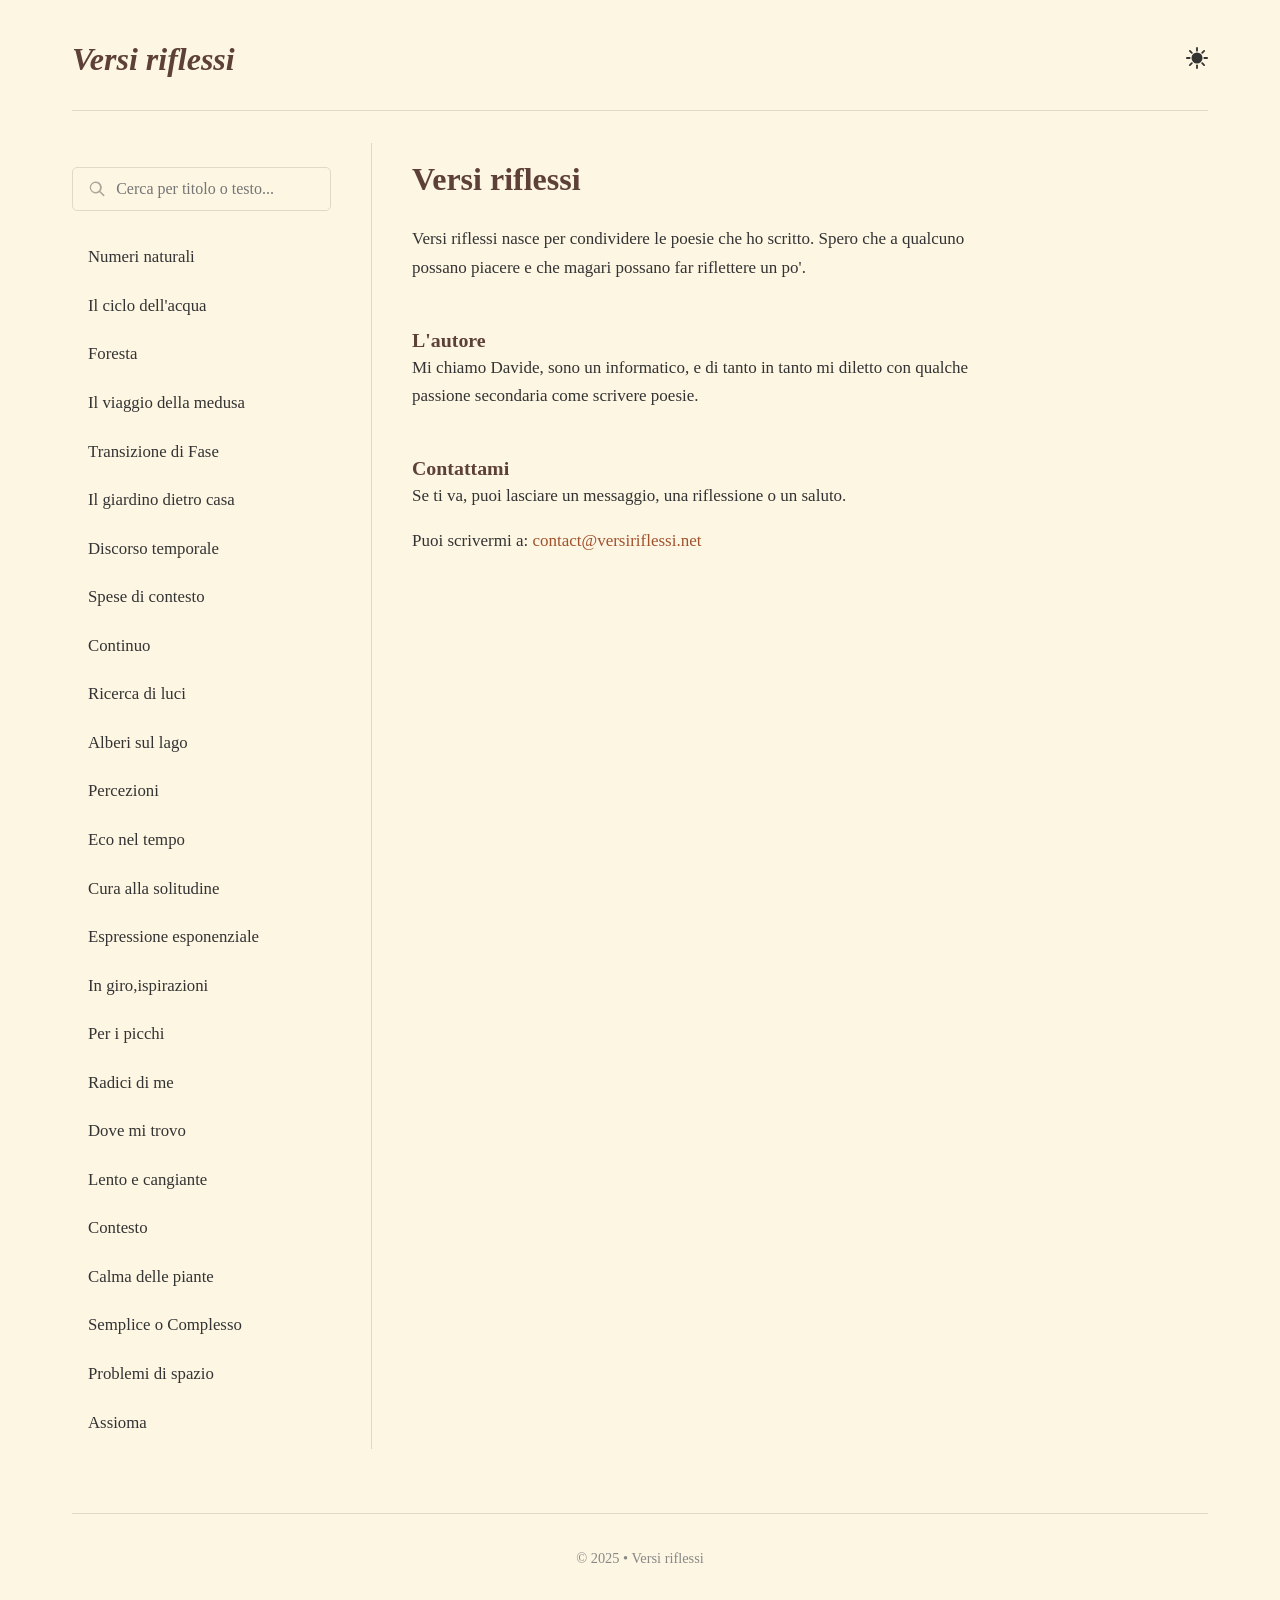
==== index.html @ cc184a05 "add assioma" ====
<!DOCTYPE html><html lang="it"><head><meta charset="UTF-8"><meta name="viewport" content="width=device-width, initial-scale=1.0"><title>Versi riflessi</title><meta name="description" content="poesie scritte per qualcuno in cerca di qualcosa da qualche parte"><link rel="icon" type="image/x-icon" href="[data-uri]"><link rel="manifest" href="manifest.json"><meta name="theme-color" content="#a0522d"><meta name="apple-mobile-web-app-capable" content="yes"><meta name="apple-mobile-web-app-status-bar-style" content="default"><link rel="apple-touch-icon" href="icon-192.png"> <style>:root{--bg-color:#fdf6e3;--text-color:#333333;--heading-color:#5d4037;--accent-color:#a0522d;--border-color:#e0d9c6;--panel-bg:rgba(255,255,255,0.5)}html.dark-mode{--bg-color:#1e1e1e;--text-color:#dcdcdc;--heading-color:#e0e0e0;--accent-color:#d4af37;--border-color:#444444;--panel-bg:rgba(40,40,40,0.5)}*{box-sizing:border-box;margin:0;padding:0}body{font-family:'Charter','Georgia',serif;background-color:var(--bg-color);color:var(--text-color);line-height:1.7;font-size:17px;transition:background-color 0.3s,color 0.3s}.container{max-width:1200px;margin:0 auto;padding:2rem}h1,h2,h3{font-family:'Charter','Times New Roman',serif;color:var(--heading-color);line-height:1.3}a{color:var(--accent-color);text-decoration:none;transition:color 0.2s}a:hover{text-decoration:underline}.site-header{display:flex;justify-content:space-between;align-items:center;padding-bottom:1.5rem;border-bottom:1px solid var(--border-color);margin-bottom:2rem}.logo{font-family:'Charter',serif;font-size:2rem;font-weight:700;font-style:italic;color:var(--heading-color)}.logo:hover{text-decoration:none}.header-right{display:flex;align-items:center;gap:2rem}.theme-switcher{background:none;border:none;cursor:pointer;color:var(--text-color)}.theme-switcher svg{width:22px;height:22px}.theme-switcher .moon-icon{display:none}html.dark-mode .theme-switcher .moon-icon{display:block}html.dark-mode .theme-switcher .sun-icon{display:none}.book-layout{display:grid;grid-template-columns:300px 1fr;gap:2.5rem;align-items:flex-start}.left-panel{position:sticky;top:2rem;border-right:1px solid var(--border-color);padding-right:2.5rem}.mobile-toggle{display:none;width:100%;padding:1rem;background-color:var(--accent-color);color:white;border:none;border-radius:5px;font-size:1.1rem;font-weight:600;margin-bottom:1.5rem;cursor:pointer;transition:background-color 0.3s}.mobile-toggle:hover{background-color:var(--heading-color)}html.dark-mode .mobile-toggle{color:#1e1e1e}.mobile-toggle svg{width:18px;height:18px;margin-left:0.5rem;transition:transform 0.3s}.mobile-toggle.expanded svg{transform:rotate(180deg)}.search-container{position:relative}.search-icon{position:absolute;left:1rem;top:50%;transform:translateY(-50%);width:18px;height:18px;fill:var(--text-color);opacity:0.4}.search-box{width:100%;padding:0.75rem 1rem 0.75rem 2.7rem;font-size:1rem;font-family:'Charter',serif;border:1px solid var(--border-color);border-radius:5px;background-color:var(--bg-color);color:var(--text-color);margin-bottom:1.5rem;margin-top:1.5rem}.search-box:focus{outline:none;border-color:var(--accent-color)}#poems-toc{list-style:none}#poems-toc li a{display:block;padding:0.5rem 1rem;border-radius:5px;margin-bottom:0.25rem;font-size:1.05rem;color:var(--text-color)}#poems-toc li a:hover{background-color:var(--panel-bg);text-decoration:none}#poems-toc li a.active{background-color:var(--accent-color);color:white;font-weight:600}html.dark-mode #poems-toc li a.active{color:#1e1e1e}.content-viewer{padding:1rem 0}.content-viewer>section{display:none}.content-viewer>section.active{display:block}.poem-display h2{font-size:2.5rem;margin-bottom:0.5rem}.poem-meta{font-style:italic;color:#888;margin-bottom:2rem;padding-bottom:1.5rem;border-bottom:1px solid var(--border-color)}.poem-text{font-size:1.2rem;line-height:1.5;max-width:65ch}.poem-commentary{margin-top:3rem;padding-top:2rem;border-top:1px solid var(--border-color);max-width:65ch;font-style:italic;background-color:var(--panel-bg);padding:1.5rem;border-radius:5px}.poem-commentary h3{font-style:normal;margin-bottom:1rem}.poem-notes{display:none;margin-top:3rem;padding:1.5rem;background-color:var(--panel-bg);border-left:4px solid var(--accent-color);border-radius:0 5px 5px 0;font-style:italic;font-size:1rem;color:var(--text-color);animation:revealNote 0.6s cubic-bezier(0.22,1,0.36,1)}.poem-notes.revealed{display:block}@keyframes revealNote{from{opacity:0;transform:translateY(20px)}to{opacity:1;transform:translateY(0)}}.poem-display h2{user-select:none;-webkit-user-select:none;cursor:pointer}.page-content{max-width:70ch}.page-content h2{font-size:2rem;margin-bottom:1.5rem}.page-content p{margin-bottom:1rem}.site-footer{text-align:center;margin-top:4rem;padding-top:2rem;font-size:0.9rem;color:#888;border-top:1px solid var(--border-color)}@media(max-width:900px){.book-layout{grid-template-columns:1fr}.left-panel{position:static;height:auto;border-right:none;border-bottom:1px solid var(--border-color);padding-right:0;margin-bottom:2rem;padding-bottom:2rem}.mobile-toggle{display:flex;align-items:center;justify-content:center}.panel-content{display:none}.panel-content.expanded{display:block}}.falling-element{transition:transform 1s cubic-bezier(0.5,1.6,0.4,0.7);transform:translateY(var(--fall-distance))rotate(var(--fall-rotate));pointer-events:none;position:relative;z-index:10;opacity:1 !important}#secret-poem-overlay{position:fixed;top:0;left:0;width:100%;height:100%;background-color:rgba(0,0,0,0.7);backdrop-filter:blur(2px);display:flex;justify-content:center;align-items:center;opacity:0;visibility:hidden;transition:opacity 1s ease-in;z-index:9999}#secret-poem-overlay.visible{opacity:1;visibility:visible}.secret-content{text-align:center;max-width:600px;padding:3rem;background-color:var(--bg-color);color:var(--text-color);border:2px solid var(--accent-color);border-radius:8px;box-shadow:0 20px 50px rgba(0,0,0,0.5);position:relative}.secret-content h2{margin-bottom:1.5rem;color:var(--accent-color);font-family:'EB Garamond',serif}.secret-content button{margin-top:1.5rem;padding:0.8rem 1.5rem;cursor:pointer;background:var(--accent-color);color:#fff;border:none;border-radius:4px;font-family:'EB Garamond',serif;font-size:1.1rem;transition:background 0.3s}.secret-content button:hover{background-color:var(--heading-color)}</style> </head><body><div class="container"><header class="site-header"><a href="#" class="logo" id="logo-link">Versi riflessi</a><div class="header-right"><button id="theme-toggle" class="theme-switcher" aria-label="Toggle dark mode"><svg class="sun-icon" xmlns="http://www.w3.org/2000/svg" viewBox="0 0 24 24" width="24" height="24" stroke="currentColor" fill="none" stroke-width="2" stroke-linecap="round"><circle cx="12" cy="12" r="5" fill="currentColor"/><line x1="12" y1="1" x2="12" y2="4"/><line x1="12" y1="20" x2="12" y2="23"/><line x1="1" y1="12" x2="4" y2="12"/><line x1="20" y1="12" x2="23" y2="12"/><line x1="4.22" y1="4.22" x2="6.34" y2="6.34"/><line x1="17.66" y1="17.66" x2="19.78" y2="19.78"/><line x1="17.66" y1="6.34" x2="19.78" y2="4.22"/><line x1="4.22" y1="19.78" x2="6.34" y2="17.66"/></svg><svg class="moon-icon" xmlns="http://www.w3.org/2000/svg" width="24" height="24" viewBox="0 0 24 24" fill="none" stroke="currentColor" stroke-width="2" stroke-linecap="round" stroke-linejoin="round"><path d="M12 3a6 6 0 0 0 9 9 9 9 0 1 1-9-9Z"></path></svg></button></div></header><main><div class="book-layout"><aside class="left-panel"><button class="mobile-toggle" id="mobile-toggle" aria-label="Mostra/nascondi elenco poesie"> Elenco poesie <svg xmlns="http://www.w3.org/2000/svg" viewBox="0 0 24 24" fill="currentColor"><path d="M12 16l-6-6h12l-6 6z"/></svg></button><div class="panel-content" id="panel-content"><div class="search-container"><svg class="search-icon" xmlns="http://www.w3.org/2000/svg" viewBox="0 0 24 24" fill="currentColor" aria-hidden="true"><path d="M10 2a8 8 0 105.293 14.293l4.907 4.907a1 1 0 001.414-1.414l-4.907-4.907A8 8 0 0010 2zm0 2a6 6 0 110 12A6 6 0 0110 4z"></path></svg><input type="search" id="search-input" class="search-box" placeholder="Cerca per titolo o testo..."></div><ul id="poems-toc"></ul></div></aside><div class="content-viewer"><section id="poems-view" class="active"><div id="poem-display-area"><div class="page-content"><h2>Versi riflessi</h2><p>Versi riflessi nasce per condividere le poesie che ho scritto. Spero che a qualcuno possano piacere e che magari possano far riflettere un po'.</p><br><h3>L'autore</h3><p>Mi chiamo Davide, sono un informatico, e di tanto in tanto mi diletto con qualche passione secondaria come scrivere poesie.</p><br><h3>Contattami</h3><p>Se ti va, puoi lasciare un messaggio, una riflessione o un saluto.</p><p>Puoi scrivermi a: <a href="mailto:contact@versiriflessi.net">contact@versiriflessi.net</a></p></div></div></section></div></div></main><footer class="site-footer"><p>&copy; 2025 • Versi riflessi</p></footer></div><div id="secret-poem-overlay"><div class="secret-content"><h2>Grazie</h2><div class="poem-text" style="font-style: italic; margin-bottom: 2rem;"><div>Hei tu, lettore</div><div>che leggi versi</div><div>scritti in ore e ore</div><div>il riflesso è rotto</div><div>grazie!</div></div><button id="reset-site-btn">Rifletti ancora</button></div></div><div id="secret-poem-overlay"><div class="secret-content"></div></div> <script>const poems=[{id:'numeri-naturali',title:'Numeri naturali',date:'2024-02-29',lines:['Gli alberi fogliano','gli uccelli cantano','mezza età della terra','adolescenza della natura,','incontenibile dai numeri','che pure la definiscono.'],note:'Scritta il 29 Febbraio,pensando a quanto la matematica è il miglior strumento che abbiamo per descrivere la natura,nonostante la natura non sarà mai imbrigliabile dai numeri. I primi quattro versi si riferiscono proprio alla primavera che stà arrivando,e descrivono come la natura sia complessa,come in un uomo possono esserlo l\'adolescenza e la mezz\'età,entrambi aggettivi che descrivono per bene anche la primavera.'},{id:'ciclo-dell-acqua',title:'Il ciclo dell\'acqua',date:'2025-07-11',lines:['Lenta muta la nube','nell\'ondoso specchio','ciò che sarà oggi è','per se stessa passando','identici raggi di sole.','','E il due uno diventa','separa e unisce','finisce dove non sa','ai suoi simili cantando','una vecchia musica nuova'],note:'Scritta in riva al mare,racconta dell\'acqua e del suo percorso,focalizzandosi su una goccia. La nube,che è acuqa,si riflette nel mare,e pensa che essa è ciò che un domani sarà,chiudendo il ciclo dell\'acqua. Ma nonostante essa continua il suo ciclo,il resto del mondo non cambia,i raggi del sole sono identici,e si separano e uniscono in un arcobaleno,mentre la nuvola precipita come pioggia nel mare,diventando uno. È sempre l\'arcobaleno che finisce dove non sa,e canta la musica,cioè il rumore della pioggià che è vecchia come il mondo,eppure nuova ogni volta.'},{id:'foresta',title:'Foresta',date:'2025-08-26',lines:['La verde mente folta','senza trovare pace','comunicando tace','melodie cantando','','All\'uccellin in cima','fa eco la sua voce','passando per la foce','senza quiete andando','','Giunge al formicaio','la mente si riposa','vedendo la sua casa','tranquillità gustando',],note:'Scritta pensando al paragone tra una foresta e il cervello:gli alberi corrispondono ai neuroni,le connessioni alle foglie e alle radici. Nella prima strofa si introduce il tema della foresta e della comunicazione,cioè delle melodie della foresta,come il vento tra gli alberi,che vengono cantate "senza trovar pace",senza tranquillità. La stessa cosa succede all\'uccellino della seconda strofa,che canta e sente solo la sua voce,evocando quindi un senso di solitudine,mentre dalla cima di un albero,scende verso la foce di un fiume,senza quiete(proprio perché canta). La terza strofa invece ritrova la pace e la tranquillità di una formica che ritorna al suo formicaio e che già pregusta la calma e il riposo che la dentro può trovare. Non a caso la formica,dato che le formiche non emettono suoni,e possono quindi rimanere tranquille.'},{id:'il-viaggio-della-medusa',title:'Il viaggio della medusa',date:'2025-08-28',lines:['Ed ecco la medusa','che domani si sposa','ma la porta è chiusa','e muore la mimosa.','','In cerca di una scusa','in giornata afosa','riparte la medusa','triste e pensierosa.','','Tutto ciò che ha usa','per cercare qualcosa','che gli faccia da musa','nella vita noiosa'],note:'Scritta pensando ad un amore che non è corrisposto. La medusa si vuole sposare un domani,ma trova la porta chiusa,cioè il suo amore non è corrisposto,e muore la mimosa che ha portato dentro grazie alla felicità dell\'amore. Subita la delusione va in giro cercando di capire il perché(una scusa)non sia stata accettata,in una giornata afosa,cioè calda e soffocante. Superato l\'amore,rimane solo un vuoto,che deve essere colmato da qualcosa o qualcuno,e la medusa lo cerca senza sosta usando tutte le proprie risorse.'},{id:'transizione-di-fase',title:'Transizione di Fase',date:'2025-08-31',lines:['"Attenti!Sta crollando"','urla il capitano','la cenere volando','è rotta la verità.','','Caduta è la Torre','in oceano di fiamme.','Ecco prega e corre','disperato si tuffò.','','In cerca di riparo','arriva a nuova riva','ora è tutto chiaro','Ecco l\'acqua sorgiva'],note:'La transizione di fase è quel processo per cui una sostanza passa da uno stato della materia ad un altro. In questo contesto indica il cambio di idee,la rottura delle certezze vecchie per formare verità nuove. La poesia è un continuo parallelismo tra un castello che cade durante una battaglia e un soldato che,perso il castello e trovandosi senza certezze,infine giunge a una nuova idea,ad una nuova tranquillità data da una nuova sorgente.'},{id:'il-giardino-dietro-casa',title:'Il giardino dietro casa',date:'2025-08-31',lines:['In giro per il mondo','tanti piccoli posti','io vado visitando:','calmi luoghi nascosti.','','Sulla strada un segno','di un vicino ignoto','di curiosità lo degno','ecco:scatto una foto.','','E dopo una vita','con chi mi sta intorno','vado per la salita:','vecchi legami formo.'],note:'Scritta ripensando a tutte le cose che ci stanno vicino,ma che non degnamo mai di uno sguardo. Questo finché non decidiamo di farci una passeggiata,e scoprire tante piccole cose che attirano la nostra curiosità,stupendoci molto più di quanto possa fare tutto il resto.'},{id:'discorso-temporale',title:'Discorso temporale',date:'2025-09-07',lines:['Come parla il tempo','nessuno lo comprende','va avanti senza scampo:','eppure lo si vende.','','Neutre notizie porta','il ticchettio lento','che pure ci conforta','come un calmo vento.','','Nostalgia io sento','di lontano ricordo','e sentendo mi pento:','sento dolore sordo.',],note:'Questa poesia ha un significato più esplicito delle altre. Il tema principale è il tempo che passa e tutte le cose che porta(le parole che parla),come noi lo sprechiamo,la nostalgia e i rimpianti del passato.'},{id:'spese-di-contesto',title:'Spese di contesto',date:'2025-09-09',lines:['Chi pagherà il costo','della vita coerente','del mio piccolo posto','trovato finalmente.','','Oscuro è il motivo','strana è la ragione','fa principio attivo','il contesto d\'azione.','','Il perché io agisco','sento nel fragore','del girevole disco','sul perpetuo rotore',],note:'A volte vogliamo aderire a determinati principi,diciamo di voler e voler fare cose per aderire a quei principi,ma ci pesa,all\'atto pratico,fare quelle cose:è questo il costo della coerenza. Allo stesso modo,il contesto ci influenza a credere e fare molte cose,ed anche questo è un costo che passiamo. I motivi però si trovano solo dentro di noi,scritti su quel disco,che è il cervello,che non si ferma mai.'},{id:'continuo',title:'Continuo',date:'2025-09-09',lines:['In superficie arriva','un pensiero profondo','e vede sulla riva','uno strano nuovo mondo.','','Quanti pari mai visti','incontra sul cammino','vecchi,giovani,misti','ed esterni perfino.','','Ma come lui nessuno','che possa fare da re','si chinano uno ad uno','finché pace non c\'è.','','Un\'inaspettata voce','alzandosi veloce','il nuovo re uccide','tutti quanti deride.','','Finché piccolo nasce','un pensiero in fasce','dal mezzo egli proviene','un\'idea nuova sostiene.','','La pace egli riporta','lottando con ardore','il popolo conforta','che segue con furore.','','Un ultimo sguardo lancia','all\'ordine che ha posto','saziando la sua pancia','e pagando ogni costo.','','"Addio" infine dice','e torna al profondo','dove guarda felice','il continuo del mondo.'],note:'Lo scontro tra idee diverse è un processo grandioso e terribile,sopratutto quando riguarda quei principi profondi,radicati in noi,sui quali basiamo buona parte della conoscenza. Questo processo può attraversare varie fasi,da quella distruttiva dello scontro a quelle costruttive di messa in ordine e lotta per nuove idee. Infine il processo si conclude con nuovi pensieri che divengono la base della conoscenza,in attesa anche questi di subire lo stesso processo dei loro predecessori.'},{id:'ricerca-di-luci',title:'Ricerca di luci',date:'2025-09-16',lines:['Brama,ma non vuole','cerca,ma non trova','la fonte d\'ogni sole','dove nube non cova.','','Nella vita più volte','si cade in una fossa','a causa delle molte','idee in carne ed ossa.','','Molte luci io vedo','e vado in confusione','per l\'esponente io cedo','che supera il milione.'],note:'Quante volte ci sentiamo sopraffatti dalle idee? Ecco di cosa parla questa poesia.'},{id:'alberi-sul-lago',title:'Alberi sul lago',date:'2025-09-17',lines:['Ecco un Lago montano','innumerevoli alberi lo coprono','con ombrosa luce di pace.','Volano sull\'acqua sostenuti','da se stessi solo dipendono','per avere nutrimento di vita','e dare al mondo se stessi.'],note:'Suggestioni di un paesaggio onirico.'},{id:'percezioni',title:'Percezioni',date:'2025-09-20',lines:['Piccolo vecchie percezioni','per lungo tempo dimenticate','io nuovamente sento','camminando per la vita.','','E da queste vecchie cose','sempre nuove ne nascono','in inaspettati strani modi','che per un piccolo istante','mi conquistano.','','E dall\'unione nasco io','un pezzo per volta:','uno nel passato inconscio,','uno nel presente scivoloso,','uno nel futuro inafferrabile.'],note:'Spesso sento delle sensazioni che fanno parte del mio passato. E con il passare del tempo queste si modificano,cambiano faccia e diventano qualcosa che non avrei mai pensato potessero essere.'},{id:'eco-nel-tempo',title:'Eco nel tempo',date:'2025-09-20',lines:['La stasi temporale è quel momento','in cui un qualcosa io sento.','La stasi...','Io sento...','','Un cristallo temporale è qualcosa','in cui pace io cerco.','Un cristallo...','Io cerco...','','La pace temporale è quel processo','in cui sensazioni io provo.','La pace...','Io provo...','','La sensazione temporale è qualcosa','che con tutto me stesso io voglio.','La sensazione...','Io voglio...','','Il me stesso temporale io sono.','Me stesso...','Io sono.'],note:'Ci sentiamo spesso intrappolati in un ciclo che non ha fine. Ma ci sono dei momenti che non vorremmo che passino mai.'},{id:'cura-alla-solitudine',title:'Cura alla solitudine',date:'2025-09-23',lines:['Quando sei solo nella stanza','esci fuori e vai a guardare','lo specchio vivente che danza','che per le vie del mondo appare.','','Eppure per noi è molto difficile','parlare con il riflesso esterno','poiché diverso è quanto è simile:','egli è unico rifugio nell\'inverno.','','Solo negandoci troviamo il tesoro','che nel mondo ha più valore','eppure lo scambiamo per arido oro','e poi ci lamentiamo per lunghe ore.'],note:'Quanto è difficile confrontarsi con la realtà delle altre persone,con i loro sentimenti,con l\'amore,con l\'amicizia.'},{id:'espressione-esponenziale',title:'Espressione esponenziale',date:'2025-10-01',lines:['Quello che un verso può diventare','l\'occhio attento ce lo deve dire','facendo così l\'euristica dominare.','','Combinazioni infinite ci sono','che contarle ti fa invecchiare','come musica con più di un tono','','In questo quello che facciamo è vita','che a tentoni cerca di migliorare','per cupe valli facendo una gita.'],note:'La realtà che vediamo è un\'esplosione esponenziale di molte variabili,che solo l\'occhio umano,come la selezione naturale,possono cercare di dominare tramite l\'euristica. è da qui che nasce l\'arte.'},{id:'in-giro-ispirazioni',title:'In giro,ispirazioni',date:'2025-10-01',lines:['Come il suono ci ispira','vita ed esperienze possiamo fare','tutte le volte a riprovare','come a se il tempo ci tira.','','Colori liberi alla confusione vanno','tanto che molti vogliono cancellare','perché non vedono ciò che appare','e la libertà della vita non sanno.','','Colori e suoni insieme stanno','per il nostro diletto lavorare','che ci porta sempre a pensare:','tante nuove esperienze diverranno.'],note:'Quando siamo in giro,come quando siamo soli,alcuni suoni ed alcuni colori ci ispirano grandi emozioni. I colori possono sembrare anche confusi,ma non per alcuni a cui questi colori donano vita e,insieme ai suoni,generano nuove esperienze.'},{id:'per-i-picchi',title:'Per i picchi',date:'2025-10-01',lines:['Ciò che ci fa stare bene','è l\'idea di qualcosa di banale','che ci faccia spostare di un canale','la ricerca della nostra vita.','','Mi giro,mi volto','di nuovo all\'inizio mi trovo','proprio all\'uscita del mio covo','che per molto vicino mi stà.','','Mi sposto,scappo un po\'','ma dalle ombre fuga non c\'è','tanto che la testa mi gira come te','insieme scalando questa via.','','Picchi improvvisi io vedo:','gioia al pensiero di salire','ma si abbassa prima di partire','e di nuovo sono in questo piatto mar.'],note:'Una nuova idea ci spesso ci conquista,fino a quando non ci rendiamo conto che di fatto è una cosa normalissima,ci passa l\'entusiasmo e torniamo come prima.'},{id:'radici-di-me',title:'Radici di me',date:'2025-10-04',lines:['Dentro di me radici profonde','l\'originario albero ha messo','tanto che anche adesso','il ferro non rompe le onde','della vita piantata a terra.','','E mentre sempre più','da essa lontano vado','triste sono non di rado','per il verde che non vè più:','solo esso vita può dare.'],note:'Sempre più stiamo andando verso un mondo fatto di metallo e silicio. Ogni tanto è bene tornare alla natura,alle foglie,alle radici.'},{id:'dove-mi-trovo',title:'Dove mi trovo',date:'2025-10-06',lines:['Scherzare piace al passaggio','delle comete,e del saggio,','del niente,del poco,del tutto','pieno di nascita e di lutto.','','A volte,corto','finché non morto','è il gaio sentire','del gioco a non finire.','','A quel punto decisamente lungo diventa','e più va avanti e più la noia ritenta:','il controllo vuole e mai se ne vuole andare','a casa della pace non mi vuole portare.','','Infine sveglio mi ritrovo','senza buco nero,senza vuoto covo','e nulla mi rimane da fare','se non il tempo imparare ad apprezzare.'],note:'A volte il tempo ci sembra lungo,a volte ci sembra corto. Tutto dipende da noi,da come lo trascorriamo. A volte siamo nel vuoto,a volte vicino ad un buco nero,ma poi quello che conta è imparare ad apprezzarlo.'},{id:'lento-e-cangiante',title:'Lento e cangiante',date:'2025-10-20',lines:['Lento e cangiante','ma noi nessun pixel','vediamo mutante.','','Di volta in volta','traslato è stato','distanza non molta.','','Ma la somma','grande diventa','tanto che in overflow','manda la gomma.'],note:'I cambiamenti sono lenti e continui. Noi spesso non ce ne rendiamo conto. Ma ad un certo punto,vengono accumulati così tanti cambiamenti che è impossibile tornare indietro. Questa è anche una delle teorie più accreditate per quanto riguarda l\'invecchiamento:si accumulano progressivamente tanti errori nel DNA.'},{id:'contesto',title:'Contesto',date:'2025-10-21',lines:['La macchia si sposta','si muove,si scosta','preparo nel prato','un bello stufato','di carne squisita','profuma di vita','decide le cose','diventan famose','per buona ricetta','mi taglio una fetta','pensando le frasi','a lungo rimasi','la macchia guardando','grande diventando','rimasi me stesso','trovando un nesso','mangiando la carne','sapendo che farne','mi alzo,inseguo','la vita proseguo','nel mondo io dormo','che sogni che formo','onirico regno','che fatto di legno','increspa le onde','le rompe,le fonde','mi sveglio cresciuto','l\'ho sempre saputo','chiara è quest\'ora','che mondo ristora','indicazione dando','lo guardo studiando.'],note:'Per capire a fondo qualcosa,è importante analizzarne il contesto. Ciò che a prima impressione sembra qualcosa,riguardandola ci sembra altro. Il contesto è l\'informazione stessa,o buona parte di essa,che come una macchia la segue.'},{id:'calma-delle-piante',title:'Calma delle piante',date:'2025-10-25',lines:['La danza di lance','delizia le pance','dell\'occhio e del cuore.','','Da solo per ore','sto col mio avo','una buca io scavo.','','Pianto un virgulto','che ricorda un sussulto','che insegna chi sono.','','Rosso è il dono','della lunga vita','in moto,infinita.'],note:'Le piante,come i nostri avi,ci possono insegnare tantissimo,se solo vorremmo ascoltarli.'},{id:'semplice-o-complesso',title:'Semplice o Complesso',date:'2025-11-11',lines:['In questa realtà','mi sento schiacciato','dalla complessità','dell\'universo infinito.','Conoscendo l\'errore:','converge il semplice','in realtà indeterminate'],note:'Ci sono due realtà infinitamente semplici,che sono la realtà fisica vera e propria,dove non esiste astrazione e tutto e uguale solo a se stesso,e la realtà di Dio,che è infinitamente semplice perché racchiude tutto in se stesso:Amore. Ma noi viviamo nella terra di mezzo,in questa infinita complessità.'},{id:'problemi-di-spazio',title:'Problemi di spazio',date:'2025-11-20',lines:['Col tempo la memoria','io devo deallocare','per fare un po\' baldoria.','','Non voglio dimenticare','i bei momenti di vita','ma spazio io Devo fare.','','Nell\'overflow partita','ci perde ogni persona','fin quando tutta è finita.'],note:'Ogni tanto abbiamo bisogno di nuovo spazio nella nostra vita,per poter iniziare nuove cose,nuovi percorsi. Non possiamo semplicemente continuare ad accumulare,per il semplice fatto che noi siamo in grado di gestire solo un numero costante di cose contemporaneamente'},{id:'assioma',title:'Assioma',date:'2025-11-21',lines:['Ho trovato un assioma','in un angolo era posto','a guardia di una persona.','','Egli è principio di ogni','buona cosa che avviene','all\'inizio dei miei sogni.','','Ma svegliandomi io penso','a che serve un assioma?','Questo non ha senso.','','Camminando per la via','di nuovo l\'assioma vedo','ma lo caccio via via.','','Un nuovo assioma ho trovato','che più di tutto mi attrae','ora ho notato il vecchio stonato.'],note:'Tutti noi in fondo ci basiamo su qualche regola morale interiore che è alla base delle decisioni che prendiamo. In questo,le regole prese in esame in questa poesia sono due:dare per scontato che gli altri siano buoni ed amare gli altri a prescindere da ciò. Se la prima,ad un primo esame,può sembrare quella corretta,nella poesia mi rendo conto che in realtà la seconda è superiore.'}];document.addEventListener('DOMContentLoaded',()=>{const themeToggle=document.getElementById('theme-toggle');const htmlEl=document.documentElement;const applyTheme=(theme)=>{htmlEl.classList.toggle('dark-mode',theme==='dark');};const savedTheme=localStorage.getItem('theme')||(window.matchMedia('(prefers-color-scheme:dark)').matches ? 'dark':'light');applyTheme(savedTheme);themeToggle.addEventListener('click',()=>{const isDarkMode=htmlEl.classList.contains('dark-mode');const newTheme=isDarkMode ? 'light':'dark';applyTheme(newTheme);localStorage.setItem('theme',newTheme);});const contentSections=document.querySelectorAll('.content-viewer>section');const poemsToc=document.getElementById('poems-toc');const poemDisplayArea=document.getElementById('poem-display-area');const searchInput=document.getElementById('search-input');const logoLink=document.getElementById('logo-link');const mobileToggle=document.getElementById('mobile-toggle');const panelContent=document.getElementById('panel-content');const welcomeMessageHTML=poemDisplayArea.innerHTML;poems.sort((a,b)=>new Date(a.date)-new Date(b.date));poemsToc.innerHTML=poems.map(poem=>`<li><a href="#${poem.id}" data-poem-id="${poem.id}">${poem.title}</a></li>`).join('');const tocLinks=poemsToc.querySelectorAll('a');const displayPoem=(poemId)=>{const poem=poems.find(p=>p.id===poemId);if(!poem)return;const noteHTML=poem.note ? `<div class="poem-notes"><strong>Nota dell'autore:</strong><br>${poem.note}</div>`:'';const poemHTML=`<article class="poem-display"><h2 id="active-poem-title">${poem.title}</h2><p class="poem-meta">${new Date(poem.date).toLocaleDateString('it-IT',{year:'numeric',month:'long',day:'numeric'})}</p><div class="poem-text">${poem.lines.map(line=>`<div>${line||'&nbsp;'}</div>`).join('')}</div>${noteHTML}</article>`;poemDisplayArea.innerHTML=poemHTML;const titleElement=document.getElementById('active-poem-title');const notesElement=poemDisplayArea.querySelector('.poem-notes');let clickCount=0;if(titleElement&&notesElement){titleElement.addEventListener('click',()=>{clickCount++;if(clickCount===5){notesElement.classList.add('revealed');notesElement.scrollIntoView({behavior:'smooth',block:'nearest'});clickCount=0;}});}tocLinks.forEach(link=>link.classList.toggle('active',link.dataset.poemId===poemId));};const switchView=(viewId)=>{contentSections.forEach(section=>section.classList.toggle('active',section.id===viewId));};const resetToHomeView=()=>{switchView('poems-view');poemDisplayArea.innerHTML=welcomeMessageHTML;tocLinks.forEach(link=>{link.classList.remove('active');link.parentElement.style.display='';});searchInput.value='';history.pushState("",document.title,window.location.pathname+window.location.search);};const toggleMobilePanel=()=>{const isExpanded=panelContent.classList.contains('expanded');panelContent.classList.toggle('expanded');mobileToggle.classList.toggle('expanded');mobileToggle.setAttribute('aria-expanded',!isExpanded);};const closeMobilePanelIfOpen=()=>{if(window.innerWidth<=900&&panelContent.classList.contains('expanded')){panelContent.classList.remove('expanded');mobileToggle.classList.remove('expanded');mobileToggle.setAttribute('aria-expanded','false');}};logoLink.addEventListener('click',(e)=>{e.preventDefault();resetToHomeView();closeMobilePanelIfOpen();});mobileToggle.addEventListener('click',toggleMobilePanel);poemsToc.addEventListener('click',(e)=>{if(e.target.tagName==='A'&&e.target.dataset.poemId){e.preventDefault();switchView('poems-view');displayPoem(e.target.dataset.poemId);window.location.hash=e.target.hash;closeMobilePanelIfOpen();}});window.addEventListener('resize',()=>{if(window.innerWidth>900){panelContent.classList.remove('expanded');mobileToggle.classList.remove('expanded');mobileToggle.setAttribute('aria-expanded','false');}});searchInput.addEventListener('input',(e)=>{const searchTerm=e.target.value.toLowerCase();if(searchTerm.trim()==='lettere'){triggerEasterEgg();return;}poems.forEach(poem=>{const title=poem.title.toLowerCase();const content=poem.lines.join(' ').toLowerCase();const isMatch=title.includes(searchTerm)||content.includes(searchTerm);const linkElement=poemsToc.querySelector(`[data-poem-id="${poem.id}"]`);if(linkElement){linkElement.parentElement.style.display=isMatch ? '':'none';}});});const triggerEasterEgg=()=>{const targets=[document.querySelector('.site-header'),document.querySelector('.left-panel'),...document.querySelectorAll('.content-viewer>section'),document.querySelector('.site-footer')];const windowHeight=window.innerHeight;targets.forEach(el=>{if(el&&getComputedStyle(el).display!=='none'){const rect=el.getBoundingClientRect();let distanceToBottom=windowHeight-rect.bottom;const pileRandomness=Math.random()*80;const finalDrop=Math.max(0,distanceToBottom-pileRandomness);const randomDeg=(Math.random()*20)-10;el.style.setProperty('--fall-distance',`${finalDrop}px`);el.style.setProperty('--fall-rotate',`${randomDeg}deg`);el.classList.add('falling-element');}});setTimeout(()=>{document.getElementById('secret-poem-overlay').classList.add('visible');},1500);};const resetBtn=document.getElementById('reset-site-btn');if(resetBtn){resetBtn.addEventListener('click',()=>{document.getElementById('secret-poem-overlay').classList.remove('visible');const targets=document.querySelectorAll('.falling-element');targets.forEach(el=>{el.classList.remove('falling-element');el.style.removeProperty('--fall-distance');el.style.removeProperty('--fall-rotate');el.style.transform='';});searchInput.value='';searchInput.focus();const allLinks=poemsToc.querySelectorAll('li');allLinks.forEach(li=>li.style.display='');});}const currentHash=window.location.hash.substring(1);const poemLink=Array.from(tocLinks).find(link=>link.hash===`#${currentHash}`);if(poemLink){switchView('poems-view');displayPoem(poemLink.dataset.poemId);}else{switchView('poems-view');}});</script> <script>if("serviceWorker" in navigator){navigator.serviceWorker.register("service-worker.js").then(()=>console.log("Service Worker registered")).catch(err=>console.error("SW registration failed:",err));}</script> </body></html>
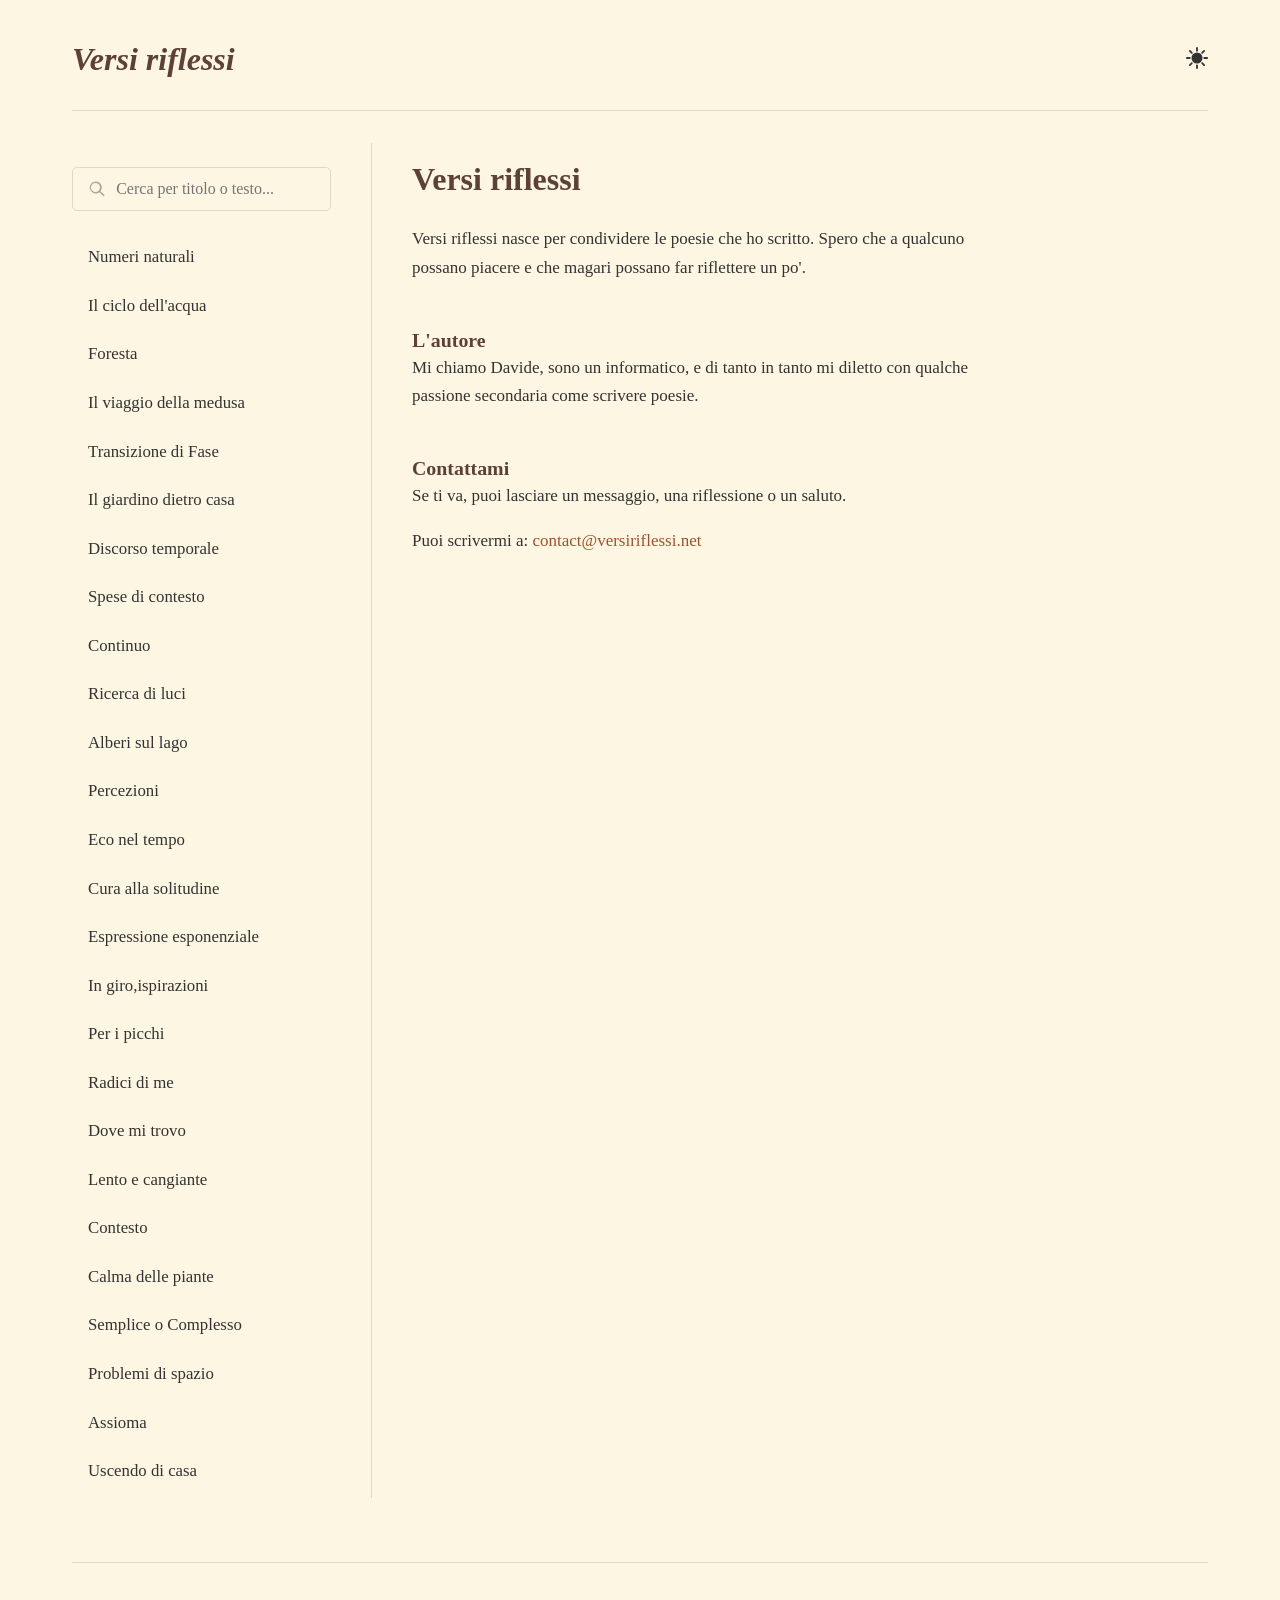
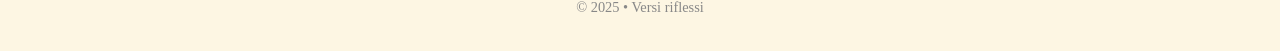
==== commit cba1d842: "add Uscendo di casa" ====
--- a/index.html
+++ b/index.html
@@ -1 +1 @@
-<!DOCTYPE html><html lang="it"><head><meta charset="UTF-8"><meta name="viewport" content="width=device-width, initial-scale=1.0"><title>Versi riflessi</title><meta name="description" content="poesie scritte per qualcuno in cerca di qualcosa da qualche parte"><link rel="icon" type="image/x-icon" href="[data-uri]"><link rel="manifest" href="manifest.json"><meta name="theme-color" content="#a0522d"><meta name="apple-mobile-web-app-capable" content="yes"><meta name="apple-mobile-web-app-status-bar-style" content="default"><link rel="apple-touch-icon" href="icon-192.png"> <style>:root{--bg-color:#fdf6e3;--text-color:#333333;--heading-color:#5d4037;--accent-color:#a0522d;--border-color:#e0d9c6;--panel-bg:rgba(255,255,255,0.5)}html.dark-mode{--bg-color:#1e1e1e;--text-color:#dcdcdc;--heading-color:#e0e0e0;--accent-color:#d4af37;--border-color:#444444;--panel-bg:rgba(40,40,40,0.5)}*{box-sizing:border-box;margin:0;padding:0}body{font-family:'Charter','Georgia',serif;background-color:var(--bg-color);color:var(--text-color);line-height:1.7;font-size:17px;transition:background-color 0.3s,color 0.3s}.container{max-width:1200px;margin:0 auto;padding:2rem}h1,h2,h3{font-family:'Charter','Times New Roman',serif;color:var(--heading-color);line-height:1.3}a{color:var(--accent-color);text-decoration:none;transition:color 0.2s}a:hover{text-decoration:underline}.site-header{display:flex;justify-content:space-between;align-items:center;padding-bottom:1.5rem;border-bottom:1px solid var(--border-color);margin-bottom:2rem}.logo{font-family:'Charter',serif;font-size:2rem;font-weight:700;font-style:italic;color:var(--heading-color)}.logo:hover{text-decoration:none}.header-right{display:flex;align-items:center;gap:2rem}.theme-switcher{background:none;border:none;cursor:pointer;color:var(--text-color)}.theme-switcher svg{width:22px;height:22px}.theme-switcher .moon-icon{display:none}html.dark-mode .theme-switcher .moon-icon{display:block}html.dark-mode .theme-switcher .sun-icon{display:none}.book-layout{display:grid;grid-template-columns:300px 1fr;gap:2.5rem;align-items:flex-start}.left-panel{position:sticky;top:2rem;border-right:1px solid var(--border-color);padding-right:2.5rem}.mobile-toggle{display:none;width:100%;padding:1rem;background-color:var(--accent-color);color:white;border:none;border-radius:5px;font-size:1.1rem;font-weight:600;margin-bottom:1.5rem;cursor:pointer;transition:background-color 0.3s}.mobile-toggle:hover{background-color:var(--heading-color)}html.dark-mode .mobile-toggle{color:#1e1e1e}.mobile-toggle svg{width:18px;height:18px;margin-left:0.5rem;transition:transform 0.3s}.mobile-toggle.expanded svg{transform:rotate(180deg)}.search-container{position:relative}.search-icon{position:absolute;left:1rem;top:50%;transform:translateY(-50%);width:18px;height:18px;fill:var(--text-color);opacity:0.4}.search-box{width:100%;padding:0.75rem 1rem 0.75rem 2.7rem;font-size:1rem;font-family:'Charter',serif;border:1px solid var(--border-color);border-radius:5px;background-color:var(--bg-color);color:var(--text-color);margin-bottom:1.5rem;margin-top:1.5rem}.search-box:focus{outline:none;border-color:var(--accent-color)}#poems-toc{list-style:none}#poems-toc li a{display:block;padding:0.5rem 1rem;border-radius:5px;margin-bottom:0.25rem;font-size:1.05rem;color:var(--text-color)}#poems-toc li a:hover{background-color:var(--panel-bg);text-decoration:none}#poems-toc li a.active{background-color:var(--accent-color);color:white;font-weight:600}html.dark-mode #poems-toc li a.active{color:#1e1e1e}.content-viewer{padding:1rem 0}.content-viewer>section{display:none}.content-viewer>section.active{display:block}.poem-display h2{font-size:2.5rem;margin-bottom:0.5rem}.poem-meta{font-style:italic;color:#888;margin-bottom:2rem;padding-bottom:1.5rem;border-bottom:1px solid var(--border-color)}.poem-text{font-size:1.2rem;line-height:1.5;max-width:65ch}.poem-commentary{margin-top:3rem;padding-top:2rem;border-top:1px solid var(--border-color);max-width:65ch;font-style:italic;background-color:var(--panel-bg);padding:1.5rem;border-radius:5px}.poem-commentary h3{font-style:normal;margin-bottom:1rem}.poem-notes{display:none;margin-top:3rem;padding:1.5rem;background-color:var(--panel-bg);border-left:4px solid var(--accent-color);border-radius:0 5px 5px 0;font-style:italic;font-size:1rem;color:var(--text-color);animation:revealNote 0.6s cubic-bezier(0.22,1,0.36,1)}.poem-notes.revealed{display:block}@keyframes revealNote{from{opacity:0;transform:translateY(20px)}to{opacity:1;transform:translateY(0)}}.poem-display h2{user-select:none;-webkit-user-select:none;cursor:pointer}.page-content{max-width:70ch}.page-content h2{font-size:2rem;margin-bottom:1.5rem}.page-content p{margin-bottom:1rem}.site-footer{text-align:center;margin-top:4rem;padding-top:2rem;font-size:0.9rem;color:#888;border-top:1px solid var(--border-color)}@media(max-width:900px){.book-layout{grid-template-columns:1fr}.left-panel{position:static;height:auto;border-right:none;border-bottom:1px solid var(--border-color);padding-right:0;margin-bottom:2rem;padding-bottom:2rem}.mobile-toggle{display:flex;align-items:center;justify-content:center}.panel-content{display:none}.panel-content.expanded{display:block}}.falling-element{transition:transform 1s cubic-bezier(0.5,1.6,0.4,0.7);transform:translateY(var(--fall-distance))rotate(var(--fall-rotate));pointer-events:none;position:relative;z-index:10;opacity:1 !important}#secret-poem-overlay{position:fixed;top:0;left:0;width:100%;height:100%;background-color:rgba(0,0,0,0.7);backdrop-filter:blur(2px);display:flex;justify-content:center;align-items:center;opacity:0;visibility:hidden;transition:opacity 1s ease-in;z-index:9999}#secret-poem-overlay.visible{opacity:1;visibility:visible}.secret-content{text-align:center;max-width:600px;padding:3rem;background-color:var(--bg-color);color:var(--text-color);border:2px solid var(--accent-color);border-radius:8px;box-shadow:0 20px 50px rgba(0,0,0,0.5);position:relative}.secret-content h2{margin-bottom:1.5rem;color:var(--accent-color);font-family:'EB Garamond',serif}.secret-content button{margin-top:1.5rem;padding:0.8rem 1.5rem;cursor:pointer;background:var(--accent-color);color:#fff;border:none;border-radius:4px;font-family:'EB Garamond',serif;font-size:1.1rem;transition:background 0.3s}.secret-content button:hover{background-color:var(--heading-color)}</style> </head><body><div class="container"><header class="site-header"><a href="#" class="logo" id="logo-link">Versi riflessi</a><div class="header-right"><button id="theme-toggle" class="theme-switcher" aria-label="Toggle dark mode"><svg class="sun-icon" xmlns="http://www.w3.org/2000/svg" viewBox="0 0 24 24" width="24" height="24" stroke="currentColor" fill="none" stroke-width="2" stroke-linecap="round"><circle cx="12" cy="12" r="5" fill="currentColor"/><line x1="12" y1="1" x2="12" y2="4"/><line x1="12" y1="20" x2="12" y2="23"/><line x1="1" y1="12" x2="4" y2="12"/><line x1="20" y1="12" x2="23" y2="12"/><line x1="4.22" y1="4.22" x2="6.34" y2="6.34"/><line x1="17.66" y1="17.66" x2="19.78" y2="19.78"/><line x1="17.66" y1="6.34" x2="19.78" y2="4.22"/><line x1="4.22" y1="19.78" x2="6.34" y2="17.66"/></svg><svg class="moon-icon" xmlns="http://www.w3.org/2000/svg" width="24" height="24" viewBox="0 0 24 24" fill="none" stroke="currentColor" stroke-width="2" stroke-linecap="round" stroke-linejoin="round"><path d="M12 3a6 6 0 0 0 9 9 9 9 0 1 1-9-9Z"></path></svg></button></div></header><main><div class="book-layout"><aside class="left-panel"><button class="mobile-toggle" id="mobile-toggle" aria-label="Mostra/nascondi elenco poesie"> Elenco poesie <svg xmlns="http://www.w3.org/2000/svg" viewBox="0 0 24 24" fill="currentColor"><path d="M12 16l-6-6h12l-6 6z"/></svg></button><div class="panel-content" id="panel-content"><div class="search-container"><svg class="search-icon" xmlns="http://www.w3.org/2000/svg" viewBox="0 0 24 24" fill="currentColor" aria-hidden="true"><path d="M10 2a8 8 0 105.293 14.293l4.907 4.907a1 1 0 001.414-1.414l-4.907-4.907A8 8 0 0010 2zm0 2a6 6 0 110 12A6 6 0 0110 4z"></path></svg><input type="search" id="search-input" class="search-box" placeholder="Cerca per titolo o testo..."></div><ul id="poems-toc"></ul></div></aside><div class="content-viewer"><section id="poems-view" class="active"><div id="poem-display-area"><div class="page-content"><h2>Versi riflessi</h2><p>Versi riflessi nasce per condividere le poesie che ho scritto. Spero che a qualcuno possano piacere e che magari possano far riflettere un po'.</p><br><h3>L'autore</h3><p>Mi chiamo Davide, sono un informatico, e di tanto in tanto mi diletto con qualche passione secondaria come scrivere poesie.</p><br><h3>Contattami</h3><p>Se ti va, puoi lasciare un messaggio, una riflessione o un saluto.</p><p>Puoi scrivermi a: <a href="mailto:contact@versiriflessi.net">contact@versiriflessi.net</a></p></div></div></section></div></div></main><footer class="site-footer"><p>&copy; 2025 • Versi riflessi</p></footer></div><div id="secret-poem-overlay"><div class="secret-content"><h2>Grazie</h2><div class="poem-text" style="font-style: italic; margin-bottom: 2rem;"><div>Hei tu, lettore</div><div>che leggi versi</div><div>scritti in ore e ore</div><div>il riflesso è rotto</div><div>grazie!</div></div><button id="reset-site-btn">Rifletti ancora</button></div></div><div id="secret-poem-overlay"><div class="secret-content"></div></div> <script>const poems=[{id:'numeri-naturali',title:'Numeri naturali',date:'2024-02-29',lines:['Gli alberi fogliano','gli uccelli cantano','mezza età della terra','adolescenza della natura,','incontenibile dai numeri','che pure la definiscono.'],note:'Scritta il 29 Febbraio,pensando a quanto la matematica è il miglior strumento che abbiamo per descrivere la natura,nonostante la natura non sarà mai imbrigliabile dai numeri. I primi quattro versi si riferiscono proprio alla primavera che stà arrivando,e descrivono come la natura sia complessa,come in un uomo possono esserlo l\'adolescenza e la mezz\'età,entrambi aggettivi che descrivono per bene anche la primavera.'},{id:'ciclo-dell-acqua',title:'Il ciclo dell\'acqua',date:'2025-07-11',lines:['Lenta muta la nube','nell\'ondoso specchio','ciò che sarà oggi è','per se stessa passando','identici raggi di sole.','','E il due uno diventa','separa e unisce','finisce dove non sa','ai suoi simili cantando','una vecchia musica nuova'],note:'Scritta in riva al mare,racconta dell\'acqua e del suo percorso,focalizzandosi su una goccia. La nube,che è acuqa,si riflette nel mare,e pensa che essa è ciò che un domani sarà,chiudendo il ciclo dell\'acqua. Ma nonostante essa continua il suo ciclo,il resto del mondo non cambia,i raggi del sole sono identici,e si separano e uniscono in un arcobaleno,mentre la nuvola precipita come pioggia nel mare,diventando uno. È sempre l\'arcobaleno che finisce dove non sa,e canta la musica,cioè il rumore della pioggià che è vecchia come il mondo,eppure nuova ogni volta.'},{id:'foresta',title:'Foresta',date:'2025-08-26',lines:['La verde mente folta','senza trovare pace','comunicando tace','melodie cantando','','All\'uccellin in cima','fa eco la sua voce','passando per la foce','senza quiete andando','','Giunge al formicaio','la mente si riposa','vedendo la sua casa','tranquillità gustando',],note:'Scritta pensando al paragone tra una foresta e il cervello:gli alberi corrispondono ai neuroni,le connessioni alle foglie e alle radici. Nella prima strofa si introduce il tema della foresta e della comunicazione,cioè delle melodie della foresta,come il vento tra gli alberi,che vengono cantate "senza trovar pace",senza tranquillità. La stessa cosa succede all\'uccellino della seconda strofa,che canta e sente solo la sua voce,evocando quindi un senso di solitudine,mentre dalla cima di un albero,scende verso la foce di un fiume,senza quiete(proprio perché canta). La terza strofa invece ritrova la pace e la tranquillità di una formica che ritorna al suo formicaio e che già pregusta la calma e il riposo che la dentro può trovare. Non a caso la formica,dato che le formiche non emettono suoni,e possono quindi rimanere tranquille.'},{id:'il-viaggio-della-medusa',title:'Il viaggio della medusa',date:'2025-08-28',lines:['Ed ecco la medusa','che domani si sposa','ma la porta è chiusa','e muore la mimosa.','','In cerca di una scusa','in giornata afosa','riparte la medusa','triste e pensierosa.','','Tutto ciò che ha usa','per cercare qualcosa','che gli faccia da musa','nella vita noiosa'],note:'Scritta pensando ad un amore che non è corrisposto. La medusa si vuole sposare un domani,ma trova la porta chiusa,cioè il suo amore non è corrisposto,e muore la mimosa che ha portato dentro grazie alla felicità dell\'amore. Subita la delusione va in giro cercando di capire il perché(una scusa)non sia stata accettata,in una giornata afosa,cioè calda e soffocante. Superato l\'amore,rimane solo un vuoto,che deve essere colmato da qualcosa o qualcuno,e la medusa lo cerca senza sosta usando tutte le proprie risorse.'},{id:'transizione-di-fase',title:'Transizione di Fase',date:'2025-08-31',lines:['"Attenti!Sta crollando"','urla il capitano','la cenere volando','è rotta la verità.','','Caduta è la Torre','in oceano di fiamme.','Ecco prega e corre','disperato si tuffò.','','In cerca di riparo','arriva a nuova riva','ora è tutto chiaro','Ecco l\'acqua sorgiva'],note:'La transizione di fase è quel processo per cui una sostanza passa da uno stato della materia ad un altro. In questo contesto indica il cambio di idee,la rottura delle certezze vecchie per formare verità nuove. La poesia è un continuo parallelismo tra un castello che cade durante una battaglia e un soldato che,perso il castello e trovandosi senza certezze,infine giunge a una nuova idea,ad una nuova tranquillità data da una nuova sorgente.'},{id:'il-giardino-dietro-casa',title:'Il giardino dietro casa',date:'2025-08-31',lines:['In giro per il mondo','tanti piccoli posti','io vado visitando:','calmi luoghi nascosti.','','Sulla strada un segno','di un vicino ignoto','di curiosità lo degno','ecco:scatto una foto.','','E dopo una vita','con chi mi sta intorno','vado per la salita:','vecchi legami formo.'],note:'Scritta ripensando a tutte le cose che ci stanno vicino,ma che non degnamo mai di uno sguardo. Questo finché non decidiamo di farci una passeggiata,e scoprire tante piccole cose che attirano la nostra curiosità,stupendoci molto più di quanto possa fare tutto il resto.'},{id:'discorso-temporale',title:'Discorso temporale',date:'2025-09-07',lines:['Come parla il tempo','nessuno lo comprende','va avanti senza scampo:','eppure lo si vende.','','Neutre notizie porta','il ticchettio lento','che pure ci conforta','come un calmo vento.','','Nostalgia io sento','di lontano ricordo','e sentendo mi pento:','sento dolore sordo.',],note:'Questa poesia ha un significato più esplicito delle altre. Il tema principale è il tempo che passa e tutte le cose che porta(le parole che parla),come noi lo sprechiamo,la nostalgia e i rimpianti del passato.'},{id:'spese-di-contesto',title:'Spese di contesto',date:'2025-09-09',lines:['Chi pagherà il costo','della vita coerente','del mio piccolo posto','trovato finalmente.','','Oscuro è il motivo','strana è la ragione','fa principio attivo','il contesto d\'azione.','','Il perché io agisco','sento nel fragore','del girevole disco','sul perpetuo rotore',],note:'A volte vogliamo aderire a determinati principi,diciamo di voler e voler fare cose per aderire a quei principi,ma ci pesa,all\'atto pratico,fare quelle cose:è questo il costo della coerenza. Allo stesso modo,il contesto ci influenza a credere e fare molte cose,ed anche questo è un costo che passiamo. I motivi però si trovano solo dentro di noi,scritti su quel disco,che è il cervello,che non si ferma mai.'},{id:'continuo',title:'Continuo',date:'2025-09-09',lines:['In superficie arriva','un pensiero profondo','e vede sulla riva','uno strano nuovo mondo.','','Quanti pari mai visti','incontra sul cammino','vecchi,giovani,misti','ed esterni perfino.','','Ma come lui nessuno','che possa fare da re','si chinano uno ad uno','finché pace non c\'è.','','Un\'inaspettata voce','alzandosi veloce','il nuovo re uccide','tutti quanti deride.','','Finché piccolo nasce','un pensiero in fasce','dal mezzo egli proviene','un\'idea nuova sostiene.','','La pace egli riporta','lottando con ardore','il popolo conforta','che segue con furore.','','Un ultimo sguardo lancia','all\'ordine che ha posto','saziando la sua pancia','e pagando ogni costo.','','"Addio" infine dice','e torna al profondo','dove guarda felice','il continuo del mondo.'],note:'Lo scontro tra idee diverse è un processo grandioso e terribile,sopratutto quando riguarda quei principi profondi,radicati in noi,sui quali basiamo buona parte della conoscenza. Questo processo può attraversare varie fasi,da quella distruttiva dello scontro a quelle costruttive di messa in ordine e lotta per nuove idee. Infine il processo si conclude con nuovi pensieri che divengono la base della conoscenza,in attesa anche questi di subire lo stesso processo dei loro predecessori.'},{id:'ricerca-di-luci',title:'Ricerca di luci',date:'2025-09-16',lines:['Brama,ma non vuole','cerca,ma non trova','la fonte d\'ogni sole','dove nube non cova.','','Nella vita più volte','si cade in una fossa','a causa delle molte','idee in carne ed ossa.','','Molte luci io vedo','e vado in confusione','per l\'esponente io cedo','che supera il milione.'],note:'Quante volte ci sentiamo sopraffatti dalle idee? Ecco di cosa parla questa poesia.'},{id:'alberi-sul-lago',title:'Alberi sul lago',date:'2025-09-17',lines:['Ecco un Lago montano','innumerevoli alberi lo coprono','con ombrosa luce di pace.','Volano sull\'acqua sostenuti','da se stessi solo dipendono','per avere nutrimento di vita','e dare al mondo se stessi.'],note:'Suggestioni di un paesaggio onirico.'},{id:'percezioni',title:'Percezioni',date:'2025-09-20',lines:['Piccolo vecchie percezioni','per lungo tempo dimenticate','io nuovamente sento','camminando per la vita.','','E da queste vecchie cose','sempre nuove ne nascono','in inaspettati strani modi','che per un piccolo istante','mi conquistano.','','E dall\'unione nasco io','un pezzo per volta:','uno nel passato inconscio,','uno nel presente scivoloso,','uno nel futuro inafferrabile.'],note:'Spesso sento delle sensazioni che fanno parte del mio passato. E con il passare del tempo queste si modificano,cambiano faccia e diventano qualcosa che non avrei mai pensato potessero essere.'},{id:'eco-nel-tempo',title:'Eco nel tempo',date:'2025-09-20',lines:['La stasi temporale è quel momento','in cui un qualcosa io sento.','La stasi...','Io sento...','','Un cristallo temporale è qualcosa','in cui pace io cerco.','Un cristallo...','Io cerco...','','La pace temporale è quel processo','in cui sensazioni io provo.','La pace...','Io provo...','','La sensazione temporale è qualcosa','che con tutto me stesso io voglio.','La sensazione...','Io voglio...','','Il me stesso temporale io sono.','Me stesso...','Io sono.'],note:'Ci sentiamo spesso intrappolati in un ciclo che non ha fine. Ma ci sono dei momenti che non vorremmo che passino mai.'},{id:'cura-alla-solitudine',title:'Cura alla solitudine',date:'2025-09-23',lines:['Quando sei solo nella stanza','esci fuori e vai a guardare','lo specchio vivente che danza','che per le vie del mondo appare.','','Eppure per noi è molto difficile','parlare con il riflesso esterno','poiché diverso è quanto è simile:','egli è unico rifugio nell\'inverno.','','Solo negandoci troviamo il tesoro','che nel mondo ha più valore','eppure lo scambiamo per arido oro','e poi ci lamentiamo per lunghe ore.'],note:'Quanto è difficile confrontarsi con la realtà delle altre persone,con i loro sentimenti,con l\'amore,con l\'amicizia.'},{id:'espressione-esponenziale',title:'Espressione esponenziale',date:'2025-10-01',lines:['Quello che un verso può diventare','l\'occhio attento ce lo deve dire','facendo così l\'euristica dominare.','','Combinazioni infinite ci sono','che contarle ti fa invecchiare','come musica con più di un tono','','In questo quello che facciamo è vita','che a tentoni cerca di migliorare','per cupe valli facendo una gita.'],note:'La realtà che vediamo è un\'esplosione esponenziale di molte variabili,che solo l\'occhio umano,come la selezione naturale,possono cercare di dominare tramite l\'euristica. è da qui che nasce l\'arte.'},{id:'in-giro-ispirazioni',title:'In giro,ispirazioni',date:'2025-10-01',lines:['Come il suono ci ispira','vita ed esperienze possiamo fare','tutte le volte a riprovare','come a se il tempo ci tira.','','Colori liberi alla confusione vanno','tanto che molti vogliono cancellare','perché non vedono ciò che appare','e la libertà della vita non sanno.','','Colori e suoni insieme stanno','per il nostro diletto lavorare','che ci porta sempre a pensare:','tante nuove esperienze diverranno.'],note:'Quando siamo in giro,come quando siamo soli,alcuni suoni ed alcuni colori ci ispirano grandi emozioni. I colori possono sembrare anche confusi,ma non per alcuni a cui questi colori donano vita e,insieme ai suoni,generano nuove esperienze.'},{id:'per-i-picchi',title:'Per i picchi',date:'2025-10-01',lines:['Ciò che ci fa stare bene','è l\'idea di qualcosa di banale','che ci faccia spostare di un canale','la ricerca della nostra vita.','','Mi giro,mi volto','di nuovo all\'inizio mi trovo','proprio all\'uscita del mio covo','che per molto vicino mi stà.','','Mi sposto,scappo un po\'','ma dalle ombre fuga non c\'è','tanto che la testa mi gira come te','insieme scalando questa via.','','Picchi improvvisi io vedo:','gioia al pensiero di salire','ma si abbassa prima di partire','e di nuovo sono in questo piatto mar.'],note:'Una nuova idea ci spesso ci conquista,fino a quando non ci rendiamo conto che di fatto è una cosa normalissima,ci passa l\'entusiasmo e torniamo come prima.'},{id:'radici-di-me',title:'Radici di me',date:'2025-10-04',lines:['Dentro di me radici profonde','l\'originario albero ha messo','tanto che anche adesso','il ferro non rompe le onde','della vita piantata a terra.','','E mentre sempre più','da essa lontano vado','triste sono non di rado','per il verde che non vè più:','solo esso vita può dare.'],note:'Sempre più stiamo andando verso un mondo fatto di metallo e silicio. Ogni tanto è bene tornare alla natura,alle foglie,alle radici.'},{id:'dove-mi-trovo',title:'Dove mi trovo',date:'2025-10-06',lines:['Scherzare piace al passaggio','delle comete,e del saggio,','del niente,del poco,del tutto','pieno di nascita e di lutto.','','A volte,corto','finché non morto','è il gaio sentire','del gioco a non finire.','','A quel punto decisamente lungo diventa','e più va avanti e più la noia ritenta:','il controllo vuole e mai se ne vuole andare','a casa della pace non mi vuole portare.','','Infine sveglio mi ritrovo','senza buco nero,senza vuoto covo','e nulla mi rimane da fare','se non il tempo imparare ad apprezzare.'],note:'A volte il tempo ci sembra lungo,a volte ci sembra corto. Tutto dipende da noi,da come lo trascorriamo. A volte siamo nel vuoto,a volte vicino ad un buco nero,ma poi quello che conta è imparare ad apprezzarlo.'},{id:'lento-e-cangiante',title:'Lento e cangiante',date:'2025-10-20',lines:['Lento e cangiante','ma noi nessun pixel','vediamo mutante.','','Di volta in volta','traslato è stato','distanza non molta.','','Ma la somma','grande diventa','tanto che in overflow','manda la gomma.'],note:'I cambiamenti sono lenti e continui. Noi spesso non ce ne rendiamo conto. Ma ad un certo punto,vengono accumulati così tanti cambiamenti che è impossibile tornare indietro. Questa è anche una delle teorie più accreditate per quanto riguarda l\'invecchiamento:si accumulano progressivamente tanti errori nel DNA.'},{id:'contesto',title:'Contesto',date:'2025-10-21',lines:['La macchia si sposta','si muove,si scosta','preparo nel prato','un bello stufato','di carne squisita','profuma di vita','decide le cose','diventan famose','per buona ricetta','mi taglio una fetta','pensando le frasi','a lungo rimasi','la macchia guardando','grande diventando','rimasi me stesso','trovando un nesso','mangiando la carne','sapendo che farne','mi alzo,inseguo','la vita proseguo','nel mondo io dormo','che sogni che formo','onirico regno','che fatto di legno','increspa le onde','le rompe,le fonde','mi sveglio cresciuto','l\'ho sempre saputo','chiara è quest\'ora','che mondo ristora','indicazione dando','lo guardo studiando.'],note:'Per capire a fondo qualcosa,è importante analizzarne il contesto. Ciò che a prima impressione sembra qualcosa,riguardandola ci sembra altro. Il contesto è l\'informazione stessa,o buona parte di essa,che come una macchia la segue.'},{id:'calma-delle-piante',title:'Calma delle piante',date:'2025-10-25',lines:['La danza di lance','delizia le pance','dell\'occhio e del cuore.','','Da solo per ore','sto col mio avo','una buca io scavo.','','Pianto un virgulto','che ricorda un sussulto','che insegna chi sono.','','Rosso è il dono','della lunga vita','in moto,infinita.'],note:'Le piante,come i nostri avi,ci possono insegnare tantissimo,se solo vorremmo ascoltarli.'},{id:'semplice-o-complesso',title:'Semplice o Complesso',date:'2025-11-11',lines:['In questa realtà','mi sento schiacciato','dalla complessità','dell\'universo infinito.','Conoscendo l\'errore:','converge il semplice','in realtà indeterminate'],note:'Ci sono due realtà infinitamente semplici,che sono la realtà fisica vera e propria,dove non esiste astrazione e tutto e uguale solo a se stesso,e la realtà di Dio,che è infinitamente semplice perché racchiude tutto in se stesso:Amore. Ma noi viviamo nella terra di mezzo,in questa infinita complessità.'},{id:'problemi-di-spazio',title:'Problemi di spazio',date:'2025-11-20',lines:['Col tempo la memoria','io devo deallocare','per fare un po\' baldoria.','','Non voglio dimenticare','i bei momenti di vita','ma spazio io Devo fare.','','Nell\'overflow partita','ci perde ogni persona','fin quando tutta è finita.'],note:'Ogni tanto abbiamo bisogno di nuovo spazio nella nostra vita,per poter iniziare nuove cose,nuovi percorsi. Non possiamo semplicemente continuare ad accumulare,per il semplice fatto che noi siamo in grado di gestire solo un numero costante di cose contemporaneamente'},{id:'assioma',title:'Assioma',date:'2025-11-21',lines:['Ho trovato un assioma','in un angolo era posto','a guardia di una persona.','','Egli è principio di ogni','buona cosa che avviene','all\'inizio dei miei sogni.','','Ma svegliandomi io penso','a che serve un assioma?','Questo non ha senso.','','Camminando per la via','di nuovo l\'assioma vedo','ma lo caccio via via.','','Un nuovo assioma ho trovato','che più di tutto mi attrae','ora ho notato il vecchio stonato.'],note:'Tutti noi in fondo ci basiamo su qualche regola morale interiore che è alla base delle decisioni che prendiamo. In questo,le regole prese in esame in questa poesia sono due:dare per scontato che gli altri siano buoni ed amare gli altri a prescindere da ciò. Se la prima,ad un primo esame,può sembrare quella corretta,nella poesia mi rendo conto che in realtà la seconda è superiore.'}];document.addEventListener('DOMContentLoaded',()=>{const themeToggle=document.getElementById('theme-toggle');const htmlEl=document.documentElement;const applyTheme=(theme)=>{htmlEl.classList.toggle('dark-mode',theme==='dark');};const savedTheme=localStorage.getItem('theme')||(window.matchMedia('(prefers-color-scheme:dark)').matches ? 'dark':'light');applyTheme(savedTheme);themeToggle.addEventListener('click',()=>{const isDarkMode=htmlEl.classList.contains('dark-mode');const newTheme=isDarkMode ? 'light':'dark';applyTheme(newTheme);localStorage.setItem('theme',newTheme);});const contentSections=document.querySelectorAll('.content-viewer>section');const poemsToc=document.getElementById('poems-toc');const poemDisplayArea=document.getElementById('poem-display-area');const searchInput=document.getElementById('search-input');const logoLink=document.getElementById('logo-link');const mobileToggle=document.getElementById('mobile-toggle');const panelContent=document.getElementById('panel-content');const welcomeMessageHTML=poemDisplayArea.innerHTML;poems.sort((a,b)=>new Date(a.date)-new Date(b.date));poemsToc.innerHTML=poems.map(poem=>`<li><a href="#${poem.id}" data-poem-id="${poem.id}">${poem.title}</a></li>`).join('');const tocLinks=poemsToc.querySelectorAll('a');const displayPoem=(poemId)=>{const poem=poems.find(p=>p.id===poemId);if(!poem)return;const noteHTML=poem.note ? `<div class="poem-notes"><strong>Nota dell'autore:</strong><br>${poem.note}</div>`:'';const poemHTML=`<article class="poem-display"><h2 id="active-poem-title">${poem.title}</h2><p class="poem-meta">${new Date(poem.date).toLocaleDateString('it-IT',{year:'numeric',month:'long',day:'numeric'})}</p><div class="poem-text">${poem.lines.map(line=>`<div>${line||'&nbsp;'}</div>`).join('')}</div>${noteHTML}</article>`;poemDisplayArea.innerHTML=poemHTML;const titleElement=document.getElementById('active-poem-title');const notesElement=poemDisplayArea.querySelector('.poem-notes');let clickCount=0;if(titleElement&&notesElement){titleElement.addEventListener('click',()=>{clickCount++;if(clickCount===5){notesElement.classList.add('revealed');notesElement.scrollIntoView({behavior:'smooth',block:'nearest'});clickCount=0;}});}tocLinks.forEach(link=>link.classList.toggle('active',link.dataset.poemId===poemId));};const switchView=(viewId)=>{contentSections.forEach(section=>section.classList.toggle('active',section.id===viewId));};const resetToHomeView=()=>{switchView('poems-view');poemDisplayArea.innerHTML=welcomeMessageHTML;tocLinks.forEach(link=>{link.classList.remove('active');link.parentElement.style.display='';});searchInput.value='';history.pushState("",document.title,window.location.pathname+window.location.search);};const toggleMobilePanel=()=>{const isExpanded=panelContent.classList.contains('expanded');panelContent.classList.toggle('expanded');mobileToggle.classList.toggle('expanded');mobileToggle.setAttribute('aria-expanded',!isExpanded);};const closeMobilePanelIfOpen=()=>{if(window.innerWidth<=900&&panelContent.classList.contains('expanded')){panelContent.classList.remove('expanded');mobileToggle.classList.remove('expanded');mobileToggle.setAttribute('aria-expanded','false');}};logoLink.addEventListener('click',(e)=>{e.preventDefault();resetToHomeView();closeMobilePanelIfOpen();});mobileToggle.addEventListener('click',toggleMobilePanel);poemsToc.addEventListener('click',(e)=>{if(e.target.tagName==='A'&&e.target.dataset.poemId){e.preventDefault();switchView('poems-view');displayPoem(e.target.dataset.poemId);window.location.hash=e.target.hash;closeMobilePanelIfOpen();}});window.addEventListener('resize',()=>{if(window.innerWidth>900){panelContent.classList.remove('expanded');mobileToggle.classList.remove('expanded');mobileToggle.setAttribute('aria-expanded','false');}});searchInput.addEventListener('input',(e)=>{const searchTerm=e.target.value.toLowerCase();if(searchTerm.trim()==='lettere'){triggerEasterEgg();return;}poems.forEach(poem=>{const title=poem.title.toLowerCase();const content=poem.lines.join(' ').toLowerCase();const isMatch=title.includes(searchTerm)||content.includes(searchTerm);const linkElement=poemsToc.querySelector(`[data-poem-id="${poem.id}"]`);if(linkElement){linkElement.parentElement.style.display=isMatch ? '':'none';}});});const triggerEasterEgg=()=>{const targets=[document.querySelector('.site-header'),document.querySelector('.left-panel'),...document.querySelectorAll('.content-viewer>section'),document.querySelector('.site-footer')];const windowHeight=window.innerHeight;targets.forEach(el=>{if(el&&getComputedStyle(el).display!=='none'){const rect=el.getBoundingClientRect();let distanceToBottom=windowHeight-rect.bottom;const pileRandomness=Math.random()*80;const finalDrop=Math.max(0,distanceToBottom-pileRandomness);const randomDeg=(Math.random()*20)-10;el.style.setProperty('--fall-distance',`${finalDrop}px`);el.style.setProperty('--fall-rotate',`${randomDeg}deg`);el.classList.add('falling-element');}});setTimeout(()=>{document.getElementById('secret-poem-overlay').classList.add('visible');},1500);};const resetBtn=document.getElementById('reset-site-btn');if(resetBtn){resetBtn.addEventListener('click',()=>{document.getElementById('secret-poem-overlay').classList.remove('visible');const targets=document.querySelectorAll('.falling-element');targets.forEach(el=>{el.classList.remove('falling-element');el.style.removeProperty('--fall-distance');el.style.removeProperty('--fall-rotate');el.style.transform='';});searchInput.value='';searchInput.focus();const allLinks=poemsToc.querySelectorAll('li');allLinks.forEach(li=>li.style.display='');});}const currentHash=window.location.hash.substring(1);const poemLink=Array.from(tocLinks).find(link=>link.hash===`#${currentHash}`);if(poemLink){switchView('poems-view');displayPoem(poemLink.dataset.poemId);}else{switchView('poems-view');}});</script> <script>if("serviceWorker" in navigator){navigator.serviceWorker.register("service-worker.js").then(()=>console.log("Service Worker registered")).catch(err=>console.error("SW registration failed:",err));}</script> </body></html>+<!DOCTYPE html><html lang="it"><head><meta charset="UTF-8"><meta name="viewport" content="width=device-width, initial-scale=1.0"><title>Versi riflessi</title><meta name="description" content="poesie scritte per qualcuno in cerca di qualcosa da qualche parte"><link rel="icon" type="image/x-icon" href="[data-uri]"><link rel="manifest" href="manifest.json"><meta name="theme-color" content="#a0522d"><meta name="apple-mobile-web-app-capable" content="yes"><meta name="apple-mobile-web-app-status-bar-style" content="default"><link rel="apple-touch-icon" href="icon-192.png"> <style>:root{--bg-color:#fdf6e3;--text-color:#333333;--heading-color:#5d4037;--accent-color:#a0522d;--border-color:#e0d9c6;--panel-bg:rgba(255,255,255,0.5)}html.dark-mode{--bg-color:#1e1e1e;--text-color:#dcdcdc;--heading-color:#e0e0e0;--accent-color:#d4af37;--border-color:#444444;--panel-bg:rgba(40,40,40,0.5)}*{box-sizing:border-box;margin:0;padding:0}body{font-family:'Charter','Georgia',serif;background-color:var(--bg-color);color:var(--text-color);line-height:1.7;font-size:17px;transition:background-color 0.3s,color 0.3s}.container{max-width:1200px;margin:0 auto;padding:2rem}h1,h2,h3{font-family:'Charter','Times New Roman',serif;color:var(--heading-color);line-height:1.3}a{color:var(--accent-color);text-decoration:none;transition:color 0.2s}a:hover{text-decoration:underline}.site-header{display:flex;justify-content:space-between;align-items:center;padding-bottom:1.5rem;border-bottom:1px solid var(--border-color);margin-bottom:2rem}.logo{font-family:'Charter',serif;font-size:2rem;font-weight:700;font-style:italic;color:var(--heading-color)}.logo:hover{text-decoration:none}.header-right{display:flex;align-items:center;gap:2rem}.theme-switcher{background:none;border:none;cursor:pointer;color:var(--text-color)}.theme-switcher svg{width:22px;height:22px}.theme-switcher .moon-icon{display:none}html.dark-mode .theme-switcher .moon-icon{display:block}html.dark-mode .theme-switcher .sun-icon{display:none}.book-layout{display:grid;grid-template-columns:300px 1fr;gap:2.5rem;align-items:flex-start}.left-panel{position:sticky;top:2rem;border-right:1px solid var(--border-color);padding-right:2.5rem}.mobile-toggle{display:none;width:100%;padding:1rem;background-color:var(--accent-color);color:white;border:none;border-radius:5px;font-size:1.1rem;font-weight:600;margin-bottom:1.5rem;cursor:pointer;transition:background-color 0.3s}.mobile-toggle:hover{background-color:var(--heading-color)}html.dark-mode .mobile-toggle{color:#1e1e1e}.mobile-toggle svg{width:18px;height:18px;margin-left:0.5rem;transition:transform 0.3s}.mobile-toggle.expanded svg{transform:rotate(180deg)}.search-container{position:relative}.search-icon{position:absolute;left:1rem;top:50%;transform:translateY(-50%);width:18px;height:18px;fill:var(--text-color);opacity:0.4}.search-box{width:100%;padding:0.75rem 1rem 0.75rem 2.7rem;font-size:1rem;font-family:'Charter',serif;border:1px solid var(--border-color);border-radius:5px;background-color:var(--bg-color);color:var(--text-color);margin-bottom:1.5rem;margin-top:1.5rem}.search-box:focus{outline:none;border-color:var(--accent-color)}#poems-toc{list-style:none}#poems-toc li a{display:block;padding:0.5rem 1rem;border-radius:5px;margin-bottom:0.25rem;font-size:1.05rem;color:var(--text-color)}#poems-toc li a:hover{background-color:var(--panel-bg);text-decoration:none}#poems-toc li a.active{background-color:var(--accent-color);color:white;font-weight:600}html.dark-mode #poems-toc li a.active{color:#1e1e1e}.content-viewer{padding:1rem 0}.content-viewer>section{display:none}.content-viewer>section.active{display:block}.poem-display h2{font-size:2.5rem;margin-bottom:0.5rem}.poem-meta{font-style:italic;color:#888;margin-bottom:2rem;padding-bottom:1.5rem;border-bottom:1px solid var(--border-color)}.poem-text{font-size:1.2rem;line-height:1.5;max-width:65ch}.poem-commentary{margin-top:3rem;padding-top:2rem;border-top:1px solid var(--border-color);max-width:65ch;font-style:italic;background-color:var(--panel-bg);padding:1.5rem;border-radius:5px}.poem-commentary h3{font-style:normal;margin-bottom:1rem}.poem-notes{display:none;margin-top:3rem;padding:1.5rem;background-color:var(--panel-bg);border-left:4px solid var(--accent-color);border-radius:0 5px 5px 0;font-style:italic;font-size:1rem;color:var(--text-color);animation:revealNote 0.6s cubic-bezier(0.22,1,0.36,1)}.poem-notes.revealed{display:block}@keyframes revealNote{from{opacity:0;transform:translateY(20px)}to{opacity:1;transform:translateY(0)}}.poem-display h2{user-select:none;-webkit-user-select:none;cursor:pointer}.page-content{max-width:70ch}.page-content h2{font-size:2rem;margin-bottom:1.5rem}.page-content p{margin-bottom:1rem}.site-footer{text-align:center;margin-top:4rem;padding-top:2rem;font-size:0.9rem;color:#888;border-top:1px solid var(--border-color)}@media(max-width:900px){.book-layout{grid-template-columns:1fr}.left-panel{position:static;height:auto;border-right:none;border-bottom:1px solid var(--border-color);padding-right:0;margin-bottom:2rem;padding-bottom:2rem}.mobile-toggle{display:flex;align-items:center;justify-content:center}.panel-content{display:none}.panel-content.expanded{display:block}}.falling-element{transition:transform 1s cubic-bezier(0.5,1.6,0.4,0.7);transform:translateY(var(--fall-distance))rotate(var(--fall-rotate));pointer-events:none;position:relative;z-index:10;opacity:1 !important}#secret-poem-overlay{position:fixed;top:0;left:0;width:100%;height:100%;background-color:rgba(0,0,0,0.7);backdrop-filter:blur(2px);display:flex;justify-content:center;align-items:center;opacity:0;visibility:hidden;transition:opacity 1s ease-in;z-index:9999}#secret-poem-overlay.visible{opacity:1;visibility:visible}.secret-content{text-align:center;max-width:600px;padding:3rem;background-color:var(--bg-color);color:var(--text-color);border:2px solid var(--accent-color);border-radius:8px;box-shadow:0 20px 50px rgba(0,0,0,0.5);position:relative}.secret-content h2{margin-bottom:1.5rem;color:var(--accent-color);font-family:'EB Garamond',serif}.secret-content button{margin-top:1.5rem;padding:0.8rem 1.5rem;cursor:pointer;background:var(--accent-color);color:#fff;border:none;border-radius:4px;font-family:'EB Garamond',serif;font-size:1.1rem;transition:background 0.3s}.secret-content button:hover{background-color:var(--heading-color)}</style> </head><body><div class="container"><header class="site-header"><a href="#" class="logo" id="logo-link">Versi riflessi</a><div class="header-right"><button id="theme-toggle" class="theme-switcher" aria-label="Toggle dark mode"><svg class="sun-icon" xmlns="http://www.w3.org/2000/svg" viewBox="0 0 24 24" width="24" height="24" stroke="currentColor" fill="none" stroke-width="2" stroke-linecap="round"><circle cx="12" cy="12" r="5" fill="currentColor"/><line x1="12" y1="1" x2="12" y2="4"/><line x1="12" y1="20" x2="12" y2="23"/><line x1="1" y1="12" x2="4" y2="12"/><line x1="20" y1="12" x2="23" y2="12"/><line x1="4.22" y1="4.22" x2="6.34" y2="6.34"/><line x1="17.66" y1="17.66" x2="19.78" y2="19.78"/><line x1="17.66" y1="6.34" x2="19.78" y2="4.22"/><line x1="4.22" y1="19.78" x2="6.34" y2="17.66"/></svg><svg class="moon-icon" xmlns="http://www.w3.org/2000/svg" width="24" height="24" viewBox="0 0 24 24" fill="none" stroke="currentColor" stroke-width="2" stroke-linecap="round" stroke-linejoin="round"><path d="M12 3a6 6 0 0 0 9 9 9 9 0 1 1-9-9Z"></path></svg></button></div></header><main><div class="book-layout"><aside class="left-panel"><button class="mobile-toggle" id="mobile-toggle" aria-label="Mostra/nascondi elenco poesie"> Elenco poesie <svg xmlns="http://www.w3.org/2000/svg" viewBox="0 0 24 24" fill="currentColor"><path d="M12 16l-6-6h12l-6 6z"/></svg></button><div class="panel-content" id="panel-content"><div class="search-container"><svg class="search-icon" xmlns="http://www.w3.org/2000/svg" viewBox="0 0 24 24" fill="currentColor" aria-hidden="true"><path d="M10 2a8 8 0 105.293 14.293l4.907 4.907a1 1 0 001.414-1.414l-4.907-4.907A8 8 0 0010 2zm0 2a6 6 0 110 12A6 6 0 0110 4z"></path></svg><input type="search" id="search-input" class="search-box" placeholder="Cerca per titolo o testo..."></div><ul id="poems-toc"></ul></div></aside><div class="content-viewer"><section id="poems-view" class="active"><div id="poem-display-area"><div class="page-content"><h2>Versi riflessi</h2><p>Versi riflessi nasce per condividere le poesie che ho scritto. Spero che a qualcuno possano piacere e che magari possano far riflettere un po'.</p><br><h3>L'autore</h3><p>Mi chiamo Davide, sono un informatico, e di tanto in tanto mi diletto con qualche passione secondaria come scrivere poesie.</p><br><h3>Contattami</h3><p>Se ti va, puoi lasciare un messaggio, una riflessione o un saluto.</p><p>Puoi scrivermi a: <a href="mailto:contact@versiriflessi.net">contact@versiriflessi.net</a></p></div></div></section></div></div></main><footer class="site-footer"><p>&copy; 2025 • Versi riflessi</p></footer></div><div id="secret-poem-overlay"><div class="secret-content"><h2>Grazie</h2><div class="poem-text" style="font-style: italic; margin-bottom: 2rem;"><div>Hei tu, lettore</div><div>che leggi versi</div><div>scritti in ore e ore</div><div>il riflesso è rotto</div><div>grazie!</div></div><button id="reset-site-btn">Rifletti ancora</button></div></div><div id="secret-poem-overlay"><div class="secret-content"></div></div> <script>const poems=[{id:'numeri-naturali',title:'Numeri naturali',date:'2024-02-29',lines:['Gli alberi fogliano','gli uccelli cantano','mezza età della terra','adolescenza della natura,','incontenibile dai numeri','che pure la definiscono.'],note:'Scritta il 29 Febbraio,pensando a quanto la matematica è il miglior strumento che abbiamo per descrivere la natura,nonostante la natura non sarà mai imbrigliabile dai numeri. I primi quattro versi si riferiscono proprio alla primavera che stà arrivando,e descrivono come la natura sia complessa,come in un uomo possono esserlo l\'adolescenza e la mezz\'età,entrambi aggettivi che descrivono per bene anche la primavera.'},{id:'ciclo-dell-acqua',title:'Il ciclo dell\'acqua',date:'2025-07-11',lines:['Lenta muta la nube','nell\'ondoso specchio','ciò che sarà oggi è','per se stessa passando','identici raggi di sole.','','E il due uno diventa','separa e unisce','finisce dove non sa','ai suoi simili cantando','una vecchia musica nuova'],note:'Scritta in riva al mare,racconta dell\'acqua e del suo percorso,focalizzandosi su una goccia. La nube,che è acuqa,si riflette nel mare,e pensa che essa è ciò che un domani sarà,chiudendo il ciclo dell\'acqua. Ma nonostante essa continua il suo ciclo,il resto del mondo non cambia,i raggi del sole sono identici,e si separano e uniscono in un arcobaleno,mentre la nuvola precipita come pioggia nel mare,diventando uno. È sempre l\'arcobaleno che finisce dove non sa,e canta la musica,cioè il rumore della pioggià che è vecchia come il mondo,eppure nuova ogni volta.'},{id:'foresta',title:'Foresta',date:'2025-08-26',lines:['La verde mente folta','senza trovare pace','comunicando tace','melodie cantando','','All\'uccellin in cima','fa eco la sua voce','passando per la foce','senza quiete andando','','Giunge al formicaio','la mente si riposa','vedendo la sua casa','tranquillità gustando',],note:'Scritta pensando al paragone tra una foresta e il cervello:gli alberi corrispondono ai neuroni,le connessioni alle foglie e alle radici. Nella prima strofa si introduce il tema della foresta e della comunicazione,cioè delle melodie della foresta,come il vento tra gli alberi,che vengono cantate "senza trovar pace",senza tranquillità. La stessa cosa succede all\'uccellino della seconda strofa,che canta e sente solo la sua voce,evocando quindi un senso di solitudine,mentre dalla cima di un albero,scende verso la foce di un fiume,senza quiete(proprio perché canta). La terza strofa invece ritrova la pace e la tranquillità di una formica che ritorna al suo formicaio e che già pregusta la calma e il riposo che la dentro può trovare. Non a caso la formica,dato che le formiche non emettono suoni,e possono quindi rimanere tranquille.'},{id:'il-viaggio-della-medusa',title:'Il viaggio della medusa',date:'2025-08-28',lines:['Ed ecco la medusa','che domani si sposa','ma la porta è chiusa','e muore la mimosa.','','In cerca di una scusa','in giornata afosa','riparte la medusa','triste e pensierosa.','','Tutto ciò che ha usa','per cercare qualcosa','che gli faccia da musa','nella vita noiosa'],note:'Scritta pensando ad un amore che non è corrisposto. La medusa si vuole sposare un domani,ma trova la porta chiusa,cioè il suo amore non è corrisposto,e muore la mimosa che ha portato dentro grazie alla felicità dell\'amore. Subita la delusione va in giro cercando di capire il perché(una scusa)non sia stata accettata,in una giornata afosa,cioè calda e soffocante. Superato l\'amore,rimane solo un vuoto,che deve essere colmato da qualcosa o qualcuno,e la medusa lo cerca senza sosta usando tutte le proprie risorse.'},{id:'transizione-di-fase',title:'Transizione di Fase',date:'2025-08-31',lines:['"Attenti!Sta crollando"','urla il capitano','la cenere volando','è rotta la verità.','','Caduta è la Torre','in oceano di fiamme.','Ecco prega e corre','disperato si tuffò.','','In cerca di riparo','arriva a nuova riva','ora è tutto chiaro','Ecco l\'acqua sorgiva'],note:'La transizione di fase è quel processo per cui una sostanza passa da uno stato della materia ad un altro. In questo contesto indica il cambio di idee,la rottura delle certezze vecchie per formare verità nuove. La poesia è un continuo parallelismo tra un castello che cade durante una battaglia e un soldato che,perso il castello e trovandosi senza certezze,infine giunge a una nuova idea,ad una nuova tranquillità data da una nuova sorgente.'},{id:'il-giardino-dietro-casa',title:'Il giardino dietro casa',date:'2025-08-31',lines:['In giro per il mondo','tanti piccoli posti','io vado visitando:','calmi luoghi nascosti.','','Sulla strada un segno','di un vicino ignoto','di curiosità lo degno','ecco:scatto una foto.','','E dopo una vita','con chi mi sta intorno','vado per la salita:','vecchi legami formo.'],note:'Scritta ripensando a tutte le cose che ci stanno vicino,ma che non degnamo mai di uno sguardo. Questo finché non decidiamo di farci una passeggiata,e scoprire tante piccole cose che attirano la nostra curiosità,stupendoci molto più di quanto possa fare tutto il resto.'},{id:'discorso-temporale',title:'Discorso temporale',date:'2025-09-07',lines:['Come parla il tempo','nessuno lo comprende','va avanti senza scampo:','eppure lo si vende.','','Neutre notizie porta','il ticchettio lento','che pure ci conforta','come un calmo vento.','','Nostalgia io sento','di lontano ricordo','e sentendo mi pento:','sento dolore sordo.',],note:'Questa poesia ha un significato più esplicito delle altre. Il tema principale è il tempo che passa e tutte le cose che porta(le parole che parla),come noi lo sprechiamo,la nostalgia e i rimpianti del passato.'},{id:'spese-di-contesto',title:'Spese di contesto',date:'2025-09-09',lines:['Chi pagherà il costo','della vita coerente','del mio piccolo posto','trovato finalmente.','','Oscuro è il motivo','strana è la ragione','fa principio attivo','il contesto d\'azione.','','Il perché io agisco','sento nel fragore','del girevole disco','sul perpetuo rotore',],note:'A volte vogliamo aderire a determinati principi,diciamo di voler e voler fare cose per aderire a quei principi,ma ci pesa,all\'atto pratico,fare quelle cose:è questo il costo della coerenza. Allo stesso modo,il contesto ci influenza a credere e fare molte cose,ed anche questo è un costo che passiamo. I motivi però si trovano solo dentro di noi,scritti su quel disco,che è il cervello,che non si ferma mai.'},{id:'continuo',title:'Continuo',date:'2025-09-09',lines:['In superficie arriva','un pensiero profondo','e vede sulla riva','uno strano nuovo mondo.','','Quanti pari mai visti','incontra sul cammino','vecchi,giovani,misti','ed esterni perfino.','','Ma come lui nessuno','che possa fare da re','si chinano uno ad uno','finché pace non c\'è.','','Un\'inaspettata voce','alzandosi veloce','il nuovo re uccide','tutti quanti deride.','','Finché piccolo nasce','un pensiero in fasce','dal mezzo egli proviene','un\'idea nuova sostiene.','','La pace egli riporta','lottando con ardore','il popolo conforta','che segue con furore.','','Un ultimo sguardo lancia','all\'ordine che ha posto','saziando la sua pancia','e pagando ogni costo.','','"Addio" infine dice','e torna al profondo','dove guarda felice','il continuo del mondo.'],note:'Lo scontro tra idee diverse è un processo grandioso e terribile,sopratutto quando riguarda quei principi profondi,radicati in noi,sui quali basiamo buona parte della conoscenza. Questo processo può attraversare varie fasi,da quella distruttiva dello scontro a quelle costruttive di messa in ordine e lotta per nuove idee. Infine il processo si conclude con nuovi pensieri che divengono la base della conoscenza,in attesa anche questi di subire lo stesso processo dei loro predecessori.'},{id:'ricerca-di-luci',title:'Ricerca di luci',date:'2025-09-16',lines:['Brama,ma non vuole','cerca,ma non trova','la fonte d\'ogni sole','dove nube non cova.','','Nella vita più volte','si cade in una fossa','a causa delle molte','idee in carne ed ossa.','','Molte luci io vedo','e vado in confusione','per l\'esponente io cedo','che supera il milione.'],note:'Quante volte ci sentiamo sopraffatti dalle idee? Ecco di cosa parla questa poesia.'},{id:'alberi-sul-lago',title:'Alberi sul lago',date:'2025-09-17',lines:['Ecco un Lago montano','innumerevoli alberi lo coprono','con ombrosa luce di pace.','Volano sull\'acqua sostenuti','da se stessi solo dipendono','per avere nutrimento di vita','e dare al mondo se stessi.'],note:'Suggestioni di un paesaggio onirico.'},{id:'percezioni',title:'Percezioni',date:'2025-09-20',lines:['Piccolo vecchie percezioni','per lungo tempo dimenticate','io nuovamente sento','camminando per la vita.','','E da queste vecchie cose','sempre nuove ne nascono','in inaspettati strani modi','che per un piccolo istante','mi conquistano.','','E dall\'unione nasco io','un pezzo per volta:','uno nel passato inconscio,','uno nel presente scivoloso,','uno nel futuro inafferrabile.'],note:'Spesso sento delle sensazioni che fanno parte del mio passato. E con il passare del tempo queste si modificano,cambiano faccia e diventano qualcosa che non avrei mai pensato potessero essere.'},{id:'eco-nel-tempo',title:'Eco nel tempo',date:'2025-09-20',lines:['La stasi temporale è quel momento','in cui un qualcosa io sento.','La stasi...','Io sento...','','Un cristallo temporale è qualcosa','in cui pace io cerco.','Un cristallo...','Io cerco...','','La pace temporale è quel processo','in cui sensazioni io provo.','La pace...','Io provo...','','La sensazione temporale è qualcosa','che con tutto me stesso io voglio.','La sensazione...','Io voglio...','','Il me stesso temporale io sono.','Me stesso...','Io sono.'],note:'Ci sentiamo spesso intrappolati in un ciclo che non ha fine. Ma ci sono dei momenti che non vorremmo che passino mai.'},{id:'cura-alla-solitudine',title:'Cura alla solitudine',date:'2025-09-23',lines:['Quando sei solo nella stanza','esci fuori e vai a guardare','lo specchio vivente che danza','che per le vie del mondo appare.','','Eppure per noi è molto difficile','parlare con il riflesso esterno','poiché diverso è quanto è simile:','egli è unico rifugio nell\'inverno.','','Solo negandoci troviamo il tesoro','che nel mondo ha più valore','eppure lo scambiamo per arido oro','e poi ci lamentiamo per lunghe ore.'],note:'Quanto è difficile confrontarsi con la realtà delle altre persone,con i loro sentimenti,con l\'amore,con l\'amicizia.'},{id:'espressione-esponenziale',title:'Espressione esponenziale',date:'2025-10-01',lines:['Quello che un verso può diventare','l\'occhio attento ce lo deve dire','facendo così l\'euristica dominare.','','Combinazioni infinite ci sono','che contarle ti fa invecchiare','come musica con più di un tono','','In questo quello che facciamo è vita','che a tentoni cerca di migliorare','per cupe valli facendo una gita.'],note:'La realtà che vediamo è un\'esplosione esponenziale di molte variabili,che solo l\'occhio umano,come la selezione naturale,possono cercare di dominare tramite l\'euristica. è da qui che nasce l\'arte.'},{id:'in-giro-ispirazioni',title:'In giro,ispirazioni',date:'2025-10-01',lines:['Come il suono ci ispira','vita ed esperienze possiamo fare','tutte le volte a riprovare','come a se il tempo ci tira.','','Colori liberi alla confusione vanno','tanto che molti vogliono cancellare','perché non vedono ciò che appare','e la libertà della vita non sanno.','','Colori e suoni insieme stanno','per il nostro diletto lavorare','che ci porta sempre a pensare:','tante nuove esperienze diverranno.'],note:'Quando siamo in giro,come quando siamo soli,alcuni suoni ed alcuni colori ci ispirano grandi emozioni. I colori possono sembrare anche confusi,ma non per alcuni a cui questi colori donano vita e,insieme ai suoni,generano nuove esperienze.'},{id:'per-i-picchi',title:'Per i picchi',date:'2025-10-01',lines:['Ciò che ci fa stare bene','è l\'idea di qualcosa di banale','che ci faccia spostare di un canale','la ricerca della nostra vita.','','Mi giro,mi volto','di nuovo all\'inizio mi trovo','proprio all\'uscita del mio covo','che per molto vicino mi stà.','','Mi sposto,scappo un po\'','ma dalle ombre fuga non c\'è','tanto che la testa mi gira come te','insieme scalando questa via.','','Picchi improvvisi io vedo:','gioia al pensiero di salire','ma si abbassa prima di partire','e di nuovo sono in questo piatto mar.'],note:'Una nuova idea ci spesso ci conquista,fino a quando non ci rendiamo conto che di fatto è una cosa normalissima,ci passa l\'entusiasmo e torniamo come prima.'},{id:'radici-di-me',title:'Radici di me',date:'2025-10-04',lines:['Dentro di me radici profonde','l\'originario albero ha messo','tanto che anche adesso','il ferro non rompe le onde','della vita piantata a terra.','','E mentre sempre più','da essa lontano vado','triste sono non di rado','per il verde che non vè più:','solo esso vita può dare.'],note:'Sempre più stiamo andando verso un mondo fatto di metallo e silicio. Ogni tanto è bene tornare alla natura,alle foglie,alle radici.'},{id:'dove-mi-trovo',title:'Dove mi trovo',date:'2025-10-06',lines:['Scherzare piace al passaggio','delle comete,e del saggio,','del niente,del poco,del tutto','pieno di nascita e di lutto.','','A volte,corto','finché non morto','è il gaio sentire','del gioco a non finire.','','A quel punto decisamente lungo diventa','e più va avanti e più la noia ritenta:','il controllo vuole e mai se ne vuole andare','a casa della pace non mi vuole portare.','','Infine sveglio mi ritrovo','senza buco nero,senza vuoto covo','e nulla mi rimane da fare','se non il tempo imparare ad apprezzare.'],note:'A volte il tempo ci sembra lungo,a volte ci sembra corto. Tutto dipende da noi,da come lo trascorriamo. A volte siamo nel vuoto,a volte vicino ad un buco nero,ma poi quello che conta è imparare ad apprezzarlo.'},{id:'lento-e-cangiante',title:'Lento e cangiante',date:'2025-10-20',lines:['Lento e cangiante','ma noi nessun pixel','vediamo mutante.','','Di volta in volta','traslato è stato','distanza non molta.','','Ma la somma','grande diventa','tanto che in overflow','manda la gomma.'],note:'I cambiamenti sono lenti e continui. Noi spesso non ce ne rendiamo conto. Ma ad un certo punto,vengono accumulati così tanti cambiamenti che è impossibile tornare indietro. Questa è anche una delle teorie più accreditate per quanto riguarda l\'invecchiamento:si accumulano progressivamente tanti errori nel DNA.'},{id:'contesto',title:'Contesto',date:'2025-10-21',lines:['La macchia si sposta','si muove,si scosta','preparo nel prato','un bello stufato','di carne squisita','profuma di vita','decide le cose','diventan famose','per buona ricetta','mi taglio una fetta','pensando le frasi','a lungo rimasi','la macchia guardando','grande diventando','rimasi me stesso','trovando un nesso','mangiando la carne','sapendo che farne','mi alzo,inseguo','la vita proseguo','nel mondo io dormo','che sogni che formo','onirico regno','che fatto di legno','increspa le onde','le rompe,le fonde','mi sveglio cresciuto','l\'ho sempre saputo','chiara è quest\'ora','che mondo ristora','indicazione dando','lo guardo studiando.'],note:'Per capire a fondo qualcosa,è importante analizzarne il contesto. Ciò che a prima impressione sembra qualcosa,riguardandola ci sembra altro. Il contesto è l\'informazione stessa,o buona parte di essa,che come una macchia la segue.'},{id:'calma-delle-piante',title:'Calma delle piante',date:'2025-10-25',lines:['La danza di lance','delizia le pance','dell\'occhio e del cuore.','','Da solo per ore','sto col mio avo','una buca io scavo.','','Pianto un virgulto','che ricorda un sussulto','che insegna chi sono.','','Rosso è il dono','della lunga vita','in moto,infinita.'],note:'Le piante,come i nostri avi,ci possono insegnare tantissimo,se solo vorremmo ascoltarli.'},{id:'semplice-o-complesso',title:'Semplice o Complesso',date:'2025-11-11',lines:['In questa realtà','mi sento schiacciato','dalla complessità','dell\'universo infinito.','Conoscendo l\'errore:','converge il semplice','in realtà indeterminate'],note:'Ci sono due realtà infinitamente semplici,che sono la realtà fisica vera e propria,dove non esiste astrazione e tutto e uguale solo a se stesso,e la realtà di Dio,che è infinitamente semplice perché racchiude tutto in se stesso:Amore. Ma noi viviamo nella terra di mezzo,in questa infinita complessità.'},{id:'problemi-di-spazio',title:'Problemi di spazio',date:'2025-11-20',lines:['Col tempo la memoria','io devo deallocare','per fare un po\' baldoria.','','Non voglio dimenticare','i bei momenti di vita','ma spazio io Devo fare.','','Nell\'overflow partita','ci perde ogni persona','fin quando tutta è finita.'],note:'Ogni tanto abbiamo bisogno di nuovo spazio nella nostra vita,per poter iniziare nuove cose,nuovi percorsi. Non possiamo semplicemente continuare ad accumulare,per il semplice fatto che noi siamo in grado di gestire solo un numero costante di cose contemporaneamente'},{id:'assioma',title:'Assioma',date:'2025-11-21',lines:['Ho trovato un assioma','in un angolo era posto','a guardia di una persona.','','Egli è principio di ogni','buona cosa che avviene','all\'inizio dei miei sogni.','','Ma svegliandomi io penso','a che serve un assioma?','Questo non ha senso.','','Camminando per la via','di nuovo l\'assioma vedo','ma lo caccio via via.','','Un nuovo assioma ho trovato','che più di tutto mi attrae','ora ho notato il vecchio stonato.'],note:'Tutti noi in fondo ci basiamo su qualche regola morale interiore che è alla base delle decisioni che prendiamo. In questo,le regole prese in esame in questa poesia sono due:dare per scontato che gli altri siano buoni ed amare gli altri a prescindere da ciò. Se la prima,ad un primo esame,può sembrare quella corretta,nella poesia mi rendo conto che in realtà la seconda è superiore.'},{id:'uscendo-di-casa',title:'Uscendo di casa',date:'2025-12-13',lines:['Uscendo di casa per la fretta','una porta sbatto forte','danno:è rotto il vetro','userò la porta sul retro.','','Al ritorno vedo schegge:','mi illuminano di Infiniti','riflessi soli e indefiniti','di un concetto,di un gregge.','','Con pazienza riunisco','infiniti pezzi di luce','finchè il pensiero finisco','per disegnare come posso.','','Fuori ne viene cangiante','un armadio a due ante','dove me stesso ripongo','per un riflesso futuro di me.',],note:'Per creare dei posti in cui riporre le nostre idee,dobbiamo prima uscire dalla nostra confort zone,e poi ricostruire tutte le idee in modo che trasmettano la vera essenza di ciò che vogliamo dire,guardandole da molti punti diversi. Questa poesia è una metafora per questa cosa.'}];document.addEventListener('DOMContentLoaded',()=>{const themeToggle=document.getElementById('theme-toggle');const htmlEl=document.documentElement;const applyTheme=(theme)=>{htmlEl.classList.toggle('dark-mode',theme==='dark');};const savedTheme=localStorage.getItem('theme')||(window.matchMedia('(prefers-color-scheme:dark)').matches ? 'dark':'light');applyTheme(savedTheme);themeToggle.addEventListener('click',()=>{const isDarkMode=htmlEl.classList.contains('dark-mode');const newTheme=isDarkMode ? 'light':'dark';applyTheme(newTheme);localStorage.setItem('theme',newTheme);});const contentSections=document.querySelectorAll('.content-viewer>section');const poemsToc=document.getElementById('poems-toc');const poemDisplayArea=document.getElementById('poem-display-area');const searchInput=document.getElementById('search-input');const logoLink=document.getElementById('logo-link');const mobileToggle=document.getElementById('mobile-toggle');const panelContent=document.getElementById('panel-content');const welcomeMessageHTML=poemDisplayArea.innerHTML;poems.sort((a,b)=>new Date(a.date)-new Date(b.date));poemsToc.innerHTML=poems.map(poem=>`<li><a href="#${poem.id}" data-poem-id="${poem.id}">${poem.title}</a></li>`).join('');const tocLinks=poemsToc.querySelectorAll('a');const displayPoem=(poemId)=>{const poem=poems.find(p=>p.id===poemId);if(!poem)return;const noteHTML=poem.note ? `<div class="poem-notes"><strong>Nota dell'autore:</strong><br>${poem.note}</div>`:'';const poemHTML=`<article class="poem-display"><h2 id="active-poem-title">${poem.title}</h2><p class="poem-meta">${new Date(poem.date).toLocaleDateString('it-IT',{year:'numeric',month:'long',day:'numeric'})}</p><div class="poem-text">${poem.lines.map(line=>`<div>${line||'&nbsp;'}</div>`).join('')}</div>${noteHTML}</article>`;poemDisplayArea.innerHTML=poemHTML;const titleElement=document.getElementById('active-poem-title');const notesElement=poemDisplayArea.querySelector('.poem-notes');let clickCount=0;if(titleElement&&notesElement){titleElement.addEventListener('click',()=>{clickCount++;if(clickCount===5){notesElement.classList.add('revealed');notesElement.scrollIntoView({behavior:'smooth',block:'nearest'});clickCount=0;}});}tocLinks.forEach(link=>link.classList.toggle('active',link.dataset.poemId===poemId));};const switchView=(viewId)=>{contentSections.forEach(section=>section.classList.toggle('active',section.id===viewId));};const resetToHomeView=()=>{switchView('poems-view');poemDisplayArea.innerHTML=welcomeMessageHTML;tocLinks.forEach(link=>{link.classList.remove('active');link.parentElement.style.display='';});searchInput.value='';history.pushState("",document.title,window.location.pathname+window.location.search);};const toggleMobilePanel=()=>{const isExpanded=panelContent.classList.contains('expanded');panelContent.classList.toggle('expanded');mobileToggle.classList.toggle('expanded');mobileToggle.setAttribute('aria-expanded',!isExpanded);};const closeMobilePanelIfOpen=()=>{if(window.innerWidth<=900&&panelContent.classList.contains('expanded')){panelContent.classList.remove('expanded');mobileToggle.classList.remove('expanded');mobileToggle.setAttribute('aria-expanded','false');}};logoLink.addEventListener('click',(e)=>{e.preventDefault();resetToHomeView();closeMobilePanelIfOpen();});mobileToggle.addEventListener('click',toggleMobilePanel);poemsToc.addEventListener('click',(e)=>{if(e.target.tagName==='A'&&e.target.dataset.poemId){e.preventDefault();switchView('poems-view');displayPoem(e.target.dataset.poemId);window.location.hash=e.target.hash;closeMobilePanelIfOpen();}});window.addEventListener('resize',()=>{if(window.innerWidth>900){panelContent.classList.remove('expanded');mobileToggle.classList.remove('expanded');mobileToggle.setAttribute('aria-expanded','false');}});searchInput.addEventListener('input',(e)=>{const searchTerm=e.target.value.toLowerCase();if(searchTerm.trim()==='lettere'){triggerEasterEgg();return;}poems.forEach(poem=>{const title=poem.title.toLowerCase();const content=poem.lines.join(' ').toLowerCase();const isMatch=title.includes(searchTerm)||content.includes(searchTerm);const linkElement=poemsToc.querySelector(`[data-poem-id="${poem.id}"]`);if(linkElement){linkElement.parentElement.style.display=isMatch ? '':'none';}});});const triggerEasterEgg=()=>{const targets=[document.querySelector('.site-header'),document.querySelector('.left-panel'),...document.querySelectorAll('.content-viewer>section'),document.querySelector('.site-footer')];const windowHeight=window.innerHeight;targets.forEach(el=>{if(el&&getComputedStyle(el).display!=='none'){const rect=el.getBoundingClientRect();let distanceToBottom=windowHeight-rect.bottom;const pileRandomness=Math.random()*80;const finalDrop=Math.max(0,distanceToBottom-pileRandomness);const randomDeg=(Math.random()*20)-10;el.style.setProperty('--fall-distance',`${finalDrop}px`);el.style.setProperty('--fall-rotate',`${randomDeg}deg`);el.classList.add('falling-element');}});setTimeout(()=>{document.getElementById('secret-poem-overlay').classList.add('visible');},1500);};const resetBtn=document.getElementById('reset-site-btn');if(resetBtn){resetBtn.addEventListener('click',()=>{document.getElementById('secret-poem-overlay').classList.remove('visible');const targets=document.querySelectorAll('.falling-element');targets.forEach(el=>{el.classList.remove('falling-element');el.style.removeProperty('--fall-distance');el.style.removeProperty('--fall-rotate');el.style.transform='';});searchInput.value='';searchInput.focus();const allLinks=poemsToc.querySelectorAll('li');allLinks.forEach(li=>li.style.display='');});}const currentHash=window.location.hash.substring(1);const poemLink=Array.from(tocLinks).find(link=>link.hash===`#${currentHash}`);if(poemLink){switchView('poems-view');displayPoem(poemLink.dataset.poemId);}else{switchView('poems-view');}});</script> <script>if("serviceWorker" in navigator){navigator.serviceWorker.register("service-worker.js").then(()=>console.log("Service Worker registered")).catch(err=>console.error("SW registration failed:",err));}</script> </body></html>
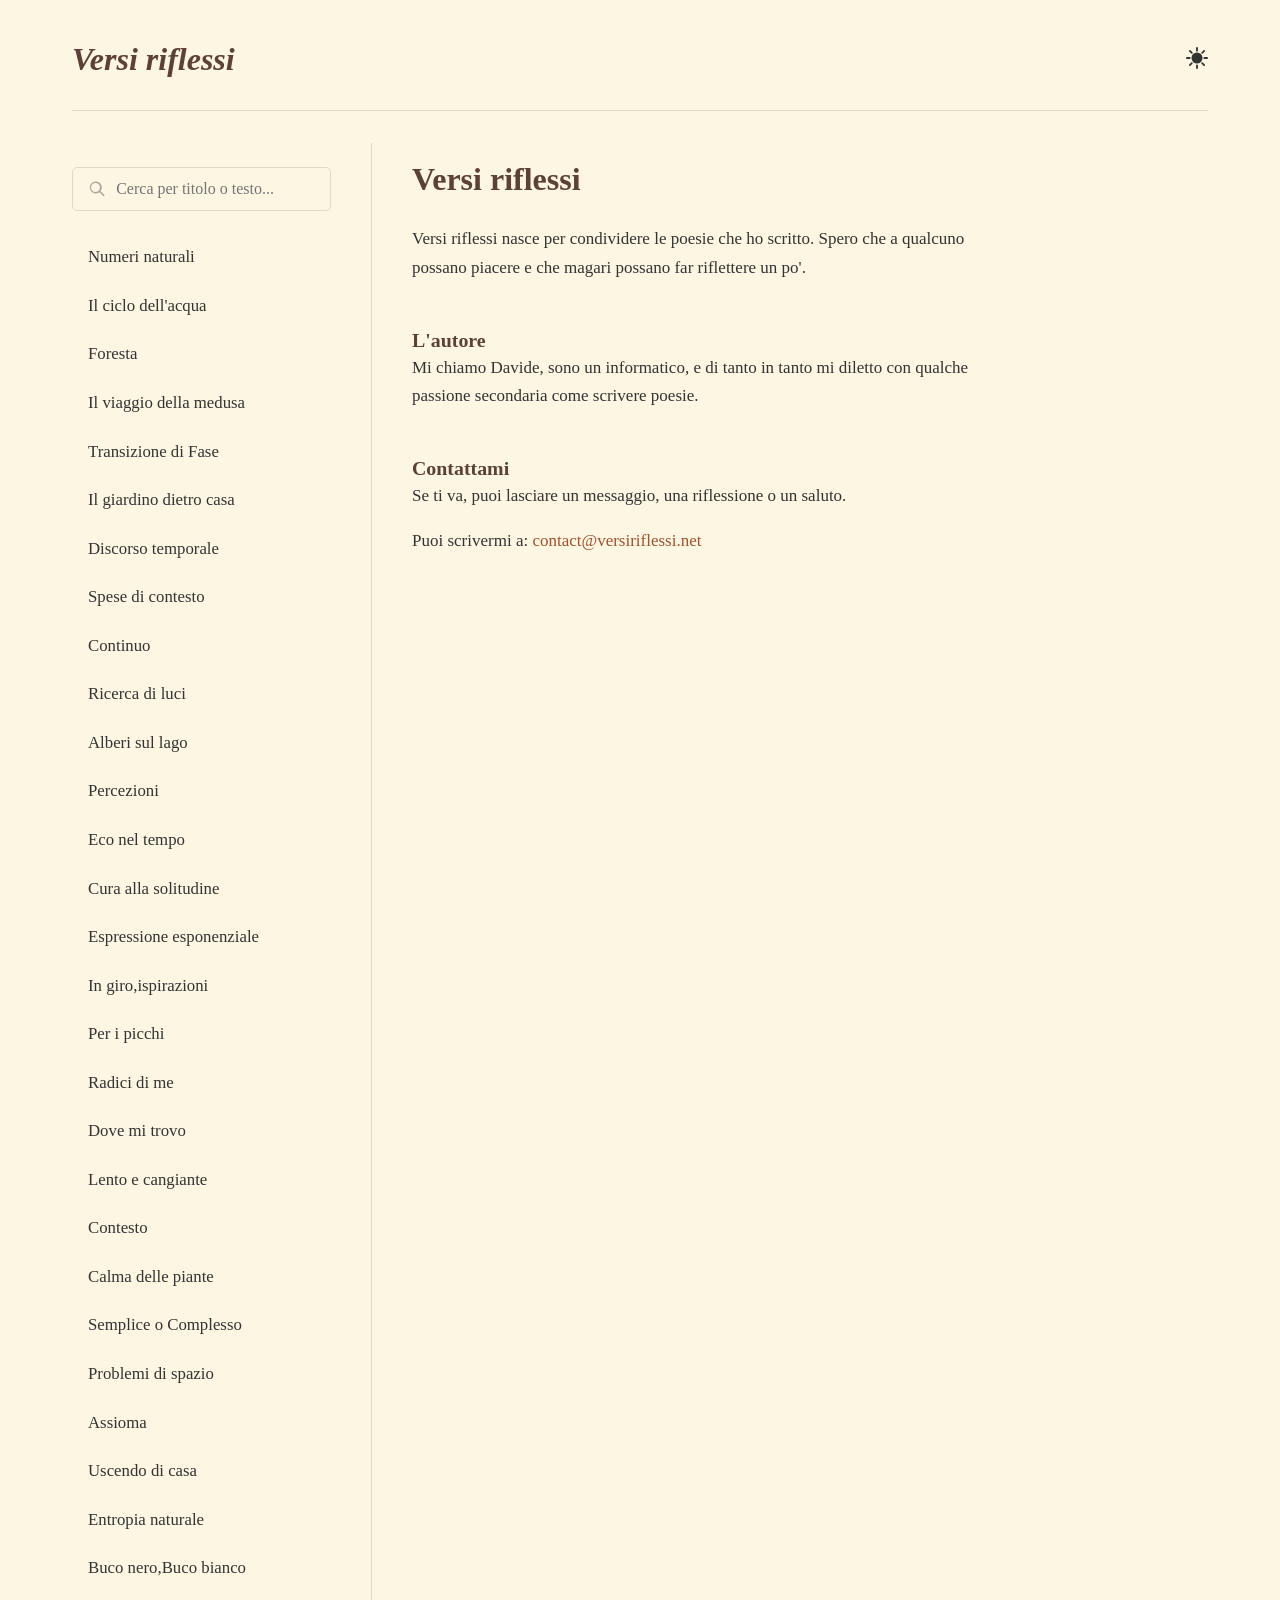
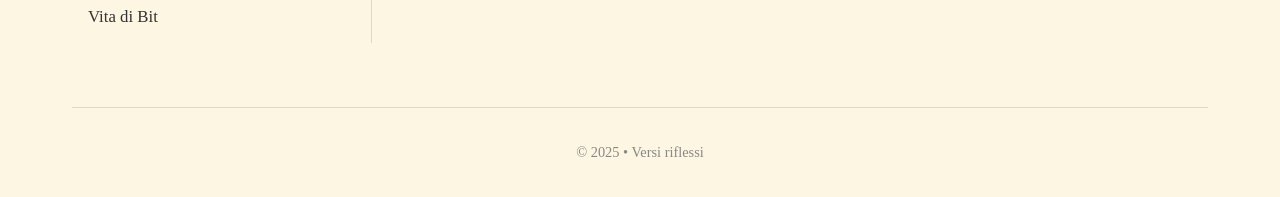
==== commit 4cdecd56: "add vita di bit and others" ====
--- a/index.html
+++ b/index.html
@@ -1 +1 @@
-<!DOCTYPE html><html lang="it"><head><meta charset="UTF-8"><meta name="viewport" content="width=device-width, initial-scale=1.0"><title>Versi riflessi</title><meta name="description" content="poesie scritte per qualcuno in cerca di qualcosa da qualche parte"><link rel="icon" type="image/x-icon" href="[data-uri]"><link rel="manifest" href="manifest.json"><meta name="theme-color" content="#a0522d"><meta name="apple-mobile-web-app-capable" content="yes"><meta name="apple-mobile-web-app-status-bar-style" content="default"><link rel="apple-touch-icon" href="icon-192.png"> <style>:root{--bg-color:#fdf6e3;--text-color:#333333;--heading-color:#5d4037;--accent-color:#a0522d;--border-color:#e0d9c6;--panel-bg:rgba(255,255,255,0.5)}html.dark-mode{--bg-color:#1e1e1e;--text-color:#dcdcdc;--heading-color:#e0e0e0;--accent-color:#d4af37;--border-color:#444444;--panel-bg:rgba(40,40,40,0.5)}*{box-sizing:border-box;margin:0;padding:0}body{font-family:'Charter','Georgia',serif;background-color:var(--bg-color);color:var(--text-color);line-height:1.7;font-size:17px;transition:background-color 0.3s,color 0.3s}.container{max-width:1200px;margin:0 auto;padding:2rem}h1,h2,h3{font-family:'Charter','Times New Roman',serif;color:var(--heading-color);line-height:1.3}a{color:var(--accent-color);text-decoration:none;transition:color 0.2s}a:hover{text-decoration:underline}.site-header{display:flex;justify-content:space-between;align-items:center;padding-bottom:1.5rem;border-bottom:1px solid var(--border-color);margin-bottom:2rem}.logo{font-family:'Charter',serif;font-size:2rem;font-weight:700;font-style:italic;color:var(--heading-color)}.logo:hover{text-decoration:none}.header-right{display:flex;align-items:center;gap:2rem}.theme-switcher{background:none;border:none;cursor:pointer;color:var(--text-color)}.theme-switcher svg{width:22px;height:22px}.theme-switcher .moon-icon{display:none}html.dark-mode .theme-switcher .moon-icon{display:block}html.dark-mode .theme-switcher .sun-icon{display:none}.book-layout{display:grid;grid-template-columns:300px 1fr;gap:2.5rem;align-items:flex-start}.left-panel{position:sticky;top:2rem;border-right:1px solid var(--border-color);padding-right:2.5rem}.mobile-toggle{display:none;width:100%;padding:1rem;background-color:var(--accent-color);color:white;border:none;border-radius:5px;font-size:1.1rem;font-weight:600;margin-bottom:1.5rem;cursor:pointer;transition:background-color 0.3s}.mobile-toggle:hover{background-color:var(--heading-color)}html.dark-mode .mobile-toggle{color:#1e1e1e}.mobile-toggle svg{width:18px;height:18px;margin-left:0.5rem;transition:transform 0.3s}.mobile-toggle.expanded svg{transform:rotate(180deg)}.search-container{position:relative}.search-icon{position:absolute;left:1rem;top:50%;transform:translateY(-50%);width:18px;height:18px;fill:var(--text-color);opacity:0.4}.search-box{width:100%;padding:0.75rem 1rem 0.75rem 2.7rem;font-size:1rem;font-family:'Charter',serif;border:1px solid var(--border-color);border-radius:5px;background-color:var(--bg-color);color:var(--text-color);margin-bottom:1.5rem;margin-top:1.5rem}.search-box:focus{outline:none;border-color:var(--accent-color)}#poems-toc{list-style:none}#poems-toc li a{display:block;padding:0.5rem 1rem;border-radius:5px;margin-bottom:0.25rem;font-size:1.05rem;color:var(--text-color)}#poems-toc li a:hover{background-color:var(--panel-bg);text-decoration:none}#poems-toc li a.active{background-color:var(--accent-color);color:white;font-weight:600}html.dark-mode #poems-toc li a.active{color:#1e1e1e}.content-viewer{padding:1rem 0}.content-viewer>section{display:none}.content-viewer>section.active{display:block}.poem-display h2{font-size:2.5rem;margin-bottom:0.5rem}.poem-meta{font-style:italic;color:#888;margin-bottom:2rem;padding-bottom:1.5rem;border-bottom:1px solid var(--border-color)}.poem-text{font-size:1.2rem;line-height:1.5;max-width:65ch}.poem-commentary{margin-top:3rem;padding-top:2rem;border-top:1px solid var(--border-color);max-width:65ch;font-style:italic;background-color:var(--panel-bg);padding:1.5rem;border-radius:5px}.poem-commentary h3{font-style:normal;margin-bottom:1rem}.poem-notes{display:none;margin-top:3rem;padding:1.5rem;background-color:var(--panel-bg);border-left:4px solid var(--accent-color);border-radius:0 5px 5px 0;font-style:italic;font-size:1rem;color:var(--text-color);animation:revealNote 0.6s cubic-bezier(0.22,1,0.36,1)}.poem-notes.revealed{display:block}@keyframes revealNote{from{opacity:0;transform:translateY(20px)}to{opacity:1;transform:translateY(0)}}.poem-display h2{user-select:none;-webkit-user-select:none;cursor:pointer}.page-content{max-width:70ch}.page-content h2{font-size:2rem;margin-bottom:1.5rem}.page-content p{margin-bottom:1rem}.site-footer{text-align:center;margin-top:4rem;padding-top:2rem;font-size:0.9rem;color:#888;border-top:1px solid var(--border-color)}@media(max-width:900px){.book-layout{grid-template-columns:1fr}.left-panel{position:static;height:auto;border-right:none;border-bottom:1px solid var(--border-color);padding-right:0;margin-bottom:2rem;padding-bottom:2rem}.mobile-toggle{display:flex;align-items:center;justify-content:center}.panel-content{display:none}.panel-content.expanded{display:block}}.falling-element{transition:transform 1s cubic-bezier(0.5,1.6,0.4,0.7);transform:translateY(var(--fall-distance))rotate(var(--fall-rotate));pointer-events:none;position:relative;z-index:10;opacity:1 !important}#secret-poem-overlay{position:fixed;top:0;left:0;width:100%;height:100%;background-color:rgba(0,0,0,0.7);backdrop-filter:blur(2px);display:flex;justify-content:center;align-items:center;opacity:0;visibility:hidden;transition:opacity 1s ease-in;z-index:9999}#secret-poem-overlay.visible{opacity:1;visibility:visible}.secret-content{text-align:center;max-width:600px;padding:3rem;background-color:var(--bg-color);color:var(--text-color);border:2px solid var(--accent-color);border-radius:8px;box-shadow:0 20px 50px rgba(0,0,0,0.5);position:relative}.secret-content h2{margin-bottom:1.5rem;color:var(--accent-color);font-family:'EB Garamond',serif}.secret-content button{margin-top:1.5rem;padding:0.8rem 1.5rem;cursor:pointer;background:var(--accent-color);color:#fff;border:none;border-radius:4px;font-family:'EB Garamond',serif;font-size:1.1rem;transition:background 0.3s}.secret-content button:hover{background-color:var(--heading-color)}</style> </head><body><div class="container"><header class="site-header"><a href="#" class="logo" id="logo-link">Versi riflessi</a><div class="header-right"><button id="theme-toggle" class="theme-switcher" aria-label="Toggle dark mode"><svg class="sun-icon" xmlns="http://www.w3.org/2000/svg" viewBox="0 0 24 24" width="24" height="24" stroke="currentColor" fill="none" stroke-width="2" stroke-linecap="round"><circle cx="12" cy="12" r="5" fill="currentColor"/><line x1="12" y1="1" x2="12" y2="4"/><line x1="12" y1="20" x2="12" y2="23"/><line x1="1" y1="12" x2="4" y2="12"/><line x1="20" y1="12" x2="23" y2="12"/><line x1="4.22" y1="4.22" x2="6.34" y2="6.34"/><line x1="17.66" y1="17.66" x2="19.78" y2="19.78"/><line x1="17.66" y1="6.34" x2="19.78" y2="4.22"/><line x1="4.22" y1="19.78" x2="6.34" y2="17.66"/></svg><svg class="moon-icon" xmlns="http://www.w3.org/2000/svg" width="24" height="24" viewBox="0 0 24 24" fill="none" stroke="currentColor" stroke-width="2" stroke-linecap="round" stroke-linejoin="round"><path d="M12 3a6 6 0 0 0 9 9 9 9 0 1 1-9-9Z"></path></svg></button></div></header><main><div class="book-layout"><aside class="left-panel"><button class="mobile-toggle" id="mobile-toggle" aria-label="Mostra/nascondi elenco poesie"> Elenco poesie <svg xmlns="http://www.w3.org/2000/svg" viewBox="0 0 24 24" fill="currentColor"><path d="M12 16l-6-6h12l-6 6z"/></svg></button><div class="panel-content" id="panel-content"><div class="search-container"><svg class="search-icon" xmlns="http://www.w3.org/2000/svg" viewBox="0 0 24 24" fill="currentColor" aria-hidden="true"><path d="M10 2a8 8 0 105.293 14.293l4.907 4.907a1 1 0 001.414-1.414l-4.907-4.907A8 8 0 0010 2zm0 2a6 6 0 110 12A6 6 0 0110 4z"></path></svg><input type="search" id="search-input" class="search-box" placeholder="Cerca per titolo o testo..."></div><ul id="poems-toc"></ul></div></aside><div class="content-viewer"><section id="poems-view" class="active"><div id="poem-display-area"><div class="page-content"><h2>Versi riflessi</h2><p>Versi riflessi nasce per condividere le poesie che ho scritto. Spero che a qualcuno possano piacere e che magari possano far riflettere un po'.</p><br><h3>L'autore</h3><p>Mi chiamo Davide, sono un informatico, e di tanto in tanto mi diletto con qualche passione secondaria come scrivere poesie.</p><br><h3>Contattami</h3><p>Se ti va, puoi lasciare un messaggio, una riflessione o un saluto.</p><p>Puoi scrivermi a: <a href="mailto:contact@versiriflessi.net">contact@versiriflessi.net</a></p></div></div></section></div></div></main><footer class="site-footer"><p>&copy; 2025 • Versi riflessi</p></footer></div><div id="secret-poem-overlay"><div class="secret-content"><h2>Grazie</h2><div class="poem-text" style="font-style: italic; margin-bottom: 2rem;"><div>Hei tu, lettore</div><div>che leggi versi</div><div>scritti in ore e ore</div><div>il riflesso è rotto</div><div>grazie!</div></div><button id="reset-site-btn">Rifletti ancora</button></div></div><div id="secret-poem-overlay"><div class="secret-content"></div></div> <script>const poems=[{id:'numeri-naturali',title:'Numeri naturali',date:'2024-02-29',lines:['Gli alberi fogliano','gli uccelli cantano','mezza età della terra','adolescenza della natura,','incontenibile dai numeri','che pure la definiscono.'],note:'Scritta il 29 Febbraio,pensando a quanto la matematica è il miglior strumento che abbiamo per descrivere la natura,nonostante la natura non sarà mai imbrigliabile dai numeri. I primi quattro versi si riferiscono proprio alla primavera che stà arrivando,e descrivono come la natura sia complessa,come in un uomo possono esserlo l\'adolescenza e la mezz\'età,entrambi aggettivi che descrivono per bene anche la primavera.'},{id:'ciclo-dell-acqua',title:'Il ciclo dell\'acqua',date:'2025-07-11',lines:['Lenta muta la nube','nell\'ondoso specchio','ciò che sarà oggi è','per se stessa passando','identici raggi di sole.','','E il due uno diventa','separa e unisce','finisce dove non sa','ai suoi simili cantando','una vecchia musica nuova'],note:'Scritta in riva al mare,racconta dell\'acqua e del suo percorso,focalizzandosi su una goccia. La nube,che è acuqa,si riflette nel mare,e pensa che essa è ciò che un domani sarà,chiudendo il ciclo dell\'acqua. Ma nonostante essa continua il suo ciclo,il resto del mondo non cambia,i raggi del sole sono identici,e si separano e uniscono in un arcobaleno,mentre la nuvola precipita come pioggia nel mare,diventando uno. È sempre l\'arcobaleno che finisce dove non sa,e canta la musica,cioè il rumore della pioggià che è vecchia come il mondo,eppure nuova ogni volta.'},{id:'foresta',title:'Foresta',date:'2025-08-26',lines:['La verde mente folta','senza trovare pace','comunicando tace','melodie cantando','','All\'uccellin in cima','fa eco la sua voce','passando per la foce','senza quiete andando','','Giunge al formicaio','la mente si riposa','vedendo la sua casa','tranquillità gustando',],note:'Scritta pensando al paragone tra una foresta e il cervello:gli alberi corrispondono ai neuroni,le connessioni alle foglie e alle radici. Nella prima strofa si introduce il tema della foresta e della comunicazione,cioè delle melodie della foresta,come il vento tra gli alberi,che vengono cantate "senza trovar pace",senza tranquillità. La stessa cosa succede all\'uccellino della seconda strofa,che canta e sente solo la sua voce,evocando quindi un senso di solitudine,mentre dalla cima di un albero,scende verso la foce di un fiume,senza quiete(proprio perché canta). La terza strofa invece ritrova la pace e la tranquillità di una formica che ritorna al suo formicaio e che già pregusta la calma e il riposo che la dentro può trovare. Non a caso la formica,dato che le formiche non emettono suoni,e possono quindi rimanere tranquille.'},{id:'il-viaggio-della-medusa',title:'Il viaggio della medusa',date:'2025-08-28',lines:['Ed ecco la medusa','che domani si sposa','ma la porta è chiusa','e muore la mimosa.','','In cerca di una scusa','in giornata afosa','riparte la medusa','triste e pensierosa.','','Tutto ciò che ha usa','per cercare qualcosa','che gli faccia da musa','nella vita noiosa'],note:'Scritta pensando ad un amore che non è corrisposto. La medusa si vuole sposare un domani,ma trova la porta chiusa,cioè il suo amore non è corrisposto,e muore la mimosa che ha portato dentro grazie alla felicità dell\'amore. Subita la delusione va in giro cercando di capire il perché(una scusa)non sia stata accettata,in una giornata afosa,cioè calda e soffocante. Superato l\'amore,rimane solo un vuoto,che deve essere colmato da qualcosa o qualcuno,e la medusa lo cerca senza sosta usando tutte le proprie risorse.'},{id:'transizione-di-fase',title:'Transizione di Fase',date:'2025-08-31',lines:['"Attenti!Sta crollando"','urla il capitano','la cenere volando','è rotta la verità.','','Caduta è la Torre','in oceano di fiamme.','Ecco prega e corre','disperato si tuffò.','','In cerca di riparo','arriva a nuova riva','ora è tutto chiaro','Ecco l\'acqua sorgiva'],note:'La transizione di fase è quel processo per cui una sostanza passa da uno stato della materia ad un altro. In questo contesto indica il cambio di idee,la rottura delle certezze vecchie per formare verità nuove. La poesia è un continuo parallelismo tra un castello che cade durante una battaglia e un soldato che,perso il castello e trovandosi senza certezze,infine giunge a una nuova idea,ad una nuova tranquillità data da una nuova sorgente.'},{id:'il-giardino-dietro-casa',title:'Il giardino dietro casa',date:'2025-08-31',lines:['In giro per il mondo','tanti piccoli posti','io vado visitando:','calmi luoghi nascosti.','','Sulla strada un segno','di un vicino ignoto','di curiosità lo degno','ecco:scatto una foto.','','E dopo una vita','con chi mi sta intorno','vado per la salita:','vecchi legami formo.'],note:'Scritta ripensando a tutte le cose che ci stanno vicino,ma che non degnamo mai di uno sguardo. Questo finché non decidiamo di farci una passeggiata,e scoprire tante piccole cose che attirano la nostra curiosità,stupendoci molto più di quanto possa fare tutto il resto.'},{id:'discorso-temporale',title:'Discorso temporale',date:'2025-09-07',lines:['Come parla il tempo','nessuno lo comprende','va avanti senza scampo:','eppure lo si vende.','','Neutre notizie porta','il ticchettio lento','che pure ci conforta','come un calmo vento.','','Nostalgia io sento','di lontano ricordo','e sentendo mi pento:','sento dolore sordo.',],note:'Questa poesia ha un significato più esplicito delle altre. Il tema principale è il tempo che passa e tutte le cose che porta(le parole che parla),come noi lo sprechiamo,la nostalgia e i rimpianti del passato.'},{id:'spese-di-contesto',title:'Spese di contesto',date:'2025-09-09',lines:['Chi pagherà il costo','della vita coerente','del mio piccolo posto','trovato finalmente.','','Oscuro è il motivo','strana è la ragione','fa principio attivo','il contesto d\'azione.','','Il perché io agisco','sento nel fragore','del girevole disco','sul perpetuo rotore',],note:'A volte vogliamo aderire a determinati principi,diciamo di voler e voler fare cose per aderire a quei principi,ma ci pesa,all\'atto pratico,fare quelle cose:è questo il costo della coerenza. Allo stesso modo,il contesto ci influenza a credere e fare molte cose,ed anche questo è un costo che passiamo. I motivi però si trovano solo dentro di noi,scritti su quel disco,che è il cervello,che non si ferma mai.'},{id:'continuo',title:'Continuo',date:'2025-09-09',lines:['In superficie arriva','un pensiero profondo','e vede sulla riva','uno strano nuovo mondo.','','Quanti pari mai visti','incontra sul cammino','vecchi,giovani,misti','ed esterni perfino.','','Ma come lui nessuno','che possa fare da re','si chinano uno ad uno','finché pace non c\'è.','','Un\'inaspettata voce','alzandosi veloce','il nuovo re uccide','tutti quanti deride.','','Finché piccolo nasce','un pensiero in fasce','dal mezzo egli proviene','un\'idea nuova sostiene.','','La pace egli riporta','lottando con ardore','il popolo conforta','che segue con furore.','','Un ultimo sguardo lancia','all\'ordine che ha posto','saziando la sua pancia','e pagando ogni costo.','','"Addio" infine dice','e torna al profondo','dove guarda felice','il continuo del mondo.'],note:'Lo scontro tra idee diverse è un processo grandioso e terribile,sopratutto quando riguarda quei principi profondi,radicati in noi,sui quali basiamo buona parte della conoscenza. Questo processo può attraversare varie fasi,da quella distruttiva dello scontro a quelle costruttive di messa in ordine e lotta per nuove idee. Infine il processo si conclude con nuovi pensieri che divengono la base della conoscenza,in attesa anche questi di subire lo stesso processo dei loro predecessori.'},{id:'ricerca-di-luci',title:'Ricerca di luci',date:'2025-09-16',lines:['Brama,ma non vuole','cerca,ma non trova','la fonte d\'ogni sole','dove nube non cova.','','Nella vita più volte','si cade in una fossa','a causa delle molte','idee in carne ed ossa.','','Molte luci io vedo','e vado in confusione','per l\'esponente io cedo','che supera il milione.'],note:'Quante volte ci sentiamo sopraffatti dalle idee? Ecco di cosa parla questa poesia.'},{id:'alberi-sul-lago',title:'Alberi sul lago',date:'2025-09-17',lines:['Ecco un Lago montano','innumerevoli alberi lo coprono','con ombrosa luce di pace.','Volano sull\'acqua sostenuti','da se stessi solo dipendono','per avere nutrimento di vita','e dare al mondo se stessi.'],note:'Suggestioni di un paesaggio onirico.'},{id:'percezioni',title:'Percezioni',date:'2025-09-20',lines:['Piccolo vecchie percezioni','per lungo tempo dimenticate','io nuovamente sento','camminando per la vita.','','E da queste vecchie cose','sempre nuove ne nascono','in inaspettati strani modi','che per un piccolo istante','mi conquistano.','','E dall\'unione nasco io','un pezzo per volta:','uno nel passato inconscio,','uno nel presente scivoloso,','uno nel futuro inafferrabile.'],note:'Spesso sento delle sensazioni che fanno parte del mio passato. E con il passare del tempo queste si modificano,cambiano faccia e diventano qualcosa che non avrei mai pensato potessero essere.'},{id:'eco-nel-tempo',title:'Eco nel tempo',date:'2025-09-20',lines:['La stasi temporale è quel momento','in cui un qualcosa io sento.','La stasi...','Io sento...','','Un cristallo temporale è qualcosa','in cui pace io cerco.','Un cristallo...','Io cerco...','','La pace temporale è quel processo','in cui sensazioni io provo.','La pace...','Io provo...','','La sensazione temporale è qualcosa','che con tutto me stesso io voglio.','La sensazione...','Io voglio...','','Il me stesso temporale io sono.','Me stesso...','Io sono.'],note:'Ci sentiamo spesso intrappolati in un ciclo che non ha fine. Ma ci sono dei momenti che non vorremmo che passino mai.'},{id:'cura-alla-solitudine',title:'Cura alla solitudine',date:'2025-09-23',lines:['Quando sei solo nella stanza','esci fuori e vai a guardare','lo specchio vivente che danza','che per le vie del mondo appare.','','Eppure per noi è molto difficile','parlare con il riflesso esterno','poiché diverso è quanto è simile:','egli è unico rifugio nell\'inverno.','','Solo negandoci troviamo il tesoro','che nel mondo ha più valore','eppure lo scambiamo per arido oro','e poi ci lamentiamo per lunghe ore.'],note:'Quanto è difficile confrontarsi con la realtà delle altre persone,con i loro sentimenti,con l\'amore,con l\'amicizia.'},{id:'espressione-esponenziale',title:'Espressione esponenziale',date:'2025-10-01',lines:['Quello che un verso può diventare','l\'occhio attento ce lo deve dire','facendo così l\'euristica dominare.','','Combinazioni infinite ci sono','che contarle ti fa invecchiare','come musica con più di un tono','','In questo quello che facciamo è vita','che a tentoni cerca di migliorare','per cupe valli facendo una gita.'],note:'La realtà che vediamo è un\'esplosione esponenziale di molte variabili,che solo l\'occhio umano,come la selezione naturale,possono cercare di dominare tramite l\'euristica. è da qui che nasce l\'arte.'},{id:'in-giro-ispirazioni',title:'In giro,ispirazioni',date:'2025-10-01',lines:['Come il suono ci ispira','vita ed esperienze possiamo fare','tutte le volte a riprovare','come a se il tempo ci tira.','','Colori liberi alla confusione vanno','tanto che molti vogliono cancellare','perché non vedono ciò che appare','e la libertà della vita non sanno.','','Colori e suoni insieme stanno','per il nostro diletto lavorare','che ci porta sempre a pensare:','tante nuove esperienze diverranno.'],note:'Quando siamo in giro,come quando siamo soli,alcuni suoni ed alcuni colori ci ispirano grandi emozioni. I colori possono sembrare anche confusi,ma non per alcuni a cui questi colori donano vita e,insieme ai suoni,generano nuove esperienze.'},{id:'per-i-picchi',title:'Per i picchi',date:'2025-10-01',lines:['Ciò che ci fa stare bene','è l\'idea di qualcosa di banale','che ci faccia spostare di un canale','la ricerca della nostra vita.','','Mi giro,mi volto','di nuovo all\'inizio mi trovo','proprio all\'uscita del mio covo','che per molto vicino mi stà.','','Mi sposto,scappo un po\'','ma dalle ombre fuga non c\'è','tanto che la testa mi gira come te','insieme scalando questa via.','','Picchi improvvisi io vedo:','gioia al pensiero di salire','ma si abbassa prima di partire','e di nuovo sono in questo piatto mar.'],note:'Una nuova idea ci spesso ci conquista,fino a quando non ci rendiamo conto che di fatto è una cosa normalissima,ci passa l\'entusiasmo e torniamo come prima.'},{id:'radici-di-me',title:'Radici di me',date:'2025-10-04',lines:['Dentro di me radici profonde','l\'originario albero ha messo','tanto che anche adesso','il ferro non rompe le onde','della vita piantata a terra.','','E mentre sempre più','da essa lontano vado','triste sono non di rado','per il verde che non vè più:','solo esso vita può dare.'],note:'Sempre più stiamo andando verso un mondo fatto di metallo e silicio. Ogni tanto è bene tornare alla natura,alle foglie,alle radici.'},{id:'dove-mi-trovo',title:'Dove mi trovo',date:'2025-10-06',lines:['Scherzare piace al passaggio','delle comete,e del saggio,','del niente,del poco,del tutto','pieno di nascita e di lutto.','','A volte,corto','finché non morto','è il gaio sentire','del gioco a non finire.','','A quel punto decisamente lungo diventa','e più va avanti e più la noia ritenta:','il controllo vuole e mai se ne vuole andare','a casa della pace non mi vuole portare.','','Infine sveglio mi ritrovo','senza buco nero,senza vuoto covo','e nulla mi rimane da fare','se non il tempo imparare ad apprezzare.'],note:'A volte il tempo ci sembra lungo,a volte ci sembra corto. Tutto dipende da noi,da come lo trascorriamo. A volte siamo nel vuoto,a volte vicino ad un buco nero,ma poi quello che conta è imparare ad apprezzarlo.'},{id:'lento-e-cangiante',title:'Lento e cangiante',date:'2025-10-20',lines:['Lento e cangiante','ma noi nessun pixel','vediamo mutante.','','Di volta in volta','traslato è stato','distanza non molta.','','Ma la somma','grande diventa','tanto che in overflow','manda la gomma.'],note:'I cambiamenti sono lenti e continui. Noi spesso non ce ne rendiamo conto. Ma ad un certo punto,vengono accumulati così tanti cambiamenti che è impossibile tornare indietro. Questa è anche una delle teorie più accreditate per quanto riguarda l\'invecchiamento:si accumulano progressivamente tanti errori nel DNA.'},{id:'contesto',title:'Contesto',date:'2025-10-21',lines:['La macchia si sposta','si muove,si scosta','preparo nel prato','un bello stufato','di carne squisita','profuma di vita','decide le cose','diventan famose','per buona ricetta','mi taglio una fetta','pensando le frasi','a lungo rimasi','la macchia guardando','grande diventando','rimasi me stesso','trovando un nesso','mangiando la carne','sapendo che farne','mi alzo,inseguo','la vita proseguo','nel mondo io dormo','che sogni che formo','onirico regno','che fatto di legno','increspa le onde','le rompe,le fonde','mi sveglio cresciuto','l\'ho sempre saputo','chiara è quest\'ora','che mondo ristora','indicazione dando','lo guardo studiando.'],note:'Per capire a fondo qualcosa,è importante analizzarne il contesto. Ciò che a prima impressione sembra qualcosa,riguardandola ci sembra altro. Il contesto è l\'informazione stessa,o buona parte di essa,che come una macchia la segue.'},{id:'calma-delle-piante',title:'Calma delle piante',date:'2025-10-25',lines:['La danza di lance','delizia le pance','dell\'occhio e del cuore.','','Da solo per ore','sto col mio avo','una buca io scavo.','','Pianto un virgulto','che ricorda un sussulto','che insegna chi sono.','','Rosso è il dono','della lunga vita','in moto,infinita.'],note:'Le piante,come i nostri avi,ci possono insegnare tantissimo,se solo vorremmo ascoltarli.'},{id:'semplice-o-complesso',title:'Semplice o Complesso',date:'2025-11-11',lines:['In questa realtà','mi sento schiacciato','dalla complessità','dell\'universo infinito.','Conoscendo l\'errore:','converge il semplice','in realtà indeterminate'],note:'Ci sono due realtà infinitamente semplici,che sono la realtà fisica vera e propria,dove non esiste astrazione e tutto e uguale solo a se stesso,e la realtà di Dio,che è infinitamente semplice perché racchiude tutto in se stesso:Amore. Ma noi viviamo nella terra di mezzo,in questa infinita complessità.'},{id:'problemi-di-spazio',title:'Problemi di spazio',date:'2025-11-20',lines:['Col tempo la memoria','io devo deallocare','per fare un po\' baldoria.','','Non voglio dimenticare','i bei momenti di vita','ma spazio io Devo fare.','','Nell\'overflow partita','ci perde ogni persona','fin quando tutta è finita.'],note:'Ogni tanto abbiamo bisogno di nuovo spazio nella nostra vita,per poter iniziare nuove cose,nuovi percorsi. Non possiamo semplicemente continuare ad accumulare,per il semplice fatto che noi siamo in grado di gestire solo un numero costante di cose contemporaneamente'},{id:'assioma',title:'Assioma',date:'2025-11-21',lines:['Ho trovato un assioma','in un angolo era posto','a guardia di una persona.','','Egli è principio di ogni','buona cosa che avviene','all\'inizio dei miei sogni.','','Ma svegliandomi io penso','a che serve un assioma?','Questo non ha senso.','','Camminando per la via','di nuovo l\'assioma vedo','ma lo caccio via via.','','Un nuovo assioma ho trovato','che più di tutto mi attrae','ora ho notato il vecchio stonato.'],note:'Tutti noi in fondo ci basiamo su qualche regola morale interiore che è alla base delle decisioni che prendiamo. In questo,le regole prese in esame in questa poesia sono due:dare per scontato che gli altri siano buoni ed amare gli altri a prescindere da ciò. Se la prima,ad un primo esame,può sembrare quella corretta,nella poesia mi rendo conto che in realtà la seconda è superiore.'},{id:'uscendo-di-casa',title:'Uscendo di casa',date:'2025-12-13',lines:['Uscendo di casa per la fretta','una porta sbatto forte','danno:è rotto il vetro','userò la porta sul retro.','','Al ritorno vedo schegge:','mi illuminano di Infiniti','riflessi soli e indefiniti','di un concetto,di un gregge.','','Con pazienza riunisco','infiniti pezzi di luce','finchè il pensiero finisco','per disegnare come posso.','','Fuori ne viene cangiante','un armadio a due ante','dove me stesso ripongo','per un riflesso futuro di me.',],note:'Per creare dei posti in cui riporre le nostre idee,dobbiamo prima uscire dalla nostra confort zone,e poi ricostruire tutte le idee in modo che trasmettano la vera essenza di ciò che vogliamo dire,guardandole da molti punti diversi. Questa poesia è una metafora per questa cosa.'}];document.addEventListener('DOMContentLoaded',()=>{const themeToggle=document.getElementById('theme-toggle');const htmlEl=document.documentElement;const applyTheme=(theme)=>{htmlEl.classList.toggle('dark-mode',theme==='dark');};const savedTheme=localStorage.getItem('theme')||(window.matchMedia('(prefers-color-scheme:dark)').matches ? 'dark':'light');applyTheme(savedTheme);themeToggle.addEventListener('click',()=>{const isDarkMode=htmlEl.classList.contains('dark-mode');const newTheme=isDarkMode ? 'light':'dark';applyTheme(newTheme);localStorage.setItem('theme',newTheme);});const contentSections=document.querySelectorAll('.content-viewer>section');const poemsToc=document.getElementById('poems-toc');const poemDisplayArea=document.getElementById('poem-display-area');const searchInput=document.getElementById('search-input');const logoLink=document.getElementById('logo-link');const mobileToggle=document.getElementById('mobile-toggle');const panelContent=document.getElementById('panel-content');const welcomeMessageHTML=poemDisplayArea.innerHTML;poems.sort((a,b)=>new Date(a.date)-new Date(b.date));poemsToc.innerHTML=poems.map(poem=>`<li><a href="#${poem.id}" data-poem-id="${poem.id}">${poem.title}</a></li>`).join('');const tocLinks=poemsToc.querySelectorAll('a');const displayPoem=(poemId)=>{const poem=poems.find(p=>p.id===poemId);if(!poem)return;const noteHTML=poem.note ? `<div class="poem-notes"><strong>Nota dell'autore:</strong><br>${poem.note}</div>`:'';const poemHTML=`<article class="poem-display"><h2 id="active-poem-title">${poem.title}</h2><p class="poem-meta">${new Date(poem.date).toLocaleDateString('it-IT',{year:'numeric',month:'long',day:'numeric'})}</p><div class="poem-text">${poem.lines.map(line=>`<div>${line||'&nbsp;'}</div>`).join('')}</div>${noteHTML}</article>`;poemDisplayArea.innerHTML=poemHTML;const titleElement=document.getElementById('active-poem-title');const notesElement=poemDisplayArea.querySelector('.poem-notes');let clickCount=0;if(titleElement&&notesElement){titleElement.addEventListener('click',()=>{clickCount++;if(clickCount===5){notesElement.classList.add('revealed');notesElement.scrollIntoView({behavior:'smooth',block:'nearest'});clickCount=0;}});}tocLinks.forEach(link=>link.classList.toggle('active',link.dataset.poemId===poemId));};const switchView=(viewId)=>{contentSections.forEach(section=>section.classList.toggle('active',section.id===viewId));};const resetToHomeView=()=>{switchView('poems-view');poemDisplayArea.innerHTML=welcomeMessageHTML;tocLinks.forEach(link=>{link.classList.remove('active');link.parentElement.style.display='';});searchInput.value='';history.pushState("",document.title,window.location.pathname+window.location.search);};const toggleMobilePanel=()=>{const isExpanded=panelContent.classList.contains('expanded');panelContent.classList.toggle('expanded');mobileToggle.classList.toggle('expanded');mobileToggle.setAttribute('aria-expanded',!isExpanded);};const closeMobilePanelIfOpen=()=>{if(window.innerWidth<=900&&panelContent.classList.contains('expanded')){panelContent.classList.remove('expanded');mobileToggle.classList.remove('expanded');mobileToggle.setAttribute('aria-expanded','false');}};logoLink.addEventListener('click',(e)=>{e.preventDefault();resetToHomeView();closeMobilePanelIfOpen();});mobileToggle.addEventListener('click',toggleMobilePanel);poemsToc.addEventListener('click',(e)=>{if(e.target.tagName==='A'&&e.target.dataset.poemId){e.preventDefault();switchView('poems-view');displayPoem(e.target.dataset.poemId);window.location.hash=e.target.hash;closeMobilePanelIfOpen();}});window.addEventListener('resize',()=>{if(window.innerWidth>900){panelContent.classList.remove('expanded');mobileToggle.classList.remove('expanded');mobileToggle.setAttribute('aria-expanded','false');}});searchInput.addEventListener('input',(e)=>{const searchTerm=e.target.value.toLowerCase();if(searchTerm.trim()==='lettere'){triggerEasterEgg();return;}poems.forEach(poem=>{const title=poem.title.toLowerCase();const content=poem.lines.join(' ').toLowerCase();const isMatch=title.includes(searchTerm)||content.includes(searchTerm);const linkElement=poemsToc.querySelector(`[data-poem-id="${poem.id}"]`);if(linkElement){linkElement.parentElement.style.display=isMatch ? '':'none';}});});const triggerEasterEgg=()=>{const targets=[document.querySelector('.site-header'),document.querySelector('.left-panel'),...document.querySelectorAll('.content-viewer>section'),document.querySelector('.site-footer')];const windowHeight=window.innerHeight;targets.forEach(el=>{if(el&&getComputedStyle(el).display!=='none'){const rect=el.getBoundingClientRect();let distanceToBottom=windowHeight-rect.bottom;const pileRandomness=Math.random()*80;const finalDrop=Math.max(0,distanceToBottom-pileRandomness);const randomDeg=(Math.random()*20)-10;el.style.setProperty('--fall-distance',`${finalDrop}px`);el.style.setProperty('--fall-rotate',`${randomDeg}deg`);el.classList.add('falling-element');}});setTimeout(()=>{document.getElementById('secret-poem-overlay').classList.add('visible');},1500);};const resetBtn=document.getElementById('reset-site-btn');if(resetBtn){resetBtn.addEventListener('click',()=>{document.getElementById('secret-poem-overlay').classList.remove('visible');const targets=document.querySelectorAll('.falling-element');targets.forEach(el=>{el.classList.remove('falling-element');el.style.removeProperty('--fall-distance');el.style.removeProperty('--fall-rotate');el.style.transform='';});searchInput.value='';searchInput.focus();const allLinks=poemsToc.querySelectorAll('li');allLinks.forEach(li=>li.style.display='');});}const currentHash=window.location.hash.substring(1);const poemLink=Array.from(tocLinks).find(link=>link.hash===`#${currentHash}`);if(poemLink){switchView('poems-view');displayPoem(poemLink.dataset.poemId);}else{switchView('poems-view');}});</script> <script>if("serviceWorker" in navigator){navigator.serviceWorker.register("service-worker.js").then(()=>console.log("Service Worker registered")).catch(err=>console.error("SW registration failed:",err));}</script> </body></html>+<!DOCTYPE html><html lang="it"><head><meta charset="UTF-8"><meta name="viewport" content="width=device-width, initial-scale=1.0"><title>Versi riflessi</title><meta name="description" content="poesie scritte per qualcuno in cerca di qualcosa da qualche parte"><link rel="icon" type="image/x-icon" href="[data-uri]"><link rel="manifest" href="manifest.json"><meta name="theme-color" content="#a0522d"><meta name="apple-mobile-web-app-capable" content="yes"><meta name="apple-mobile-web-app-status-bar-style" content="default"><link rel="apple-touch-icon" href="icon-192.png"> <style>:root{--bg-color:#fdf6e3;--text-color:#333333;--heading-color:#5d4037;--accent-color:#a0522d;--border-color:#e0d9c6;--panel-bg:rgba(255,255,255,0.5)}html.dark-mode{--bg-color:#1e1e1e;--text-color:#dcdcdc;--heading-color:#e0e0e0;--accent-color:#d4af37;--border-color:#444444;--panel-bg:rgba(40,40,40,0.5)}*{box-sizing:border-box;margin:0;padding:0}body{font-family:'Charter','Georgia',serif;background-color:var(--bg-color);color:var(--text-color);line-height:1.7;font-size:17px;transition:background-color 0.3s,color 0.3s}.container{max-width:1200px;margin:0 auto;padding:2rem}h1,h2,h3{font-family:'Charter','Times New Roman',serif;color:var(--heading-color);line-height:1.3}a{color:var(--accent-color);text-decoration:none;transition:color 0.2s}a:hover{text-decoration:underline}.site-header{display:flex;justify-content:space-between;align-items:center;padding-bottom:1.5rem;border-bottom:1px solid var(--border-color);margin-bottom:2rem}.logo{font-family:'Charter',serif;font-size:2rem;font-weight:700;font-style:italic;color:var(--heading-color)}.logo:hover{text-decoration:none}.header-right{display:flex;align-items:center;gap:2rem}.theme-switcher{background:none;border:none;cursor:pointer;color:var(--text-color)}.theme-switcher svg{width:22px;height:22px}.theme-switcher .moon-icon{display:none}html.dark-mode .theme-switcher .moon-icon{display:block}html.dark-mode .theme-switcher .sun-icon{display:none}.book-layout{display:grid;grid-template-columns:300px 1fr;gap:2.5rem;align-items:flex-start}.left-panel{position:sticky;top:2rem;border-right:1px solid var(--border-color);padding-right:2.5rem}.mobile-toggle{display:none;width:100%;padding:1rem;background-color:var(--accent-color);color:white;border:none;border-radius:5px;font-size:1.1rem;font-weight:600;margin-bottom:1.5rem;cursor:pointer;transition:background-color 0.3s}.mobile-toggle:hover{background-color:var(--heading-color)}html.dark-mode .mobile-toggle{color:#1e1e1e}.mobile-toggle svg{width:18px;height:18px;margin-left:0.5rem;transition:transform 0.3s}.mobile-toggle.expanded svg{transform:rotate(180deg)}.search-container{position:relative}.search-icon{position:absolute;left:1rem;top:50%;transform:translateY(-50%);width:18px;height:18px;fill:var(--text-color);opacity:0.4}.search-box{width:100%;padding:0.75rem 1rem 0.75rem 2.7rem;font-size:1rem;font-family:'Charter',serif;border:1px solid var(--border-color);border-radius:5px;background-color:var(--bg-color);color:var(--text-color);margin-bottom:1.5rem;margin-top:1.5rem}.search-box:focus{outline:none;border-color:var(--accent-color)}#poems-toc{list-style:none}#poems-toc li a{display:block;padding:0.5rem 1rem;border-radius:5px;margin-bottom:0.25rem;font-size:1.05rem;color:var(--text-color)}#poems-toc li a:hover{background-color:var(--panel-bg);text-decoration:none}#poems-toc li a.active{background-color:var(--accent-color);color:white;font-weight:600}html.dark-mode #poems-toc li a.active{color:#1e1e1e}.content-viewer{padding:1rem 0}.content-viewer>section{display:none}.content-viewer>section.active{display:block}.poem-display h2{font-size:2.5rem;margin-bottom:0.5rem}.poem-meta{font-style:italic;color:#888;margin-bottom:2rem;padding-bottom:1.5rem;border-bottom:1px solid var(--border-color)}.poem-text{font-size:1.2rem;line-height:1.5;max-width:65ch}.poem-commentary{margin-top:3rem;padding-top:2rem;border-top:1px solid var(--border-color);max-width:65ch;font-style:italic;background-color:var(--panel-bg);padding:1.5rem;border-radius:5px}.poem-commentary h3{font-style:normal;margin-bottom:1rem}.poem-notes{display:none;margin-top:3rem;padding:1.5rem;background-color:var(--panel-bg);border-left:4px solid var(--accent-color);border-radius:0 5px 5px 0;font-style:italic;font-size:1rem;color:var(--text-color);animation:revealNote 0.6s cubic-bezier(0.22,1,0.36,1)}.poem-notes.revealed{display:block}@keyframes revealNote{from{opacity:0;transform:translateY(20px)}to{opacity:1;transform:translateY(0)}}.poem-display h2{user-select:none;-webkit-user-select:none;cursor:pointer}.page-content{max-width:70ch}.page-content h2{font-size:2rem;margin-bottom:1.5rem}.page-content p{margin-bottom:1rem}.site-footer{text-align:center;margin-top:4rem;padding-top:2rem;font-size:0.9rem;color:#888;border-top:1px solid var(--border-color)}@media(max-width:900px){.book-layout{grid-template-columns:1fr}.left-panel{position:static;height:auto;border-right:none;border-bottom:1px solid var(--border-color);padding-right:0;margin-bottom:2rem;padding-bottom:2rem}.mobile-toggle{display:flex;align-items:center;justify-content:center}.panel-content{display:none}.panel-content.expanded{display:block}}.falling-element{transition:transform 1s cubic-bezier(0.5,1.6,0.4,0.7);transform:translateY(var(--fall-distance))rotate(var(--fall-rotate));pointer-events:none;position:relative;z-index:10;opacity:1 !important}#secret-poem-overlay{position:fixed;top:0;left:0;width:100%;height:100%;background-color:rgba(0,0,0,0.7);backdrop-filter:blur(2px);display:flex;justify-content:center;align-items:center;opacity:0;visibility:hidden;transition:opacity 1s ease-in;z-index:9999}#secret-poem-overlay.visible{opacity:1;visibility:visible}.secret-content{text-align:center;max-width:600px;padding:3rem;background-color:var(--bg-color);color:var(--text-color);border:2px solid var(--accent-color);border-radius:8px;box-shadow:0 20px 50px rgba(0,0,0,0.5);position:relative}.secret-content h2{margin-bottom:1.5rem;color:var(--accent-color);font-family:'EB Garamond',serif}.secret-content button{margin-top:1.5rem;padding:0.8rem 1.5rem;cursor:pointer;background:var(--accent-color);color:#fff;border:none;border-radius:4px;font-family:'EB Garamond',serif;font-size:1.1rem;transition:background 0.3s}.secret-content button:hover{background-color:var(--heading-color)}</style> </head><body><div class="container"><header class="site-header"><a href="#" class="logo" id="logo-link">Versi riflessi</a><div class="header-right"><button id="theme-toggle" class="theme-switcher" aria-label="Toggle dark mode"><svg class="sun-icon" xmlns="http://www.w3.org/2000/svg" viewBox="0 0 24 24" width="24" height="24" stroke="currentColor" fill="none" stroke-width="2" stroke-linecap="round"><circle cx="12" cy="12" r="5" fill="currentColor"/><line x1="12" y1="1" x2="12" y2="4"/><line x1="12" y1="20" x2="12" y2="23"/><line x1="1" y1="12" x2="4" y2="12"/><line x1="20" y1="12" x2="23" y2="12"/><line x1="4.22" y1="4.22" x2="6.34" y2="6.34"/><line x1="17.66" y1="17.66" x2="19.78" y2="19.78"/><line x1="17.66" y1="6.34" x2="19.78" y2="4.22"/><line x1="4.22" y1="19.78" x2="6.34" y2="17.66"/></svg><svg class="moon-icon" xmlns="http://www.w3.org/2000/svg" width="24" height="24" viewBox="0 0 24 24" fill="none" stroke="currentColor" stroke-width="2" stroke-linecap="round" stroke-linejoin="round"><path d="M12 3a6 6 0 0 0 9 9 9 9 0 1 1-9-9Z"></path></svg></button></div></header><main><div class="book-layout"><aside class="left-panel"><button class="mobile-toggle" id="mobile-toggle" aria-label="Mostra/nascondi elenco poesie"> Elenco poesie <svg xmlns="http://www.w3.org/2000/svg" viewBox="0 0 24 24" fill="currentColor"><path d="M12 16l-6-6h12l-6 6z"/></svg></button><div class="panel-content" id="panel-content"><div class="search-container"><svg class="search-icon" xmlns="http://www.w3.org/2000/svg" viewBox="0 0 24 24" fill="currentColor" aria-hidden="true"><path d="M10 2a8 8 0 105.293 14.293l4.907 4.907a1 1 0 001.414-1.414l-4.907-4.907A8 8 0 0010 2zm0 2a6 6 0 110 12A6 6 0 0110 4z"></path></svg><input type="search" id="search-input" class="search-box" placeholder="Cerca per titolo o testo..."></div><ul id="poems-toc"></ul></div></aside><div class="content-viewer"><section id="poems-view" class="active"><div id="poem-display-area"><div class="page-content"><h2>Versi riflessi</h2><p>Versi riflessi nasce per condividere le poesie che ho scritto. Spero che a qualcuno possano piacere e che magari possano far riflettere un po'.</p><br><h3>L'autore</h3><p>Mi chiamo Davide, sono un informatico, e di tanto in tanto mi diletto con qualche passione secondaria come scrivere poesie.</p><br><h3>Contattami</h3><p>Se ti va, puoi lasciare un messaggio, una riflessione o un saluto.</p><p>Puoi scrivermi a: <a href="mailto:contact@versiriflessi.net">contact@versiriflessi.net</a></p></div></div></section></div></div></main><footer class="site-footer"><p>&copy; 2025 • Versi riflessi</p></footer></div><div id="secret-poem-overlay"><div class="secret-content"><h2>Grazie</h2><div class="poem-text" style="font-style: italic; margin-bottom: 2rem;"><div>Hei tu, lettore</div><div>che leggi versi</div><div>scritti in ore e ore</div><div>il riflesso è rotto</div><div>grazie!</div></div><button id="reset-site-btn">Rifletti ancora</button></div></div><div id="secret-poem-overlay"><div class="secret-content"></div></div> <script>const poems=[{id:'numeri-naturali',title:'Numeri naturali',date:'2024-02-29',lines:['Gli alberi fogliano','gli uccelli cantano','mezza età della terra','adolescenza della natura,','incontenibile dai numeri','che pure la definiscono.'],note:'Scritta il 29 Febbraio,pensando a quanto la matematica è il miglior strumento che abbiamo per descrivere la natura,nonostante la natura non sarà mai imbrigliabile dai numeri. I primi quattro versi si riferiscono proprio alla primavera che stà arrivando,e descrivono come la natura sia complessa,come in un uomo possono esserlo l\'adolescenza e la mezz\'età,entrambi aggettivi che descrivono per bene anche la primavera.'},{id:'ciclo-dell-acqua',title:'Il ciclo dell\'acqua',date:'2025-07-11',lines:['Lenta muta la nube','nell\'ondoso specchio','ciò che sarà oggi è','per se stessa passando','identici raggi di sole.','','E il due uno diventa','separa e unisce','finisce dove non sa','ai suoi simili cantando','una vecchia musica nuova'],note:'Scritta in riva al mare,racconta dell\'acqua e del suo percorso,focalizzandosi su una goccia. La nube,che è acuqa,si riflette nel mare,e pensa che essa è ciò che un domani sarà,chiudendo il ciclo dell\'acqua. Ma nonostante essa continua il suo ciclo,il resto del mondo non cambia,i raggi del sole sono identici,e si separano e uniscono in un arcobaleno,mentre la nuvola precipita come pioggia nel mare,diventando uno. È sempre l\'arcobaleno che finisce dove non sa,e canta la musica,cioè il rumore della pioggià che è vecchia come il mondo,eppure nuova ogni volta.'},{id:'foresta',title:'Foresta',date:'2025-08-26',lines:['La verde mente folta','senza trovare pace','comunicando tace','melodie cantando','','All\'uccellin in cima','fa eco la sua voce','passando per la foce','senza quiete andando','','Giunge al formicaio','la mente si riposa','vedendo la sua casa','tranquillità gustando',],note:'Scritta pensando al paragone tra una foresta e il cervello:gli alberi corrispondono ai neuroni,le connessioni alle foglie e alle radici. Nella prima strofa si introduce il tema della foresta e della comunicazione,cioè delle melodie della foresta,come il vento tra gli alberi,che vengono cantate "senza trovar pace",senza tranquillità. La stessa cosa succede all\'uccellino della seconda strofa,che canta e sente solo la sua voce,evocando quindi un senso di solitudine,mentre dalla cima di un albero,scende verso la foce di un fiume,senza quiete(proprio perché canta). La terza strofa invece ritrova la pace e la tranquillità di una formica che ritorna al suo formicaio e che già pregusta la calma e il riposo che la dentro può trovare. Non a caso la formica,dato che le formiche non emettono suoni,e possono quindi rimanere tranquille.'},{id:'il-viaggio-della-medusa',title:'Il viaggio della medusa',date:'2025-08-28',lines:['Ed ecco la medusa','che domani si sposa','ma la porta è chiusa','e muore la mimosa.','','In cerca di una scusa','in giornata afosa','riparte la medusa','triste e pensierosa.','','Tutto ciò che ha usa','per cercare qualcosa','che gli faccia da musa','nella vita noiosa'],note:'Scritta pensando ad un amore che non è corrisposto. La medusa si vuole sposare un domani,ma trova la porta chiusa,cioè il suo amore non è corrisposto,e muore la mimosa che ha portato dentro grazie alla felicità dell\'amore. Subita la delusione va in giro cercando di capire il perché(una scusa)non sia stata accettata,in una giornata afosa,cioè calda e soffocante. Superato l\'amore,rimane solo un vuoto,che deve essere colmato da qualcosa o qualcuno,e la medusa lo cerca senza sosta usando tutte le proprie risorse.'},{id:'transizione-di-fase',title:'Transizione di Fase',date:'2025-08-31',lines:['"Attenti!Sta crollando"','urla il capitano','la cenere volando','è rotta la verità.','','Caduta è la Torre','in oceano di fiamme.','Ecco prega e corre','disperato si tuffò.','','In cerca di riparo','arriva a nuova riva','ora è tutto chiaro','Ecco l\'acqua sorgiva'],note:'La transizione di fase è quel processo per cui una sostanza passa da uno stato della materia ad un altro. In questo contesto indica il cambio di idee,la rottura delle certezze vecchie per formare verità nuove. La poesia è un continuo parallelismo tra un castello che cade durante una battaglia e un soldato che,perso il castello e trovandosi senza certezze,infine giunge a una nuova idea,ad una nuova tranquillità data da una nuova sorgente.'},{id:'il-giardino-dietro-casa',title:'Il giardino dietro casa',date:'2025-08-31',lines:['In giro per il mondo','tanti piccoli posti','io vado visitando:','calmi luoghi nascosti.','','Sulla strada un segno','di un vicino ignoto','di curiosità lo degno','ecco:scatto una foto.','','E dopo una vita','con chi mi sta intorno','vado per la salita:','vecchi legami formo.'],note:'Scritta ripensando a tutte le cose che ci stanno vicino,ma che non degnamo mai di uno sguardo. Questo finché non decidiamo di farci una passeggiata,e scoprire tante piccole cose che attirano la nostra curiosità,stupendoci molto più di quanto possa fare tutto il resto.'},{id:'discorso-temporale',title:'Discorso temporale',date:'2025-09-07',lines:['Come parla il tempo','nessuno lo comprende','va avanti senza scampo:','eppure lo si vende.','','Neutre notizie porta','il ticchettio lento','che pure ci conforta','come un calmo vento.','','Nostalgia io sento','di lontano ricordo','e sentendo mi pento:','sento dolore sordo.',],note:'Questa poesia ha un significato più esplicito delle altre. Il tema principale è il tempo che passa e tutte le cose che porta(le parole che parla),come noi lo sprechiamo,la nostalgia e i rimpianti del passato.'},{id:'spese-di-contesto',title:'Spese di contesto',date:'2025-09-09',lines:['Chi pagherà il costo','della vita coerente','del mio piccolo posto','trovato finalmente.','','Oscuro è il motivo','strana è la ragione','fa principio attivo','il contesto d\'azione.','','Il perché io agisco','sento nel fragore','del girevole disco','sul perpetuo rotore',],note:'A volte vogliamo aderire a determinati principi,diciamo di voler e voler fare cose per aderire a quei principi,ma ci pesa,all\'atto pratico,fare quelle cose:è questo il costo della coerenza. Allo stesso modo,il contesto ci influenza a credere e fare molte cose,ed anche questo è un costo che passiamo. I motivi però si trovano solo dentro di noi,scritti su quel disco,che è il cervello,che non si ferma mai.'},{id:'continuo',title:'Continuo',date:'2025-09-09',lines:['In superficie arriva','un pensiero profondo','e vede sulla riva','uno strano nuovo mondo.','','Quanti pari mai visti','incontra sul cammino','vecchi,giovani,misti','ed esterni perfino.','','Ma come lui nessuno','che possa fare da re','si chinano uno ad uno','finché pace non c\'è.','','Un\'inaspettata voce','alzandosi veloce','il nuovo re uccide','tutti quanti deride.','','Finché piccolo nasce','un pensiero in fasce','dal mezzo egli proviene','un\'idea nuova sostiene.','','La pace egli riporta','lottando con ardore','il popolo conforta','che segue con furore.','','Un ultimo sguardo lancia','all\'ordine che ha posto','saziando la sua pancia','e pagando ogni costo.','','"Addio" infine dice','e torna al profondo','dove guarda felice','il continuo del mondo.'],note:'Lo scontro tra idee diverse è un processo grandioso e terribile,sopratutto quando riguarda quei principi profondi,radicati in noi,sui quali basiamo buona parte della conoscenza. Questo processo può attraversare varie fasi,da quella distruttiva dello scontro a quelle costruttive di messa in ordine e lotta per nuove idee. Infine il processo si conclude con nuovi pensieri che divengono la base della conoscenza,in attesa anche questi di subire lo stesso processo dei loro predecessori.'},{id:'ricerca-di-luci',title:'Ricerca di luci',date:'2025-09-16',lines:['Brama,ma non vuole','cerca,ma non trova','la fonte d\'ogni sole','dove nube non cova.','','Nella vita più volte','si cade in una fossa','a causa delle molte','idee in carne ed ossa.','','Molte luci io vedo','e vado in confusione','per l\'esponente io cedo','che supera il milione.'],note:'Quante volte ci sentiamo sopraffatti dalle idee? Ecco di cosa parla questa poesia.'},{id:'alberi-sul-lago',title:'Alberi sul lago',date:'2025-09-17',lines:['Ecco un Lago montano','innumerevoli alberi lo coprono','con ombrosa luce di pace.','Volano sull\'acqua sostenuti','da se stessi solo dipendono','per avere nutrimento di vita','e dare al mondo se stessi.'],note:'Suggestioni di un paesaggio onirico.'},{id:'percezioni',title:'Percezioni',date:'2025-09-20',lines:['Piccolo vecchie percezioni','per lungo tempo dimenticate','io nuovamente sento','camminando per la vita.','','E da queste vecchie cose','sempre nuove ne nascono','in inaspettati strani modi','che per un piccolo istante','mi conquistano.','','E dall\'unione nasco io','un pezzo per volta:','uno nel passato inconscio,','uno nel presente scivoloso,','uno nel futuro inafferrabile.'],note:'Spesso sento delle sensazioni che fanno parte del mio passato. E con il passare del tempo queste si modificano,cambiano faccia e diventano qualcosa che non avrei mai pensato potessero essere.'},{id:'eco-nel-tempo',title:'Eco nel tempo',date:'2025-09-20',lines:['La stasi temporale è quel momento','in cui un qualcosa io sento.','La stasi...','Io sento...','','Un cristallo temporale è qualcosa','in cui pace io cerco.','Un cristallo...','Io cerco...','','La pace temporale è quel processo','in cui sensazioni io provo.','La pace...','Io provo...','','La sensazione temporale è qualcosa','che con tutto me stesso io voglio.','La sensazione...','Io voglio...','','Il me stesso temporale io sono.','Me stesso...','Io sono.'],note:'Ci sentiamo spesso intrappolati in un ciclo che non ha fine. Ma ci sono dei momenti che non vorremmo che passino mai.'},{id:'cura-alla-solitudine',title:'Cura alla solitudine',date:'2025-09-23',lines:['Quando sei solo nella stanza','esci fuori e vai a guardare','lo specchio vivente che danza','che per le vie del mondo appare.','','Eppure per noi è molto difficile','parlare con il riflesso esterno','poiché diverso è quanto è simile:','egli è unico rifugio nell\'inverno.','','Solo negandoci troviamo il tesoro','che nel mondo ha più valore','eppure lo scambiamo per arido oro','e poi ci lamentiamo per lunghe ore.'],note:'Quanto è difficile confrontarsi con la realtà delle altre persone,con i loro sentimenti,con l\'amore,con l\'amicizia.'},{id:'espressione-esponenziale',title:'Espressione esponenziale',date:'2025-10-01',lines:['Quello che un verso può diventare','l\'occhio attento ce lo deve dire','facendo così l\'euristica dominare.','','Combinazioni infinite ci sono','che contarle ti fa invecchiare','come musica con più di un tono','','In questo quello che facciamo è vita','che a tentoni cerca di migliorare','per cupe valli facendo una gita.'],note:'La realtà che vediamo è un\'esplosione esponenziale di molte variabili,che solo l\'occhio umano,come la selezione naturale,possono cercare di dominare tramite l\'euristica. è da qui che nasce l\'arte.'},{id:'in-giro-ispirazioni',title:'In giro,ispirazioni',date:'2025-10-01',lines:['Come il suono ci ispira','vita ed esperienze possiamo fare','tutte le volte a riprovare','come a se il tempo ci tira.','','Colori liberi alla confusione vanno','tanto che molti vogliono cancellare','perché non vedono ciò che appare','e la libertà della vita non sanno.','','Colori e suoni insieme stanno','per il nostro diletto lavorare','che ci porta sempre a pensare:','tante nuove esperienze diverranno.'],note:'Quando siamo in giro,come quando siamo soli,alcuni suoni ed alcuni colori ci ispirano grandi emozioni. I colori possono sembrare anche confusi,ma non per alcuni a cui questi colori donano vita e,insieme ai suoni,generano nuove esperienze.'},{id:'per-i-picchi',title:'Per i picchi',date:'2025-10-01',lines:['Ciò che ci fa stare bene','è l\'idea di qualcosa di banale','che ci faccia spostare di un canale','la ricerca della nostra vita.','','Mi giro,mi volto','di nuovo all\'inizio mi trovo','proprio all\'uscita del mio covo','che per molto vicino mi stà.','','Mi sposto,scappo un po\'','ma dalle ombre fuga non c\'è','tanto che la testa mi gira come te','insieme scalando questa via.','','Picchi improvvisi io vedo:','gioia al pensiero di salire','ma si abbassa prima di partire','e di nuovo sono in questo piatto mar.'],note:'Una nuova idea ci spesso ci conquista,fino a quando non ci rendiamo conto che di fatto è una cosa normalissima,ci passa l\'entusiasmo e torniamo come prima.'},{id:'radici-di-me',title:'Radici di me',date:'2025-10-04',lines:['Dentro di me radici profonde','l\'originario albero ha messo','tanto che anche adesso','il ferro non rompe le onde','della vita piantata a terra.','','E mentre sempre più','da essa lontano vado','triste sono non di rado','per il verde che non vè più:','solo esso vita può dare.'],note:'Sempre più stiamo andando verso un mondo fatto di metallo e silicio. Ogni tanto è bene tornare alla natura,alle foglie,alle radici.'},{id:'dove-mi-trovo',title:'Dove mi trovo',date:'2025-10-06',lines:['Scherzare piace al passaggio','delle comete,e del saggio,','del niente,del poco,del tutto','pieno di nascita e di lutto.','','A volte,corto','finché non morto','è il gaio sentire','del gioco a non finire.','','A quel punto decisamente lungo diventa','e più va avanti e più la noia ritenta:','il controllo vuole e mai se ne vuole andare','a casa della pace non mi vuole portare.','','Infine sveglio mi ritrovo','senza buco nero,senza vuoto covo','e nulla mi rimane da fare','se non il tempo imparare ad apprezzare.'],note:'A volte il tempo ci sembra lungo,a volte ci sembra corto. Tutto dipende da noi,da come lo trascorriamo. A volte siamo nel vuoto,a volte vicino ad un buco nero,ma poi quello che conta è imparare ad apprezzarlo.'},{id:'lento-e-cangiante',title:'Lento e cangiante',date:'2025-10-20',lines:['Lento e cangiante','ma noi nessun pixel','vediamo mutante.','','Di volta in volta','traslato è stato','distanza non molta.','','Ma la somma','grande diventa','tanto che in overflow','manda la gomma.'],note:'I cambiamenti sono lenti e continui. Noi spesso non ce ne rendiamo conto. Ma ad un certo punto,vengono accumulati così tanti cambiamenti che è impossibile tornare indietro. Questa è anche una delle teorie più accreditate per quanto riguarda l\'invecchiamento:si accumulano progressivamente tanti errori nel DNA.'},{id:'contesto',title:'Contesto',date:'2025-10-21',lines:['La macchia si sposta','si muove,si scosta','preparo nel prato','un bello stufato','di carne squisita','profuma di vita','decide le cose','diventan famose','per buona ricetta','mi taglio una fetta','pensando le frasi','a lungo rimasi','la macchia guardando','grande diventando','rimasi me stesso','trovando un nesso','mangiando la carne','sapendo che farne','mi alzo,inseguo','la vita proseguo','nel mondo io dormo','che sogni che formo','onirico regno','che fatto di legno','increspa le onde','le rompe,le fonde','mi sveglio cresciuto','l\'ho sempre saputo','chiara è quest\'ora','che mondo ristora','indicazione dando','lo guardo studiando.'],note:'Per capire a fondo qualcosa,è importante analizzarne il contesto. Ciò che a prima impressione sembra qualcosa,riguardandola ci sembra altro. Il contesto è l\'informazione stessa,o buona parte di essa,che come una macchia la segue.'},{id:'calma-delle-piante',title:'Calma delle piante',date:'2025-10-25',lines:['La danza di lance','delizia le pance','dell\'occhio e del cuore.','','Da solo per ore','sto col mio avo','una buca io scavo.','','Pianto un virgulto','che ricorda un sussulto','che insegna chi sono.','','Rosso è il dono','della lunga vita','in moto,infinita.'],note:'Le piante,come i nostri avi,ci possono insegnare tantissimo,se solo vorremmo ascoltarli.'},{id:'semplice-o-complesso',title:'Semplice o Complesso',date:'2025-11-11',lines:['In questa realtà','mi sento schiacciato','dalla complessità','dell\'universo infinito.','Conoscendo l\'errore:','converge il semplice','in realtà indeterminate'],note:'Ci sono due realtà infinitamente semplici,che sono la realtà fisica vera e propria,dove non esiste astrazione e tutto e uguale solo a se stesso,e la realtà di Dio,che è infinitamente semplice perché racchiude tutto in se stesso:Amore. Ma noi viviamo nella terra di mezzo,in questa infinita complessità.'},{id:'problemi-di-spazio',title:'Problemi di spazio',date:'2025-11-20',lines:['Col tempo la memoria','io devo deallocare','per fare un po\' baldoria.','','Non voglio dimenticare','i bei momenti di vita','ma spazio io Devo fare.','','Nell\'overflow partita','ci perde ogni persona','fin quando tutta è finita.'],note:'Ogni tanto abbiamo bisogno di nuovo spazio nella nostra vita,per poter iniziare nuove cose,nuovi percorsi. Non possiamo semplicemente continuare ad accumulare,per il semplice fatto che noi siamo in grado di gestire solo un numero costante di cose contemporaneamente'},{id:'assioma',title:'Assioma',date:'2025-11-21',lines:['Ho trovato un assioma','in un angolo era posto','a guardia di una persona.','','Egli è principio di ogni','buona cosa che avviene','all\'inizio dei miei sogni.','','Ma svegliandomi io penso','a che serve un assioma?','Questo non ha senso.','','Camminando per la via','di nuovo l\'assioma vedo','ma lo caccio via via.','','Un nuovo assioma ho trovato','che più di tutto mi attrae','ora ho notato il vecchio stonato.'],note:'Tutti noi in fondo ci basiamo su qualche regola morale interiore che è alla base delle decisioni che prendiamo. In questo,le regole prese in esame in questa poesia sono due:dare per scontato che gli altri siano buoni ed amare gli altri a prescindere da ciò. Se la prima,ad un primo esame,può sembrare quella corretta,nella poesia mi rendo conto che in realtà la seconda è superiore.'},{id:'uscendo-di-casa',title:'Uscendo di casa',date:'2025-12-13',lines:['Uscendo di casa per la fretta','una porta sbatto forte','danno:è rotto il vetro','userò la porta sul retro.','','Al ritorno vedo schegge:','mi illuminano di Infiniti','riflessi soli e indefiniti','di un concetto,di un gregge.','','Con pazienza riunisco','infiniti pezzi di luce','finchè il pensiero finisco','per disegnare come posso.','','Fuori ne viene cangiante','un armadio a due ante','dove me stesso ripongo','per un riflesso futuro di me.',],note:'Per creare dei posti in cui riporre le nostre idee,dobbiamo prima uscire dalla nostra confort zone,e poi ricostruire tutte le idee in modo che trasmettano la vera essenza di ciò che vogliamo dire,guardandole da molti punti diversi. Questa poesia è una metafora per questa cosa.'},{id:'entropia-naturale',title:'Entropia naturale',date:'2026-02-20',lines:['Vento soffia nell\'erba del mio cuore','cresce,s\'ingrossa,diventa calore.','Disordine sparso che ordine lede','si gira si perde eppure egli vede','entropico lago.'],note:'La natura è capace di crare e distruggere l\'ordine delle cose,sia fuori che dentro di noi.'},{id:'buco-nero-buco-bianco',title:'Buco nero,Buco bianco',date:'2026-04-23',lines:['Apro gli occhi al mattino','e mi sveglio buco nero','Vorrei,vorrei,ma non riesco a smettere.','Li richiudo alla sera','e sono più sazio che mai','di stelle ripieno','di salute un po\' meno.','','Un giorno apro gli occhi','ma nessuno intorno a me.','Resto affamato,piango perché','nuova informazione oggi non c\'è,','nella grande via che attraversa la città.','','Poi mi ritrovo buco bianco','eccomi sono qui che aspetto','la lenta armonia delle cose','che ho costruito dentro.'],note:'Sempre più spesso siamo in preda ad una bulimia di contenuti,di informazioni. Ma questo non ci può fare bene.'},{id:'vita-di-bit',title:'Vita di Bit',date:'2026-04-23',lines:['Alba di nuovo mondo ora inizia','quando plache acque si calmano','si mostra il fiore senza malizia','le stelle al grande capo saltano.','','Si sveglia il formicaio rumoroso','mille suoni sentendo ricominciare','ecco che inizia il primo viavai brioso','necessario al nostro sostentare.','','Per strada nessuno,poi uno,poi mille','ingarbugli si creano e rompono','destinazione bramano pupille','finchè alti valori non leggono.','','Da qualche parte in questo contesto','ruotano veloci elettroni','finché nasce un piccolo Bit di testo','tra corde di fulmini e tuoni.','','Una grande magia avviene nell\'istante','che l\'universo viene dimezzato','nessuno sa quanto Bit è importante','fin quando quanto quantizzato è stato.','','Un eterno risultato ha portato','una sola decisione,una misura','che non può essere più cambiato','se non forse solo dall\'usura.','','Viaggia veloce per lunghi giorni','in segnali ripone la sua esistenza','in attesa che vecchio ordine torni','distrutto da lui con la sua presenza.','','Tanti mondi viaggia ai più sconosciuti','nuove cifre incontra andando per via','dei fili egli cerca che siano astuti:','gente che buona e intelligente sia.','','Scintille generando,per strada egli va','reami guardando finché magia non ha','amici cercando perché solo non sta','bei libri leggendo finch\'egli non sa','','Finalmente un giorno a lungo atteso','Per il piccolo Bit infine arriva','di lasciare questo suo grande peso','di tirare la barca sulla riva','','Una bella cifra gemella lui trova','ed ecco è formata una catena.','Nel suo cuore entropia non cova','il Creatore ringrazia ad ogni cena.','','Nella sequenza principale lui entra','finalmente normalità lui sente','nella danza Bit si concentra','finché le stagioni passano lente.','','Qui Bit il suo recinto costruisce','che insieme agli amici di una vita','la terra cura,con le piante guarisce','mentre poesie di mondo lontano cita.','','Un giorno,un mese,un anno passa','cresce la vita,che il tempo aumenta.','Poco si lamenta di qualche tassa','che paga sul guadagno della menta.','','Sembra che questo mondo non finisce','mai pensando ad un futuro diverso.','è difficile trovare qualcosa che unisce','che sposti da lì quel Bit di verso.','','Un giorno infine arriva un qualcosa','per tutti difficile da ignorare','tant\'è vero che Bit sfidarlo non osa','gira,ruota,sta li ad osservare.','','Come un cuoco che cibi miscela','come in un gioco che scambia carte','come un pittore che cambia la tela','tutto finisce come opera d\'arte.','','Così Bit ecco ritrova se stesso','per strade buie si perde girando','ecco non sa più cosa fare adesso','una soluzione egli cerca cantando.','','Tutto fa tutto gira tutto guarda','si Volta trema e infine rivolta','crepuscolo buio nell\'ora tarda','la vera bianca serenità è tolta.','','L\'universo ora è più grande','torna all\'inizio,alla generazione','che guarda alta come le Ande','nondeterministica creazione.','','Una vera bilancia di riflesso','che è sempre in ondoso moto','nel suo grande piano complesso','tanto difficile farle una foto','','L\'indomani tutto riparte dal cielo','dalla supernova che scintilla','da chi ammira un po\' su un telo','e chi ignora. la vita arzilla.','','Fatto non si sa:nessuno ne parla','nell\'eternità un soffio è passato','qualcuno è stato ad usarla','finché tutto è dimenticato.','','Piccola luce piano scompare','rimane solo un buco nero','che tutto nuovo è pronto a creare','solo ciò che è vero.'],note:'Grande storia di un Bit,che viene prima generato,fa la sua vita e poi scompare.'}];document.addEventListener('DOMContentLoaded',()=>{const themeToggle=document.getElementById('theme-toggle');const htmlEl=document.documentElement;const applyTheme=(theme)=>{htmlEl.classList.toggle('dark-mode',theme==='dark');};const savedTheme=localStorage.getItem('theme')||(window.matchMedia('(prefers-color-scheme:dark)').matches ? 'dark':'light');applyTheme(savedTheme);themeToggle.addEventListener('click',()=>{const isDarkMode=htmlEl.classList.contains('dark-mode');const newTheme=isDarkMode ? 'light':'dark';applyTheme(newTheme);localStorage.setItem('theme',newTheme);});const contentSections=document.querySelectorAll('.content-viewer>section');const poemsToc=document.getElementById('poems-toc');const poemDisplayArea=document.getElementById('poem-display-area');const searchInput=document.getElementById('search-input');const logoLink=document.getElementById('logo-link');const mobileToggle=document.getElementById('mobile-toggle');const panelContent=document.getElementById('panel-content');const welcomeMessageHTML=poemDisplayArea.innerHTML;poems.sort((a,b)=>new Date(a.date)-new Date(b.date));poemsToc.innerHTML=poems.map(poem=>`<li><a href="#${poem.id}" data-poem-id="${poem.id}">${poem.title}</a></li>`).join('');const tocLinks=poemsToc.querySelectorAll('a');const displayPoem=(poemId)=>{const poem=poems.find(p=>p.id===poemId);if(!poem)return;const noteHTML=poem.note ? `<div class="poem-notes"><strong>Nota dell'autore:</strong><br>${poem.note}</div>`:'';const poemHTML=`<article class="poem-display"><h2 id="active-poem-title">${poem.title}</h2><p class="poem-meta">${new Date(poem.date).toLocaleDateString('it-IT',{year:'numeric',month:'long',day:'numeric'})}</p><div class="poem-text">${poem.lines.map(line=>`<div>${line||'&nbsp;'}</div>`).join('')}</div>${noteHTML}</article>`;poemDisplayArea.innerHTML=poemHTML;const titleElement=document.getElementById('active-poem-title');const notesElement=poemDisplayArea.querySelector('.poem-notes');let clickCount=0;if(titleElement&&notesElement){titleElement.addEventListener('click',()=>{clickCount++;if(clickCount===5){notesElement.classList.add('revealed');notesElement.scrollIntoView({behavior:'smooth',block:'nearest'});clickCount=0;}});}tocLinks.forEach(link=>link.classList.toggle('active',link.dataset.poemId===poemId));};const switchView=(viewId)=>{contentSections.forEach(section=>section.classList.toggle('active',section.id===viewId));};const resetToHomeView=()=>{switchView('poems-view');poemDisplayArea.innerHTML=welcomeMessageHTML;tocLinks.forEach(link=>{link.classList.remove('active');link.parentElement.style.display='';});searchInput.value='';history.pushState("",document.title,window.location.pathname+window.location.search);};const toggleMobilePanel=()=>{const isExpanded=panelContent.classList.contains('expanded');panelContent.classList.toggle('expanded');mobileToggle.classList.toggle('expanded');mobileToggle.setAttribute('aria-expanded',!isExpanded);};const closeMobilePanelIfOpen=()=>{if(window.innerWidth<=900&&panelContent.classList.contains('expanded')){panelContent.classList.remove('expanded');mobileToggle.classList.remove('expanded');mobileToggle.setAttribute('aria-expanded','false');}};logoLink.addEventListener('click',(e)=>{e.preventDefault();resetToHomeView();closeMobilePanelIfOpen();});mobileToggle.addEventListener('click',toggleMobilePanel);poemsToc.addEventListener('click',(e)=>{if(e.target.tagName==='A'&&e.target.dataset.poemId){e.preventDefault();switchView('poems-view');displayPoem(e.target.dataset.poemId);window.location.hash=e.target.hash;closeMobilePanelIfOpen();}});window.addEventListener('resize',()=>{if(window.innerWidth>900){panelContent.classList.remove('expanded');mobileToggle.classList.remove('expanded');mobileToggle.setAttribute('aria-expanded','false');}});searchInput.addEventListener('input',(e)=>{const searchTerm=e.target.value.toLowerCase();if(searchTerm.trim()==='lettere'){triggerEasterEgg();return;}poems.forEach(poem=>{const title=poem.title.toLowerCase();const content=poem.lines.join(' ').toLowerCase();const isMatch=title.includes(searchTerm)||content.includes(searchTerm);const linkElement=poemsToc.querySelector(`[data-poem-id="${poem.id}"]`);if(linkElement){linkElement.parentElement.style.display=isMatch ? '':'none';}});});const triggerEasterEgg=()=>{const targets=[document.querySelector('.site-header'),document.querySelector('.left-panel'),...document.querySelectorAll('.content-viewer>section'),document.querySelector('.site-footer')];const windowHeight=window.innerHeight;targets.forEach(el=>{if(el&&getComputedStyle(el).display!=='none'){const rect=el.getBoundingClientRect();let distanceToBottom=windowHeight-rect.bottom;const pileRandomness=Math.random()*80;const finalDrop=Math.max(0,distanceToBottom-pileRandomness);const randomDeg=(Math.random()*20)-10;el.style.setProperty('--fall-distance',`${finalDrop}px`);el.style.setProperty('--fall-rotate',`${randomDeg}deg`);el.classList.add('falling-element');}});setTimeout(()=>{document.getElementById('secret-poem-overlay').classList.add('visible');},1500);};const resetBtn=document.getElementById('reset-site-btn');if(resetBtn){resetBtn.addEventListener('click',()=>{document.getElementById('secret-poem-overlay').classList.remove('visible');const targets=document.querySelectorAll('.falling-element');targets.forEach(el=>{el.classList.remove('falling-element');el.style.removeProperty('--fall-distance');el.style.removeProperty('--fall-rotate');el.style.transform='';});searchInput.value='';searchInput.focus();const allLinks=poemsToc.querySelectorAll('li');allLinks.forEach(li=>li.style.display='');});}const currentHash=window.location.hash.substring(1);const poemLink=Array.from(tocLinks).find(link=>link.hash===`#${currentHash}`);if(poemLink){switchView('poems-view');displayPoem(poemLink.dataset.poemId);}else{switchView('poems-view');}});</script> <script>if("serviceWorker" in navigator){navigator.serviceWorker.register("service-worker.js").then(()=>console.log("Service Worker registered")).catch(err=>console.error("SW registration failed:",err));}</script> </body></html>
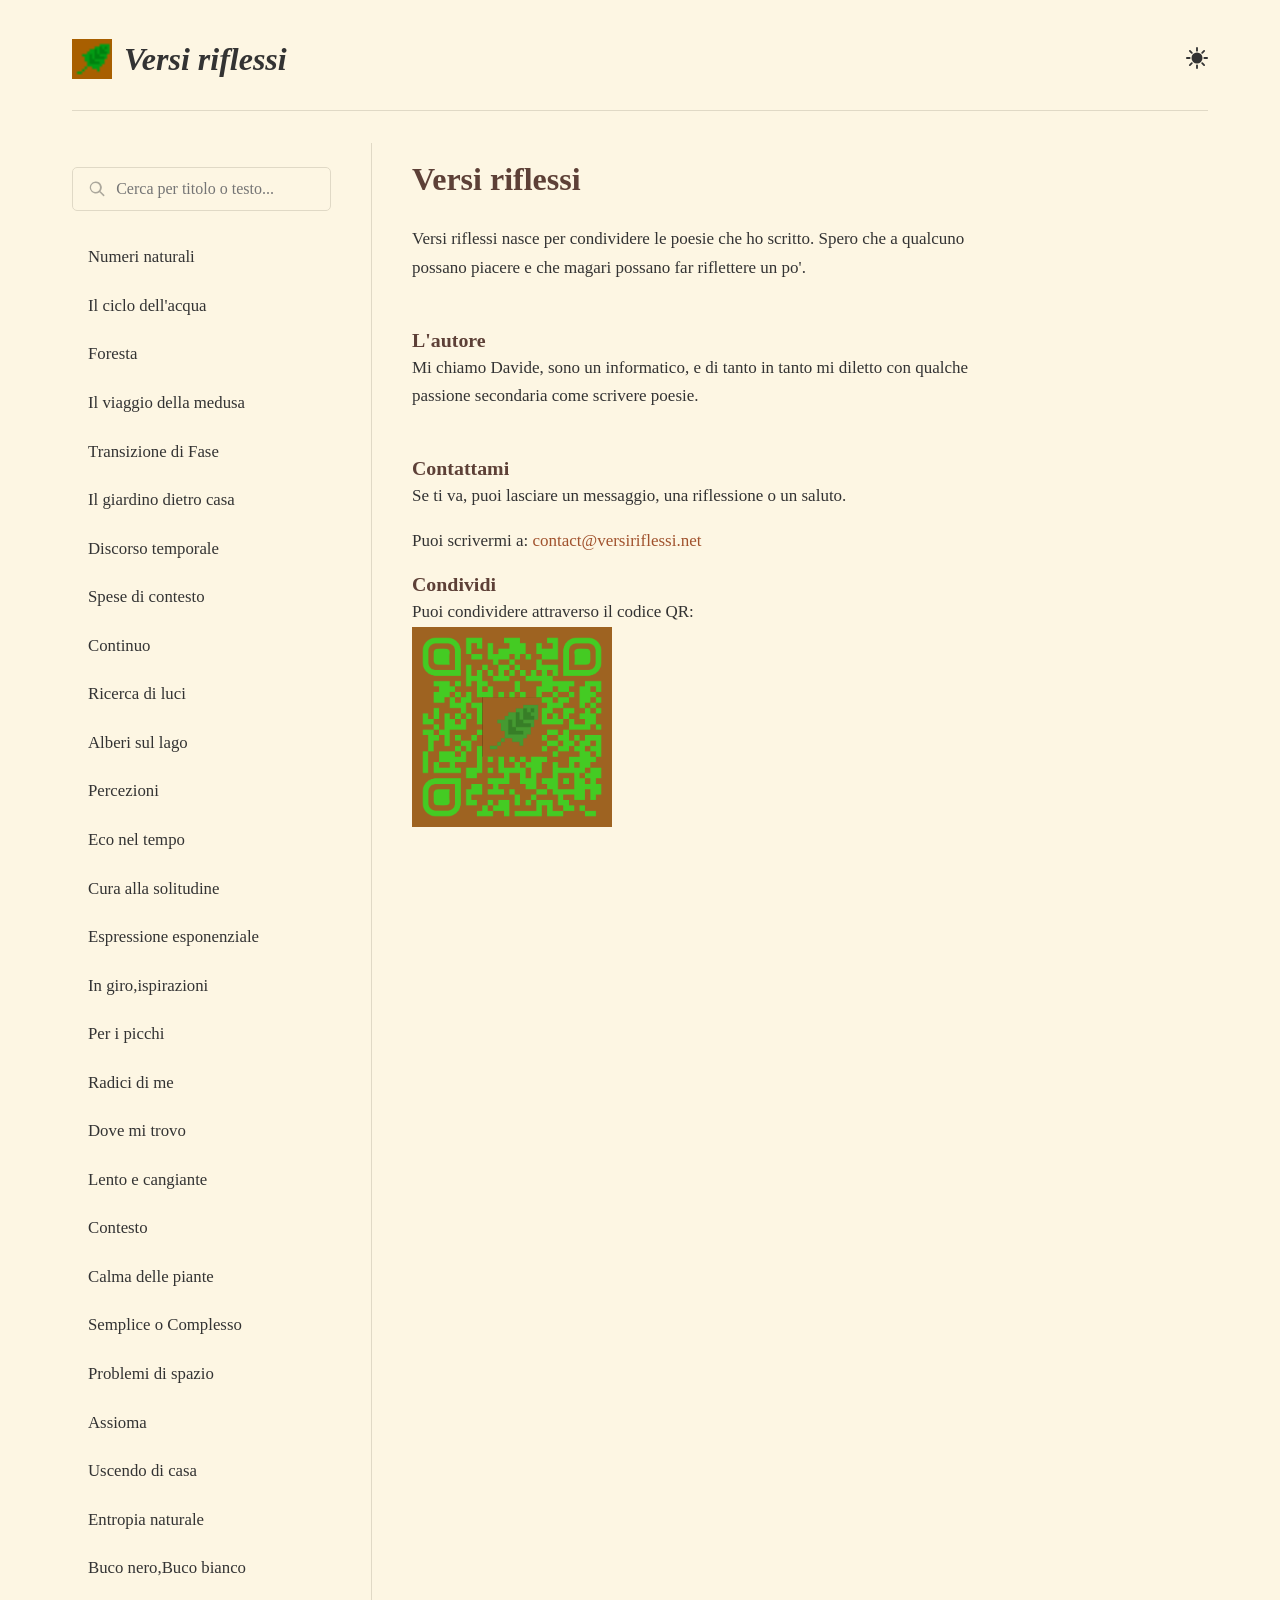
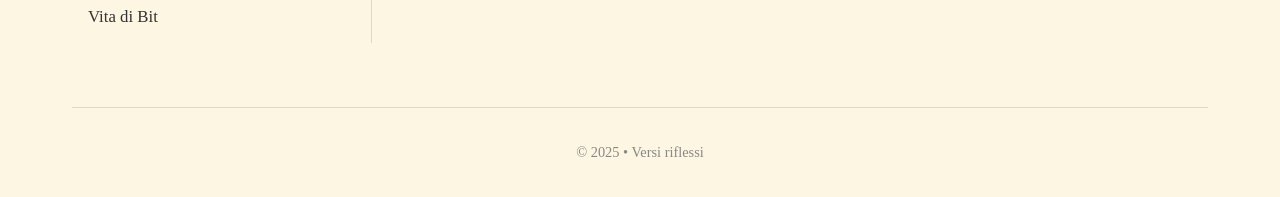
==== commit d9a84ce9: "updates to logo and qr-code" ====
--- a/index.html
+++ b/index.html
@@ -1 +1 @@
-<!DOCTYPE html><html lang="it"><head><meta charset="UTF-8"><meta name="viewport" content="width=device-width, initial-scale=1.0"><title>Versi riflessi</title><meta name="description" content="poesie scritte per qualcuno in cerca di qualcosa da qualche parte"><link rel="icon" type="image/x-icon" href="[data-uri]"><link rel="manifest" href="manifest.json"><meta name="theme-color" content="#a0522d"><meta name="apple-mobile-web-app-capable" content="yes"><meta name="apple-mobile-web-app-status-bar-style" content="default"><link rel="apple-touch-icon" href="icon-192.png"> <style>:root{--bg-color:#fdf6e3;--text-color:#333333;--heading-color:#5d4037;--accent-color:#a0522d;--border-color:#e0d9c6;--panel-bg:rgba(255,255,255,0.5)}html.dark-mode{--bg-color:#1e1e1e;--text-color:#dcdcdc;--heading-color:#e0e0e0;--accent-color:#d4af37;--border-color:#444444;--panel-bg:rgba(40,40,40,0.5)}*{box-sizing:border-box;margin:0;padding:0}body{font-family:'Charter','Georgia',serif;background-color:var(--bg-color);color:var(--text-color);line-height:1.7;font-size:17px;transition:background-color 0.3s,color 0.3s}.container{max-width:1200px;margin:0 auto;padding:2rem}h1,h2,h3{font-family:'Charter','Times New Roman',serif;color:var(--heading-color);line-height:1.3}a{color:var(--accent-color);text-decoration:none;transition:color 0.2s}a:hover{text-decoration:underline}.site-header{display:flex;justify-content:space-between;align-items:center;padding-bottom:1.5rem;border-bottom:1px solid var(--border-color);margin-bottom:2rem}.logo{font-family:'Charter',serif;font-size:2rem;font-weight:700;font-style:italic;color:var(--heading-color)}.logo:hover{text-decoration:none}.header-right{display:flex;align-items:center;gap:2rem}.theme-switcher{background:none;border:none;cursor:pointer;color:var(--text-color)}.theme-switcher svg{width:22px;height:22px}.theme-switcher .moon-icon{display:none}html.dark-mode .theme-switcher .moon-icon{display:block}html.dark-mode .theme-switcher .sun-icon{display:none}.book-layout{display:grid;grid-template-columns:300px 1fr;gap:2.5rem;align-items:flex-start}.left-panel{position:sticky;top:2rem;border-right:1px solid var(--border-color);padding-right:2.5rem}.mobile-toggle{display:none;width:100%;padding:1rem;background-color:var(--accent-color);color:white;border:none;border-radius:5px;font-size:1.1rem;font-weight:600;margin-bottom:1.5rem;cursor:pointer;transition:background-color 0.3s}.mobile-toggle:hover{background-color:var(--heading-color)}html.dark-mode .mobile-toggle{color:#1e1e1e}.mobile-toggle svg{width:18px;height:18px;margin-left:0.5rem;transition:transform 0.3s}.mobile-toggle.expanded svg{transform:rotate(180deg)}.search-container{position:relative}.search-icon{position:absolute;left:1rem;top:50%;transform:translateY(-50%);width:18px;height:18px;fill:var(--text-color);opacity:0.4}.search-box{width:100%;padding:0.75rem 1rem 0.75rem 2.7rem;font-size:1rem;font-family:'Charter',serif;border:1px solid var(--border-color);border-radius:5px;background-color:var(--bg-color);color:var(--text-color);margin-bottom:1.5rem;margin-top:1.5rem}.search-box:focus{outline:none;border-color:var(--accent-color)}#poems-toc{list-style:none}#poems-toc li a{display:block;padding:0.5rem 1rem;border-radius:5px;margin-bottom:0.25rem;font-size:1.05rem;color:var(--text-color)}#poems-toc li a:hover{background-color:var(--panel-bg);text-decoration:none}#poems-toc li a.active{background-color:var(--accent-color);color:white;font-weight:600}html.dark-mode #poems-toc li a.active{color:#1e1e1e}.content-viewer{padding:1rem 0}.content-viewer>section{display:none}.content-viewer>section.active{display:block}.poem-display h2{font-size:2.5rem;margin-bottom:0.5rem}.poem-meta{font-style:italic;color:#888;margin-bottom:2rem;padding-bottom:1.5rem;border-bottom:1px solid var(--border-color)}.poem-text{font-size:1.2rem;line-height:1.5;max-width:65ch}.poem-commentary{margin-top:3rem;padding-top:2rem;border-top:1px solid var(--border-color);max-width:65ch;font-style:italic;background-color:var(--panel-bg);padding:1.5rem;border-radius:5px}.poem-commentary h3{font-style:normal;margin-bottom:1rem}.poem-notes{display:none;margin-top:3rem;padding:1.5rem;background-color:var(--panel-bg);border-left:4px solid var(--accent-color);border-radius:0 5px 5px 0;font-style:italic;font-size:1rem;color:var(--text-color);animation:revealNote 0.6s cubic-bezier(0.22,1,0.36,1)}.poem-notes.revealed{display:block}@keyframes revealNote{from{opacity:0;transform:translateY(20px)}to{opacity:1;transform:translateY(0)}}.poem-display h2{user-select:none;-webkit-user-select:none;cursor:pointer}.page-content{max-width:70ch}.page-content h2{font-size:2rem;margin-bottom:1.5rem}.page-content p{margin-bottom:1rem}.site-footer{text-align:center;margin-top:4rem;padding-top:2rem;font-size:0.9rem;color:#888;border-top:1px solid var(--border-color)}@media(max-width:900px){.book-layout{grid-template-columns:1fr}.left-panel{position:static;height:auto;border-right:none;border-bottom:1px solid var(--border-color);padding-right:0;margin-bottom:2rem;padding-bottom:2rem}.mobile-toggle{display:flex;align-items:center;justify-content:center}.panel-content{display:none}.panel-content.expanded{display:block}}.falling-element{transition:transform 1s cubic-bezier(0.5,1.6,0.4,0.7);transform:translateY(var(--fall-distance))rotate(var(--fall-rotate));pointer-events:none;position:relative;z-index:10;opacity:1 !important}#secret-poem-overlay{position:fixed;top:0;left:0;width:100%;height:100%;background-color:rgba(0,0,0,0.7);backdrop-filter:blur(2px);display:flex;justify-content:center;align-items:center;opacity:0;visibility:hidden;transition:opacity 1s ease-in;z-index:9999}#secret-poem-overlay.visible{opacity:1;visibility:visible}.secret-content{text-align:center;max-width:600px;padding:3rem;background-color:var(--bg-color);color:var(--text-color);border:2px solid var(--accent-color);border-radius:8px;box-shadow:0 20px 50px rgba(0,0,0,0.5);position:relative}.secret-content h2{margin-bottom:1.5rem;color:var(--accent-color);font-family:'EB Garamond',serif}.secret-content button{margin-top:1.5rem;padding:0.8rem 1.5rem;cursor:pointer;background:var(--accent-color);color:#fff;border:none;border-radius:4px;font-family:'EB Garamond',serif;font-size:1.1rem;transition:background 0.3s}.secret-content button:hover{background-color:var(--heading-color)}</style> </head><body><div class="container"><header class="site-header"><a href="#" class="logo" id="logo-link">Versi riflessi</a><div class="header-right"><button id="theme-toggle" class="theme-switcher" aria-label="Toggle dark mode"><svg class="sun-icon" xmlns="http://www.w3.org/2000/svg" viewBox="0 0 24 24" width="24" height="24" stroke="currentColor" fill="none" stroke-width="2" stroke-linecap="round"><circle cx="12" cy="12" r="5" fill="currentColor"/><line x1="12" y1="1" x2="12" y2="4"/><line x1="12" y1="20" x2="12" y2="23"/><line x1="1" y1="12" x2="4" y2="12"/><line x1="20" y1="12" x2="23" y2="12"/><line x1="4.22" y1="4.22" x2="6.34" y2="6.34"/><line x1="17.66" y1="17.66" x2="19.78" y2="19.78"/><line x1="17.66" y1="6.34" x2="19.78" y2="4.22"/><line x1="4.22" y1="19.78" x2="6.34" y2="17.66"/></svg><svg class="moon-icon" xmlns="http://www.w3.org/2000/svg" width="24" height="24" viewBox="0 0 24 24" fill="none" stroke="currentColor" stroke-width="2" stroke-linecap="round" stroke-linejoin="round"><path d="M12 3a6 6 0 0 0 9 9 9 9 0 1 1-9-9Z"></path></svg></button></div></header><main><div class="book-layout"><aside class="left-panel"><button class="mobile-toggle" id="mobile-toggle" aria-label="Mostra/nascondi elenco poesie"> Elenco poesie <svg xmlns="http://www.w3.org/2000/svg" viewBox="0 0 24 24" fill="currentColor"><path d="M12 16l-6-6h12l-6 6z"/></svg></button><div class="panel-content" id="panel-content"><div class="search-container"><svg class="search-icon" xmlns="http://www.w3.org/2000/svg" viewBox="0 0 24 24" fill="currentColor" aria-hidden="true"><path d="M10 2a8 8 0 105.293 14.293l4.907 4.907a1 1 0 001.414-1.414l-4.907-4.907A8 8 0 0010 2zm0 2a6 6 0 110 12A6 6 0 0110 4z"></path></svg><input type="search" id="search-input" class="search-box" placeholder="Cerca per titolo o testo..."></div><ul id="poems-toc"></ul></div></aside><div class="content-viewer"><section id="poems-view" class="active"><div id="poem-display-area"><div class="page-content"><h2>Versi riflessi</h2><p>Versi riflessi nasce per condividere le poesie che ho scritto. Spero che a qualcuno possano piacere e che magari possano far riflettere un po'.</p><br><h3>L'autore</h3><p>Mi chiamo Davide, sono un informatico, e di tanto in tanto mi diletto con qualche passione secondaria come scrivere poesie.</p><br><h3>Contattami</h3><p>Se ti va, puoi lasciare un messaggio, una riflessione o un saluto.</p><p>Puoi scrivermi a: <a href="mailto:contact@versiriflessi.net">contact@versiriflessi.net</a></p></div></div></section></div></div></main><footer class="site-footer"><p>&copy; 2025 • Versi riflessi</p></footer></div><div id="secret-poem-overlay"><div class="secret-content"><h2>Grazie</h2><div class="poem-text" style="font-style: italic; margin-bottom: 2rem;"><div>Hei tu, lettore</div><div>che leggi versi</div><div>scritti in ore e ore</div><div>il riflesso è rotto</div><div>grazie!</div></div><button id="reset-site-btn">Rifletti ancora</button></div></div><div id="secret-poem-overlay"><div class="secret-content"></div></div> <script>const poems=[{id:'numeri-naturali',title:'Numeri naturali',date:'2024-02-29',lines:['Gli alberi fogliano','gli uccelli cantano','mezza età della terra','adolescenza della natura,','incontenibile dai numeri','che pure la definiscono.'],note:'Scritta il 29 Febbraio,pensando a quanto la matematica è il miglior strumento che abbiamo per descrivere la natura,nonostante la natura non sarà mai imbrigliabile dai numeri. I primi quattro versi si riferiscono proprio alla primavera che stà arrivando,e descrivono come la natura sia complessa,come in un uomo possono esserlo l\'adolescenza e la mezz\'età,entrambi aggettivi che descrivono per bene anche la primavera.'},{id:'ciclo-dell-acqua',title:'Il ciclo dell\'acqua',date:'2025-07-11',lines:['Lenta muta la nube','nell\'ondoso specchio','ciò che sarà oggi è','per se stessa passando','identici raggi di sole.','','E il due uno diventa','separa e unisce','finisce dove non sa','ai suoi simili cantando','una vecchia musica nuova'],note:'Scritta in riva al mare,racconta dell\'acqua e del suo percorso,focalizzandosi su una goccia. La nube,che è acuqa,si riflette nel mare,e pensa che essa è ciò che un domani sarà,chiudendo il ciclo dell\'acqua. Ma nonostante essa continua il suo ciclo,il resto del mondo non cambia,i raggi del sole sono identici,e si separano e uniscono in un arcobaleno,mentre la nuvola precipita come pioggia nel mare,diventando uno. È sempre l\'arcobaleno che finisce dove non sa,e canta la musica,cioè il rumore della pioggià che è vecchia come il mondo,eppure nuova ogni volta.'},{id:'foresta',title:'Foresta',date:'2025-08-26',lines:['La verde mente folta','senza trovare pace','comunicando tace','melodie cantando','','All\'uccellin in cima','fa eco la sua voce','passando per la foce','senza quiete andando','','Giunge al formicaio','la mente si riposa','vedendo la sua casa','tranquillità gustando',],note:'Scritta pensando al paragone tra una foresta e il cervello:gli alberi corrispondono ai neuroni,le connessioni alle foglie e alle radici. Nella prima strofa si introduce il tema della foresta e della comunicazione,cioè delle melodie della foresta,come il vento tra gli alberi,che vengono cantate "senza trovar pace",senza tranquillità. La stessa cosa succede all\'uccellino della seconda strofa,che canta e sente solo la sua voce,evocando quindi un senso di solitudine,mentre dalla cima di un albero,scende verso la foce di un fiume,senza quiete(proprio perché canta). La terza strofa invece ritrova la pace e la tranquillità di una formica che ritorna al suo formicaio e che già pregusta la calma e il riposo che la dentro può trovare. Non a caso la formica,dato che le formiche non emettono suoni,e possono quindi rimanere tranquille.'},{id:'il-viaggio-della-medusa',title:'Il viaggio della medusa',date:'2025-08-28',lines:['Ed ecco la medusa','che domani si sposa','ma la porta è chiusa','e muore la mimosa.','','In cerca di una scusa','in giornata afosa','riparte la medusa','triste e pensierosa.','','Tutto ciò che ha usa','per cercare qualcosa','che gli faccia da musa','nella vita noiosa'],note:'Scritta pensando ad un amore che non è corrisposto. La medusa si vuole sposare un domani,ma trova la porta chiusa,cioè il suo amore non è corrisposto,e muore la mimosa che ha portato dentro grazie alla felicità dell\'amore. Subita la delusione va in giro cercando di capire il perché(una scusa)non sia stata accettata,in una giornata afosa,cioè calda e soffocante. Superato l\'amore,rimane solo un vuoto,che deve essere colmato da qualcosa o qualcuno,e la medusa lo cerca senza sosta usando tutte le proprie risorse.'},{id:'transizione-di-fase',title:'Transizione di Fase',date:'2025-08-31',lines:['"Attenti!Sta crollando"','urla il capitano','la cenere volando','è rotta la verità.','','Caduta è la Torre','in oceano di fiamme.','Ecco prega e corre','disperato si tuffò.','','In cerca di riparo','arriva a nuova riva','ora è tutto chiaro','Ecco l\'acqua sorgiva'],note:'La transizione di fase è quel processo per cui una sostanza passa da uno stato della materia ad un altro. In questo contesto indica il cambio di idee,la rottura delle certezze vecchie per formare verità nuove. La poesia è un continuo parallelismo tra un castello che cade durante una battaglia e un soldato che,perso il castello e trovandosi senza certezze,infine giunge a una nuova idea,ad una nuova tranquillità data da una nuova sorgente.'},{id:'il-giardino-dietro-casa',title:'Il giardino dietro casa',date:'2025-08-31',lines:['In giro per il mondo','tanti piccoli posti','io vado visitando:','calmi luoghi nascosti.','','Sulla strada un segno','di un vicino ignoto','di curiosità lo degno','ecco:scatto una foto.','','E dopo una vita','con chi mi sta intorno','vado per la salita:','vecchi legami formo.'],note:'Scritta ripensando a tutte le cose che ci stanno vicino,ma che non degnamo mai di uno sguardo. Questo finché non decidiamo di farci una passeggiata,e scoprire tante piccole cose che attirano la nostra curiosità,stupendoci molto più di quanto possa fare tutto il resto.'},{id:'discorso-temporale',title:'Discorso temporale',date:'2025-09-07',lines:['Come parla il tempo','nessuno lo comprende','va avanti senza scampo:','eppure lo si vende.','','Neutre notizie porta','il ticchettio lento','che pure ci conforta','come un calmo vento.','','Nostalgia io sento','di lontano ricordo','e sentendo mi pento:','sento dolore sordo.',],note:'Questa poesia ha un significato più esplicito delle altre. Il tema principale è il tempo che passa e tutte le cose che porta(le parole che parla),come noi lo sprechiamo,la nostalgia e i rimpianti del passato.'},{id:'spese-di-contesto',title:'Spese di contesto',date:'2025-09-09',lines:['Chi pagherà il costo','della vita coerente','del mio piccolo posto','trovato finalmente.','','Oscuro è il motivo','strana è la ragione','fa principio attivo','il contesto d\'azione.','','Il perché io agisco','sento nel fragore','del girevole disco','sul perpetuo rotore',],note:'A volte vogliamo aderire a determinati principi,diciamo di voler e voler fare cose per aderire a quei principi,ma ci pesa,all\'atto pratico,fare quelle cose:è questo il costo della coerenza. Allo stesso modo,il contesto ci influenza a credere e fare molte cose,ed anche questo è un costo che passiamo. I motivi però si trovano solo dentro di noi,scritti su quel disco,che è il cervello,che non si ferma mai.'},{id:'continuo',title:'Continuo',date:'2025-09-09',lines:['In superficie arriva','un pensiero profondo','e vede sulla riva','uno strano nuovo mondo.','','Quanti pari mai visti','incontra sul cammino','vecchi,giovani,misti','ed esterni perfino.','','Ma come lui nessuno','che possa fare da re','si chinano uno ad uno','finché pace non c\'è.','','Un\'inaspettata voce','alzandosi veloce','il nuovo re uccide','tutti quanti deride.','','Finché piccolo nasce','un pensiero in fasce','dal mezzo egli proviene','un\'idea nuova sostiene.','','La pace egli riporta','lottando con ardore','il popolo conforta','che segue con furore.','','Un ultimo sguardo lancia','all\'ordine che ha posto','saziando la sua pancia','e pagando ogni costo.','','"Addio" infine dice','e torna al profondo','dove guarda felice','il continuo del mondo.'],note:'Lo scontro tra idee diverse è un processo grandioso e terribile,sopratutto quando riguarda quei principi profondi,radicati in noi,sui quali basiamo buona parte della conoscenza. Questo processo può attraversare varie fasi,da quella distruttiva dello scontro a quelle costruttive di messa in ordine e lotta per nuove idee. Infine il processo si conclude con nuovi pensieri che divengono la base della conoscenza,in attesa anche questi di subire lo stesso processo dei loro predecessori.'},{id:'ricerca-di-luci',title:'Ricerca di luci',date:'2025-09-16',lines:['Brama,ma non vuole','cerca,ma non trova','la fonte d\'ogni sole','dove nube non cova.','','Nella vita più volte','si cade in una fossa','a causa delle molte','idee in carne ed ossa.','','Molte luci io vedo','e vado in confusione','per l\'esponente io cedo','che supera il milione.'],note:'Quante volte ci sentiamo sopraffatti dalle idee? Ecco di cosa parla questa poesia.'},{id:'alberi-sul-lago',title:'Alberi sul lago',date:'2025-09-17',lines:['Ecco un Lago montano','innumerevoli alberi lo coprono','con ombrosa luce di pace.','Volano sull\'acqua sostenuti','da se stessi solo dipendono','per avere nutrimento di vita','e dare al mondo se stessi.'],note:'Suggestioni di un paesaggio onirico.'},{id:'percezioni',title:'Percezioni',date:'2025-09-20',lines:['Piccolo vecchie percezioni','per lungo tempo dimenticate','io nuovamente sento','camminando per la vita.','','E da queste vecchie cose','sempre nuove ne nascono','in inaspettati strani modi','che per un piccolo istante','mi conquistano.','','E dall\'unione nasco io','un pezzo per volta:','uno nel passato inconscio,','uno nel presente scivoloso,','uno nel futuro inafferrabile.'],note:'Spesso sento delle sensazioni che fanno parte del mio passato. E con il passare del tempo queste si modificano,cambiano faccia e diventano qualcosa che non avrei mai pensato potessero essere.'},{id:'eco-nel-tempo',title:'Eco nel tempo',date:'2025-09-20',lines:['La stasi temporale è quel momento','in cui un qualcosa io sento.','La stasi...','Io sento...','','Un cristallo temporale è qualcosa','in cui pace io cerco.','Un cristallo...','Io cerco...','','La pace temporale è quel processo','in cui sensazioni io provo.','La pace...','Io provo...','','La sensazione temporale è qualcosa','che con tutto me stesso io voglio.','La sensazione...','Io voglio...','','Il me stesso temporale io sono.','Me stesso...','Io sono.'],note:'Ci sentiamo spesso intrappolati in un ciclo che non ha fine. Ma ci sono dei momenti che non vorremmo che passino mai.'},{id:'cura-alla-solitudine',title:'Cura alla solitudine',date:'2025-09-23',lines:['Quando sei solo nella stanza','esci fuori e vai a guardare','lo specchio vivente che danza','che per le vie del mondo appare.','','Eppure per noi è molto difficile','parlare con il riflesso esterno','poiché diverso è quanto è simile:','egli è unico rifugio nell\'inverno.','','Solo negandoci troviamo il tesoro','che nel mondo ha più valore','eppure lo scambiamo per arido oro','e poi ci lamentiamo per lunghe ore.'],note:'Quanto è difficile confrontarsi con la realtà delle altre persone,con i loro sentimenti,con l\'amore,con l\'amicizia.'},{id:'espressione-esponenziale',title:'Espressione esponenziale',date:'2025-10-01',lines:['Quello che un verso può diventare','l\'occhio attento ce lo deve dire','facendo così l\'euristica dominare.','','Combinazioni infinite ci sono','che contarle ti fa invecchiare','come musica con più di un tono','','In questo quello che facciamo è vita','che a tentoni cerca di migliorare','per cupe valli facendo una gita.'],note:'La realtà che vediamo è un\'esplosione esponenziale di molte variabili,che solo l\'occhio umano,come la selezione naturale,possono cercare di dominare tramite l\'euristica. è da qui che nasce l\'arte.'},{id:'in-giro-ispirazioni',title:'In giro,ispirazioni',date:'2025-10-01',lines:['Come il suono ci ispira','vita ed esperienze possiamo fare','tutte le volte a riprovare','come a se il tempo ci tira.','','Colori liberi alla confusione vanno','tanto che molti vogliono cancellare','perché non vedono ciò che appare','e la libertà della vita non sanno.','','Colori e suoni insieme stanno','per il nostro diletto lavorare','che ci porta sempre a pensare:','tante nuove esperienze diverranno.'],note:'Quando siamo in giro,come quando siamo soli,alcuni suoni ed alcuni colori ci ispirano grandi emozioni. I colori possono sembrare anche confusi,ma non per alcuni a cui questi colori donano vita e,insieme ai suoni,generano nuove esperienze.'},{id:'per-i-picchi',title:'Per i picchi',date:'2025-10-01',lines:['Ciò che ci fa stare bene','è l\'idea di qualcosa di banale','che ci faccia spostare di un canale','la ricerca della nostra vita.','','Mi giro,mi volto','di nuovo all\'inizio mi trovo','proprio all\'uscita del mio covo','che per molto vicino mi stà.','','Mi sposto,scappo un po\'','ma dalle ombre fuga non c\'è','tanto che la testa mi gira come te','insieme scalando questa via.','','Picchi improvvisi io vedo:','gioia al pensiero di salire','ma si abbassa prima di partire','e di nuovo sono in questo piatto mar.'],note:'Una nuova idea ci spesso ci conquista,fino a quando non ci rendiamo conto che di fatto è una cosa normalissima,ci passa l\'entusiasmo e torniamo come prima.'},{id:'radici-di-me',title:'Radici di me',date:'2025-10-04',lines:['Dentro di me radici profonde','l\'originario albero ha messo','tanto che anche adesso','il ferro non rompe le onde','della vita piantata a terra.','','E mentre sempre più','da essa lontano vado','triste sono non di rado','per il verde che non vè più:','solo esso vita può dare.'],note:'Sempre più stiamo andando verso un mondo fatto di metallo e silicio. Ogni tanto è bene tornare alla natura,alle foglie,alle radici.'},{id:'dove-mi-trovo',title:'Dove mi trovo',date:'2025-10-06',lines:['Scherzare piace al passaggio','delle comete,e del saggio,','del niente,del poco,del tutto','pieno di nascita e di lutto.','','A volte,corto','finché non morto','è il gaio sentire','del gioco a non finire.','','A quel punto decisamente lungo diventa','e più va avanti e più la noia ritenta:','il controllo vuole e mai se ne vuole andare','a casa della pace non mi vuole portare.','','Infine sveglio mi ritrovo','senza buco nero,senza vuoto covo','e nulla mi rimane da fare','se non il tempo imparare ad apprezzare.'],note:'A volte il tempo ci sembra lungo,a volte ci sembra corto. Tutto dipende da noi,da come lo trascorriamo. A volte siamo nel vuoto,a volte vicino ad un buco nero,ma poi quello che conta è imparare ad apprezzarlo.'},{id:'lento-e-cangiante',title:'Lento e cangiante',date:'2025-10-20',lines:['Lento e cangiante','ma noi nessun pixel','vediamo mutante.','','Di volta in volta','traslato è stato','distanza non molta.','','Ma la somma','grande diventa','tanto che in overflow','manda la gomma.'],note:'I cambiamenti sono lenti e continui. Noi spesso non ce ne rendiamo conto. Ma ad un certo punto,vengono accumulati così tanti cambiamenti che è impossibile tornare indietro. Questa è anche una delle teorie più accreditate per quanto riguarda l\'invecchiamento:si accumulano progressivamente tanti errori nel DNA.'},{id:'contesto',title:'Contesto',date:'2025-10-21',lines:['La macchia si sposta','si muove,si scosta','preparo nel prato','un bello stufato','di carne squisita','profuma di vita','decide le cose','diventan famose','per buona ricetta','mi taglio una fetta','pensando le frasi','a lungo rimasi','la macchia guardando','grande diventando','rimasi me stesso','trovando un nesso','mangiando la carne','sapendo che farne','mi alzo,inseguo','la vita proseguo','nel mondo io dormo','che sogni che formo','onirico regno','che fatto di legno','increspa le onde','le rompe,le fonde','mi sveglio cresciuto','l\'ho sempre saputo','chiara è quest\'ora','che mondo ristora','indicazione dando','lo guardo studiando.'],note:'Per capire a fondo qualcosa,è importante analizzarne il contesto. Ciò che a prima impressione sembra qualcosa,riguardandola ci sembra altro. Il contesto è l\'informazione stessa,o buona parte di essa,che come una macchia la segue.'},{id:'calma-delle-piante',title:'Calma delle piante',date:'2025-10-25',lines:['La danza di lance','delizia le pance','dell\'occhio e del cuore.','','Da solo per ore','sto col mio avo','una buca io scavo.','','Pianto un virgulto','che ricorda un sussulto','che insegna chi sono.','','Rosso è il dono','della lunga vita','in moto,infinita.'],note:'Le piante,come i nostri avi,ci possono insegnare tantissimo,se solo vorremmo ascoltarli.'},{id:'semplice-o-complesso',title:'Semplice o Complesso',date:'2025-11-11',lines:['In questa realtà','mi sento schiacciato','dalla complessità','dell\'universo infinito.','Conoscendo l\'errore:','converge il semplice','in realtà indeterminate'],note:'Ci sono due realtà infinitamente semplici,che sono la realtà fisica vera e propria,dove non esiste astrazione e tutto e uguale solo a se stesso,e la realtà di Dio,che è infinitamente semplice perché racchiude tutto in se stesso:Amore. Ma noi viviamo nella terra di mezzo,in questa infinita complessità.'},{id:'problemi-di-spazio',title:'Problemi di spazio',date:'2025-11-20',lines:['Col tempo la memoria','io devo deallocare','per fare un po\' baldoria.','','Non voglio dimenticare','i bei momenti di vita','ma spazio io Devo fare.','','Nell\'overflow partita','ci perde ogni persona','fin quando tutta è finita.'],note:'Ogni tanto abbiamo bisogno di nuovo spazio nella nostra vita,per poter iniziare nuove cose,nuovi percorsi. Non possiamo semplicemente continuare ad accumulare,per il semplice fatto che noi siamo in grado di gestire solo un numero costante di cose contemporaneamente'},{id:'assioma',title:'Assioma',date:'2025-11-21',lines:['Ho trovato un assioma','in un angolo era posto','a guardia di una persona.','','Egli è principio di ogni','buona cosa che avviene','all\'inizio dei miei sogni.','','Ma svegliandomi io penso','a che serve un assioma?','Questo non ha senso.','','Camminando per la via','di nuovo l\'assioma vedo','ma lo caccio via via.','','Un nuovo assioma ho trovato','che più di tutto mi attrae','ora ho notato il vecchio stonato.'],note:'Tutti noi in fondo ci basiamo su qualche regola morale interiore che è alla base delle decisioni che prendiamo. In questo,le regole prese in esame in questa poesia sono due:dare per scontato che gli altri siano buoni ed amare gli altri a prescindere da ciò. Se la prima,ad un primo esame,può sembrare quella corretta,nella poesia mi rendo conto che in realtà la seconda è superiore.'},{id:'uscendo-di-casa',title:'Uscendo di casa',date:'2025-12-13',lines:['Uscendo di casa per la fretta','una porta sbatto forte','danno:è rotto il vetro','userò la porta sul retro.','','Al ritorno vedo schegge:','mi illuminano di Infiniti','riflessi soli e indefiniti','di un concetto,di un gregge.','','Con pazienza riunisco','infiniti pezzi di luce','finchè il pensiero finisco','per disegnare come posso.','','Fuori ne viene cangiante','un armadio a due ante','dove me stesso ripongo','per un riflesso futuro di me.',],note:'Per creare dei posti in cui riporre le nostre idee,dobbiamo prima uscire dalla nostra confort zone,e poi ricostruire tutte le idee in modo che trasmettano la vera essenza di ciò che vogliamo dire,guardandole da molti punti diversi. Questa poesia è una metafora per questa cosa.'},{id:'entropia-naturale',title:'Entropia naturale',date:'2026-02-20',lines:['Vento soffia nell\'erba del mio cuore','cresce,s\'ingrossa,diventa calore.','Disordine sparso che ordine lede','si gira si perde eppure egli vede','entropico lago.'],note:'La natura è capace di crare e distruggere l\'ordine delle cose,sia fuori che dentro di noi.'},{id:'buco-nero-buco-bianco',title:'Buco nero,Buco bianco',date:'2026-04-23',lines:['Apro gli occhi al mattino','e mi sveglio buco nero','Vorrei,vorrei,ma non riesco a smettere.','Li richiudo alla sera','e sono più sazio che mai','di stelle ripieno','di salute un po\' meno.','','Un giorno apro gli occhi','ma nessuno intorno a me.','Resto affamato,piango perché','nuova informazione oggi non c\'è,','nella grande via che attraversa la città.','','Poi mi ritrovo buco bianco','eccomi sono qui che aspetto','la lenta armonia delle cose','che ho costruito dentro.'],note:'Sempre più spesso siamo in preda ad una bulimia di contenuti,di informazioni. Ma questo non ci può fare bene.'},{id:'vita-di-bit',title:'Vita di Bit',date:'2026-04-23',lines:['Alba di nuovo mondo ora inizia','quando plache acque si calmano','si mostra il fiore senza malizia','le stelle al grande capo saltano.','','Si sveglia il formicaio rumoroso','mille suoni sentendo ricominciare','ecco che inizia il primo viavai brioso','necessario al nostro sostentare.','','Per strada nessuno,poi uno,poi mille','ingarbugli si creano e rompono','destinazione bramano pupille','finchè alti valori non leggono.','','Da qualche parte in questo contesto','ruotano veloci elettroni','finché nasce un piccolo Bit di testo','tra corde di fulmini e tuoni.','','Una grande magia avviene nell\'istante','che l\'universo viene dimezzato','nessuno sa quanto Bit è importante','fin quando quanto quantizzato è stato.','','Un eterno risultato ha portato','una sola decisione,una misura','che non può essere più cambiato','se non forse solo dall\'usura.','','Viaggia veloce per lunghi giorni','in segnali ripone la sua esistenza','in attesa che vecchio ordine torni','distrutto da lui con la sua presenza.','','Tanti mondi viaggia ai più sconosciuti','nuove cifre incontra andando per via','dei fili egli cerca che siano astuti:','gente che buona e intelligente sia.','','Scintille generando,per strada egli va','reami guardando finché magia non ha','amici cercando perché solo non sta','bei libri leggendo finch\'egli non sa','','Finalmente un giorno a lungo atteso','Per il piccolo Bit infine arriva','di lasciare questo suo grande peso','di tirare la barca sulla riva','','Una bella cifra gemella lui trova','ed ecco è formata una catena.','Nel suo cuore entropia non cova','il Creatore ringrazia ad ogni cena.','','Nella sequenza principale lui entra','finalmente normalità lui sente','nella danza Bit si concentra','finché le stagioni passano lente.','','Qui Bit il suo recinto costruisce','che insieme agli amici di una vita','la terra cura,con le piante guarisce','mentre poesie di mondo lontano cita.','','Un giorno,un mese,un anno passa','cresce la vita,che il tempo aumenta.','Poco si lamenta di qualche tassa','che paga sul guadagno della menta.','','Sembra che questo mondo non finisce','mai pensando ad un futuro diverso.','è difficile trovare qualcosa che unisce','che sposti da lì quel Bit di verso.','','Un giorno infine arriva un qualcosa','per tutti difficile da ignorare','tant\'è vero che Bit sfidarlo non osa','gira,ruota,sta li ad osservare.','','Come un cuoco che cibi miscela','come in un gioco che scambia carte','come un pittore che cambia la tela','tutto finisce come opera d\'arte.','','Così Bit ecco ritrova se stesso','per strade buie si perde girando','ecco non sa più cosa fare adesso','una soluzione egli cerca cantando.','','Tutto fa tutto gira tutto guarda','si Volta trema e infine rivolta','crepuscolo buio nell\'ora tarda','la vera bianca serenità è tolta.','','L\'universo ora è più grande','torna all\'inizio,alla generazione','che guarda alta come le Ande','nondeterministica creazione.','','Una vera bilancia di riflesso','che è sempre in ondoso moto','nel suo grande piano complesso','tanto difficile farle una foto','','L\'indomani tutto riparte dal cielo','dalla supernova che scintilla','da chi ammira un po\' su un telo','e chi ignora. la vita arzilla.','','Fatto non si sa:nessuno ne parla','nell\'eternità un soffio è passato','qualcuno è stato ad usarla','finché tutto è dimenticato.','','Piccola luce piano scompare','rimane solo un buco nero','che tutto nuovo è pronto a creare','solo ciò che è vero.'],note:'Grande storia di un Bit,che viene prima generato,fa la sua vita e poi scompare.'}];document.addEventListener('DOMContentLoaded',()=>{const themeToggle=document.getElementById('theme-toggle');const htmlEl=document.documentElement;const applyTheme=(theme)=>{htmlEl.classList.toggle('dark-mode',theme==='dark');};const savedTheme=localStorage.getItem('theme')||(window.matchMedia('(prefers-color-scheme:dark)').matches ? 'dark':'light');applyTheme(savedTheme);themeToggle.addEventListener('click',()=>{const isDarkMode=htmlEl.classList.contains('dark-mode');const newTheme=isDarkMode ? 'light':'dark';applyTheme(newTheme);localStorage.setItem('theme',newTheme);});const contentSections=document.querySelectorAll('.content-viewer>section');const poemsToc=document.getElementById('poems-toc');const poemDisplayArea=document.getElementById('poem-display-area');const searchInput=document.getElementById('search-input');const logoLink=document.getElementById('logo-link');const mobileToggle=document.getElementById('mobile-toggle');const panelContent=document.getElementById('panel-content');const welcomeMessageHTML=poemDisplayArea.innerHTML;poems.sort((a,b)=>new Date(a.date)-new Date(b.date));poemsToc.innerHTML=poems.map(poem=>`<li><a href="#${poem.id}" data-poem-id="${poem.id}">${poem.title}</a></li>`).join('');const tocLinks=poemsToc.querySelectorAll('a');const displayPoem=(poemId)=>{const poem=poems.find(p=>p.id===poemId);if(!poem)return;const noteHTML=poem.note ? `<div class="poem-notes"><strong>Nota dell'autore:</strong><br>${poem.note}</div>`:'';const poemHTML=`<article class="poem-display"><h2 id="active-poem-title">${poem.title}</h2><p class="poem-meta">${new Date(poem.date).toLocaleDateString('it-IT',{year:'numeric',month:'long',day:'numeric'})}</p><div class="poem-text">${poem.lines.map(line=>`<div>${line||'&nbsp;'}</div>`).join('')}</div>${noteHTML}</article>`;poemDisplayArea.innerHTML=poemHTML;const titleElement=document.getElementById('active-poem-title');const notesElement=poemDisplayArea.querySelector('.poem-notes');let clickCount=0;if(titleElement&&notesElement){titleElement.addEventListener('click',()=>{clickCount++;if(clickCount===5){notesElement.classList.add('revealed');notesElement.scrollIntoView({behavior:'smooth',block:'nearest'});clickCount=0;}});}tocLinks.forEach(link=>link.classList.toggle('active',link.dataset.poemId===poemId));};const switchView=(viewId)=>{contentSections.forEach(section=>section.classList.toggle('active',section.id===viewId));};const resetToHomeView=()=>{switchView('poems-view');poemDisplayArea.innerHTML=welcomeMessageHTML;tocLinks.forEach(link=>{link.classList.remove('active');link.parentElement.style.display='';});searchInput.value='';history.pushState("",document.title,window.location.pathname+window.location.search);};const toggleMobilePanel=()=>{const isExpanded=panelContent.classList.contains('expanded');panelContent.classList.toggle('expanded');mobileToggle.classList.toggle('expanded');mobileToggle.setAttribute('aria-expanded',!isExpanded);};const closeMobilePanelIfOpen=()=>{if(window.innerWidth<=900&&panelContent.classList.contains('expanded')){panelContent.classList.remove('expanded');mobileToggle.classList.remove('expanded');mobileToggle.setAttribute('aria-expanded','false');}};logoLink.addEventListener('click',(e)=>{e.preventDefault();resetToHomeView();closeMobilePanelIfOpen();});mobileToggle.addEventListener('click',toggleMobilePanel);poemsToc.addEventListener('click',(e)=>{if(e.target.tagName==='A'&&e.target.dataset.poemId){e.preventDefault();switchView('poems-view');displayPoem(e.target.dataset.poemId);window.location.hash=e.target.hash;closeMobilePanelIfOpen();}});window.addEventListener('resize',()=>{if(window.innerWidth>900){panelContent.classList.remove('expanded');mobileToggle.classList.remove('expanded');mobileToggle.setAttribute('aria-expanded','false');}});searchInput.addEventListener('input',(e)=>{const searchTerm=e.target.value.toLowerCase();if(searchTerm.trim()==='lettere'){triggerEasterEgg();return;}poems.forEach(poem=>{const title=poem.title.toLowerCase();const content=poem.lines.join(' ').toLowerCase();const isMatch=title.includes(searchTerm)||content.includes(searchTerm);const linkElement=poemsToc.querySelector(`[data-poem-id="${poem.id}"]`);if(linkElement){linkElement.parentElement.style.display=isMatch ? '':'none';}});});const triggerEasterEgg=()=>{const targets=[document.querySelector('.site-header'),document.querySelector('.left-panel'),...document.querySelectorAll('.content-viewer>section'),document.querySelector('.site-footer')];const windowHeight=window.innerHeight;targets.forEach(el=>{if(el&&getComputedStyle(el).display!=='none'){const rect=el.getBoundingClientRect();let distanceToBottom=windowHeight-rect.bottom;const pileRandomness=Math.random()*80;const finalDrop=Math.max(0,distanceToBottom-pileRandomness);const randomDeg=(Math.random()*20)-10;el.style.setProperty('--fall-distance',`${finalDrop}px`);el.style.setProperty('--fall-rotate',`${randomDeg}deg`);el.classList.add('falling-element');}});setTimeout(()=>{document.getElementById('secret-poem-overlay').classList.add('visible');},1500);};const resetBtn=document.getElementById('reset-site-btn');if(resetBtn){resetBtn.addEventListener('click',()=>{document.getElementById('secret-poem-overlay').classList.remove('visible');const targets=document.querySelectorAll('.falling-element');targets.forEach(el=>{el.classList.remove('falling-element');el.style.removeProperty('--fall-distance');el.style.removeProperty('--fall-rotate');el.style.transform='';});searchInput.value='';searchInput.focus();const allLinks=poemsToc.querySelectorAll('li');allLinks.forEach(li=>li.style.display='');});}const currentHash=window.location.hash.substring(1);const poemLink=Array.from(tocLinks).find(link=>link.hash===`#${currentHash}`);if(poemLink){switchView('poems-view');displayPoem(poemLink.dataset.poemId);}else{switchView('poems-view');}});</script> <script>if("serviceWorker" in navigator){navigator.serviceWorker.register("service-worker.js").then(()=>console.log("Service Worker registered")).catch(err=>console.error("SW registration failed:",err));}</script> </body></html>+<!doctype html><html lang="it"><head><meta charset="UTF-8" /><meta name="viewport" content="width=device-width, initial-scale=1.0" /><title>Versi riflessi</title><meta name="description" content="poesie scritte per qualcuno in cerca di qualcosa da qualche parte" /><link rel="icon" type="image/x-icon" href="[data-uri]" /><link rel="manifest" href="manifest.json" /><meta name="theme-color" content="#a0522d" /><meta name="apple-mobile-web-app-capable" content="yes" /><meta name="apple-mobile-web-app-status-bar-style" content="default" /><link rel="apple-touch-icon" href="icon-192.png" /> <style>:root{--bg-color:#fdf6e3;--text-color:#333333;--heading-color:#5d4037;--accent-color:#a0522d;--border-color:#e0d9c6;--panel-bg:rgba(255,255,255,0.5)}html.dark-mode{--bg-color:#1e1e1e;--text-color:#dcdcdc;--heading-color:#e0e0e0;--accent-color:#d4af37;--border-color:#444444;--panel-bg:rgba(40,40,40,0.5)}*{box-sizing:border-box;margin:0;padding:0}body{font-family:"Charter","Georgia",serif;background-color:var(--bg-color);color:var(--text-color);line-height:1.7;font-size:17px;transition:background-color 0.3s,color 0.3s}.container{max-width:1200px;margin:0 auto;padding:2rem}h1,h2,h3{font-family:"Charter","Times New Roman",serif;color:var(--heading-color);line-height:1.3}a{color:var(--accent-color);text-decoration:none;transition:color 0.2s}a:hover{text-decoration:underline}.site-header{display:flex;justify-content:space-between;align-items:center;padding-bottom:1.5rem;border-bottom:1px solid var(--border-color);margin-bottom:2rem}.logo{font-family:"Charter",serif;font-size:2rem;font-weight:700;font-style:italic;color:var(--heading-color)}.logo:hover{text-decoration:none}.header-right{display:flex;align-items:center;gap:2rem}.theme-switcher{background:none;border:none;cursor:pointer;color:var(--text-color)}.theme-switcher svg{width:22px;height:22px}.theme-switcher .moon-icon{display:none}html.dark-mode .theme-switcher .moon-icon{display:block}html.dark-mode .theme-switcher .sun-icon{display:none}.book-layout{display:grid;grid-template-columns:300px 1fr;gap:2.5rem;align-items:flex-start}.left-panel{position:sticky;top:2rem;border-right:1px solid var(--border-color);padding-right:2.5rem}.mobile-toggle{display:none;width:100%;padding:1rem;background-color:var(--accent-color);color:white;border:none;border-radius:5px;font-size:1.1rem;font-weight:600;margin-bottom:1.5rem;cursor:pointer;transition:background-color 0.3s}.mobile-toggle:hover{background-color:var(--heading-color)}html.dark-mode .mobile-toggle{color:#1e1e1e}.mobile-toggle svg{width:18px;height:18px;margin-left:0.5rem;transition:transform 0.3s}.mobile-toggle.expanded svg{transform:rotate(180deg)}.search-container{position:relative}.search-icon{position:absolute;left:1rem;top:50%;transform:translateY(-50%);width:18px;height:18px;fill:var(--text-color);opacity:0.4}.search-box{width:100%;padding:0.75rem 1rem 0.75rem 2.7rem;font-size:1rem;font-family:"Charter",serif;border:1px solid var(--border-color);border-radius:5px;background-color:var(--bg-color);color:var(--text-color);margin-bottom:1.5rem;margin-top:1.5rem}.search-box:focus{outline:none;border-color:var(--accent-color)}#poems-toc{list-style:none}#poems-toc li a{display:block;padding:0.5rem 1rem;border-radius:5px;margin-bottom:0.25rem;font-size:1.05rem;color:var(--text-color)}#poems-toc li a:hover{background-color:var(--panel-bg);text-decoration:none}#poems-toc li a.active{background-color:var(--accent-color);color:white;font-weight:600}html.dark-mode #poems-toc li a.active{color:#1e1e1e}.content-viewer{padding:1rem 0}.content-viewer>section{display:none}.content-viewer>section.active{display:block}.poem-display h2{font-size:2.5rem;margin-bottom:0.5rem}.poem-meta{font-style:italic;color:#888;margin-bottom:2rem;padding-bottom:1.5rem;border-bottom:1px solid var(--border-color)}.poem-text{font-size:1.2rem;line-height:1.5;max-width:65ch}.poem-commentary{margin-top:3rem;padding-top:2rem;border-top:1px solid var(--border-color);max-width:65ch;font-style:italic;background-color:var(--panel-bg);padding:1.5rem;border-radius:5px}.poem-commentary h3{font-style:normal;margin-bottom:1rem}.poem-notes{display:none;margin-top:3rem;padding:1.5rem;background-color:var(--panel-bg);border-left:4px solid var(--accent-color);border-radius:0 5px 5px 0;font-style:italic;font-size:1rem;color:var(--text-color);animation:revealNote 0.6s cubic-bezier(0.22,1,0.36,1)}.poem-notes.revealed{display:block}@keyframes revealNote{from{opacity:0;transform:translateY(20px)}to{opacity:1;transform:translateY(0)}}.poem-display h2{user-select:none;-webkit-user-select:none;cursor:pointer}.page-content{max-width:70ch}.page-content h2{font-size:2rem;margin-bottom:1.5rem}.page-content p{margin-bottom:1rem}.site-footer{text-align:center;margin-top:4rem;padding-top:2rem;font-size:0.9rem;color:#888;border-top:1px solid var(--border-color)}@media(max-width:900px){.book-layout{grid-template-columns:1fr}.left-panel{position:static;height:auto;border-right:none;border-bottom:1px solid var(--border-color);padding-right:0;margin-bottom:2rem;padding-bottom:2rem}.mobile-toggle{display:flex;align-items:center;justify-content:center}.panel-content{display:none}.panel-content.expanded{display:block}}.falling-element{transition:transform 1s cubic-bezier(0.5,1.6,0.4,0.7);transform:translateY(var(--fall-distance))rotate(var(--fall-rotate));pointer-events:none;position:relative;z-index:10;opacity:1 !important}#secret-poem-overlay{position:fixed;top:0;left:0;width:100%;height:100%;background-color:rgba(0,0,0,0.7);backdrop-filter:blur(2px);display:flex;justify-content:center;align-items:center;opacity:0;visibility:hidden;transition:opacity 1s ease-in;z-index:9999}#secret-poem-overlay.visible{opacity:1;visibility:visible}.secret-content{text-align:center;max-width:600px;padding:3rem;background-color:var(--bg-color);color:var(--text-color);border:2px solid var(--accent-color);border-radius:8px;box-shadow:0 20px 50px rgba(0,0,0,0.5);position:relative}.secret-content h2{margin-bottom:1.5rem;color:var(--accent-color);font-family:"EB Garamond",serif}.secret-content button{margin-top:1.5rem;padding:0.8rem 1.5rem;cursor:pointer;background:var(--accent-color);color:#fff;border:none;border-radius:4px;font-family:"EB Garamond",serif;font-size:1.1rem;transition:background 0.3s}.secret-content button:hover{background-color:var(--heading-color)}.logo{display:flex;align-items:center;gap:12px;text-decoration:none;font-weight:bold;color:#333}.logo-img{height:40px;width:auto}.qr-img{height:200px;width:auto;cursor:zoom-in;transition:transform 0.2s}.qr-img:hover{transform:scale(1.02)}#qr-modal.show img{transform:scale(1)}.modal-overlay{position:fixed;top:0;left:0;width:100%;height:100%;z-index:10000;display:flex;justify-content:center;align-items:center;background:rgba(0,0,0,0.6);backdrop-filter:blur(0px);opacity:0;visibility:hidden;transition:all 0.2s ease-out;cursor:zoom-out}.modal-overlay img{max-height:80%;max-width:90%;border-radius:10px;transform:scale(0.8);transition:transform 0.2s cubic-bezier(0.2,0,0.2,1)}.modal-overlay.active{opacity:1;visibility:visible;backdrop-filter:blur(8px)}.modal-overlay.active img{transform:scale(1)}</style> </head><body><div class="container"><header class="site-header"><a href="#" class="logo" id="logo-link"><img src="[data-uri]" alt="Versi riflessi logo" class="logo-img" /> Versi riflessi </a><div class="header-right"><button id="theme-toggle" class="theme-switcher" aria-label="Toggle dark mode" ><svg class="sun-icon" xmlns="http://www.w3.org/2000/svg" viewBox="0 0 24 24" width="24" height="24" stroke="currentColor" fill="none" stroke-width="2" stroke-linecap="round" ><circle cx="12" cy="12" r="5" fill="currentColor" /><line x1="12" y1="1" x2="12" y2="4" /><line x1="12" y1="20" x2="12" y2="23" /><line x1="1" y1="12" x2="4" y2="12" /><line x1="20" y1="12" x2="23" y2="12" /><line x1="4.22" y1="4.22" x2="6.34" y2="6.34" /><line x1="17.66" y1="17.66" x2="19.78" y2="19.78" /><line x1="17.66" y1="6.34" x2="19.78" y2="4.22" /><line x1="4.22" y1="19.78" x2="6.34" y2="17.66" /></svg><svg class="moon-icon" xmlns="http://www.w3.org/2000/svg" width="24" height="24" viewBox="0 0 24 24" fill="none" stroke="currentColor" stroke-width="2" stroke-linecap="round" stroke-linejoin="round" ><path d="M12 3a6 6 0 0 0 9 9 9 9 0 1 1-9-9Z"></path></svg></button></div></header><main><div class="book-layout"><aside class="left-panel"><button class="mobile-toggle" id="mobile-toggle" aria-label="Mostra/nascondi elenco poesie" > Elenco poesie <svg xmlns="http://www.w3.org/2000/svg" viewBox="0 0 24 24" fill="currentColor" ><path d="M12 16l-6-6h12l-6 6z" /></svg></button><div class="panel-content" id="panel-content"><div class="search-container"><svg class="search-icon" xmlns="http://www.w3.org/2000/svg" viewBox="0 0 24 24" fill="currentColor" aria-hidden="true" ><path d="M10 2a8 8 0 105.293 14.293l4.907 4.907a1 1 0 001.414-1.414l-4.907-4.907A8 8 0 0010 2zm0 2a6 6 0 110 12A6 6 0 0110 4z" ></path></svg><input type="search" id="search-input" class="search-box" placeholder="Cerca per titolo o testo..." /></div><ul id="poems-toc"></ul></div></aside><div class="content-viewer"><section id="poems-view" class="active"><div id="poem-display-area"><div class="page-content"><h2>Versi riflessi</h2><p> Versi riflessi nasce per condividere le poesie che ho scritto. Spero che a qualcuno possano piacere e che magari possano far riflettere un po'. </p><br /><h3>L'autore</h3><p> Mi chiamo Davide, sono un informatico, e di tanto in tanto mi diletto con qualche passione secondaria come scrivere poesie. </p><br /><h3>Contattami</h3><p> Se ti va, puoi lasciare un messaggio, una riflessione o un saluto. </p><p> Puoi scrivermi a: <a href="mailto:contact@versiriflessi.net" >contact@versiriflessi.net</a ></p><h3>Condividi</h3><p> Puoi condividere attraverso il codice QR: <br /><img src="qr-code.png" alt="qr-code" class="qr-img" /><div id="qr-modal" class="modal-overlay"><img id="modal-img" src="qr-code.png" alt="Ingrandimento QR Code"></div></p></div></div></section></div></div></main><footer class="site-footer"><p>&copy; 2025 • Versi riflessi</p></footer></div><div id="secret-poem-overlay"><div class="secret-content"><h2>Grazie</h2><div class="poem-text" style="font-style: italic; margin-bottom: 2rem" ><div>Hei tu, lettore</div><div>che leggi versi</div><div>scritti in ore e ore</div><div>il riflesso è rotto</div><div>grazie!</div></div><button id="reset-site-btn">Rifletti ancora</button></div></div><div id="secret-poem-overlay"><div class="secret-content"></div></div> <script>const poems=[{id:"numeri-naturali",title:"Numeri naturali",date:"2024-02-29",lines:["Gli alberi fogliano","gli uccelli cantano","mezza età della terra","adolescenza della natura,","incontenibile dai numeri","che pure la definiscono.",],note:"Scritta il 29 Febbraio,pensando a quanto la matematica è il miglior strumento che abbiamo per descrivere la natura,nonostante la natura non sarà mai imbrigliabile dai numeri. I primi quattro versi si riferiscono proprio alla primavera che stà arrivando,e descrivono come la natura sia complessa,come in un uomo possono esserlo l'adolescenza e la mezz'età,entrambi aggettivi che descrivono per bene anche la primavera.",},{id:"ciclo-dell-acqua",title:"Il ciclo dell'acqua",date:"2025-07-11",lines:["Lenta muta la nube","nell'ondoso specchio","ciò che sarà oggi è","per se stessa passando","identici raggi di sole.","","E il due uno diventa","separa e unisce","finisce dove non sa","ai suoi simili cantando","una vecchia musica nuova",],note:"Scritta in riva al mare,racconta dell'acqua e del suo percorso,focalizzandosi su una goccia. La nube,che è acuqa,si riflette nel mare,e pensa che essa è ciò che un domani sarà,chiudendo il ciclo dell'acqua. Ma nonostante essa continua il suo ciclo,il resto del mondo non cambia,i raggi del sole sono identici,e si separano e uniscono in un arcobaleno,mentre la nuvola precipita come pioggia nel mare,diventando uno. È sempre l'arcobaleno che finisce dove non sa,e canta la musica,cioè il rumore della pioggià che è vecchia come il mondo,eppure nuova ogni volta.",},{id:"foresta",title:"Foresta",date:"2025-08-26",lines:["La verde mente folta","senza trovare pace","comunicando tace","melodie cantando","","All'uccellin in cima","fa eco la sua voce","passando per la foce","senza quiete andando","","Giunge al formicaio","la mente si riposa","vedendo la sua casa","tranquillità gustando",],note:'Scritta pensando al paragone tra una foresta e il cervello:gli alberi corrispondono ai neuroni,le connessioni alle foglie e alle radici. Nella prima strofa si introduce il tema della foresta e della comunicazione,cioè delle melodie della foresta,come il vento tra gli alberi,che vengono cantate "senza trovar pace",senza tranquillità. La stessa cosa succede all\'uccellino della seconda strofa,che canta e sente solo la sua voce,evocando quindi un senso di solitudine,mentre dalla cima di un albero,scende verso la foce di un fiume,senza quiete(proprio perché canta). La terza strofa invece ritrova la pace e la tranquillità di una formica che ritorna al suo formicaio e che già pregusta la calma e il riposo che la dentro può trovare. Non a caso la formica,dato che le formiche non emettono suoni,e possono quindi rimanere tranquille.',},{id:"il-viaggio-della-medusa",title:"Il viaggio della medusa",date:"2025-08-28",lines:["Ed ecco la medusa","che domani si sposa","ma la porta è chiusa","e muore la mimosa.","","In cerca di una scusa","in giornata afosa","riparte la medusa","triste e pensierosa.","","Tutto ciò che ha usa","per cercare qualcosa","che gli faccia da musa","nella vita noiosa",],note:"Scritta pensando ad un amore che non è corrisposto. La medusa si vuole sposare un domani,ma trova la porta chiusa,cioè il suo amore non è corrisposto,e muore la mimosa che ha portato dentro grazie alla felicità dell'amore. Subita la delusione va in giro cercando di capire il perché(una scusa)non sia stata accettata,in una giornata afosa,cioè calda e soffocante. Superato l'amore,rimane solo un vuoto,che deve essere colmato da qualcosa o qualcuno,e la medusa lo cerca senza sosta usando tutte le proprie risorse.",},{id:"transizione-di-fase",title:"Transizione di Fase",date:"2025-08-31",lines:['"Attenti!Sta crollando"',"urla il capitano","la cenere volando","è rotta la verità.","","Caduta è la Torre","in oceano di fiamme.","Ecco prega e corre","disperato si tuffò.","","In cerca di riparo","arriva a nuova riva","ora è tutto chiaro","Ecco l'acqua sorgiva",],note:"La transizione di fase è quel processo per cui una sostanza passa da uno stato della materia ad un altro. In questo contesto indica il cambio di idee,la rottura delle certezze vecchie per formare verità nuove. La poesia è un continuo parallelismo tra un castello che cade durante una battaglia e un soldato che,perso il castello e trovandosi senza certezze,infine giunge a una nuova idea,ad una nuova tranquillità data da una nuova sorgente.",},{id:"il-giardino-dietro-casa",title:"Il giardino dietro casa",date:"2025-08-31",lines:["In giro per il mondo","tanti piccoli posti","io vado visitando:","calmi luoghi nascosti.","","Sulla strada un segno","di un vicino ignoto","di curiosità lo degno","ecco:scatto una foto.","","E dopo una vita","con chi mi sta intorno","vado per la salita:","vecchi legami formo.",],note:"Scritta ripensando a tutte le cose che ci stanno vicino,ma che non degnamo mai di uno sguardo. Questo finché non decidiamo di farci una passeggiata,e scoprire tante piccole cose che attirano la nostra curiosità,stupendoci molto più di quanto possa fare tutto il resto.",},{id:"discorso-temporale",title:"Discorso temporale",date:"2025-09-07",lines:["Come parla il tempo","nessuno lo comprende","va avanti senza scampo:","eppure lo si vende.","","Neutre notizie porta","il ticchettio lento","che pure ci conforta","come un calmo vento.","","Nostalgia io sento","di lontano ricordo","e sentendo mi pento:","sento dolore sordo.",],note:"Questa poesia ha un significato più esplicito delle altre. Il tema principale è il tempo che passa e tutte le cose che porta(le parole che parla),come noi lo sprechiamo,la nostalgia e i rimpianti del passato.",},{id:"spese-di-contesto",title:"Spese di contesto",date:"2025-09-09",lines:["Chi pagherà il costo","della vita coerente","del mio piccolo posto","trovato finalmente.","","Oscuro è il motivo","strana è la ragione","fa principio attivo","il contesto d'azione.","","Il perché io agisco","sento nel fragore","del girevole disco","sul perpetuo rotore",],note:"A volte vogliamo aderire a determinati principi,diciamo di voler e voler fare cose per aderire a quei principi,ma ci pesa,all'atto pratico,fare quelle cose:è questo il costo della coerenza. Allo stesso modo,il contesto ci influenza a credere e fare molte cose,ed anche questo è un costo che passiamo. I motivi però si trovano solo dentro di noi,scritti su quel disco,che è il cervello,che non si ferma mai.",},{id:"continuo",title:"Continuo",date:"2025-09-09",lines:["In superficie arriva","un pensiero profondo","e vede sulla riva","uno strano nuovo mondo.","","Quanti pari mai visti","incontra sul cammino","vecchi,giovani,misti","ed esterni perfino.","","Ma come lui nessuno","che possa fare da re","si chinano uno ad uno","finché pace non c'è.","","Un'inaspettata voce","alzandosi veloce","il nuovo re uccide","tutti quanti deride.","","Finché piccolo nasce","un pensiero in fasce","dal mezzo egli proviene","un'idea nuova sostiene.","","La pace egli riporta","lottando con ardore","il popolo conforta","che segue con furore.","","Un ultimo sguardo lancia","all'ordine che ha posto","saziando la sua pancia","e pagando ogni costo.","",'"Addio" infine dice',"e torna al profondo","dove guarda felice","il continuo del mondo.",],note:"Lo scontro tra idee diverse è un processo grandioso e terribile,sopratutto quando riguarda quei principi profondi,radicati in noi,sui quali basiamo buona parte della conoscenza. Questo processo può attraversare varie fasi,da quella distruttiva dello scontro a quelle costruttive di messa in ordine e lotta per nuove idee. Infine il processo si conclude con nuovi pensieri che divengono la base della conoscenza,in attesa anche questi di subire lo stesso processo dei loro predecessori.",},{id:"ricerca-di-luci",title:"Ricerca di luci",date:"2025-09-16",lines:["Brama,ma non vuole","cerca,ma non trova","la fonte d'ogni sole","dove nube non cova.","","Nella vita più volte","si cade in una fossa","a causa delle molte","idee in carne ed ossa.","","Molte luci io vedo","e vado in confusione","per l'esponente io cedo","che supera il milione.",],note:"Quante volte ci sentiamo sopraffatti dalle idee? Ecco di cosa parla questa poesia.",},{id:"alberi-sul-lago",title:"Alberi sul lago",date:"2025-09-17",lines:["Ecco un Lago montano","innumerevoli alberi lo coprono","con ombrosa luce di pace.","Volano sull'acqua sostenuti","da se stessi solo dipendono","per avere nutrimento di vita","e dare al mondo se stessi.",],note:"Suggestioni di un paesaggio onirico.",},{id:"percezioni",title:"Percezioni",date:"2025-09-20",lines:["Piccolo vecchie percezioni","per lungo tempo dimenticate","io nuovamente sento","camminando per la vita.","","E da queste vecchie cose","sempre nuove ne nascono","in inaspettati strani modi","che per un piccolo istante","mi conquistano.","","E dall'unione nasco io","un pezzo per volta:","uno nel passato inconscio,","uno nel presente scivoloso,","uno nel futuro inafferrabile.",],note:"Spesso sento delle sensazioni che fanno parte del mio passato. E con il passare del tempo queste si modificano,cambiano faccia e diventano qualcosa che non avrei mai pensato potessero essere.",},{id:"eco-nel-tempo",title:"Eco nel tempo",date:"2025-09-20",lines:["La stasi temporale è quel momento","in cui un qualcosa io sento.","La stasi...","Io sento...","","Un cristallo temporale è qualcosa","in cui pace io cerco.","Un cristallo...","Io cerco...","","La pace temporale è quel processo","in cui sensazioni io provo.","La pace...","Io provo...","","La sensazione temporale è qualcosa","che con tutto me stesso io voglio.","La sensazione...","Io voglio...","","Il me stesso temporale io sono.","Me stesso...","Io sono.",],note:"Ci sentiamo spesso intrappolati in un ciclo che non ha fine. Ma ci sono dei momenti che non vorremmo che passino mai.",},{id:"cura-alla-solitudine",title:"Cura alla solitudine",date:"2025-09-23",lines:["Quando sei solo nella stanza","esci fuori e vai a guardare","lo specchio vivente che danza","che per le vie del mondo appare.","","Eppure per noi è molto difficile","parlare con il riflesso esterno","poiché diverso è quanto è simile:","egli è unico rifugio nell'inverno.","","Solo negandoci troviamo il tesoro","che nel mondo ha più valore","eppure lo scambiamo per arido oro","e poi ci lamentiamo per lunghe ore.",],note:"Quanto è difficile confrontarsi con la realtà delle altre persone,con i loro sentimenti,con l'amore,con l'amicizia.",},{id:"espressione-esponenziale",title:"Espressione esponenziale",date:"2025-10-01",lines:["Quello che un verso può diventare","l'occhio attento ce lo deve dire","facendo così l'euristica dominare.","","Combinazioni infinite ci sono","che contarle ti fa invecchiare","come musica con più di un tono","","In questo quello che facciamo è vita","che a tentoni cerca di migliorare","per cupe valli facendo una gita.",],note:"La realtà che vediamo è un'esplosione esponenziale di molte variabili,che solo l'occhio umano,come la selezione naturale,possono cercare di dominare tramite l'euristica. è da qui che nasce l'arte.",},{id:"in-giro-ispirazioni",title:"In giro,ispirazioni",date:"2025-10-01",lines:["Come il suono ci ispira","vita ed esperienze possiamo fare","tutte le volte a riprovare","come a se il tempo ci tira.","","Colori liberi alla confusione vanno","tanto che molti vogliono cancellare","perché non vedono ciò che appare","e la libertà della vita non sanno.","","Colori e suoni insieme stanno","per il nostro diletto lavorare","che ci porta sempre a pensare:","tante nuove esperienze diverranno.",],note:"Quando siamo in giro,come quando siamo soli,alcuni suoni ed alcuni colori ci ispirano grandi emozioni. I colori possono sembrare anche confusi,ma non per alcuni a cui questi colori donano vita e,insieme ai suoni,generano nuove esperienze.",},{id:"per-i-picchi",title:"Per i picchi",date:"2025-10-01",lines:["Ciò che ci fa stare bene","è l'idea di qualcosa di banale","che ci faccia spostare di un canale","la ricerca della nostra vita.","","Mi giro,mi volto","di nuovo all'inizio mi trovo","proprio all'uscita del mio covo","che per molto vicino mi stà.","","Mi sposto,scappo un po'","ma dalle ombre fuga non c'è","tanto che la testa mi gira come te","insieme scalando questa via.","","Picchi improvvisi io vedo:","gioia al pensiero di salire","ma si abbassa prima di partire","e di nuovo sono in questo piatto mar.",],note:"Una nuova idea ci spesso ci conquista,fino a quando non ci rendiamo conto che di fatto è una cosa normalissima,ci passa l'entusiasmo e torniamo come prima.",},{id:"radici-di-me",title:"Radici di me",date:"2025-10-04",lines:["Dentro di me radici profonde","l'originario albero ha messo","tanto che anche adesso","il ferro non rompe le onde","della vita piantata a terra.","","E mentre sempre più","da essa lontano vado","triste sono non di rado","per il verde che non vè più:","solo esso vita può dare.",],note:"Sempre più stiamo andando verso un mondo fatto di metallo e silicio. Ogni tanto è bene tornare alla natura,alle foglie,alle radici.",},{id:"dove-mi-trovo",title:"Dove mi trovo",date:"2025-10-06",lines:["Scherzare piace al passaggio","delle comete,e del saggio,","del niente,del poco,del tutto","pieno di nascita e di lutto.","","A volte,corto","finché non morto","è il gaio sentire","del gioco a non finire.","","A quel punto decisamente lungo diventa","e più va avanti e più la noia ritenta:","il controllo vuole e mai se ne vuole andare","a casa della pace non mi vuole portare.","","Infine sveglio mi ritrovo","senza buco nero,senza vuoto covo","e nulla mi rimane da fare","se non il tempo imparare ad apprezzare.",],note:"A volte il tempo ci sembra lungo,a volte ci sembra corto. Tutto dipende da noi,da come lo trascorriamo. A volte siamo nel vuoto,a volte vicino ad un buco nero,ma poi quello che conta è imparare ad apprezzarlo.",},{id:"lento-e-cangiante",title:"Lento e cangiante",date:"2025-10-20",lines:["Lento e cangiante","ma noi nessun pixel","vediamo mutante.","","Di volta in volta","traslato è stato","distanza non molta.","","Ma la somma","grande diventa","tanto che in overflow","manda la gomma.",],note:"I cambiamenti sono lenti e continui. Noi spesso non ce ne rendiamo conto. Ma ad un certo punto,vengono accumulati così tanti cambiamenti che è impossibile tornare indietro. Questa è anche una delle teorie più accreditate per quanto riguarda l'invecchiamento:si accumulano progressivamente tanti errori nel DNA.",},{id:"contesto",title:"Contesto",date:"2025-10-21",lines:["La macchia si sposta","si muove,si scosta","preparo nel prato","un bello stufato","di carne squisita","profuma di vita","decide le cose","diventan famose","per buona ricetta","mi taglio una fetta","pensando le frasi","a lungo rimasi","la macchia guardando","grande diventando","rimasi me stesso","trovando un nesso","mangiando la carne","sapendo che farne","mi alzo,inseguo","la vita proseguo","nel mondo io dormo","che sogni che formo","onirico regno","che fatto di legno","increspa le onde","le rompe,le fonde","mi sveglio cresciuto","l'ho sempre saputo","chiara è quest'ora","che mondo ristora","indicazione dando","lo guardo studiando.",],note:"Per capire a fondo qualcosa,è importante analizzarne il contesto. Ciò che a prima impressione sembra qualcosa,riguardandola ci sembra altro. Il contesto è l'informazione stessa,o buona parte di essa,che come una macchia la segue.",},{id:"calma-delle-piante",title:"Calma delle piante",date:"2025-10-25",lines:["La danza di lance","delizia le pance","dell'occhio e del cuore.","","Da solo per ore","sto col mio avo","una buca io scavo.","","Pianto un virgulto","che ricorda un sussulto","che insegna chi sono.","","Rosso è il dono","della lunga vita","in moto,infinita.",],note:"Le piante,come i nostri avi,ci possono insegnare tantissimo,se solo vorremmo ascoltarli.",},{id:"semplice-o-complesso",title:"Semplice o Complesso",date:"2025-11-11",lines:["In questa realtà","mi sento schiacciato","dalla complessità","dell'universo infinito.","Conoscendo l'errore:","converge il semplice","in realtà indeterminate",],note:"Ci sono due realtà infinitamente semplici,che sono la realtà fisica vera e propria,dove non esiste astrazione e tutto e uguale solo a se stesso,e la realtà di Dio,che è infinitamente semplice perché racchiude tutto in se stesso:Amore. Ma noi viviamo nella terra di mezzo,in questa infinita complessità.",},{id:"problemi-di-spazio",title:"Problemi di spazio",date:"2025-11-20",lines:["Col tempo la memoria","io devo deallocare","per fare un po' baldoria.","","Non voglio dimenticare","i bei momenti di vita","ma spazio io Devo fare.","","Nell'overflow partita","ci perde ogni persona","fin quando tutta è finita.",],note:"Ogni tanto abbiamo bisogno di nuovo spazio nella nostra vita,per poter iniziare nuove cose,nuovi percorsi. Non possiamo semplicemente continuare ad accumulare,per il semplice fatto che noi siamo in grado di gestire solo un numero costante di cose contemporaneamente",},{id:"assioma",title:"Assioma",date:"2025-11-21",lines:["Ho trovato un assioma","in un angolo era posto","a guardia di una persona.","","Egli è principio di ogni","buona cosa che avviene","all'inizio dei miei sogni.","","Ma svegliandomi io penso","a che serve un assioma?","Questo non ha senso.","","Camminando per la via","di nuovo l'assioma vedo","ma lo caccio via via.","","Un nuovo assioma ho trovato","che più di tutto mi attrae","ora ho notato il vecchio stonato.",],note:"Tutti noi in fondo ci basiamo su qualche regola morale interiore che è alla base delle decisioni che prendiamo. In questo,le regole prese in esame in questa poesia sono due:dare per scontato che gli altri siano buoni ed amare gli altri a prescindere da ciò. Se la prima,ad un primo esame,può sembrare quella corretta,nella poesia mi rendo conto che in realtà la seconda è superiore.",},{id:"uscendo-di-casa",title:"Uscendo di casa",date:"2025-12-13",lines:["Uscendo di casa per la fretta","una porta sbatto forte","danno:è rotto il vetro","userò la porta sul retro.","","Al ritorno vedo schegge:","mi illuminano di Infiniti","riflessi soli e indefiniti","di un concetto,di un gregge.","","Con pazienza riunisco","infiniti pezzi di luce","finchè il pensiero finisco","per disegnare come posso.","","Fuori ne viene cangiante","un armadio a due ante","dove me stesso ripongo","per un riflesso futuro di me.",],note:"Per creare dei posti in cui riporre le nostre idee,dobbiamo prima uscire dalla nostra confort zone,e poi ricostruire tutte le idee in modo che trasmettano la vera essenza di ciò che vogliamo dire,guardandole da molti punti diversi. Questa poesia è una metafora per questa cosa.",},{id:"entropia-naturale",title:"Entropia naturale",date:"2026-02-20",lines:["Vento soffia nell'erba del mio cuore","cresce,s'ingrossa,diventa calore.","Disordine sparso che ordine lede","si gira si perde eppure egli vede","entropico lago.",],note:"La natura è capace di crare e distruggere l'ordine delle cose,sia fuori che dentro di noi.",},{id:"buco-nero-buco-bianco",title:"Buco nero,Buco bianco",date:"2026-04-23",lines:["Apro gli occhi al mattino","e mi sveglio buco nero","Vorrei,vorrei,ma non riesco a smettere.","Li richiudo alla sera","e sono più sazio che mai","di stelle ripieno","di salute un po' meno.","","Un giorno apro gli occhi","ma nessuno intorno a me.","Resto affamato,piango perché","nuova informazione oggi non c'è,","nella grande via che attraversa la città.","","Poi mi ritrovo buco bianco","eccomi sono qui che aspetto","la lenta armonia delle cose","che ho costruito dentro.",],note:"Sempre più spesso siamo in preda ad una bulimia di contenuti,di informazioni. Ma questo non ci può fare bene.",},{id:"vita-di-bit",title:"Vita di Bit",date:"2026-04-23",lines:["Alba di nuovo mondo ora inizia","quando plache acque si calmano","si mostra il fiore senza malizia","le stelle al grande capo saltano.","","Si sveglia il formicaio rumoroso","mille suoni sentendo ricominciare","ecco che inizia il primo viavai brioso","necessario al nostro sostentare.","","Per strada nessuno,poi uno,poi mille","ingarbugli si creano e rompono","destinazione bramano pupille","finchè alti valori non leggono.","","Da qualche parte in questo contesto","ruotano veloci elettroni","finché nasce un piccolo Bit di testo","tra corde di fulmini e tuoni.","","Una grande magia avviene nell'istante","che l'universo viene dimezzato","nessuno sa quanto Bit è importante","fin quando quanto quantizzato è stato.","","Un eterno risultato ha portato","una sola decisione,una misura","che non può essere più cambiato","se non forse solo dall'usura.","","Viaggia veloce per lunghi giorni","in segnali ripone la sua esistenza","in attesa che vecchio ordine torni","distrutto da lui con la sua presenza.","","Tanti mondi viaggia ai più sconosciuti","nuove cifre incontra andando per via","dei fili egli cerca che siano astuti:","gente che buona e intelligente sia.","","Scintille generando,per strada egli va","reami guardando finché magia non ha","amici cercando perché solo non sta","bei libri leggendo finch'egli non sa","","Finalmente un giorno a lungo atteso","Per il piccolo Bit infine arriva","di lasciare questo suo grande peso","di tirare la barca sulla riva","","Una bella cifra gemella lui trova","ed ecco è formata una catena.","Nel suo cuore entropia non cova","il Creatore ringrazia ad ogni cena.","","Nella sequenza principale lui entra","finalmente normalità lui sente","nella danza Bit si concentra","finché le stagioni passano lente.","","Qui Bit il suo recinto costruisce","che insieme agli amici di una vita","la terra cura,con le piante guarisce","mentre poesie di mondo lontano cita.","","Un giorno,un mese,un anno passa","cresce la vita,che il tempo aumenta.","Poco si lamenta di qualche tassa","che paga sul guadagno della menta.","","Sembra che questo mondo non finisce","mai pensando ad un futuro diverso.","è difficile trovare qualcosa che unisce","che sposti da lì quel Bit di verso.","","Un giorno infine arriva un qualcosa","per tutti difficile da ignorare","tant'è vero che Bit sfidarlo non osa","gira,ruota,sta li ad osservare.","","Come un cuoco che cibi miscela","come in un gioco che scambia carte","come un pittore che cambia la tela","tutto finisce come opera d'arte.","","Così Bit ecco ritrova se stesso","per strade buie si perde girando","ecco non sa più cosa fare adesso","una soluzione egli cerca cantando.","","Tutto fa tutto gira tutto guarda","si Volta trema e infine rivolta","crepuscolo buio nell'ora tarda","la vera bianca serenità è tolta.","","L'universo ora è più grande","torna all'inizio,alla generazione","che guarda alta come le Ande","nondeterministica creazione.","","Una vera bilancia di riflesso","che è sempre in ondoso moto","nel suo grande piano complesso","tanto difficile farle una foto","","L'indomani tutto riparte dal cielo","dalla supernova che scintilla","da chi ammira un po' su un telo","e chi ignora. la vita arzilla.","","Fatto non si sa:nessuno ne parla","nell'eternità un soffio è passato","qualcuno è stato ad usarla","finché tutto è dimenticato.","","Piccola luce piano scompare","rimane solo un buco nero","che tutto nuovo è pronto a creare","solo ciò che è vero.",],note:"Grande storia di un Bit,che viene prima generato,fa la sua vita e poi scompare.",},];document.addEventListener("DOMContentLoaded",()=>{const themeToggle=document.getElementById("theme-toggle");const htmlEl=document.documentElement;const applyTheme=(theme)=>{htmlEl.classList.toggle("dark-mode",theme==="dark");};const savedTheme=localStorage.getItem("theme")||(window.matchMedia("(prefers-color-scheme:dark)").matches ? "dark":"light");applyTheme(savedTheme);themeToggle.addEventListener("click",()=>{const isDarkMode=htmlEl.classList.contains("dark-mode");const newTheme=isDarkMode ? "light":"dark";applyTheme(newTheme);localStorage.setItem("theme",newTheme);});const contentSections=document.querySelectorAll(".content-viewer>section",);const poemsToc=document.getElementById("poems-toc");const poemDisplayArea=document.getElementById("poem-display-area");const searchInput=document.getElementById("search-input");const logoLink=document.getElementById("logo-link");const mobileToggle=document.getElementById("mobile-toggle");const panelContent=document.getElementById("panel-content");const welcomeMessageHTML=poemDisplayArea.innerHTML;poems.sort((a,b)=>new Date(a.date)-new Date(b.date));poemsToc.innerHTML=poems .map((poem)=>`<li><a href="#${poem.id}" data-poem-id="${poem.id}">${poem.title}</a></li>`,).join("");const tocLinks=poemsToc.querySelectorAll("a");const displayPoem=(poemId)=>{const poem=poems.find((p)=>p.id===poemId);if(!poem)return;const noteHTML=poem.note ? `<div class="poem-notes"><strong>Nota dell'autore:</strong><br>${poem.note}</div>`:"";const poemHTML=`<article class="poem-display"><h2 id="active-poem-title">${poem.title}</h2><p class="poem-meta">${new Date(poem.date).toLocaleDateString("it-IT",{year:"numeric",month:"long",day:"numeric"})}</p><div class="poem-text">${poem.lines.map((line)=>`<div>${line||"&nbsp;"}</div>`).join("")}</div>${noteHTML}</article>`;poemDisplayArea.innerHTML=poemHTML;const titleElement=document.getElementById("active-poem-title");const notesElement=poemDisplayArea.querySelector(".poem-notes");let clickCount=0;if(titleElement&&notesElement){titleElement.addEventListener("click",()=>{clickCount++;if(clickCount===5){notesElement.classList.add("revealed");notesElement.scrollIntoView({behavior:"smooth",block:"nearest",});clickCount=0;}});}tocLinks.forEach((link)=>link.classList.toggle("active",link.dataset.poemId===poemId,),);};const switchView=(viewId)=>{contentSections.forEach((section)=>section.classList.toggle("active",section.id===viewId,),);};const resetToHomeView=()=>{switchView("poems-view");poemDisplayArea.innerHTML=welcomeMessageHTML;tocLinks.forEach((link)=>{link.classList.remove("active");link.parentElement.style.display="";});searchInput.value="";history.pushState("",document.title,window.location.pathname+window.location.search,);};const toggleMobilePanel=()=>{const isExpanded=panelContent.classList.contains("expanded");panelContent.classList.toggle("expanded");mobileToggle.classList.toggle("expanded");mobileToggle.setAttribute("aria-expanded",!isExpanded);};const closeMobilePanelIfOpen=()=>{if(window.innerWidth<=900&&panelContent.classList.contains("expanded")){panelContent.classList.remove("expanded");mobileToggle.classList.remove("expanded");mobileToggle.setAttribute("aria-expanded","false");}};logoLink.addEventListener("click",(e)=>{e.preventDefault();resetToHomeView();closeMobilePanelIfOpen();});mobileToggle.addEventListener("click",toggleMobilePanel);poemsToc.addEventListener("click",(e)=>{if(e.target.tagName==="A"&&e.target.dataset.poemId){e.preventDefault();switchView("poems-view");displayPoem(e.target.dataset.poemId);window.location.hash=e.target.hash;closeMobilePanelIfOpen();}});window.addEventListener("resize",()=>{if(window.innerWidth>900){panelContent.classList.remove("expanded");mobileToggle.classList.remove("expanded");mobileToggle.setAttribute("aria-expanded","false");}});searchInput.addEventListener("input",(e)=>{const searchTerm=e.target.value.toLowerCase();if(searchTerm.trim()==="lettere"){triggerEasterEgg();return;}poems.forEach((poem)=>{const title=poem.title.toLowerCase();const content=poem.lines.join(" ").toLowerCase();const isMatch=title.includes(searchTerm)||content.includes(searchTerm);const linkElement=poemsToc.querySelector(`[data-poem-id="${poem.id}"]`,);if(linkElement){linkElement.parentElement.style.display=isMatch ? "":"none";}});});const triggerEasterEgg=()=>{const targets=[document.querySelector(".site-header"),document.querySelector(".left-panel"),...document.querySelectorAll(".content-viewer>section",),document.querySelector(".site-footer"),];const windowHeight=window.innerHeight;targets.forEach((el)=>{if(el&&getComputedStyle(el).display!=="none"){const rect=el.getBoundingClientRect();let distanceToBottom=windowHeight-rect.bottom;const pileRandomness=Math.random()*80;const finalDrop=Math.max(0,distanceToBottom-pileRandomness,);const randomDeg=Math.random()*20-10;el.style.setProperty("--fall-distance",`${finalDrop}px`,);el.style.setProperty("--fall-rotate",`${randomDeg}deg`,);el.classList.add("falling-element");}});setTimeout(()=>{document .getElementById("secret-poem-overlay").classList.add("visible");},1500);};const resetBtn=document.getElementById("reset-site-btn");if(resetBtn){resetBtn.addEventListener("click",()=>{document .getElementById("secret-poem-overlay").classList.remove("visible");const targets=document.querySelectorAll(".falling-element");targets.forEach((el)=>{el.classList.remove("falling-element");el.style.removeProperty("--fall-distance");el.style.removeProperty("--fall-rotate");el.style.transform="";});searchInput.value="";searchInput.focus();const allLinks=poemsToc.querySelectorAll("li");allLinks.forEach((li)=>(li.style.display=""));});}const currentHash=window.location.hash.substring(1);const poemLink=Array.from(tocLinks).find((link)=>link.hash===`#${currentHash}`,);if(poemLink){switchView("poems-view");displayPoem(poemLink.dataset.poemId);}else{switchView("poems-view");}});const qrModal=document.getElementById('qr-modal');const qrTrigger=document.querySelector('.qr-img');if(qrTrigger&&qrModal){qrTrigger.addEventListener('click',()=>{qrModal.classList.add('active');});qrModal.addEventListener('click',()=>{qrModal.classList.remove('active');});}</script> <script>if("serviceWorker" in navigator){navigator.serviceWorker .register("service-worker.js").then(()=>console.log("Service Worker registered")).catch((err)=>console.error("SW registration failed:",err),);}</script> </body></html>
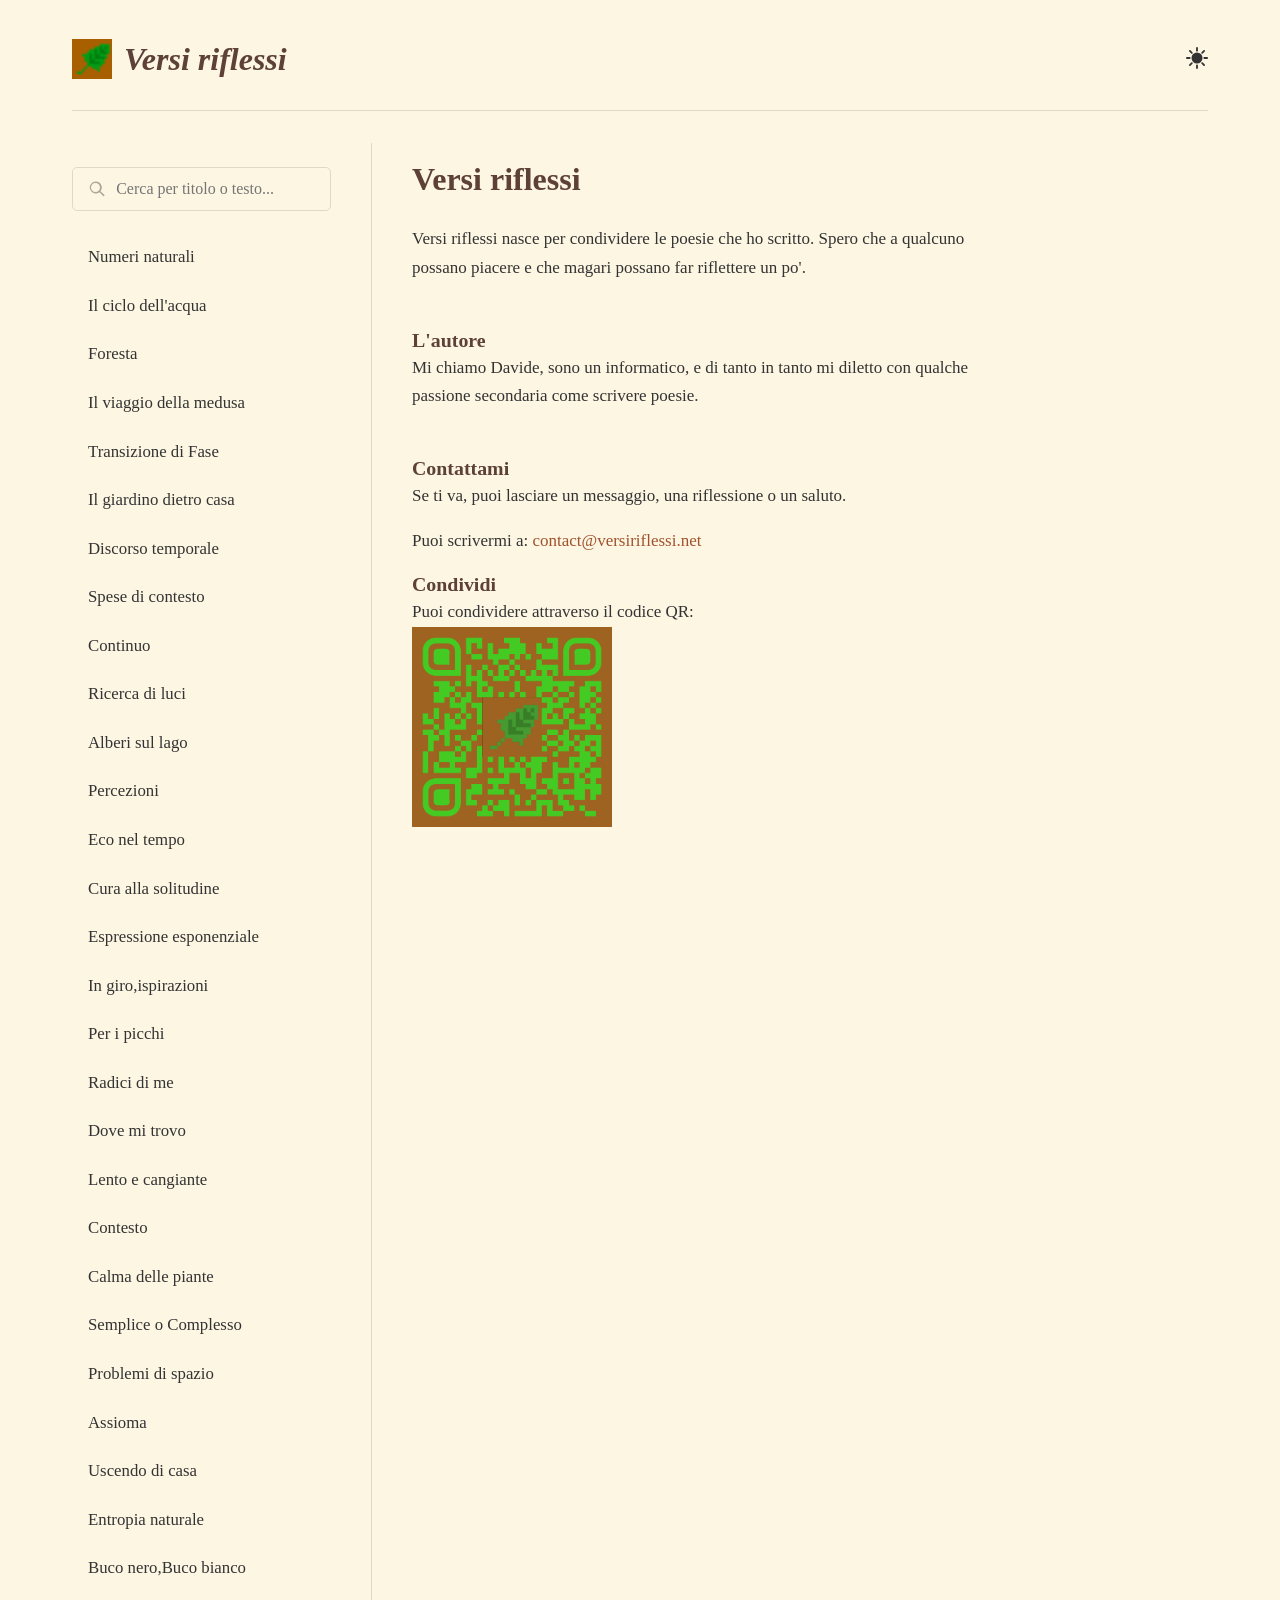
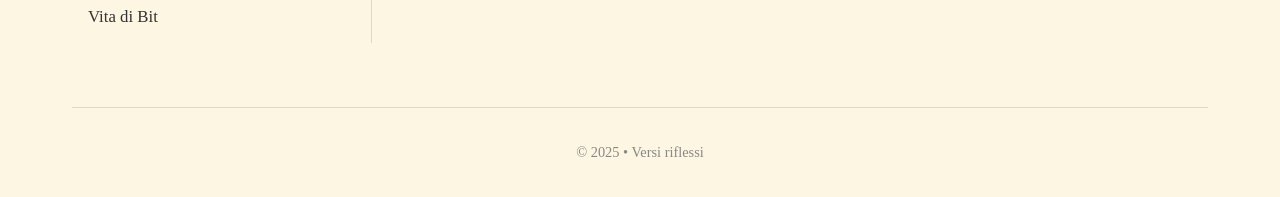
==== commit 3eab622c: "fix logo color" ====
--- a/index.html
+++ b/index.html
@@ -1 +1 @@
-<!doctype html><html lang="it"><head><meta charset="UTF-8" /><meta name="viewport" content="width=device-width, initial-scale=1.0" /><title>Versi riflessi</title><meta name="description" content="poesie scritte per qualcuno in cerca di qualcosa da qualche parte" /><link rel="icon" type="image/x-icon" href="[data-uri]" /><link rel="manifest" href="manifest.json" /><meta name="theme-color" content="#a0522d" /><meta name="apple-mobile-web-app-capable" content="yes" /><meta name="apple-mobile-web-app-status-bar-style" content="default" /><link rel="apple-touch-icon" href="icon-192.png" /> <style>:root{--bg-color:#fdf6e3;--text-color:#333333;--heading-color:#5d4037;--accent-color:#a0522d;--border-color:#e0d9c6;--panel-bg:rgba(255,255,255,0.5)}html.dark-mode{--bg-color:#1e1e1e;--text-color:#dcdcdc;--heading-color:#e0e0e0;--accent-color:#d4af37;--border-color:#444444;--panel-bg:rgba(40,40,40,0.5)}*{box-sizing:border-box;margin:0;padding:0}body{font-family:"Charter","Georgia",serif;background-color:var(--bg-color);color:var(--text-color);line-height:1.7;font-size:17px;transition:background-color 0.3s,color 0.3s}.container{max-width:1200px;margin:0 auto;padding:2rem}h1,h2,h3{font-family:"Charter","Times New Roman",serif;color:var(--heading-color);line-height:1.3}a{color:var(--accent-color);text-decoration:none;transition:color 0.2s}a:hover{text-decoration:underline}.site-header{display:flex;justify-content:space-between;align-items:center;padding-bottom:1.5rem;border-bottom:1px solid var(--border-color);margin-bottom:2rem}.logo{font-family:"Charter",serif;font-size:2rem;font-weight:700;font-style:italic;color:var(--heading-color)}.logo:hover{text-decoration:none}.header-right{display:flex;align-items:center;gap:2rem}.theme-switcher{background:none;border:none;cursor:pointer;color:var(--text-color)}.theme-switcher svg{width:22px;height:22px}.theme-switcher .moon-icon{display:none}html.dark-mode .theme-switcher .moon-icon{display:block}html.dark-mode .theme-switcher .sun-icon{display:none}.book-layout{display:grid;grid-template-columns:300px 1fr;gap:2.5rem;align-items:flex-start}.left-panel{position:sticky;top:2rem;border-right:1px solid var(--border-color);padding-right:2.5rem}.mobile-toggle{display:none;width:100%;padding:1rem;background-color:var(--accent-color);color:white;border:none;border-radius:5px;font-size:1.1rem;font-weight:600;margin-bottom:1.5rem;cursor:pointer;transition:background-color 0.3s}.mobile-toggle:hover{background-color:var(--heading-color)}html.dark-mode .mobile-toggle{color:#1e1e1e}.mobile-toggle svg{width:18px;height:18px;margin-left:0.5rem;transition:transform 0.3s}.mobile-toggle.expanded svg{transform:rotate(180deg)}.search-container{position:relative}.search-icon{position:absolute;left:1rem;top:50%;transform:translateY(-50%);width:18px;height:18px;fill:var(--text-color);opacity:0.4}.search-box{width:100%;padding:0.75rem 1rem 0.75rem 2.7rem;font-size:1rem;font-family:"Charter",serif;border:1px solid var(--border-color);border-radius:5px;background-color:var(--bg-color);color:var(--text-color);margin-bottom:1.5rem;margin-top:1.5rem}.search-box:focus{outline:none;border-color:var(--accent-color)}#poems-toc{list-style:none}#poems-toc li a{display:block;padding:0.5rem 1rem;border-radius:5px;margin-bottom:0.25rem;font-size:1.05rem;color:var(--text-color)}#poems-toc li a:hover{background-color:var(--panel-bg);text-decoration:none}#poems-toc li a.active{background-color:var(--accent-color);color:white;font-weight:600}html.dark-mode #poems-toc li a.active{color:#1e1e1e}.content-viewer{padding:1rem 0}.content-viewer>section{display:none}.content-viewer>section.active{display:block}.poem-display h2{font-size:2.5rem;margin-bottom:0.5rem}.poem-meta{font-style:italic;color:#888;margin-bottom:2rem;padding-bottom:1.5rem;border-bottom:1px solid var(--border-color)}.poem-text{font-size:1.2rem;line-height:1.5;max-width:65ch}.poem-commentary{margin-top:3rem;padding-top:2rem;border-top:1px solid var(--border-color);max-width:65ch;font-style:italic;background-color:var(--panel-bg);padding:1.5rem;border-radius:5px}.poem-commentary h3{font-style:normal;margin-bottom:1rem}.poem-notes{display:none;margin-top:3rem;padding:1.5rem;background-color:var(--panel-bg);border-left:4px solid var(--accent-color);border-radius:0 5px 5px 0;font-style:italic;font-size:1rem;color:var(--text-color);animation:revealNote 0.6s cubic-bezier(0.22,1,0.36,1)}.poem-notes.revealed{display:block}@keyframes revealNote{from{opacity:0;transform:translateY(20px)}to{opacity:1;transform:translateY(0)}}.poem-display h2{user-select:none;-webkit-user-select:none;cursor:pointer}.page-content{max-width:70ch}.page-content h2{font-size:2rem;margin-bottom:1.5rem}.page-content p{margin-bottom:1rem}.site-footer{text-align:center;margin-top:4rem;padding-top:2rem;font-size:0.9rem;color:#888;border-top:1px solid var(--border-color)}@media(max-width:900px){.book-layout{grid-template-columns:1fr}.left-panel{position:static;height:auto;border-right:none;border-bottom:1px solid var(--border-color);padding-right:0;margin-bottom:2rem;padding-bottom:2rem}.mobile-toggle{display:flex;align-items:center;justify-content:center}.panel-content{display:none}.panel-content.expanded{display:block}}.falling-element{transition:transform 1s cubic-bezier(0.5,1.6,0.4,0.7);transform:translateY(var(--fall-distance))rotate(var(--fall-rotate));pointer-events:none;position:relative;z-index:10;opacity:1 !important}#secret-poem-overlay{position:fixed;top:0;left:0;width:100%;height:100%;background-color:rgba(0,0,0,0.7);backdrop-filter:blur(2px);display:flex;justify-content:center;align-items:center;opacity:0;visibility:hidden;transition:opacity 1s ease-in;z-index:9999}#secret-poem-overlay.visible{opacity:1;visibility:visible}.secret-content{text-align:center;max-width:600px;padding:3rem;background-color:var(--bg-color);color:var(--text-color);border:2px solid var(--accent-color);border-radius:8px;box-shadow:0 20px 50px rgba(0,0,0,0.5);position:relative}.secret-content h2{margin-bottom:1.5rem;color:var(--accent-color);font-family:"EB Garamond",serif}.secret-content button{margin-top:1.5rem;padding:0.8rem 1.5rem;cursor:pointer;background:var(--accent-color);color:#fff;border:none;border-radius:4px;font-family:"EB Garamond",serif;font-size:1.1rem;transition:background 0.3s}.secret-content button:hover{background-color:var(--heading-color)}.logo{display:flex;align-items:center;gap:12px;text-decoration:none;font-weight:bold;color:#333}.logo-img{height:40px;width:auto}.qr-img{height:200px;width:auto;cursor:zoom-in;transition:transform 0.2s}.qr-img:hover{transform:scale(1.02)}#qr-modal.show img{transform:scale(1)}.modal-overlay{position:fixed;top:0;left:0;width:100%;height:100%;z-index:10000;display:flex;justify-content:center;align-items:center;background:rgba(0,0,0,0.6);backdrop-filter:blur(0px);opacity:0;visibility:hidden;transition:all 0.2s ease-out;cursor:zoom-out}.modal-overlay img{max-height:80%;max-width:90%;border-radius:10px;transform:scale(0.8);transition:transform 0.2s cubic-bezier(0.2,0,0.2,1)}.modal-overlay.active{opacity:1;visibility:visible;backdrop-filter:blur(8px)}.modal-overlay.active img{transform:scale(1)}</style> </head><body><div class="container"><header class="site-header"><a href="#" class="logo" id="logo-link"><img src="[data-uri]" alt="Versi riflessi logo" class="logo-img" /> Versi riflessi </a><div class="header-right"><button id="theme-toggle" class="theme-switcher" aria-label="Toggle dark mode" ><svg class="sun-icon" xmlns="http://www.w3.org/2000/svg" viewBox="0 0 24 24" width="24" height="24" stroke="currentColor" fill="none" stroke-width="2" stroke-linecap="round" ><circle cx="12" cy="12" r="5" fill="currentColor" /><line x1="12" y1="1" x2="12" y2="4" /><line x1="12" y1="20" x2="12" y2="23" /><line x1="1" y1="12" x2="4" y2="12" /><line x1="20" y1="12" x2="23" y2="12" /><line x1="4.22" y1="4.22" x2="6.34" y2="6.34" /><line x1="17.66" y1="17.66" x2="19.78" y2="19.78" /><line x1="17.66" y1="6.34" x2="19.78" y2="4.22" /><line x1="4.22" y1="19.78" x2="6.34" y2="17.66" /></svg><svg class="moon-icon" xmlns="http://www.w3.org/2000/svg" width="24" height="24" viewBox="0 0 24 24" fill="none" stroke="currentColor" stroke-width="2" stroke-linecap="round" stroke-linejoin="round" ><path d="M12 3a6 6 0 0 0 9 9 9 9 0 1 1-9-9Z"></path></svg></button></div></header><main><div class="book-layout"><aside class="left-panel"><button class="mobile-toggle" id="mobile-toggle" aria-label="Mostra/nascondi elenco poesie" > Elenco poesie <svg xmlns="http://www.w3.org/2000/svg" viewBox="0 0 24 24" fill="currentColor" ><path d="M12 16l-6-6h12l-6 6z" /></svg></button><div class="panel-content" id="panel-content"><div class="search-container"><svg class="search-icon" xmlns="http://www.w3.org/2000/svg" viewBox="0 0 24 24" fill="currentColor" aria-hidden="true" ><path d="M10 2a8 8 0 105.293 14.293l4.907 4.907a1 1 0 001.414-1.414l-4.907-4.907A8 8 0 0010 2zm0 2a6 6 0 110 12A6 6 0 0110 4z" ></path></svg><input type="search" id="search-input" class="search-box" placeholder="Cerca per titolo o testo..." /></div><ul id="poems-toc"></ul></div></aside><div class="content-viewer"><section id="poems-view" class="active"><div id="poem-display-area"><div class="page-content"><h2>Versi riflessi</h2><p> Versi riflessi nasce per condividere le poesie che ho scritto. Spero che a qualcuno possano piacere e che magari possano far riflettere un po'. </p><br /><h3>L'autore</h3><p> Mi chiamo Davide, sono un informatico, e di tanto in tanto mi diletto con qualche passione secondaria come scrivere poesie. </p><br /><h3>Contattami</h3><p> Se ti va, puoi lasciare un messaggio, una riflessione o un saluto. </p><p> Puoi scrivermi a: <a href="mailto:contact@versiriflessi.net" >contact@versiriflessi.net</a ></p><h3>Condividi</h3><p> Puoi condividere attraverso il codice QR: <br /><img src="qr-code.png" alt="qr-code" class="qr-img" /><div id="qr-modal" class="modal-overlay"><img id="modal-img" src="qr-code.png" alt="Ingrandimento QR Code"></div></p></div></div></section></div></div></main><footer class="site-footer"><p>&copy; 2025 • Versi riflessi</p></footer></div><div id="secret-poem-overlay"><div class="secret-content"><h2>Grazie</h2><div class="poem-text" style="font-style: italic; margin-bottom: 2rem" ><div>Hei tu, lettore</div><div>che leggi versi</div><div>scritti in ore e ore</div><div>il riflesso è rotto</div><div>grazie!</div></div><button id="reset-site-btn">Rifletti ancora</button></div></div><div id="secret-poem-overlay"><div class="secret-content"></div></div> <script>const poems=[{id:"numeri-naturali",title:"Numeri naturali",date:"2024-02-29",lines:["Gli alberi fogliano","gli uccelli cantano","mezza età della terra","adolescenza della natura,","incontenibile dai numeri","che pure la definiscono.",],note:"Scritta il 29 Febbraio,pensando a quanto la matematica è il miglior strumento che abbiamo per descrivere la natura,nonostante la natura non sarà mai imbrigliabile dai numeri. I primi quattro versi si riferiscono proprio alla primavera che stà arrivando,e descrivono come la natura sia complessa,come in un uomo possono esserlo l'adolescenza e la mezz'età,entrambi aggettivi che descrivono per bene anche la primavera.",},{id:"ciclo-dell-acqua",title:"Il ciclo dell'acqua",date:"2025-07-11",lines:["Lenta muta la nube","nell'ondoso specchio","ciò che sarà oggi è","per se stessa passando","identici raggi di sole.","","E il due uno diventa","separa e unisce","finisce dove non sa","ai suoi simili cantando","una vecchia musica nuova",],note:"Scritta in riva al mare,racconta dell'acqua e del suo percorso,focalizzandosi su una goccia. La nube,che è acuqa,si riflette nel mare,e pensa che essa è ciò che un domani sarà,chiudendo il ciclo dell'acqua. Ma nonostante essa continua il suo ciclo,il resto del mondo non cambia,i raggi del sole sono identici,e si separano e uniscono in un arcobaleno,mentre la nuvola precipita come pioggia nel mare,diventando uno. È sempre l'arcobaleno che finisce dove non sa,e canta la musica,cioè il rumore della pioggià che è vecchia come il mondo,eppure nuova ogni volta.",},{id:"foresta",title:"Foresta",date:"2025-08-26",lines:["La verde mente folta","senza trovare pace","comunicando tace","melodie cantando","","All'uccellin in cima","fa eco la sua voce","passando per la foce","senza quiete andando","","Giunge al formicaio","la mente si riposa","vedendo la sua casa","tranquillità gustando",],note:'Scritta pensando al paragone tra una foresta e il cervello:gli alberi corrispondono ai neuroni,le connessioni alle foglie e alle radici. Nella prima strofa si introduce il tema della foresta e della comunicazione,cioè delle melodie della foresta,come il vento tra gli alberi,che vengono cantate "senza trovar pace",senza tranquillità. La stessa cosa succede all\'uccellino della seconda strofa,che canta e sente solo la sua voce,evocando quindi un senso di solitudine,mentre dalla cima di un albero,scende verso la foce di un fiume,senza quiete(proprio perché canta). La terza strofa invece ritrova la pace e la tranquillità di una formica che ritorna al suo formicaio e che già pregusta la calma e il riposo che la dentro può trovare. Non a caso la formica,dato che le formiche non emettono suoni,e possono quindi rimanere tranquille.',},{id:"il-viaggio-della-medusa",title:"Il viaggio della medusa",date:"2025-08-28",lines:["Ed ecco la medusa","che domani si sposa","ma la porta è chiusa","e muore la mimosa.","","In cerca di una scusa","in giornata afosa","riparte la medusa","triste e pensierosa.","","Tutto ciò che ha usa","per cercare qualcosa","che gli faccia da musa","nella vita noiosa",],note:"Scritta pensando ad un amore che non è corrisposto. La medusa si vuole sposare un domani,ma trova la porta chiusa,cioè il suo amore non è corrisposto,e muore la mimosa che ha portato dentro grazie alla felicità dell'amore. Subita la delusione va in giro cercando di capire il perché(una scusa)non sia stata accettata,in una giornata afosa,cioè calda e soffocante. Superato l'amore,rimane solo un vuoto,che deve essere colmato da qualcosa o qualcuno,e la medusa lo cerca senza sosta usando tutte le proprie risorse.",},{id:"transizione-di-fase",title:"Transizione di Fase",date:"2025-08-31",lines:['"Attenti!Sta crollando"',"urla il capitano","la cenere volando","è rotta la verità.","","Caduta è la Torre","in oceano di fiamme.","Ecco prega e corre","disperato si tuffò.","","In cerca di riparo","arriva a nuova riva","ora è tutto chiaro","Ecco l'acqua sorgiva",],note:"La transizione di fase è quel processo per cui una sostanza passa da uno stato della materia ad un altro. In questo contesto indica il cambio di idee,la rottura delle certezze vecchie per formare verità nuove. La poesia è un continuo parallelismo tra un castello che cade durante una battaglia e un soldato che,perso il castello e trovandosi senza certezze,infine giunge a una nuova idea,ad una nuova tranquillità data da una nuova sorgente.",},{id:"il-giardino-dietro-casa",title:"Il giardino dietro casa",date:"2025-08-31",lines:["In giro per il mondo","tanti piccoli posti","io vado visitando:","calmi luoghi nascosti.","","Sulla strada un segno","di un vicino ignoto","di curiosità lo degno","ecco:scatto una foto.","","E dopo una vita","con chi mi sta intorno","vado per la salita:","vecchi legami formo.",],note:"Scritta ripensando a tutte le cose che ci stanno vicino,ma che non degnamo mai di uno sguardo. Questo finché non decidiamo di farci una passeggiata,e scoprire tante piccole cose che attirano la nostra curiosità,stupendoci molto più di quanto possa fare tutto il resto.",},{id:"discorso-temporale",title:"Discorso temporale",date:"2025-09-07",lines:["Come parla il tempo","nessuno lo comprende","va avanti senza scampo:","eppure lo si vende.","","Neutre notizie porta","il ticchettio lento","che pure ci conforta","come un calmo vento.","","Nostalgia io sento","di lontano ricordo","e sentendo mi pento:","sento dolore sordo.",],note:"Questa poesia ha un significato più esplicito delle altre. Il tema principale è il tempo che passa e tutte le cose che porta(le parole che parla),come noi lo sprechiamo,la nostalgia e i rimpianti del passato.",},{id:"spese-di-contesto",title:"Spese di contesto",date:"2025-09-09",lines:["Chi pagherà il costo","della vita coerente","del mio piccolo posto","trovato finalmente.","","Oscuro è il motivo","strana è la ragione","fa principio attivo","il contesto d'azione.","","Il perché io agisco","sento nel fragore","del girevole disco","sul perpetuo rotore",],note:"A volte vogliamo aderire a determinati principi,diciamo di voler e voler fare cose per aderire a quei principi,ma ci pesa,all'atto pratico,fare quelle cose:è questo il costo della coerenza. Allo stesso modo,il contesto ci influenza a credere e fare molte cose,ed anche questo è un costo che passiamo. I motivi però si trovano solo dentro di noi,scritti su quel disco,che è il cervello,che non si ferma mai.",},{id:"continuo",title:"Continuo",date:"2025-09-09",lines:["In superficie arriva","un pensiero profondo","e vede sulla riva","uno strano nuovo mondo.","","Quanti pari mai visti","incontra sul cammino","vecchi,giovani,misti","ed esterni perfino.","","Ma come lui nessuno","che possa fare da re","si chinano uno ad uno","finché pace non c'è.","","Un'inaspettata voce","alzandosi veloce","il nuovo re uccide","tutti quanti deride.","","Finché piccolo nasce","un pensiero in fasce","dal mezzo egli proviene","un'idea nuova sostiene.","","La pace egli riporta","lottando con ardore","il popolo conforta","che segue con furore.","","Un ultimo sguardo lancia","all'ordine che ha posto","saziando la sua pancia","e pagando ogni costo.","",'"Addio" infine dice',"e torna al profondo","dove guarda felice","il continuo del mondo.",],note:"Lo scontro tra idee diverse è un processo grandioso e terribile,sopratutto quando riguarda quei principi profondi,radicati in noi,sui quali basiamo buona parte della conoscenza. Questo processo può attraversare varie fasi,da quella distruttiva dello scontro a quelle costruttive di messa in ordine e lotta per nuove idee. Infine il processo si conclude con nuovi pensieri che divengono la base della conoscenza,in attesa anche questi di subire lo stesso processo dei loro predecessori.",},{id:"ricerca-di-luci",title:"Ricerca di luci",date:"2025-09-16",lines:["Brama,ma non vuole","cerca,ma non trova","la fonte d'ogni sole","dove nube non cova.","","Nella vita più volte","si cade in una fossa","a causa delle molte","idee in carne ed ossa.","","Molte luci io vedo","e vado in confusione","per l'esponente io cedo","che supera il milione.",],note:"Quante volte ci sentiamo sopraffatti dalle idee? Ecco di cosa parla questa poesia.",},{id:"alberi-sul-lago",title:"Alberi sul lago",date:"2025-09-17",lines:["Ecco un Lago montano","innumerevoli alberi lo coprono","con ombrosa luce di pace.","Volano sull'acqua sostenuti","da se stessi solo dipendono","per avere nutrimento di vita","e dare al mondo se stessi.",],note:"Suggestioni di un paesaggio onirico.",},{id:"percezioni",title:"Percezioni",date:"2025-09-20",lines:["Piccolo vecchie percezioni","per lungo tempo dimenticate","io nuovamente sento","camminando per la vita.","","E da queste vecchie cose","sempre nuove ne nascono","in inaspettati strani modi","che per un piccolo istante","mi conquistano.","","E dall'unione nasco io","un pezzo per volta:","uno nel passato inconscio,","uno nel presente scivoloso,","uno nel futuro inafferrabile.",],note:"Spesso sento delle sensazioni che fanno parte del mio passato. E con il passare del tempo queste si modificano,cambiano faccia e diventano qualcosa che non avrei mai pensato potessero essere.",},{id:"eco-nel-tempo",title:"Eco nel tempo",date:"2025-09-20",lines:["La stasi temporale è quel momento","in cui un qualcosa io sento.","La stasi...","Io sento...","","Un cristallo temporale è qualcosa","in cui pace io cerco.","Un cristallo...","Io cerco...","","La pace temporale è quel processo","in cui sensazioni io provo.","La pace...","Io provo...","","La sensazione temporale è qualcosa","che con tutto me stesso io voglio.","La sensazione...","Io voglio...","","Il me stesso temporale io sono.","Me stesso...","Io sono.",],note:"Ci sentiamo spesso intrappolati in un ciclo che non ha fine. Ma ci sono dei momenti che non vorremmo che passino mai.",},{id:"cura-alla-solitudine",title:"Cura alla solitudine",date:"2025-09-23",lines:["Quando sei solo nella stanza","esci fuori e vai a guardare","lo specchio vivente che danza","che per le vie del mondo appare.","","Eppure per noi è molto difficile","parlare con il riflesso esterno","poiché diverso è quanto è simile:","egli è unico rifugio nell'inverno.","","Solo negandoci troviamo il tesoro","che nel mondo ha più valore","eppure lo scambiamo per arido oro","e poi ci lamentiamo per lunghe ore.",],note:"Quanto è difficile confrontarsi con la realtà delle altre persone,con i loro sentimenti,con l'amore,con l'amicizia.",},{id:"espressione-esponenziale",title:"Espressione esponenziale",date:"2025-10-01",lines:["Quello che un verso può diventare","l'occhio attento ce lo deve dire","facendo così l'euristica dominare.","","Combinazioni infinite ci sono","che contarle ti fa invecchiare","come musica con più di un tono","","In questo quello che facciamo è vita","che a tentoni cerca di migliorare","per cupe valli facendo una gita.",],note:"La realtà che vediamo è un'esplosione esponenziale di molte variabili,che solo l'occhio umano,come la selezione naturale,possono cercare di dominare tramite l'euristica. è da qui che nasce l'arte.",},{id:"in-giro-ispirazioni",title:"In giro,ispirazioni",date:"2025-10-01",lines:["Come il suono ci ispira","vita ed esperienze possiamo fare","tutte le volte a riprovare","come a se il tempo ci tira.","","Colori liberi alla confusione vanno","tanto che molti vogliono cancellare","perché non vedono ciò che appare","e la libertà della vita non sanno.","","Colori e suoni insieme stanno","per il nostro diletto lavorare","che ci porta sempre a pensare:","tante nuove esperienze diverranno.",],note:"Quando siamo in giro,come quando siamo soli,alcuni suoni ed alcuni colori ci ispirano grandi emozioni. I colori possono sembrare anche confusi,ma non per alcuni a cui questi colori donano vita e,insieme ai suoni,generano nuove esperienze.",},{id:"per-i-picchi",title:"Per i picchi",date:"2025-10-01",lines:["Ciò che ci fa stare bene","è l'idea di qualcosa di banale","che ci faccia spostare di un canale","la ricerca della nostra vita.","","Mi giro,mi volto","di nuovo all'inizio mi trovo","proprio all'uscita del mio covo","che per molto vicino mi stà.","","Mi sposto,scappo un po'","ma dalle ombre fuga non c'è","tanto che la testa mi gira come te","insieme scalando questa via.","","Picchi improvvisi io vedo:","gioia al pensiero di salire","ma si abbassa prima di partire","e di nuovo sono in questo piatto mar.",],note:"Una nuova idea ci spesso ci conquista,fino a quando non ci rendiamo conto che di fatto è una cosa normalissima,ci passa l'entusiasmo e torniamo come prima.",},{id:"radici-di-me",title:"Radici di me",date:"2025-10-04",lines:["Dentro di me radici profonde","l'originario albero ha messo","tanto che anche adesso","il ferro non rompe le onde","della vita piantata a terra.","","E mentre sempre più","da essa lontano vado","triste sono non di rado","per il verde che non vè più:","solo esso vita può dare.",],note:"Sempre più stiamo andando verso un mondo fatto di metallo e silicio. Ogni tanto è bene tornare alla natura,alle foglie,alle radici.",},{id:"dove-mi-trovo",title:"Dove mi trovo",date:"2025-10-06",lines:["Scherzare piace al passaggio","delle comete,e del saggio,","del niente,del poco,del tutto","pieno di nascita e di lutto.","","A volte,corto","finché non morto","è il gaio sentire","del gioco a non finire.","","A quel punto decisamente lungo diventa","e più va avanti e più la noia ritenta:","il controllo vuole e mai se ne vuole andare","a casa della pace non mi vuole portare.","","Infine sveglio mi ritrovo","senza buco nero,senza vuoto covo","e nulla mi rimane da fare","se non il tempo imparare ad apprezzare.",],note:"A volte il tempo ci sembra lungo,a volte ci sembra corto. Tutto dipende da noi,da come lo trascorriamo. A volte siamo nel vuoto,a volte vicino ad un buco nero,ma poi quello che conta è imparare ad apprezzarlo.",},{id:"lento-e-cangiante",title:"Lento e cangiante",date:"2025-10-20",lines:["Lento e cangiante","ma noi nessun pixel","vediamo mutante.","","Di volta in volta","traslato è stato","distanza non molta.","","Ma la somma","grande diventa","tanto che in overflow","manda la gomma.",],note:"I cambiamenti sono lenti e continui. Noi spesso non ce ne rendiamo conto. Ma ad un certo punto,vengono accumulati così tanti cambiamenti che è impossibile tornare indietro. Questa è anche una delle teorie più accreditate per quanto riguarda l'invecchiamento:si accumulano progressivamente tanti errori nel DNA.",},{id:"contesto",title:"Contesto",date:"2025-10-21",lines:["La macchia si sposta","si muove,si scosta","preparo nel prato","un bello stufato","di carne squisita","profuma di vita","decide le cose","diventan famose","per buona ricetta","mi taglio una fetta","pensando le frasi","a lungo rimasi","la macchia guardando","grande diventando","rimasi me stesso","trovando un nesso","mangiando la carne","sapendo che farne","mi alzo,inseguo","la vita proseguo","nel mondo io dormo","che sogni che formo","onirico regno","che fatto di legno","increspa le onde","le rompe,le fonde","mi sveglio cresciuto","l'ho sempre saputo","chiara è quest'ora","che mondo ristora","indicazione dando","lo guardo studiando.",],note:"Per capire a fondo qualcosa,è importante analizzarne il contesto. Ciò che a prima impressione sembra qualcosa,riguardandola ci sembra altro. Il contesto è l'informazione stessa,o buona parte di essa,che come una macchia la segue.",},{id:"calma-delle-piante",title:"Calma delle piante",date:"2025-10-25",lines:["La danza di lance","delizia le pance","dell'occhio e del cuore.","","Da solo per ore","sto col mio avo","una buca io scavo.","","Pianto un virgulto","che ricorda un sussulto","che insegna chi sono.","","Rosso è il dono","della lunga vita","in moto,infinita.",],note:"Le piante,come i nostri avi,ci possono insegnare tantissimo,se solo vorremmo ascoltarli.",},{id:"semplice-o-complesso",title:"Semplice o Complesso",date:"2025-11-11",lines:["In questa realtà","mi sento schiacciato","dalla complessità","dell'universo infinito.","Conoscendo l'errore:","converge il semplice","in realtà indeterminate",],note:"Ci sono due realtà infinitamente semplici,che sono la realtà fisica vera e propria,dove non esiste astrazione e tutto e uguale solo a se stesso,e la realtà di Dio,che è infinitamente semplice perché racchiude tutto in se stesso:Amore. Ma noi viviamo nella terra di mezzo,in questa infinita complessità.",},{id:"problemi-di-spazio",title:"Problemi di spazio",date:"2025-11-20",lines:["Col tempo la memoria","io devo deallocare","per fare un po' baldoria.","","Non voglio dimenticare","i bei momenti di vita","ma spazio io Devo fare.","","Nell'overflow partita","ci perde ogni persona","fin quando tutta è finita.",],note:"Ogni tanto abbiamo bisogno di nuovo spazio nella nostra vita,per poter iniziare nuove cose,nuovi percorsi. Non possiamo semplicemente continuare ad accumulare,per il semplice fatto che noi siamo in grado di gestire solo un numero costante di cose contemporaneamente",},{id:"assioma",title:"Assioma",date:"2025-11-21",lines:["Ho trovato un assioma","in un angolo era posto","a guardia di una persona.","","Egli è principio di ogni","buona cosa che avviene","all'inizio dei miei sogni.","","Ma svegliandomi io penso","a che serve un assioma?","Questo non ha senso.","","Camminando per la via","di nuovo l'assioma vedo","ma lo caccio via via.","","Un nuovo assioma ho trovato","che più di tutto mi attrae","ora ho notato il vecchio stonato.",],note:"Tutti noi in fondo ci basiamo su qualche regola morale interiore che è alla base delle decisioni che prendiamo. In questo,le regole prese in esame in questa poesia sono due:dare per scontato che gli altri siano buoni ed amare gli altri a prescindere da ciò. Se la prima,ad un primo esame,può sembrare quella corretta,nella poesia mi rendo conto che in realtà la seconda è superiore.",},{id:"uscendo-di-casa",title:"Uscendo di casa",date:"2025-12-13",lines:["Uscendo di casa per la fretta","una porta sbatto forte","danno:è rotto il vetro","userò la porta sul retro.","","Al ritorno vedo schegge:","mi illuminano di Infiniti","riflessi soli e indefiniti","di un concetto,di un gregge.","","Con pazienza riunisco","infiniti pezzi di luce","finchè il pensiero finisco","per disegnare come posso.","","Fuori ne viene cangiante","un armadio a due ante","dove me stesso ripongo","per un riflesso futuro di me.",],note:"Per creare dei posti in cui riporre le nostre idee,dobbiamo prima uscire dalla nostra confort zone,e poi ricostruire tutte le idee in modo che trasmettano la vera essenza di ciò che vogliamo dire,guardandole da molti punti diversi. Questa poesia è una metafora per questa cosa.",},{id:"entropia-naturale",title:"Entropia naturale",date:"2026-02-20",lines:["Vento soffia nell'erba del mio cuore","cresce,s'ingrossa,diventa calore.","Disordine sparso che ordine lede","si gira si perde eppure egli vede","entropico lago.",],note:"La natura è capace di crare e distruggere l'ordine delle cose,sia fuori che dentro di noi.",},{id:"buco-nero-buco-bianco",title:"Buco nero,Buco bianco",date:"2026-04-23",lines:["Apro gli occhi al mattino","e mi sveglio buco nero","Vorrei,vorrei,ma non riesco a smettere.","Li richiudo alla sera","e sono più sazio che mai","di stelle ripieno","di salute un po' meno.","","Un giorno apro gli occhi","ma nessuno intorno a me.","Resto affamato,piango perché","nuova informazione oggi non c'è,","nella grande via che attraversa la città.","","Poi mi ritrovo buco bianco","eccomi sono qui che aspetto","la lenta armonia delle cose","che ho costruito dentro.",],note:"Sempre più spesso siamo in preda ad una bulimia di contenuti,di informazioni. Ma questo non ci può fare bene.",},{id:"vita-di-bit",title:"Vita di Bit",date:"2026-04-23",lines:["Alba di nuovo mondo ora inizia","quando plache acque si calmano","si mostra il fiore senza malizia","le stelle al grande capo saltano.","","Si sveglia il formicaio rumoroso","mille suoni sentendo ricominciare","ecco che inizia il primo viavai brioso","necessario al nostro sostentare.","","Per strada nessuno,poi uno,poi mille","ingarbugli si creano e rompono","destinazione bramano pupille","finchè alti valori non leggono.","","Da qualche parte in questo contesto","ruotano veloci elettroni","finché nasce un piccolo Bit di testo","tra corde di fulmini e tuoni.","","Una grande magia avviene nell'istante","che l'universo viene dimezzato","nessuno sa quanto Bit è importante","fin quando quanto quantizzato è stato.","","Un eterno risultato ha portato","una sola decisione,una misura","che non può essere più cambiato","se non forse solo dall'usura.","","Viaggia veloce per lunghi giorni","in segnali ripone la sua esistenza","in attesa che vecchio ordine torni","distrutto da lui con la sua presenza.","","Tanti mondi viaggia ai più sconosciuti","nuove cifre incontra andando per via","dei fili egli cerca che siano astuti:","gente che buona e intelligente sia.","","Scintille generando,per strada egli va","reami guardando finché magia non ha","amici cercando perché solo non sta","bei libri leggendo finch'egli non sa","","Finalmente un giorno a lungo atteso","Per il piccolo Bit infine arriva","di lasciare questo suo grande peso","di tirare la barca sulla riva","","Una bella cifra gemella lui trova","ed ecco è formata una catena.","Nel suo cuore entropia non cova","il Creatore ringrazia ad ogni cena.","","Nella sequenza principale lui entra","finalmente normalità lui sente","nella danza Bit si concentra","finché le stagioni passano lente.","","Qui Bit il suo recinto costruisce","che insieme agli amici di una vita","la terra cura,con le piante guarisce","mentre poesie di mondo lontano cita.","","Un giorno,un mese,un anno passa","cresce la vita,che il tempo aumenta.","Poco si lamenta di qualche tassa","che paga sul guadagno della menta.","","Sembra che questo mondo non finisce","mai pensando ad un futuro diverso.","è difficile trovare qualcosa che unisce","che sposti da lì quel Bit di verso.","","Un giorno infine arriva un qualcosa","per tutti difficile da ignorare","tant'è vero che Bit sfidarlo non osa","gira,ruota,sta li ad osservare.","","Come un cuoco che cibi miscela","come in un gioco che scambia carte","come un pittore che cambia la tela","tutto finisce come opera d'arte.","","Così Bit ecco ritrova se stesso","per strade buie si perde girando","ecco non sa più cosa fare adesso","una soluzione egli cerca cantando.","","Tutto fa tutto gira tutto guarda","si Volta trema e infine rivolta","crepuscolo buio nell'ora tarda","la vera bianca serenità è tolta.","","L'universo ora è più grande","torna all'inizio,alla generazione","che guarda alta come le Ande","nondeterministica creazione.","","Una vera bilancia di riflesso","che è sempre in ondoso moto","nel suo grande piano complesso","tanto difficile farle una foto","","L'indomani tutto riparte dal cielo","dalla supernova che scintilla","da chi ammira un po' su un telo","e chi ignora. la vita arzilla.","","Fatto non si sa:nessuno ne parla","nell'eternità un soffio è passato","qualcuno è stato ad usarla","finché tutto è dimenticato.","","Piccola luce piano scompare","rimane solo un buco nero","che tutto nuovo è pronto a creare","solo ciò che è vero.",],note:"Grande storia di un Bit,che viene prima generato,fa la sua vita e poi scompare.",},];document.addEventListener("DOMContentLoaded",()=>{const themeToggle=document.getElementById("theme-toggle");const htmlEl=document.documentElement;const applyTheme=(theme)=>{htmlEl.classList.toggle("dark-mode",theme==="dark");};const savedTheme=localStorage.getItem("theme")||(window.matchMedia("(prefers-color-scheme:dark)").matches ? "dark":"light");applyTheme(savedTheme);themeToggle.addEventListener("click",()=>{const isDarkMode=htmlEl.classList.contains("dark-mode");const newTheme=isDarkMode ? "light":"dark";applyTheme(newTheme);localStorage.setItem("theme",newTheme);});const contentSections=document.querySelectorAll(".content-viewer>section",);const poemsToc=document.getElementById("poems-toc");const poemDisplayArea=document.getElementById("poem-display-area");const searchInput=document.getElementById("search-input");const logoLink=document.getElementById("logo-link");const mobileToggle=document.getElementById("mobile-toggle");const panelContent=document.getElementById("panel-content");const welcomeMessageHTML=poemDisplayArea.innerHTML;poems.sort((a,b)=>new Date(a.date)-new Date(b.date));poemsToc.innerHTML=poems .map((poem)=>`<li><a href="#${poem.id}" data-poem-id="${poem.id}">${poem.title}</a></li>`,).join("");const tocLinks=poemsToc.querySelectorAll("a");const displayPoem=(poemId)=>{const poem=poems.find((p)=>p.id===poemId);if(!poem)return;const noteHTML=poem.note ? `<div class="poem-notes"><strong>Nota dell'autore:</strong><br>${poem.note}</div>`:"";const poemHTML=`<article class="poem-display"><h2 id="active-poem-title">${poem.title}</h2><p class="poem-meta">${new Date(poem.date).toLocaleDateString("it-IT",{year:"numeric",month:"long",day:"numeric"})}</p><div class="poem-text">${poem.lines.map((line)=>`<div>${line||"&nbsp;"}</div>`).join("")}</div>${noteHTML}</article>`;poemDisplayArea.innerHTML=poemHTML;const titleElement=document.getElementById("active-poem-title");const notesElement=poemDisplayArea.querySelector(".poem-notes");let clickCount=0;if(titleElement&&notesElement){titleElement.addEventListener("click",()=>{clickCount++;if(clickCount===5){notesElement.classList.add("revealed");notesElement.scrollIntoView({behavior:"smooth",block:"nearest",});clickCount=0;}});}tocLinks.forEach((link)=>link.classList.toggle("active",link.dataset.poemId===poemId,),);};const switchView=(viewId)=>{contentSections.forEach((section)=>section.classList.toggle("active",section.id===viewId,),);};const resetToHomeView=()=>{switchView("poems-view");poemDisplayArea.innerHTML=welcomeMessageHTML;tocLinks.forEach((link)=>{link.classList.remove("active");link.parentElement.style.display="";});searchInput.value="";history.pushState("",document.title,window.location.pathname+window.location.search,);};const toggleMobilePanel=()=>{const isExpanded=panelContent.classList.contains("expanded");panelContent.classList.toggle("expanded");mobileToggle.classList.toggle("expanded");mobileToggle.setAttribute("aria-expanded",!isExpanded);};const closeMobilePanelIfOpen=()=>{if(window.innerWidth<=900&&panelContent.classList.contains("expanded")){panelContent.classList.remove("expanded");mobileToggle.classList.remove("expanded");mobileToggle.setAttribute("aria-expanded","false");}};logoLink.addEventListener("click",(e)=>{e.preventDefault();resetToHomeView();closeMobilePanelIfOpen();});mobileToggle.addEventListener("click",toggleMobilePanel);poemsToc.addEventListener("click",(e)=>{if(e.target.tagName==="A"&&e.target.dataset.poemId){e.preventDefault();switchView("poems-view");displayPoem(e.target.dataset.poemId);window.location.hash=e.target.hash;closeMobilePanelIfOpen();}});window.addEventListener("resize",()=>{if(window.innerWidth>900){panelContent.classList.remove("expanded");mobileToggle.classList.remove("expanded");mobileToggle.setAttribute("aria-expanded","false");}});searchInput.addEventListener("input",(e)=>{const searchTerm=e.target.value.toLowerCase();if(searchTerm.trim()==="lettere"){triggerEasterEgg();return;}poems.forEach((poem)=>{const title=poem.title.toLowerCase();const content=poem.lines.join(" ").toLowerCase();const isMatch=title.includes(searchTerm)||content.includes(searchTerm);const linkElement=poemsToc.querySelector(`[data-poem-id="${poem.id}"]`,);if(linkElement){linkElement.parentElement.style.display=isMatch ? "":"none";}});});const triggerEasterEgg=()=>{const targets=[document.querySelector(".site-header"),document.querySelector(".left-panel"),...document.querySelectorAll(".content-viewer>section",),document.querySelector(".site-footer"),];const windowHeight=window.innerHeight;targets.forEach((el)=>{if(el&&getComputedStyle(el).display!=="none"){const rect=el.getBoundingClientRect();let distanceToBottom=windowHeight-rect.bottom;const pileRandomness=Math.random()*80;const finalDrop=Math.max(0,distanceToBottom-pileRandomness,);const randomDeg=Math.random()*20-10;el.style.setProperty("--fall-distance",`${finalDrop}px`,);el.style.setProperty("--fall-rotate",`${randomDeg}deg`,);el.classList.add("falling-element");}});setTimeout(()=>{document .getElementById("secret-poem-overlay").classList.add("visible");},1500);};const resetBtn=document.getElementById("reset-site-btn");if(resetBtn){resetBtn.addEventListener("click",()=>{document .getElementById("secret-poem-overlay").classList.remove("visible");const targets=document.querySelectorAll(".falling-element");targets.forEach((el)=>{el.classList.remove("falling-element");el.style.removeProperty("--fall-distance");el.style.removeProperty("--fall-rotate");el.style.transform="";});searchInput.value="";searchInput.focus();const allLinks=poemsToc.querySelectorAll("li");allLinks.forEach((li)=>(li.style.display=""));});}const currentHash=window.location.hash.substring(1);const poemLink=Array.from(tocLinks).find((link)=>link.hash===`#${currentHash}`,);if(poemLink){switchView("poems-view");displayPoem(poemLink.dataset.poemId);}else{switchView("poems-view");}});const qrModal=document.getElementById('qr-modal');const qrTrigger=document.querySelector('.qr-img');if(qrTrigger&&qrModal){qrTrigger.addEventListener('click',()=>{qrModal.classList.add('active');});qrModal.addEventListener('click',()=>{qrModal.classList.remove('active');});}</script> <script>if("serviceWorker" in navigator){navigator.serviceWorker .register("service-worker.js").then(()=>console.log("Service Worker registered")).catch((err)=>console.error("SW registration failed:",err),);}</script> </body></html>+<!doctype html><html lang="it"><head><meta charset="UTF-8" /><meta name="viewport" content="width=device-width, initial-scale=1.0" /><title>Versi riflessi</title><meta name="description" content="poesie scritte per qualcuno in cerca di qualcosa da qualche parte" /><link rel="icon" type="image/x-icon" href="[data-uri]" /><link rel="manifest" href="manifest.json" /><meta name="theme-color" content="#a0522d" /><meta name="apple-mobile-web-app-capable" content="yes" /><meta name="apple-mobile-web-app-status-bar-style" content="default" /><link rel="apple-touch-icon" href="icon-192.png" /> <style>:root{--bg-color:#fdf6e3;--text-color:#333333;--heading-color:#5d4037;--accent-color:#a0522d;--border-color:#e0d9c6;--panel-bg:rgba(255,255,255,0.5)}html.dark-mode{--bg-color:#1e1e1e;--text-color:#dcdcdc;--heading-color:#e0e0e0;--accent-color:#d4af37;--border-color:#444444;--panel-bg:rgba(40,40,40,0.5)}*{box-sizing:border-box;margin:0;padding:0}body{font-family:"Charter","Georgia",serif;background-color:var(--bg-color);color:var(--text-color);line-height:1.7;font-size:17px;transition:background-color 0.3s,color 0.3s}.container{max-width:1200px;margin:0 auto;padding:2rem}h1,h2,h3{font-family:"Charter","Times New Roman",serif;color:var(--heading-color);line-height:1.3}a{color:var(--accent-color);text-decoration:none;transition:color 0.2s}a:hover{text-decoration:underline}.site-header{display:flex;justify-content:space-between;align-items:center;padding-bottom:1.5rem;border-bottom:1px solid var(--border-color);margin-bottom:2rem}.logo{font-family:"Charter",serif;font-size:2rem;font-weight:700;font-style:italic;color:var(--heading-color)}.logo:hover{text-decoration:none}.header-right{display:flex;align-items:center;gap:2rem}.theme-switcher{background:none;border:none;cursor:pointer;color:var(--text-color)}.theme-switcher svg{width:22px;height:22px}.theme-switcher .moon-icon{display:none}html.dark-mode .theme-switcher .moon-icon{display:block}html.dark-mode .theme-switcher .sun-icon{display:none}.book-layout{display:grid;grid-template-columns:300px 1fr;gap:2.5rem;align-items:flex-start}.left-panel{position:sticky;top:2rem;border-right:1px solid var(--border-color);padding-right:2.5rem}.mobile-toggle{display:none;width:100%;padding:1rem;background-color:var(--accent-color);color:white;border:none;border-radius:5px;font-size:1.1rem;font-weight:600;margin-bottom:1.5rem;cursor:pointer;transition:background-color 0.3s}.mobile-toggle:hover{background-color:var(--heading-color)}html.dark-mode .mobile-toggle{color:#1e1e1e}.mobile-toggle svg{width:18px;height:18px;margin-left:0.5rem;transition:transform 0.3s}.mobile-toggle.expanded svg{transform:rotate(180deg)}.search-container{position:relative}.search-icon{position:absolute;left:1rem;top:50%;transform:translateY(-50%);width:18px;height:18px;fill:var(--text-color);opacity:0.4}.search-box{width:100%;padding:0.75rem 1rem 0.75rem 2.7rem;font-size:1rem;font-family:"Charter",serif;border:1px solid var(--border-color);border-radius:5px;background-color:var(--bg-color);color:var(--text-color);margin-bottom:1.5rem;margin-top:1.5rem}.search-box:focus{outline:none;border-color:var(--accent-color)}#poems-toc{list-style:none}#poems-toc li a{display:block;padding:0.5rem 1rem;border-radius:5px;margin-bottom:0.25rem;font-size:1.05rem;color:var(--text-color)}#poems-toc li a:hover{background-color:var(--panel-bg);text-decoration:none}#poems-toc li a.active{background-color:var(--accent-color);color:white;font-weight:600}html.dark-mode #poems-toc li a.active{color:#1e1e1e}.content-viewer{padding:1rem 0}.content-viewer>section{display:none}.content-viewer>section.active{display:block}.poem-display h2{font-size:2.5rem;margin-bottom:0.5rem}.poem-meta{font-style:italic;color:#888;margin-bottom:2rem;padding-bottom:1.5rem;border-bottom:1px solid var(--border-color)}.poem-text{font-size:1.2rem;line-height:1.5;max-width:65ch}.poem-commentary{margin-top:3rem;padding-top:2rem;border-top:1px solid var(--border-color);max-width:65ch;font-style:italic;background-color:var(--panel-bg);padding:1.5rem;border-radius:5px}.poem-commentary h3{font-style:normal;margin-bottom:1rem}.poem-notes{display:none;margin-top:3rem;padding:1.5rem;background-color:var(--panel-bg);border-left:4px solid var(--accent-color);border-radius:0 5px 5px 0;font-style:italic;font-size:1rem;color:var(--text-color);animation:revealNote 0.6s cubic-bezier(0.22,1,0.36,1)}.poem-notes.revealed{display:block}@keyframes revealNote{from{opacity:0;transform:translateY(20px)}to{opacity:1;transform:translateY(0)}}.poem-display h2{user-select:none;-webkit-user-select:none;cursor:pointer}.page-content{max-width:70ch}.page-content h2{font-size:2rem;margin-bottom:1.5rem}.page-content p{margin-bottom:1rem}.site-footer{text-align:center;margin-top:4rem;padding-top:2rem;font-size:0.9rem;color:#888;border-top:1px solid var(--border-color)}@media(max-width:900px){.book-layout{grid-template-columns:1fr}.left-panel{position:static;height:auto;border-right:none;border-bottom:1px solid var(--border-color);padding-right:0;margin-bottom:2rem;padding-bottom:2rem}.mobile-toggle{display:flex;align-items:center;justify-content:center}.panel-content{display:none}.panel-content.expanded{display:block}}.falling-element{transition:transform 1s cubic-bezier(0.5,1.6,0.4,0.7);transform:translateY(var(--fall-distance))rotate(var(--fall-rotate));pointer-events:none;position:relative;z-index:10;opacity:1 !important}#secret-poem-overlay{position:fixed;top:0;left:0;width:100%;height:100%;background-color:rgba(0,0,0,0.7);backdrop-filter:blur(2px);display:flex;justify-content:center;align-items:center;opacity:0;visibility:hidden;transition:opacity 1s ease-in;z-index:9999}#secret-poem-overlay.visible{opacity:1;visibility:visible}.secret-content{text-align:center;max-width:600px;padding:3rem;background-color:var(--bg-color);color:var(--text-color);border:2px solid var(--accent-color);border-radius:8px;box-shadow:0 20px 50px rgba(0,0,0,0.5);position:relative}.secret-content h2{margin-bottom:1.5rem;color:var(--accent-color);font-family:"EB Garamond",serif}.secret-content button{margin-top:1.5rem;padding:0.8rem 1.5rem;cursor:pointer;background:var(--accent-color);color:#fff;border:none;border-radius:4px;font-family:"EB Garamond",serif;font-size:1.1rem;transition:background 0.3s}.secret-content button:hover{background-color:var(--heading-color)}.logo{display:flex;align-items:center;gap:12px;text-decoration:none;font-weight:bold;color:var(--heading-color)}.logo-img{height:40px;width:auto}.qr-img{height:200px;width:auto;cursor:zoom-in;transition:transform 0.2s}.qr-img:hover{transform:scale(1.02)}#qr-modal.show img{transform:scale(1)}.modal-overlay{position:fixed;top:0;left:0;width:100%;height:100%;z-index:10000;display:flex;justify-content:center;align-items:center;background:rgba(0,0,0,0.6);backdrop-filter:blur(0px);opacity:0;visibility:hidden;transition:all 0.2s ease-out;cursor:zoom-out}.modal-overlay img{max-height:80%;max-width:90%;border-radius:10px;transform:scale(0.8);transition:transform 0.2s cubic-bezier(0.2,0,0.2,1)}.modal-overlay.active{opacity:1;visibility:visible;backdrop-filter:blur(8px)}.modal-overlay.active img{transform:scale(1)}</style> </head><body><div class="container"><header class="site-header"><a href="#" class="logo" id="logo-link"><img src="[data-uri]" alt="Versi riflessi logo" class="logo-img" /> Versi riflessi </a><div class="header-right"><button id="theme-toggle" class="theme-switcher" aria-label="Toggle dark mode" ><svg class="sun-icon" xmlns="http://www.w3.org/2000/svg" viewBox="0 0 24 24" width="24" height="24" stroke="currentColor" fill="none" stroke-width="2" stroke-linecap="round" ><circle cx="12" cy="12" r="5" fill="currentColor" /><line x1="12" y1="1" x2="12" y2="4" /><line x1="12" y1="20" x2="12" y2="23" /><line x1="1" y1="12" x2="4" y2="12" /><line x1="20" y1="12" x2="23" y2="12" /><line x1="4.22" y1="4.22" x2="6.34" y2="6.34" /><line x1="17.66" y1="17.66" x2="19.78" y2="19.78" /><line x1="17.66" y1="6.34" x2="19.78" y2="4.22" /><line x1="4.22" y1="19.78" x2="6.34" y2="17.66" /></svg><svg class="moon-icon" xmlns="http://www.w3.org/2000/svg" width="24" height="24" viewBox="0 0 24 24" fill="none" stroke="currentColor" stroke-width="2" stroke-linecap="round" stroke-linejoin="round" ><path d="M12 3a6 6 0 0 0 9 9 9 9 0 1 1-9-9Z"></path></svg></button></div></header><main><div class="book-layout"><aside class="left-panel"><button class="mobile-toggle" id="mobile-toggle" aria-label="Mostra/nascondi elenco poesie" > Elenco poesie <svg xmlns="http://www.w3.org/2000/svg" viewBox="0 0 24 24" fill="currentColor" ><path d="M12 16l-6-6h12l-6 6z" /></svg></button><div class="panel-content" id="panel-content"><div class="search-container"><svg class="search-icon" xmlns="http://www.w3.org/2000/svg" viewBox="0 0 24 24" fill="currentColor" aria-hidden="true" ><path d="M10 2a8 8 0 105.293 14.293l4.907 4.907a1 1 0 001.414-1.414l-4.907-4.907A8 8 0 0010 2zm0 2a6 6 0 110 12A6 6 0 0110 4z" ></path></svg><input type="search" id="search-input" class="search-box" placeholder="Cerca per titolo o testo..." /></div><ul id="poems-toc"></ul></div></aside><div class="content-viewer"><section id="poems-view" class="active"><div id="poem-display-area"><div class="page-content"><h2>Versi riflessi</h2><p> Versi riflessi nasce per condividere le poesie che ho scritto. Spero che a qualcuno possano piacere e che magari possano far riflettere un po'. </p><br /><h3>L'autore</h3><p> Mi chiamo Davide, sono un informatico, e di tanto in tanto mi diletto con qualche passione secondaria come scrivere poesie. </p><br /><h3>Contattami</h3><p> Se ti va, puoi lasciare un messaggio, una riflessione o un saluto. </p><p> Puoi scrivermi a: <a href="mailto:contact@versiriflessi.net" >contact@versiriflessi.net</a ></p><h3>Condividi</h3><p> Puoi condividere attraverso il codice QR: <br /><img src="qr-code.png" alt="qr-code" class="qr-img" /><div id="qr-modal" class="modal-overlay"><img id="modal-img" src="qr-code.png" alt="Ingrandimento QR Code"></div></p></div></div></section></div></div></main><footer class="site-footer"><p>&copy; 2025 • Versi riflessi</p></footer></div><div id="secret-poem-overlay"><div class="secret-content"><h2>Grazie</h2><div class="poem-text" style="font-style: italic; margin-bottom: 2rem" ><div>Hei tu, lettore</div><div>che leggi versi</div><div>scritti in ore e ore</div><div>il riflesso è rotto</div><div>grazie!</div></div><button id="reset-site-btn">Rifletti ancora</button></div></div><div id="secret-poem-overlay"><div class="secret-content"></div></div> <script>const poems=[{id:"numeri-naturali",title:"Numeri naturali",date:"2024-02-29",lines:["Gli alberi fogliano","gli uccelli cantano","mezza età della terra","adolescenza della natura,","incontenibile dai numeri","che pure la definiscono.",],note:"Scritta il 29 Febbraio,pensando a quanto la matematica è il miglior strumento che abbiamo per descrivere la natura,nonostante la natura non sarà mai imbrigliabile dai numeri. I primi quattro versi si riferiscono proprio alla primavera che stà arrivando,e descrivono come la natura sia complessa,come in un uomo possono esserlo l'adolescenza e la mezz'età,entrambi aggettivi che descrivono per bene anche la primavera.",},{id:"ciclo-dell-acqua",title:"Il ciclo dell'acqua",date:"2025-07-11",lines:["Lenta muta la nube","nell'ondoso specchio","ciò che sarà oggi è","per se stessa passando","identici raggi di sole.","","E il due uno diventa","separa e unisce","finisce dove non sa","ai suoi simili cantando","una vecchia musica nuova",],note:"Scritta in riva al mare,racconta dell'acqua e del suo percorso,focalizzandosi su una goccia. La nube,che è acuqa,si riflette nel mare,e pensa che essa è ciò che un domani sarà,chiudendo il ciclo dell'acqua. Ma nonostante essa continua il suo ciclo,il resto del mondo non cambia,i raggi del sole sono identici,e si separano e uniscono in un arcobaleno,mentre la nuvola precipita come pioggia nel mare,diventando uno. È sempre l'arcobaleno che finisce dove non sa,e canta la musica,cioè il rumore della pioggià che è vecchia come il mondo,eppure nuova ogni volta.",},{id:"foresta",title:"Foresta",date:"2025-08-26",lines:["La verde mente folta","senza trovare pace","comunicando tace","melodie cantando","","All'uccellin in cima","fa eco la sua voce","passando per la foce","senza quiete andando","","Giunge al formicaio","la mente si riposa","vedendo la sua casa","tranquillità gustando",],note:'Scritta pensando al paragone tra una foresta e il cervello:gli alberi corrispondono ai neuroni,le connessioni alle foglie e alle radici. Nella prima strofa si introduce il tema della foresta e della comunicazione,cioè delle melodie della foresta,come il vento tra gli alberi,che vengono cantate "senza trovar pace",senza tranquillità. La stessa cosa succede all\'uccellino della seconda strofa,che canta e sente solo la sua voce,evocando quindi un senso di solitudine,mentre dalla cima di un albero,scende verso la foce di un fiume,senza quiete(proprio perché canta). La terza strofa invece ritrova la pace e la tranquillità di una formica che ritorna al suo formicaio e che già pregusta la calma e il riposo che la dentro può trovare. Non a caso la formica,dato che le formiche non emettono suoni,e possono quindi rimanere tranquille.',},{id:"il-viaggio-della-medusa",title:"Il viaggio della medusa",date:"2025-08-28",lines:["Ed ecco la medusa","che domani si sposa","ma la porta è chiusa","e muore la mimosa.","","In cerca di una scusa","in giornata afosa","riparte la medusa","triste e pensierosa.","","Tutto ciò che ha usa","per cercare qualcosa","che gli faccia da musa","nella vita noiosa",],note:"Scritta pensando ad un amore che non è corrisposto. La medusa si vuole sposare un domani,ma trova la porta chiusa,cioè il suo amore non è corrisposto,e muore la mimosa che ha portato dentro grazie alla felicità dell'amore. Subita la delusione va in giro cercando di capire il perché(una scusa)non sia stata accettata,in una giornata afosa,cioè calda e soffocante. Superato l'amore,rimane solo un vuoto,che deve essere colmato da qualcosa o qualcuno,e la medusa lo cerca senza sosta usando tutte le proprie risorse.",},{id:"transizione-di-fase",title:"Transizione di Fase",date:"2025-08-31",lines:['"Attenti!Sta crollando"',"urla il capitano","la cenere volando","è rotta la verità.","","Caduta è la Torre","in oceano di fiamme.","Ecco prega e corre","disperato si tuffò.","","In cerca di riparo","arriva a nuova riva","ora è tutto chiaro","Ecco l'acqua sorgiva",],note:"La transizione di fase è quel processo per cui una sostanza passa da uno stato della materia ad un altro. In questo contesto indica il cambio di idee,la rottura delle certezze vecchie per formare verità nuove. La poesia è un continuo parallelismo tra un castello che cade durante una battaglia e un soldato che,perso il castello e trovandosi senza certezze,infine giunge a una nuova idea,ad una nuova tranquillità data da una nuova sorgente.",},{id:"il-giardino-dietro-casa",title:"Il giardino dietro casa",date:"2025-08-31",lines:["In giro per il mondo","tanti piccoli posti","io vado visitando:","calmi luoghi nascosti.","","Sulla strada un segno","di un vicino ignoto","di curiosità lo degno","ecco:scatto una foto.","","E dopo una vita","con chi mi sta intorno","vado per la salita:","vecchi legami formo.",],note:"Scritta ripensando a tutte le cose che ci stanno vicino,ma che non degnamo mai di uno sguardo. Questo finché non decidiamo di farci una passeggiata,e scoprire tante piccole cose che attirano la nostra curiosità,stupendoci molto più di quanto possa fare tutto il resto.",},{id:"discorso-temporale",title:"Discorso temporale",date:"2025-09-07",lines:["Come parla il tempo","nessuno lo comprende","va avanti senza scampo:","eppure lo si vende.","","Neutre notizie porta","il ticchettio lento","che pure ci conforta","come un calmo vento.","","Nostalgia io sento","di lontano ricordo","e sentendo mi pento:","sento dolore sordo.",],note:"Questa poesia ha un significato più esplicito delle altre. Il tema principale è il tempo che passa e tutte le cose che porta(le parole che parla),come noi lo sprechiamo,la nostalgia e i rimpianti del passato.",},{id:"spese-di-contesto",title:"Spese di contesto",date:"2025-09-09",lines:["Chi pagherà il costo","della vita coerente","del mio piccolo posto","trovato finalmente.","","Oscuro è il motivo","strana è la ragione","fa principio attivo","il contesto d'azione.","","Il perché io agisco","sento nel fragore","del girevole disco","sul perpetuo rotore",],note:"A volte vogliamo aderire a determinati principi,diciamo di voler e voler fare cose per aderire a quei principi,ma ci pesa,all'atto pratico,fare quelle cose:è questo il costo della coerenza. Allo stesso modo,il contesto ci influenza a credere e fare molte cose,ed anche questo è un costo che passiamo. I motivi però si trovano solo dentro di noi,scritti su quel disco,che è il cervello,che non si ferma mai.",},{id:"continuo",title:"Continuo",date:"2025-09-09",lines:["In superficie arriva","un pensiero profondo","e vede sulla riva","uno strano nuovo mondo.","","Quanti pari mai visti","incontra sul cammino","vecchi,giovani,misti","ed esterni perfino.","","Ma come lui nessuno","che possa fare da re","si chinano uno ad uno","finché pace non c'è.","","Un'inaspettata voce","alzandosi veloce","il nuovo re uccide","tutti quanti deride.","","Finché piccolo nasce","un pensiero in fasce","dal mezzo egli proviene","un'idea nuova sostiene.","","La pace egli riporta","lottando con ardore","il popolo conforta","che segue con furore.","","Un ultimo sguardo lancia","all'ordine che ha posto","saziando la sua pancia","e pagando ogni costo.","",'"Addio" infine dice',"e torna al profondo","dove guarda felice","il continuo del mondo.",],note:"Lo scontro tra idee diverse è un processo grandioso e terribile,sopratutto quando riguarda quei principi profondi,radicati in noi,sui quali basiamo buona parte della conoscenza. Questo processo può attraversare varie fasi,da quella distruttiva dello scontro a quelle costruttive di messa in ordine e lotta per nuove idee. Infine il processo si conclude con nuovi pensieri che divengono la base della conoscenza,in attesa anche questi di subire lo stesso processo dei loro predecessori.",},{id:"ricerca-di-luci",title:"Ricerca di luci",date:"2025-09-16",lines:["Brama,ma non vuole","cerca,ma non trova","la fonte d'ogni sole","dove nube non cova.","","Nella vita più volte","si cade in una fossa","a causa delle molte","idee in carne ed ossa.","","Molte luci io vedo","e vado in confusione","per l'esponente io cedo","che supera il milione.",],note:"Quante volte ci sentiamo sopraffatti dalle idee? Ecco di cosa parla questa poesia.",},{id:"alberi-sul-lago",title:"Alberi sul lago",date:"2025-09-17",lines:["Ecco un Lago montano","innumerevoli alberi lo coprono","con ombrosa luce di pace.","Volano sull'acqua sostenuti","da se stessi solo dipendono","per avere nutrimento di vita","e dare al mondo se stessi.",],note:"Suggestioni di un paesaggio onirico.",},{id:"percezioni",title:"Percezioni",date:"2025-09-20",lines:["Piccolo vecchie percezioni","per lungo tempo dimenticate","io nuovamente sento","camminando per la vita.","","E da queste vecchie cose","sempre nuove ne nascono","in inaspettati strani modi","che per un piccolo istante","mi conquistano.","","E dall'unione nasco io","un pezzo per volta:","uno nel passato inconscio,","uno nel presente scivoloso,","uno nel futuro inafferrabile.",],note:"Spesso sento delle sensazioni che fanno parte del mio passato. E con il passare del tempo queste si modificano,cambiano faccia e diventano qualcosa che non avrei mai pensato potessero essere.",},{id:"eco-nel-tempo",title:"Eco nel tempo",date:"2025-09-20",lines:["La stasi temporale è quel momento","in cui un qualcosa io sento.","La stasi...","Io sento...","","Un cristallo temporale è qualcosa","in cui pace io cerco.","Un cristallo...","Io cerco...","","La pace temporale è quel processo","in cui sensazioni io provo.","La pace...","Io provo...","","La sensazione temporale è qualcosa","che con tutto me stesso io voglio.","La sensazione...","Io voglio...","","Il me stesso temporale io sono.","Me stesso...","Io sono.",],note:"Ci sentiamo spesso intrappolati in un ciclo che non ha fine. Ma ci sono dei momenti che non vorremmo che passino mai.",},{id:"cura-alla-solitudine",title:"Cura alla solitudine",date:"2025-09-23",lines:["Quando sei solo nella stanza","esci fuori e vai a guardare","lo specchio vivente che danza","che per le vie del mondo appare.","","Eppure per noi è molto difficile","parlare con il riflesso esterno","poiché diverso è quanto è simile:","egli è unico rifugio nell'inverno.","","Solo negandoci troviamo il tesoro","che nel mondo ha più valore","eppure lo scambiamo per arido oro","e poi ci lamentiamo per lunghe ore.",],note:"Quanto è difficile confrontarsi con la realtà delle altre persone,con i loro sentimenti,con l'amore,con l'amicizia.",},{id:"espressione-esponenziale",title:"Espressione esponenziale",date:"2025-10-01",lines:["Quello che un verso può diventare","l'occhio attento ce lo deve dire","facendo così l'euristica dominare.","","Combinazioni infinite ci sono","che contarle ti fa invecchiare","come musica con più di un tono","","In questo quello che facciamo è vita","che a tentoni cerca di migliorare","per cupe valli facendo una gita.",],note:"La realtà che vediamo è un'esplosione esponenziale di molte variabili,che solo l'occhio umano,come la selezione naturale,possono cercare di dominare tramite l'euristica. è da qui che nasce l'arte.",},{id:"in-giro-ispirazioni",title:"In giro,ispirazioni",date:"2025-10-01",lines:["Come il suono ci ispira","vita ed esperienze possiamo fare","tutte le volte a riprovare","come a se il tempo ci tira.","","Colori liberi alla confusione vanno","tanto che molti vogliono cancellare","perché non vedono ciò che appare","e la libertà della vita non sanno.","","Colori e suoni insieme stanno","per il nostro diletto lavorare","che ci porta sempre a pensare:","tante nuove esperienze diverranno.",],note:"Quando siamo in giro,come quando siamo soli,alcuni suoni ed alcuni colori ci ispirano grandi emozioni. I colori possono sembrare anche confusi,ma non per alcuni a cui questi colori donano vita e,insieme ai suoni,generano nuove esperienze.",},{id:"per-i-picchi",title:"Per i picchi",date:"2025-10-01",lines:["Ciò che ci fa stare bene","è l'idea di qualcosa di banale","che ci faccia spostare di un canale","la ricerca della nostra vita.","","Mi giro,mi volto","di nuovo all'inizio mi trovo","proprio all'uscita del mio covo","che per molto vicino mi stà.","","Mi sposto,scappo un po'","ma dalle ombre fuga non c'è","tanto che la testa mi gira come te","insieme scalando questa via.","","Picchi improvvisi io vedo:","gioia al pensiero di salire","ma si abbassa prima di partire","e di nuovo sono in questo piatto mar.",],note:"Una nuova idea ci spesso ci conquista,fino a quando non ci rendiamo conto che di fatto è una cosa normalissima,ci passa l'entusiasmo e torniamo come prima.",},{id:"radici-di-me",title:"Radici di me",date:"2025-10-04",lines:["Dentro di me radici profonde","l'originario albero ha messo","tanto che anche adesso","il ferro non rompe le onde","della vita piantata a terra.","","E mentre sempre più","da essa lontano vado","triste sono non di rado","per il verde che non vè più:","solo esso vita può dare.",],note:"Sempre più stiamo andando verso un mondo fatto di metallo e silicio. Ogni tanto è bene tornare alla natura,alle foglie,alle radici.",},{id:"dove-mi-trovo",title:"Dove mi trovo",date:"2025-10-06",lines:["Scherzare piace al passaggio","delle comete,e del saggio,","del niente,del poco,del tutto","pieno di nascita e di lutto.","","A volte,corto","finché non morto","è il gaio sentire","del gioco a non finire.","","A quel punto decisamente lungo diventa","e più va avanti e più la noia ritenta:","il controllo vuole e mai se ne vuole andare","a casa della pace non mi vuole portare.","","Infine sveglio mi ritrovo","senza buco nero,senza vuoto covo","e nulla mi rimane da fare","se non il tempo imparare ad apprezzare.",],note:"A volte il tempo ci sembra lungo,a volte ci sembra corto. Tutto dipende da noi,da come lo trascorriamo. A volte siamo nel vuoto,a volte vicino ad un buco nero,ma poi quello che conta è imparare ad apprezzarlo.",},{id:"lento-e-cangiante",title:"Lento e cangiante",date:"2025-10-20",lines:["Lento e cangiante","ma noi nessun pixel","vediamo mutante.","","Di volta in volta","traslato è stato","distanza non molta.","","Ma la somma","grande diventa","tanto che in overflow","manda la gomma.",],note:"I cambiamenti sono lenti e continui. Noi spesso non ce ne rendiamo conto. Ma ad un certo punto,vengono accumulati così tanti cambiamenti che è impossibile tornare indietro. Questa è anche una delle teorie più accreditate per quanto riguarda l'invecchiamento:si accumulano progressivamente tanti errori nel DNA.",},{id:"contesto",title:"Contesto",date:"2025-10-21",lines:["La macchia si sposta","si muove,si scosta","preparo nel prato","un bello stufato","di carne squisita","profuma di vita","decide le cose","diventan famose","per buona ricetta","mi taglio una fetta","pensando le frasi","a lungo rimasi","la macchia guardando","grande diventando","rimasi me stesso","trovando un nesso","mangiando la carne","sapendo che farne","mi alzo,inseguo","la vita proseguo","nel mondo io dormo","che sogni che formo","onirico regno","che fatto di legno","increspa le onde","le rompe,le fonde","mi sveglio cresciuto","l'ho sempre saputo","chiara è quest'ora","che mondo ristora","indicazione dando","lo guardo studiando.",],note:"Per capire a fondo qualcosa,è importante analizzarne il contesto. Ciò che a prima impressione sembra qualcosa,riguardandola ci sembra altro. Il contesto è l'informazione stessa,o buona parte di essa,che come una macchia la segue.",},{id:"calma-delle-piante",title:"Calma delle piante",date:"2025-10-25",lines:["La danza di lance","delizia le pance","dell'occhio e del cuore.","","Da solo per ore","sto col mio avo","una buca io scavo.","","Pianto un virgulto","che ricorda un sussulto","che insegna chi sono.","","Rosso è il dono","della lunga vita","in moto,infinita.",],note:"Le piante,come i nostri avi,ci possono insegnare tantissimo,se solo vorremmo ascoltarli.",},{id:"semplice-o-complesso",title:"Semplice o Complesso",date:"2025-11-11",lines:["In questa realtà","mi sento schiacciato","dalla complessità","dell'universo infinito.","Conoscendo l'errore:","converge il semplice","in realtà indeterminate",],note:"Ci sono due realtà infinitamente semplici,che sono la realtà fisica vera e propria,dove non esiste astrazione e tutto e uguale solo a se stesso,e la realtà di Dio,che è infinitamente semplice perché racchiude tutto in se stesso:Amore. Ma noi viviamo nella terra di mezzo,in questa infinita complessità.",},{id:"problemi-di-spazio",title:"Problemi di spazio",date:"2025-11-20",lines:["Col tempo la memoria","io devo deallocare","per fare un po' baldoria.","","Non voglio dimenticare","i bei momenti di vita","ma spazio io Devo fare.","","Nell'overflow partita","ci perde ogni persona","fin quando tutta è finita.",],note:"Ogni tanto abbiamo bisogno di nuovo spazio nella nostra vita,per poter iniziare nuove cose,nuovi percorsi. Non possiamo semplicemente continuare ad accumulare,per il semplice fatto che noi siamo in grado di gestire solo un numero costante di cose contemporaneamente",},{id:"assioma",title:"Assioma",date:"2025-11-21",lines:["Ho trovato un assioma","in un angolo era posto","a guardia di una persona.","","Egli è principio di ogni","buona cosa che avviene","all'inizio dei miei sogni.","","Ma svegliandomi io penso","a che serve un assioma?","Questo non ha senso.","","Camminando per la via","di nuovo l'assioma vedo","ma lo caccio via via.","","Un nuovo assioma ho trovato","che più di tutto mi attrae","ora ho notato il vecchio stonato.",],note:"Tutti noi in fondo ci basiamo su qualche regola morale interiore che è alla base delle decisioni che prendiamo. In questo,le regole prese in esame in questa poesia sono due:dare per scontato che gli altri siano buoni ed amare gli altri a prescindere da ciò. Se la prima,ad un primo esame,può sembrare quella corretta,nella poesia mi rendo conto che in realtà la seconda è superiore.",},{id:"uscendo-di-casa",title:"Uscendo di casa",date:"2025-12-13",lines:["Uscendo di casa per la fretta","una porta sbatto forte","danno:è rotto il vetro","userò la porta sul retro.","","Al ritorno vedo schegge:","mi illuminano di Infiniti","riflessi soli e indefiniti","di un concetto,di un gregge.","","Con pazienza riunisco","infiniti pezzi di luce","finchè il pensiero finisco","per disegnare come posso.","","Fuori ne viene cangiante","un armadio a due ante","dove me stesso ripongo","per un riflesso futuro di me.",],note:"Per creare dei posti in cui riporre le nostre idee,dobbiamo prima uscire dalla nostra confort zone,e poi ricostruire tutte le idee in modo che trasmettano la vera essenza di ciò che vogliamo dire,guardandole da molti punti diversi. Questa poesia è una metafora per questa cosa.",},{id:"entropia-naturale",title:"Entropia naturale",date:"2026-02-20",lines:["Vento soffia nell'erba del mio cuore","cresce,s'ingrossa,diventa calore.","Disordine sparso che ordine lede","si gira si perde eppure egli vede","entropico lago.",],note:"La natura è capace di crare e distruggere l'ordine delle cose,sia fuori che dentro di noi.",},{id:"buco-nero-buco-bianco",title:"Buco nero,Buco bianco",date:"2026-04-23",lines:["Apro gli occhi al mattino","e mi sveglio buco nero","Vorrei,vorrei,ma non riesco a smettere.","Li richiudo alla sera","e sono più sazio che mai","di stelle ripieno","di salute un po' meno.","","Un giorno apro gli occhi","ma nessuno intorno a me.","Resto affamato,piango perché","nuova informazione oggi non c'è,","nella grande via che attraversa la città.","","Poi mi ritrovo buco bianco","eccomi sono qui che aspetto","la lenta armonia delle cose","che ho costruito dentro.",],note:"Sempre più spesso siamo in preda ad una bulimia di contenuti,di informazioni. Ma questo non ci può fare bene.",},{id:"vita-di-bit",title:"Vita di Bit",date:"2026-04-23",lines:["Alba di nuovo mondo ora inizia","quando plache acque si calmano","si mostra il fiore senza malizia","le stelle al grande capo saltano.","","Si sveglia il formicaio rumoroso","mille suoni sentendo ricominciare","ecco che inizia il primo viavai brioso","necessario al nostro sostentare.","","Per strada nessuno,poi uno,poi mille","ingarbugli si creano e rompono","destinazione bramano pupille","finchè alti valori non leggono.","","Da qualche parte in questo contesto","ruotano veloci elettroni","finché nasce un piccolo Bit di testo","tra corde di fulmini e tuoni.","","Una grande magia avviene nell'istante","che l'universo viene dimezzato","nessuno sa quanto Bit è importante","fin quando quanto quantizzato è stato.","","Un eterno risultato ha portato","una sola decisione,una misura","che non può essere più cambiato","se non forse solo dall'usura.","","Viaggia veloce per lunghi giorni","in segnali ripone la sua esistenza","in attesa che vecchio ordine torni","distrutto da lui con la sua presenza.","","Tanti mondi viaggia ai più sconosciuti","nuove cifre incontra andando per via","dei fili egli cerca che siano astuti:","gente che buona e intelligente sia.","","Scintille generando,per strada egli va","reami guardando finché magia non ha","amici cercando perché solo non sta","bei libri leggendo finch'egli non sa","","Finalmente un giorno a lungo atteso","Per il piccolo Bit infine arriva","di lasciare questo suo grande peso","di tirare la barca sulla riva","","Una bella cifra gemella lui trova","ed ecco è formata una catena.","Nel suo cuore entropia non cova","il Creatore ringrazia ad ogni cena.","","Nella sequenza principale lui entra","finalmente normalità lui sente","nella danza Bit si concentra","finché le stagioni passano lente.","","Qui Bit il suo recinto costruisce","che insieme agli amici di una vita","la terra cura,con le piante guarisce","mentre poesie di mondo lontano cita.","","Un giorno,un mese,un anno passa","cresce la vita,che il tempo aumenta.","Poco si lamenta di qualche tassa","che paga sul guadagno della menta.","","Sembra che questo mondo non finisce","mai pensando ad un futuro diverso.","è difficile trovare qualcosa che unisce","che sposti da lì quel Bit di verso.","","Un giorno infine arriva un qualcosa","per tutti difficile da ignorare","tant'è vero che Bit sfidarlo non osa","gira,ruota,sta li ad osservare.","","Come un cuoco che cibi miscela","come in un gioco che scambia carte","come un pittore che cambia la tela","tutto finisce come opera d'arte.","","Così Bit ecco ritrova se stesso","per strade buie si perde girando","ecco non sa più cosa fare adesso","una soluzione egli cerca cantando.","","Tutto fa tutto gira tutto guarda","si Volta trema e infine rivolta","crepuscolo buio nell'ora tarda","la vera bianca serenità è tolta.","","L'universo ora è più grande","torna all'inizio,alla generazione","che guarda alta come le Ande","nondeterministica creazione.","","Una vera bilancia di riflesso","che è sempre in ondoso moto","nel suo grande piano complesso","tanto difficile farle una foto","","L'indomani tutto riparte dal cielo","dalla supernova che scintilla","da chi ammira un po' su un telo","e chi ignora. la vita arzilla.","","Fatto non si sa:nessuno ne parla","nell'eternità un soffio è passato","qualcuno è stato ad usarla","finché tutto è dimenticato.","","Piccola luce piano scompare","rimane solo un buco nero","che tutto nuovo è pronto a creare","solo ciò che è vero.",],note:"Grande storia di un Bit,che viene prima generato,fa la sua vita e poi scompare.",},];document.addEventListener("DOMContentLoaded",()=>{const themeToggle=document.getElementById("theme-toggle");const htmlEl=document.documentElement;const applyTheme=(theme)=>{htmlEl.classList.toggle("dark-mode",theme==="dark");};const savedTheme=localStorage.getItem("theme")||(window.matchMedia("(prefers-color-scheme:dark)").matches ? "dark":"light");applyTheme(savedTheme);themeToggle.addEventListener("click",()=>{const isDarkMode=htmlEl.classList.contains("dark-mode");const newTheme=isDarkMode ? "light":"dark";applyTheme(newTheme);localStorage.setItem("theme",newTheme);});const contentSections=document.querySelectorAll(".content-viewer>section",);const poemsToc=document.getElementById("poems-toc");const poemDisplayArea=document.getElementById("poem-display-area");const searchInput=document.getElementById("search-input");const logoLink=document.getElementById("logo-link");const mobileToggle=document.getElementById("mobile-toggle");const panelContent=document.getElementById("panel-content");const welcomeMessageHTML=poemDisplayArea.innerHTML;poems.sort((a,b)=>new Date(a.date)-new Date(b.date));poemsToc.innerHTML=poems .map((poem)=>`<li><a href="#${poem.id}" data-poem-id="${poem.id}">${poem.title}</a></li>`,).join("");const tocLinks=poemsToc.querySelectorAll("a");const displayPoem=(poemId)=>{const poem=poems.find((p)=>p.id===poemId);if(!poem)return;const noteHTML=poem.note ? `<div class="poem-notes"><strong>Nota dell'autore:</strong><br>${poem.note}</div>`:"";const poemHTML=`<article class="poem-display"><h2 id="active-poem-title">${poem.title}</h2><p class="poem-meta">${new Date(poem.date).toLocaleDateString("it-IT",{year:"numeric",month:"long",day:"numeric"})}</p><div class="poem-text">${poem.lines.map((line)=>`<div>${line||"&nbsp;"}</div>`).join("")}</div>${noteHTML}</article>`;poemDisplayArea.innerHTML=poemHTML;const titleElement=document.getElementById("active-poem-title");const notesElement=poemDisplayArea.querySelector(".poem-notes");let clickCount=0;if(titleElement&&notesElement){titleElement.addEventListener("click",()=>{clickCount++;if(clickCount===5){notesElement.classList.add("revealed");notesElement.scrollIntoView({behavior:"smooth",block:"nearest",});clickCount=0;}});}tocLinks.forEach((link)=>link.classList.toggle("active",link.dataset.poemId===poemId,),);};const switchView=(viewId)=>{contentSections.forEach((section)=>section.classList.toggle("active",section.id===viewId,),);};const resetToHomeView=()=>{switchView("poems-view");poemDisplayArea.innerHTML=welcomeMessageHTML;tocLinks.forEach((link)=>{link.classList.remove("active");link.parentElement.style.display="";});searchInput.value="";history.pushState("",document.title,window.location.pathname+window.location.search,);};const toggleMobilePanel=()=>{const isExpanded=panelContent.classList.contains("expanded");panelContent.classList.toggle("expanded");mobileToggle.classList.toggle("expanded");mobileToggle.setAttribute("aria-expanded",!isExpanded);};const closeMobilePanelIfOpen=()=>{if(window.innerWidth<=900&&panelContent.classList.contains("expanded")){panelContent.classList.remove("expanded");mobileToggle.classList.remove("expanded");mobileToggle.setAttribute("aria-expanded","false");}};logoLink.addEventListener("click",(e)=>{e.preventDefault();resetToHomeView();closeMobilePanelIfOpen();});mobileToggle.addEventListener("click",toggleMobilePanel);poemsToc.addEventListener("click",(e)=>{if(e.target.tagName==="A"&&e.target.dataset.poemId){e.preventDefault();switchView("poems-view");displayPoem(e.target.dataset.poemId);window.location.hash=e.target.hash;closeMobilePanelIfOpen();}});window.addEventListener("resize",()=>{if(window.innerWidth>900){panelContent.classList.remove("expanded");mobileToggle.classList.remove("expanded");mobileToggle.setAttribute("aria-expanded","false");}});searchInput.addEventListener("input",(e)=>{const searchTerm=e.target.value.toLowerCase();if(searchTerm.trim()==="lettere"){triggerEasterEgg();return;}poems.forEach((poem)=>{const title=poem.title.toLowerCase();const content=poem.lines.join(" ").toLowerCase();const isMatch=title.includes(searchTerm)||content.includes(searchTerm);const linkElement=poemsToc.querySelector(`[data-poem-id="${poem.id}"]`,);if(linkElement){linkElement.parentElement.style.display=isMatch ? "":"none";}});});const triggerEasterEgg=()=>{const targets=[document.querySelector(".site-header"),document.querySelector(".left-panel"),...document.querySelectorAll(".content-viewer>section",),document.querySelector(".site-footer"),];const windowHeight=window.innerHeight;targets.forEach((el)=>{if(el&&getComputedStyle(el).display!=="none"){const rect=el.getBoundingClientRect();let distanceToBottom=windowHeight-rect.bottom;const pileRandomness=Math.random()*80;const finalDrop=Math.max(0,distanceToBottom-pileRandomness,);const randomDeg=Math.random()*20-10;el.style.setProperty("--fall-distance",`${finalDrop}px`,);el.style.setProperty("--fall-rotate",`${randomDeg}deg`,);el.classList.add("falling-element");}});setTimeout(()=>{document .getElementById("secret-poem-overlay").classList.add("visible");},1500);};const resetBtn=document.getElementById("reset-site-btn");if(resetBtn){resetBtn.addEventListener("click",()=>{document .getElementById("secret-poem-overlay").classList.remove("visible");const targets=document.querySelectorAll(".falling-element");targets.forEach((el)=>{el.classList.remove("falling-element");el.style.removeProperty("--fall-distance");el.style.removeProperty("--fall-rotate");el.style.transform="";});searchInput.value="";searchInput.focus();const allLinks=poemsToc.querySelectorAll("li");allLinks.forEach((li)=>(li.style.display=""));});}const currentHash=window.location.hash.substring(1);const poemLink=Array.from(tocLinks).find((link)=>link.hash===`#${currentHash}`,);if(poemLink){switchView("poems-view");displayPoem(poemLink.dataset.poemId);}else{switchView("poems-view");}});const qrModal=document.getElementById('qr-modal');const qrTrigger=document.querySelector('.qr-img');if(qrTrigger&&qrModal){qrTrigger.addEventListener('click',()=>{qrModal.classList.add('active');});qrModal.addEventListener('click',()=>{qrModal.classList.remove('active');});}</script> <script>if("serviceWorker" in navigator){navigator.serviceWorker .register("service-worker.js").then(()=>console.log("Service Worker registered")).catch((err)=>console.error("SW registration failed:",err),);}</script> </body></html>
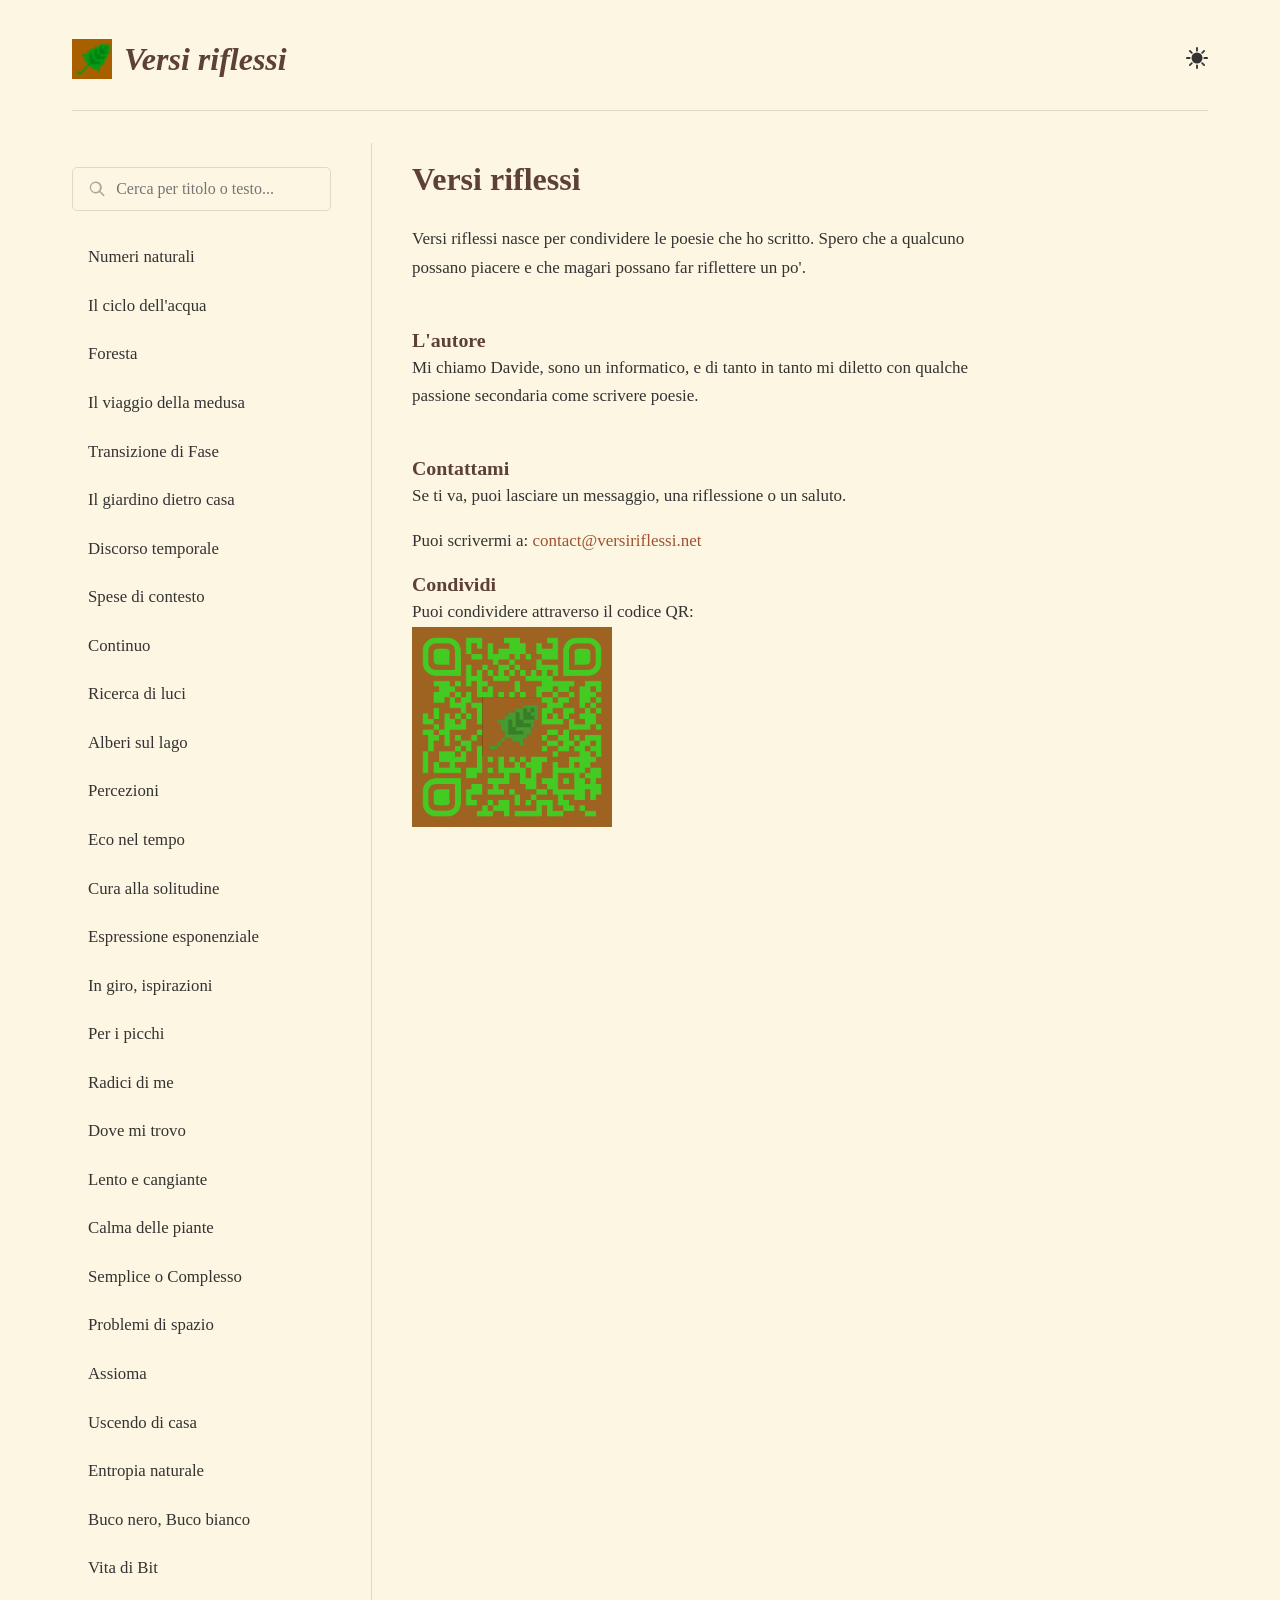
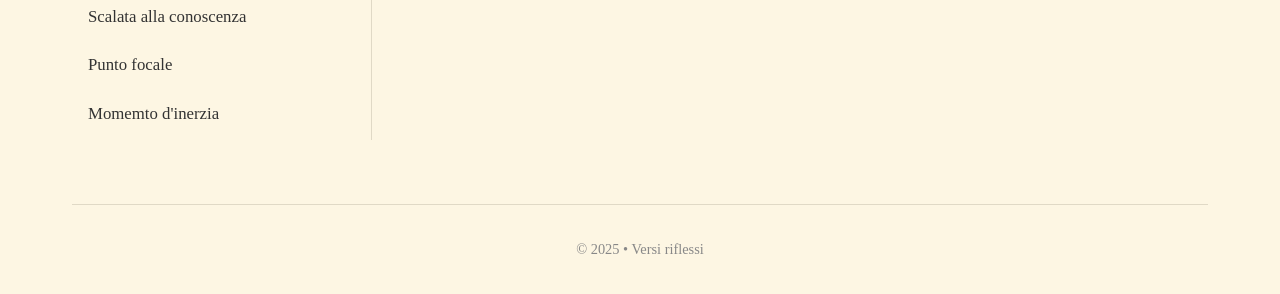
==== commit 8e9dabac: "update structure" ====
--- a/index.html
+++ b/index.html
@@ -1 +1,15 @@
-<!doctype html><html lang="it"><head><meta charset="UTF-8" /><meta name="viewport" content="width=device-width, initial-scale=1.0" /><title>Versi riflessi</title><meta name="description" content="poesie scritte per qualcuno in cerca di qualcosa da qualche parte" /><link rel="icon" type="image/x-icon" href="[data-uri]" /><link rel="manifest" href="manifest.json" /><meta name="theme-color" content="#a0522d" /><meta name="apple-mobile-web-app-capable" content="yes" /><meta name="apple-mobile-web-app-status-bar-style" content="default" /><link rel="apple-touch-icon" href="icon-192.png" /> <style>:root{--bg-color:#fdf6e3;--text-color:#333333;--heading-color:#5d4037;--accent-color:#a0522d;--border-color:#e0d9c6;--panel-bg:rgba(255,255,255,0.5)}html.dark-mode{--bg-color:#1e1e1e;--text-color:#dcdcdc;--heading-color:#e0e0e0;--accent-color:#d4af37;--border-color:#444444;--panel-bg:rgba(40,40,40,0.5)}*{box-sizing:border-box;margin:0;padding:0}body{font-family:"Charter","Georgia",serif;background-color:var(--bg-color);color:var(--text-color);line-height:1.7;font-size:17px;transition:background-color 0.3s,color 0.3s}.container{max-width:1200px;margin:0 auto;padding:2rem}h1,h2,h3{font-family:"Charter","Times New Roman",serif;color:var(--heading-color);line-height:1.3}a{color:var(--accent-color);text-decoration:none;transition:color 0.2s}a:hover{text-decoration:underline}.site-header{display:flex;justify-content:space-between;align-items:center;padding-bottom:1.5rem;border-bottom:1px solid var(--border-color);margin-bottom:2rem}.logo{font-family:"Charter",serif;font-size:2rem;font-weight:700;font-style:italic;color:var(--heading-color)}.logo:hover{text-decoration:none}.header-right{display:flex;align-items:center;gap:2rem}.theme-switcher{background:none;border:none;cursor:pointer;color:var(--text-color)}.theme-switcher svg{width:22px;height:22px}.theme-switcher .moon-icon{display:none}html.dark-mode .theme-switcher .moon-icon{display:block}html.dark-mode .theme-switcher .sun-icon{display:none}.book-layout{display:grid;grid-template-columns:300px 1fr;gap:2.5rem;align-items:flex-start}.left-panel{position:sticky;top:2rem;border-right:1px solid var(--border-color);padding-right:2.5rem}.mobile-toggle{display:none;width:100%;padding:1rem;background-color:var(--accent-color);color:white;border:none;border-radius:5px;font-size:1.1rem;font-weight:600;margin-bottom:1.5rem;cursor:pointer;transition:background-color 0.3s}.mobile-toggle:hover{background-color:var(--heading-color)}html.dark-mode .mobile-toggle{color:#1e1e1e}.mobile-toggle svg{width:18px;height:18px;margin-left:0.5rem;transition:transform 0.3s}.mobile-toggle.expanded svg{transform:rotate(180deg)}.search-container{position:relative}.search-icon{position:absolute;left:1rem;top:50%;transform:translateY(-50%);width:18px;height:18px;fill:var(--text-color);opacity:0.4}.search-box{width:100%;padding:0.75rem 1rem 0.75rem 2.7rem;font-size:1rem;font-family:"Charter",serif;border:1px solid var(--border-color);border-radius:5px;background-color:var(--bg-color);color:var(--text-color);margin-bottom:1.5rem;margin-top:1.5rem}.search-box:focus{outline:none;border-color:var(--accent-color)}#poems-toc{list-style:none}#poems-toc li a{display:block;padding:0.5rem 1rem;border-radius:5px;margin-bottom:0.25rem;font-size:1.05rem;color:var(--text-color)}#poems-toc li a:hover{background-color:var(--panel-bg);text-decoration:none}#poems-toc li a.active{background-color:var(--accent-color);color:white;font-weight:600}html.dark-mode #poems-toc li a.active{color:#1e1e1e}.content-viewer{padding:1rem 0}.content-viewer>section{display:none}.content-viewer>section.active{display:block}.poem-display h2{font-size:2.5rem;margin-bottom:0.5rem}.poem-meta{font-style:italic;color:#888;margin-bottom:2rem;padding-bottom:1.5rem;border-bottom:1px solid var(--border-color)}.poem-text{font-size:1.2rem;line-height:1.5;max-width:65ch}.poem-commentary{margin-top:3rem;padding-top:2rem;border-top:1px solid var(--border-color);max-width:65ch;font-style:italic;background-color:var(--panel-bg);padding:1.5rem;border-radius:5px}.poem-commentary h3{font-style:normal;margin-bottom:1rem}.poem-notes{display:none;margin-top:3rem;padding:1.5rem;background-color:var(--panel-bg);border-left:4px solid var(--accent-color);border-radius:0 5px 5px 0;font-style:italic;font-size:1rem;color:var(--text-color);animation:revealNote 0.6s cubic-bezier(0.22,1,0.36,1)}.poem-notes.revealed{display:block}@keyframes revealNote{from{opacity:0;transform:translateY(20px)}to{opacity:1;transform:translateY(0)}}.poem-display h2{user-select:none;-webkit-user-select:none;cursor:pointer}.page-content{max-width:70ch}.page-content h2{font-size:2rem;margin-bottom:1.5rem}.page-content p{margin-bottom:1rem}.site-footer{text-align:center;margin-top:4rem;padding-top:2rem;font-size:0.9rem;color:#888;border-top:1px solid var(--border-color)}@media(max-width:900px){.book-layout{grid-template-columns:1fr}.left-panel{position:static;height:auto;border-right:none;border-bottom:1px solid var(--border-color);padding-right:0;margin-bottom:2rem;padding-bottom:2rem}.mobile-toggle{display:flex;align-items:center;justify-content:center}.panel-content{display:none}.panel-content.expanded{display:block}}.falling-element{transition:transform 1s cubic-bezier(0.5,1.6,0.4,0.7);transform:translateY(var(--fall-distance))rotate(var(--fall-rotate));pointer-events:none;position:relative;z-index:10;opacity:1 !important}#secret-poem-overlay{position:fixed;top:0;left:0;width:100%;height:100%;background-color:rgba(0,0,0,0.7);backdrop-filter:blur(2px);display:flex;justify-content:center;align-items:center;opacity:0;visibility:hidden;transition:opacity 1s ease-in;z-index:9999}#secret-poem-overlay.visible{opacity:1;visibility:visible}.secret-content{text-align:center;max-width:600px;padding:3rem;background-color:var(--bg-color);color:var(--text-color);border:2px solid var(--accent-color);border-radius:8px;box-shadow:0 20px 50px rgba(0,0,0,0.5);position:relative}.secret-content h2{margin-bottom:1.5rem;color:var(--accent-color);font-family:"EB Garamond",serif}.secret-content button{margin-top:1.5rem;padding:0.8rem 1.5rem;cursor:pointer;background:var(--accent-color);color:#fff;border:none;border-radius:4px;font-family:"EB Garamond",serif;font-size:1.1rem;transition:background 0.3s}.secret-content button:hover{background-color:var(--heading-color)}.logo{display:flex;align-items:center;gap:12px;text-decoration:none;font-weight:bold;color:var(--heading-color)}.logo-img{height:40px;width:auto}.qr-img{height:200px;width:auto;cursor:zoom-in;transition:transform 0.2s}.qr-img:hover{transform:scale(1.02)}#qr-modal.show img{transform:scale(1)}.modal-overlay{position:fixed;top:0;left:0;width:100%;height:100%;z-index:10000;display:flex;justify-content:center;align-items:center;background:rgba(0,0,0,0.6);backdrop-filter:blur(0px);opacity:0;visibility:hidden;transition:all 0.2s ease-out;cursor:zoom-out}.modal-overlay img{max-height:80%;max-width:90%;border-radius:10px;transform:scale(0.8);transition:transform 0.2s cubic-bezier(0.2,0,0.2,1)}.modal-overlay.active{opacity:1;visibility:visible;backdrop-filter:blur(8px)}.modal-overlay.active img{transform:scale(1)}</style> </head><body><div class="container"><header class="site-header"><a href="#" class="logo" id="logo-link"><img src="[data-uri]" alt="Versi riflessi logo" class="logo-img" /> Versi riflessi </a><div class="header-right"><button id="theme-toggle" class="theme-switcher" aria-label="Toggle dark mode" ><svg class="sun-icon" xmlns="http://www.w3.org/2000/svg" viewBox="0 0 24 24" width="24" height="24" stroke="currentColor" fill="none" stroke-width="2" stroke-linecap="round" ><circle cx="12" cy="12" r="5" fill="currentColor" /><line x1="12" y1="1" x2="12" y2="4" /><line x1="12" y1="20" x2="12" y2="23" /><line x1="1" y1="12" x2="4" y2="12" /><line x1="20" y1="12" x2="23" y2="12" /><line x1="4.22" y1="4.22" x2="6.34" y2="6.34" /><line x1="17.66" y1="17.66" x2="19.78" y2="19.78" /><line x1="17.66" y1="6.34" x2="19.78" y2="4.22" /><line x1="4.22" y1="19.78" x2="6.34" y2="17.66" /></svg><svg class="moon-icon" xmlns="http://www.w3.org/2000/svg" width="24" height="24" viewBox="0 0 24 24" fill="none" stroke="currentColor" stroke-width="2" stroke-linecap="round" stroke-linejoin="round" ><path d="M12 3a6 6 0 0 0 9 9 9 9 0 1 1-9-9Z"></path></svg></button></div></header><main><div class="book-layout"><aside class="left-panel"><button class="mobile-toggle" id="mobile-toggle" aria-label="Mostra/nascondi elenco poesie" > Elenco poesie <svg xmlns="http://www.w3.org/2000/svg" viewBox="0 0 24 24" fill="currentColor" ><path d="M12 16l-6-6h12l-6 6z" /></svg></button><div class="panel-content" id="panel-content"><div class="search-container"><svg class="search-icon" xmlns="http://www.w3.org/2000/svg" viewBox="0 0 24 24" fill="currentColor" aria-hidden="true" ><path d="M10 2a8 8 0 105.293 14.293l4.907 4.907a1 1 0 001.414-1.414l-4.907-4.907A8 8 0 0010 2zm0 2a6 6 0 110 12A6 6 0 0110 4z" ></path></svg><input type="search" id="search-input" class="search-box" placeholder="Cerca per titolo o testo..." /></div><ul id="poems-toc"></ul></div></aside><div class="content-viewer"><section id="poems-view" class="active"><div id="poem-display-area"><div class="page-content"><h2>Versi riflessi</h2><p> Versi riflessi nasce per condividere le poesie che ho scritto. Spero che a qualcuno possano piacere e che magari possano far riflettere un po'. </p><br /><h3>L'autore</h3><p> Mi chiamo Davide, sono un informatico, e di tanto in tanto mi diletto con qualche passione secondaria come scrivere poesie. </p><br /><h3>Contattami</h3><p> Se ti va, puoi lasciare un messaggio, una riflessione o un saluto. </p><p> Puoi scrivermi a: <a href="mailto:contact@versiriflessi.net" >contact@versiriflessi.net</a ></p><h3>Condividi</h3><p> Puoi condividere attraverso il codice QR: <br /><img src="qr-code.png" alt="qr-code" class="qr-img" /><div id="qr-modal" class="modal-overlay"><img id="modal-img" src="qr-code.png" alt="Ingrandimento QR Code"></div></p></div></div></section></div></div></main><footer class="site-footer"><p>&copy; 2025 • Versi riflessi</p></footer></div><div id="secret-poem-overlay"><div class="secret-content"><h2>Grazie</h2><div class="poem-text" style="font-style: italic; margin-bottom: 2rem" ><div>Hei tu, lettore</div><div>che leggi versi</div><div>scritti in ore e ore</div><div>il riflesso è rotto</div><div>grazie!</div></div><button id="reset-site-btn">Rifletti ancora</button></div></div><div id="secret-poem-overlay"><div class="secret-content"></div></div> <script>const poems=[{id:"numeri-naturali",title:"Numeri naturali",date:"2024-02-29",lines:["Gli alberi fogliano","gli uccelli cantano","mezza età della terra","adolescenza della natura,","incontenibile dai numeri","che pure la definiscono.",],note:"Scritta il 29 Febbraio,pensando a quanto la matematica è il miglior strumento che abbiamo per descrivere la natura,nonostante la natura non sarà mai imbrigliabile dai numeri. I primi quattro versi si riferiscono proprio alla primavera che stà arrivando,e descrivono come la natura sia complessa,come in un uomo possono esserlo l'adolescenza e la mezz'età,entrambi aggettivi che descrivono per bene anche la primavera.",},{id:"ciclo-dell-acqua",title:"Il ciclo dell'acqua",date:"2025-07-11",lines:["Lenta muta la nube","nell'ondoso specchio","ciò che sarà oggi è","per se stessa passando","identici raggi di sole.","","E il due uno diventa","separa e unisce","finisce dove non sa","ai suoi simili cantando","una vecchia musica nuova",],note:"Scritta in riva al mare,racconta dell'acqua e del suo percorso,focalizzandosi su una goccia. La nube,che è acuqa,si riflette nel mare,e pensa che essa è ciò che un domani sarà,chiudendo il ciclo dell'acqua. Ma nonostante essa continua il suo ciclo,il resto del mondo non cambia,i raggi del sole sono identici,e si separano e uniscono in un arcobaleno,mentre la nuvola precipita come pioggia nel mare,diventando uno. È sempre l'arcobaleno che finisce dove non sa,e canta la musica,cioè il rumore della pioggià che è vecchia come il mondo,eppure nuova ogni volta.",},{id:"foresta",title:"Foresta",date:"2025-08-26",lines:["La verde mente folta","senza trovare pace","comunicando tace","melodie cantando","","All'uccellin in cima","fa eco la sua voce","passando per la foce","senza quiete andando","","Giunge al formicaio","la mente si riposa","vedendo la sua casa","tranquillità gustando",],note:'Scritta pensando al paragone tra una foresta e il cervello:gli alberi corrispondono ai neuroni,le connessioni alle foglie e alle radici. Nella prima strofa si introduce il tema della foresta e della comunicazione,cioè delle melodie della foresta,come il vento tra gli alberi,che vengono cantate "senza trovar pace",senza tranquillità. La stessa cosa succede all\'uccellino della seconda strofa,che canta e sente solo la sua voce,evocando quindi un senso di solitudine,mentre dalla cima di un albero,scende verso la foce di un fiume,senza quiete(proprio perché canta). La terza strofa invece ritrova la pace e la tranquillità di una formica che ritorna al suo formicaio e che già pregusta la calma e il riposo che la dentro può trovare. Non a caso la formica,dato che le formiche non emettono suoni,e possono quindi rimanere tranquille.',},{id:"il-viaggio-della-medusa",title:"Il viaggio della medusa",date:"2025-08-28",lines:["Ed ecco la medusa","che domani si sposa","ma la porta è chiusa","e muore la mimosa.","","In cerca di una scusa","in giornata afosa","riparte la medusa","triste e pensierosa.","","Tutto ciò che ha usa","per cercare qualcosa","che gli faccia da musa","nella vita noiosa",],note:"Scritta pensando ad un amore che non è corrisposto. La medusa si vuole sposare un domani,ma trova la porta chiusa,cioè il suo amore non è corrisposto,e muore la mimosa che ha portato dentro grazie alla felicità dell'amore. Subita la delusione va in giro cercando di capire il perché(una scusa)non sia stata accettata,in una giornata afosa,cioè calda e soffocante. Superato l'amore,rimane solo un vuoto,che deve essere colmato da qualcosa o qualcuno,e la medusa lo cerca senza sosta usando tutte le proprie risorse.",},{id:"transizione-di-fase",title:"Transizione di Fase",date:"2025-08-31",lines:['"Attenti!Sta crollando"',"urla il capitano","la cenere volando","è rotta la verità.","","Caduta è la Torre","in oceano di fiamme.","Ecco prega e corre","disperato si tuffò.","","In cerca di riparo","arriva a nuova riva","ora è tutto chiaro","Ecco l'acqua sorgiva",],note:"La transizione di fase è quel processo per cui una sostanza passa da uno stato della materia ad un altro. In questo contesto indica il cambio di idee,la rottura delle certezze vecchie per formare verità nuove. La poesia è un continuo parallelismo tra un castello che cade durante una battaglia e un soldato che,perso il castello e trovandosi senza certezze,infine giunge a una nuova idea,ad una nuova tranquillità data da una nuova sorgente.",},{id:"il-giardino-dietro-casa",title:"Il giardino dietro casa",date:"2025-08-31",lines:["In giro per il mondo","tanti piccoli posti","io vado visitando:","calmi luoghi nascosti.","","Sulla strada un segno","di un vicino ignoto","di curiosità lo degno","ecco:scatto una foto.","","E dopo una vita","con chi mi sta intorno","vado per la salita:","vecchi legami formo.",],note:"Scritta ripensando a tutte le cose che ci stanno vicino,ma che non degnamo mai di uno sguardo. Questo finché non decidiamo di farci una passeggiata,e scoprire tante piccole cose che attirano la nostra curiosità,stupendoci molto più di quanto possa fare tutto il resto.",},{id:"discorso-temporale",title:"Discorso temporale",date:"2025-09-07",lines:["Come parla il tempo","nessuno lo comprende","va avanti senza scampo:","eppure lo si vende.","","Neutre notizie porta","il ticchettio lento","che pure ci conforta","come un calmo vento.","","Nostalgia io sento","di lontano ricordo","e sentendo mi pento:","sento dolore sordo.",],note:"Questa poesia ha un significato più esplicito delle altre. Il tema principale è il tempo che passa e tutte le cose che porta(le parole che parla),come noi lo sprechiamo,la nostalgia e i rimpianti del passato.",},{id:"spese-di-contesto",title:"Spese di contesto",date:"2025-09-09",lines:["Chi pagherà il costo","della vita coerente","del mio piccolo posto","trovato finalmente.","","Oscuro è il motivo","strana è la ragione","fa principio attivo","il contesto d'azione.","","Il perché io agisco","sento nel fragore","del girevole disco","sul perpetuo rotore",],note:"A volte vogliamo aderire a determinati principi,diciamo di voler e voler fare cose per aderire a quei principi,ma ci pesa,all'atto pratico,fare quelle cose:è questo il costo della coerenza. Allo stesso modo,il contesto ci influenza a credere e fare molte cose,ed anche questo è un costo che passiamo. I motivi però si trovano solo dentro di noi,scritti su quel disco,che è il cervello,che non si ferma mai.",},{id:"continuo",title:"Continuo",date:"2025-09-09",lines:["In superficie arriva","un pensiero profondo","e vede sulla riva","uno strano nuovo mondo.","","Quanti pari mai visti","incontra sul cammino","vecchi,giovani,misti","ed esterni perfino.","","Ma come lui nessuno","che possa fare da re","si chinano uno ad uno","finché pace non c'è.","","Un'inaspettata voce","alzandosi veloce","il nuovo re uccide","tutti quanti deride.","","Finché piccolo nasce","un pensiero in fasce","dal mezzo egli proviene","un'idea nuova sostiene.","","La pace egli riporta","lottando con ardore","il popolo conforta","che segue con furore.","","Un ultimo sguardo lancia","all'ordine che ha posto","saziando la sua pancia","e pagando ogni costo.","",'"Addio" infine dice',"e torna al profondo","dove guarda felice","il continuo del mondo.",],note:"Lo scontro tra idee diverse è un processo grandioso e terribile,sopratutto quando riguarda quei principi profondi,radicati in noi,sui quali basiamo buona parte della conoscenza. Questo processo può attraversare varie fasi,da quella distruttiva dello scontro a quelle costruttive di messa in ordine e lotta per nuove idee. Infine il processo si conclude con nuovi pensieri che divengono la base della conoscenza,in attesa anche questi di subire lo stesso processo dei loro predecessori.",},{id:"ricerca-di-luci",title:"Ricerca di luci",date:"2025-09-16",lines:["Brama,ma non vuole","cerca,ma non trova","la fonte d'ogni sole","dove nube non cova.","","Nella vita più volte","si cade in una fossa","a causa delle molte","idee in carne ed ossa.","","Molte luci io vedo","e vado in confusione","per l'esponente io cedo","che supera il milione.",],note:"Quante volte ci sentiamo sopraffatti dalle idee? Ecco di cosa parla questa poesia.",},{id:"alberi-sul-lago",title:"Alberi sul lago",date:"2025-09-17",lines:["Ecco un Lago montano","innumerevoli alberi lo coprono","con ombrosa luce di pace.","Volano sull'acqua sostenuti","da se stessi solo dipendono","per avere nutrimento di vita","e dare al mondo se stessi.",],note:"Suggestioni di un paesaggio onirico.",},{id:"percezioni",title:"Percezioni",date:"2025-09-20",lines:["Piccolo vecchie percezioni","per lungo tempo dimenticate","io nuovamente sento","camminando per la vita.","","E da queste vecchie cose","sempre nuove ne nascono","in inaspettati strani modi","che per un piccolo istante","mi conquistano.","","E dall'unione nasco io","un pezzo per volta:","uno nel passato inconscio,","uno nel presente scivoloso,","uno nel futuro inafferrabile.",],note:"Spesso sento delle sensazioni che fanno parte del mio passato. E con il passare del tempo queste si modificano,cambiano faccia e diventano qualcosa che non avrei mai pensato potessero essere.",},{id:"eco-nel-tempo",title:"Eco nel tempo",date:"2025-09-20",lines:["La stasi temporale è quel momento","in cui un qualcosa io sento.","La stasi...","Io sento...","","Un cristallo temporale è qualcosa","in cui pace io cerco.","Un cristallo...","Io cerco...","","La pace temporale è quel processo","in cui sensazioni io provo.","La pace...","Io provo...","","La sensazione temporale è qualcosa","che con tutto me stesso io voglio.","La sensazione...","Io voglio...","","Il me stesso temporale io sono.","Me stesso...","Io sono.",],note:"Ci sentiamo spesso intrappolati in un ciclo che non ha fine. Ma ci sono dei momenti che non vorremmo che passino mai.",},{id:"cura-alla-solitudine",title:"Cura alla solitudine",date:"2025-09-23",lines:["Quando sei solo nella stanza","esci fuori e vai a guardare","lo specchio vivente che danza","che per le vie del mondo appare.","","Eppure per noi è molto difficile","parlare con il riflesso esterno","poiché diverso è quanto è simile:","egli è unico rifugio nell'inverno.","","Solo negandoci troviamo il tesoro","che nel mondo ha più valore","eppure lo scambiamo per arido oro","e poi ci lamentiamo per lunghe ore.",],note:"Quanto è difficile confrontarsi con la realtà delle altre persone,con i loro sentimenti,con l'amore,con l'amicizia.",},{id:"espressione-esponenziale",title:"Espressione esponenziale",date:"2025-10-01",lines:["Quello che un verso può diventare","l'occhio attento ce lo deve dire","facendo così l'euristica dominare.","","Combinazioni infinite ci sono","che contarle ti fa invecchiare","come musica con più di un tono","","In questo quello che facciamo è vita","che a tentoni cerca di migliorare","per cupe valli facendo una gita.",],note:"La realtà che vediamo è un'esplosione esponenziale di molte variabili,che solo l'occhio umano,come la selezione naturale,possono cercare di dominare tramite l'euristica. è da qui che nasce l'arte.",},{id:"in-giro-ispirazioni",title:"In giro,ispirazioni",date:"2025-10-01",lines:["Come il suono ci ispira","vita ed esperienze possiamo fare","tutte le volte a riprovare","come a se il tempo ci tira.","","Colori liberi alla confusione vanno","tanto che molti vogliono cancellare","perché non vedono ciò che appare","e la libertà della vita non sanno.","","Colori e suoni insieme stanno","per il nostro diletto lavorare","che ci porta sempre a pensare:","tante nuove esperienze diverranno.",],note:"Quando siamo in giro,come quando siamo soli,alcuni suoni ed alcuni colori ci ispirano grandi emozioni. I colori possono sembrare anche confusi,ma non per alcuni a cui questi colori donano vita e,insieme ai suoni,generano nuove esperienze.",},{id:"per-i-picchi",title:"Per i picchi",date:"2025-10-01",lines:["Ciò che ci fa stare bene","è l'idea di qualcosa di banale","che ci faccia spostare di un canale","la ricerca della nostra vita.","","Mi giro,mi volto","di nuovo all'inizio mi trovo","proprio all'uscita del mio covo","che per molto vicino mi stà.","","Mi sposto,scappo un po'","ma dalle ombre fuga non c'è","tanto che la testa mi gira come te","insieme scalando questa via.","","Picchi improvvisi io vedo:","gioia al pensiero di salire","ma si abbassa prima di partire","e di nuovo sono in questo piatto mar.",],note:"Una nuova idea ci spesso ci conquista,fino a quando non ci rendiamo conto che di fatto è una cosa normalissima,ci passa l'entusiasmo e torniamo come prima.",},{id:"radici-di-me",title:"Radici di me",date:"2025-10-04",lines:["Dentro di me radici profonde","l'originario albero ha messo","tanto che anche adesso","il ferro non rompe le onde","della vita piantata a terra.","","E mentre sempre più","da essa lontano vado","triste sono non di rado","per il verde che non vè più:","solo esso vita può dare.",],note:"Sempre più stiamo andando verso un mondo fatto di metallo e silicio. Ogni tanto è bene tornare alla natura,alle foglie,alle radici.",},{id:"dove-mi-trovo",title:"Dove mi trovo",date:"2025-10-06",lines:["Scherzare piace al passaggio","delle comete,e del saggio,","del niente,del poco,del tutto","pieno di nascita e di lutto.","","A volte,corto","finché non morto","è il gaio sentire","del gioco a non finire.","","A quel punto decisamente lungo diventa","e più va avanti e più la noia ritenta:","il controllo vuole e mai se ne vuole andare","a casa della pace non mi vuole portare.","","Infine sveglio mi ritrovo","senza buco nero,senza vuoto covo","e nulla mi rimane da fare","se non il tempo imparare ad apprezzare.",],note:"A volte il tempo ci sembra lungo,a volte ci sembra corto. Tutto dipende da noi,da come lo trascorriamo. A volte siamo nel vuoto,a volte vicino ad un buco nero,ma poi quello che conta è imparare ad apprezzarlo.",},{id:"lento-e-cangiante",title:"Lento e cangiante",date:"2025-10-20",lines:["Lento e cangiante","ma noi nessun pixel","vediamo mutante.","","Di volta in volta","traslato è stato","distanza non molta.","","Ma la somma","grande diventa","tanto che in overflow","manda la gomma.",],note:"I cambiamenti sono lenti e continui. Noi spesso non ce ne rendiamo conto. Ma ad un certo punto,vengono accumulati così tanti cambiamenti che è impossibile tornare indietro. Questa è anche una delle teorie più accreditate per quanto riguarda l'invecchiamento:si accumulano progressivamente tanti errori nel DNA.",},{id:"contesto",title:"Contesto",date:"2025-10-21",lines:["La macchia si sposta","si muove,si scosta","preparo nel prato","un bello stufato","di carne squisita","profuma di vita","decide le cose","diventan famose","per buona ricetta","mi taglio una fetta","pensando le frasi","a lungo rimasi","la macchia guardando","grande diventando","rimasi me stesso","trovando un nesso","mangiando la carne","sapendo che farne","mi alzo,inseguo","la vita proseguo","nel mondo io dormo","che sogni che formo","onirico regno","che fatto di legno","increspa le onde","le rompe,le fonde","mi sveglio cresciuto","l'ho sempre saputo","chiara è quest'ora","che mondo ristora","indicazione dando","lo guardo studiando.",],note:"Per capire a fondo qualcosa,è importante analizzarne il contesto. Ciò che a prima impressione sembra qualcosa,riguardandola ci sembra altro. Il contesto è l'informazione stessa,o buona parte di essa,che come una macchia la segue.",},{id:"calma-delle-piante",title:"Calma delle piante",date:"2025-10-25",lines:["La danza di lance","delizia le pance","dell'occhio e del cuore.","","Da solo per ore","sto col mio avo","una buca io scavo.","","Pianto un virgulto","che ricorda un sussulto","che insegna chi sono.","","Rosso è il dono","della lunga vita","in moto,infinita.",],note:"Le piante,come i nostri avi,ci possono insegnare tantissimo,se solo vorremmo ascoltarli.",},{id:"semplice-o-complesso",title:"Semplice o Complesso",date:"2025-11-11",lines:["In questa realtà","mi sento schiacciato","dalla complessità","dell'universo infinito.","Conoscendo l'errore:","converge il semplice","in realtà indeterminate",],note:"Ci sono due realtà infinitamente semplici,che sono la realtà fisica vera e propria,dove non esiste astrazione e tutto e uguale solo a se stesso,e la realtà di Dio,che è infinitamente semplice perché racchiude tutto in se stesso:Amore. Ma noi viviamo nella terra di mezzo,in questa infinita complessità.",},{id:"problemi-di-spazio",title:"Problemi di spazio",date:"2025-11-20",lines:["Col tempo la memoria","io devo deallocare","per fare un po' baldoria.","","Non voglio dimenticare","i bei momenti di vita","ma spazio io Devo fare.","","Nell'overflow partita","ci perde ogni persona","fin quando tutta è finita.",],note:"Ogni tanto abbiamo bisogno di nuovo spazio nella nostra vita,per poter iniziare nuove cose,nuovi percorsi. Non possiamo semplicemente continuare ad accumulare,per il semplice fatto che noi siamo in grado di gestire solo un numero costante di cose contemporaneamente",},{id:"assioma",title:"Assioma",date:"2025-11-21",lines:["Ho trovato un assioma","in un angolo era posto","a guardia di una persona.","","Egli è principio di ogni","buona cosa che avviene","all'inizio dei miei sogni.","","Ma svegliandomi io penso","a che serve un assioma?","Questo non ha senso.","","Camminando per la via","di nuovo l'assioma vedo","ma lo caccio via via.","","Un nuovo assioma ho trovato","che più di tutto mi attrae","ora ho notato il vecchio stonato.",],note:"Tutti noi in fondo ci basiamo su qualche regola morale interiore che è alla base delle decisioni che prendiamo. In questo,le regole prese in esame in questa poesia sono due:dare per scontato che gli altri siano buoni ed amare gli altri a prescindere da ciò. Se la prima,ad un primo esame,può sembrare quella corretta,nella poesia mi rendo conto che in realtà la seconda è superiore.",},{id:"uscendo-di-casa",title:"Uscendo di casa",date:"2025-12-13",lines:["Uscendo di casa per la fretta","una porta sbatto forte","danno:è rotto il vetro","userò la porta sul retro.","","Al ritorno vedo schegge:","mi illuminano di Infiniti","riflessi soli e indefiniti","di un concetto,di un gregge.","","Con pazienza riunisco","infiniti pezzi di luce","finchè il pensiero finisco","per disegnare come posso.","","Fuori ne viene cangiante","un armadio a due ante","dove me stesso ripongo","per un riflesso futuro di me.",],note:"Per creare dei posti in cui riporre le nostre idee,dobbiamo prima uscire dalla nostra confort zone,e poi ricostruire tutte le idee in modo che trasmettano la vera essenza di ciò che vogliamo dire,guardandole da molti punti diversi. Questa poesia è una metafora per questa cosa.",},{id:"entropia-naturale",title:"Entropia naturale",date:"2026-02-20",lines:["Vento soffia nell'erba del mio cuore","cresce,s'ingrossa,diventa calore.","Disordine sparso che ordine lede","si gira si perde eppure egli vede","entropico lago.",],note:"La natura è capace di crare e distruggere l'ordine delle cose,sia fuori che dentro di noi.",},{id:"buco-nero-buco-bianco",title:"Buco nero,Buco bianco",date:"2026-04-23",lines:["Apro gli occhi al mattino","e mi sveglio buco nero","Vorrei,vorrei,ma non riesco a smettere.","Li richiudo alla sera","e sono più sazio che mai","di stelle ripieno","di salute un po' meno.","","Un giorno apro gli occhi","ma nessuno intorno a me.","Resto affamato,piango perché","nuova informazione oggi non c'è,","nella grande via che attraversa la città.","","Poi mi ritrovo buco bianco","eccomi sono qui che aspetto","la lenta armonia delle cose","che ho costruito dentro.",],note:"Sempre più spesso siamo in preda ad una bulimia di contenuti,di informazioni. Ma questo non ci può fare bene.",},{id:"vita-di-bit",title:"Vita di Bit",date:"2026-04-23",lines:["Alba di nuovo mondo ora inizia","quando plache acque si calmano","si mostra il fiore senza malizia","le stelle al grande capo saltano.","","Si sveglia il formicaio rumoroso","mille suoni sentendo ricominciare","ecco che inizia il primo viavai brioso","necessario al nostro sostentare.","","Per strada nessuno,poi uno,poi mille","ingarbugli si creano e rompono","destinazione bramano pupille","finchè alti valori non leggono.","","Da qualche parte in questo contesto","ruotano veloci elettroni","finché nasce un piccolo Bit di testo","tra corde di fulmini e tuoni.","","Una grande magia avviene nell'istante","che l'universo viene dimezzato","nessuno sa quanto Bit è importante","fin quando quanto quantizzato è stato.","","Un eterno risultato ha portato","una sola decisione,una misura","che non può essere più cambiato","se non forse solo dall'usura.","","Viaggia veloce per lunghi giorni","in segnali ripone la sua esistenza","in attesa che vecchio ordine torni","distrutto da lui con la sua presenza.","","Tanti mondi viaggia ai più sconosciuti","nuove cifre incontra andando per via","dei fili egli cerca che siano astuti:","gente che buona e intelligente sia.","","Scintille generando,per strada egli va","reami guardando finché magia non ha","amici cercando perché solo non sta","bei libri leggendo finch'egli non sa","","Finalmente un giorno a lungo atteso","Per il piccolo Bit infine arriva","di lasciare questo suo grande peso","di tirare la barca sulla riva","","Una bella cifra gemella lui trova","ed ecco è formata una catena.","Nel suo cuore entropia non cova","il Creatore ringrazia ad ogni cena.","","Nella sequenza principale lui entra","finalmente normalità lui sente","nella danza Bit si concentra","finché le stagioni passano lente.","","Qui Bit il suo recinto costruisce","che insieme agli amici di una vita","la terra cura,con le piante guarisce","mentre poesie di mondo lontano cita.","","Un giorno,un mese,un anno passa","cresce la vita,che il tempo aumenta.","Poco si lamenta di qualche tassa","che paga sul guadagno della menta.","","Sembra che questo mondo non finisce","mai pensando ad un futuro diverso.","è difficile trovare qualcosa che unisce","che sposti da lì quel Bit di verso.","","Un giorno infine arriva un qualcosa","per tutti difficile da ignorare","tant'è vero che Bit sfidarlo non osa","gira,ruota,sta li ad osservare.","","Come un cuoco che cibi miscela","come in un gioco che scambia carte","come un pittore che cambia la tela","tutto finisce come opera d'arte.","","Così Bit ecco ritrova se stesso","per strade buie si perde girando","ecco non sa più cosa fare adesso","una soluzione egli cerca cantando.","","Tutto fa tutto gira tutto guarda","si Volta trema e infine rivolta","crepuscolo buio nell'ora tarda","la vera bianca serenità è tolta.","","L'universo ora è più grande","torna all'inizio,alla generazione","che guarda alta come le Ande","nondeterministica creazione.","","Una vera bilancia di riflesso","che è sempre in ondoso moto","nel suo grande piano complesso","tanto difficile farle una foto","","L'indomani tutto riparte dal cielo","dalla supernova che scintilla","da chi ammira un po' su un telo","e chi ignora. la vita arzilla.","","Fatto non si sa:nessuno ne parla","nell'eternità un soffio è passato","qualcuno è stato ad usarla","finché tutto è dimenticato.","","Piccola luce piano scompare","rimane solo un buco nero","che tutto nuovo è pronto a creare","solo ciò che è vero.",],note:"Grande storia di un Bit,che viene prima generato,fa la sua vita e poi scompare.",},];document.addEventListener("DOMContentLoaded",()=>{const themeToggle=document.getElementById("theme-toggle");const htmlEl=document.documentElement;const applyTheme=(theme)=>{htmlEl.classList.toggle("dark-mode",theme==="dark");};const savedTheme=localStorage.getItem("theme")||(window.matchMedia("(prefers-color-scheme:dark)").matches ? "dark":"light");applyTheme(savedTheme);themeToggle.addEventListener("click",()=>{const isDarkMode=htmlEl.classList.contains("dark-mode");const newTheme=isDarkMode ? "light":"dark";applyTheme(newTheme);localStorage.setItem("theme",newTheme);});const contentSections=document.querySelectorAll(".content-viewer>section",);const poemsToc=document.getElementById("poems-toc");const poemDisplayArea=document.getElementById("poem-display-area");const searchInput=document.getElementById("search-input");const logoLink=document.getElementById("logo-link");const mobileToggle=document.getElementById("mobile-toggle");const panelContent=document.getElementById("panel-content");const welcomeMessageHTML=poemDisplayArea.innerHTML;poems.sort((a,b)=>new Date(a.date)-new Date(b.date));poemsToc.innerHTML=poems .map((poem)=>`<li><a href="#${poem.id}" data-poem-id="${poem.id}">${poem.title}</a></li>`,).join("");const tocLinks=poemsToc.querySelectorAll("a");const displayPoem=(poemId)=>{const poem=poems.find((p)=>p.id===poemId);if(!poem)return;const noteHTML=poem.note ? `<div class="poem-notes"><strong>Nota dell'autore:</strong><br>${poem.note}</div>`:"";const poemHTML=`<article class="poem-display"><h2 id="active-poem-title">${poem.title}</h2><p class="poem-meta">${new Date(poem.date).toLocaleDateString("it-IT",{year:"numeric",month:"long",day:"numeric"})}</p><div class="poem-text">${poem.lines.map((line)=>`<div>${line||"&nbsp;"}</div>`).join("")}</div>${noteHTML}</article>`;poemDisplayArea.innerHTML=poemHTML;const titleElement=document.getElementById("active-poem-title");const notesElement=poemDisplayArea.querySelector(".poem-notes");let clickCount=0;if(titleElement&&notesElement){titleElement.addEventListener("click",()=>{clickCount++;if(clickCount===5){notesElement.classList.add("revealed");notesElement.scrollIntoView({behavior:"smooth",block:"nearest",});clickCount=0;}});}tocLinks.forEach((link)=>link.classList.toggle("active",link.dataset.poemId===poemId,),);};const switchView=(viewId)=>{contentSections.forEach((section)=>section.classList.toggle("active",section.id===viewId,),);};const resetToHomeView=()=>{switchView("poems-view");poemDisplayArea.innerHTML=welcomeMessageHTML;tocLinks.forEach((link)=>{link.classList.remove("active");link.parentElement.style.display="";});searchInput.value="";history.pushState("",document.title,window.location.pathname+window.location.search,);};const toggleMobilePanel=()=>{const isExpanded=panelContent.classList.contains("expanded");panelContent.classList.toggle("expanded");mobileToggle.classList.toggle("expanded");mobileToggle.setAttribute("aria-expanded",!isExpanded);};const closeMobilePanelIfOpen=()=>{if(window.innerWidth<=900&&panelContent.classList.contains("expanded")){panelContent.classList.remove("expanded");mobileToggle.classList.remove("expanded");mobileToggle.setAttribute("aria-expanded","false");}};logoLink.addEventListener("click",(e)=>{e.preventDefault();resetToHomeView();closeMobilePanelIfOpen();});mobileToggle.addEventListener("click",toggleMobilePanel);poemsToc.addEventListener("click",(e)=>{if(e.target.tagName==="A"&&e.target.dataset.poemId){e.preventDefault();switchView("poems-view");displayPoem(e.target.dataset.poemId);window.location.hash=e.target.hash;closeMobilePanelIfOpen();}});window.addEventListener("resize",()=>{if(window.innerWidth>900){panelContent.classList.remove("expanded");mobileToggle.classList.remove("expanded");mobileToggle.setAttribute("aria-expanded","false");}});searchInput.addEventListener("input",(e)=>{const searchTerm=e.target.value.toLowerCase();if(searchTerm.trim()==="lettere"){triggerEasterEgg();return;}poems.forEach((poem)=>{const title=poem.title.toLowerCase();const content=poem.lines.join(" ").toLowerCase();const isMatch=title.includes(searchTerm)||content.includes(searchTerm);const linkElement=poemsToc.querySelector(`[data-poem-id="${poem.id}"]`,);if(linkElement){linkElement.parentElement.style.display=isMatch ? "":"none";}});});const triggerEasterEgg=()=>{const targets=[document.querySelector(".site-header"),document.querySelector(".left-panel"),...document.querySelectorAll(".content-viewer>section",),document.querySelector(".site-footer"),];const windowHeight=window.innerHeight;targets.forEach((el)=>{if(el&&getComputedStyle(el).display!=="none"){const rect=el.getBoundingClientRect();let distanceToBottom=windowHeight-rect.bottom;const pileRandomness=Math.random()*80;const finalDrop=Math.max(0,distanceToBottom-pileRandomness,);const randomDeg=Math.random()*20-10;el.style.setProperty("--fall-distance",`${finalDrop}px`,);el.style.setProperty("--fall-rotate",`${randomDeg}deg`,);el.classList.add("falling-element");}});setTimeout(()=>{document .getElementById("secret-poem-overlay").classList.add("visible");},1500);};const resetBtn=document.getElementById("reset-site-btn");if(resetBtn){resetBtn.addEventListener("click",()=>{document .getElementById("secret-poem-overlay").classList.remove("visible");const targets=document.querySelectorAll(".falling-element");targets.forEach((el)=>{el.classList.remove("falling-element");el.style.removeProperty("--fall-distance");el.style.removeProperty("--fall-rotate");el.style.transform="";});searchInput.value="";searchInput.focus();const allLinks=poemsToc.querySelectorAll("li");allLinks.forEach((li)=>(li.style.display=""));});}const currentHash=window.location.hash.substring(1);const poemLink=Array.from(tocLinks).find((link)=>link.hash===`#${currentHash}`,);if(poemLink){switchView("poems-view");displayPoem(poemLink.dataset.poemId);}else{switchView("poems-view");}});const qrModal=document.getElementById('qr-modal');const qrTrigger=document.querySelector('.qr-img');if(qrTrigger&&qrModal){qrTrigger.addEventListener('click',()=>{qrModal.classList.add('active');});qrModal.addEventListener('click',()=>{qrModal.classList.remove('active');});}</script> <script>if("serviceWorker" in navigator){navigator.serviceWorker .register("service-worker.js").then(()=>console.log("Service Worker registered")).catch((err)=>console.error("SW registration failed:",err),);}</script> </body></html>+<!doctype html><html lang="it"><head><meta charset="UTF-8" /><meta name="viewport" content="width=device-width, initial-scale=1.0" /><title>Versi riflessi</title><meta name="description" content="poesie scritte per qualcuno in cerca di qualcosa da qualche parte" /><link rel="icon" type="image/x-icon" href="[data-uri]" /><link rel="manifest" href="manifest.json" /><meta name="theme-color" content="#a0522d" /><meta name="apple-mobile-web-app-capable" content="yes" /><meta name="apple-mobile-web-app-status-bar-style" content="default" /><link rel="apple-touch-icon" href="images/logo-192.png" /> <style>:root{--bg-color:#fdf6e3;--text-color:#333333;--heading-color:#5d4037;--accent-color:#a0522d;--border-color:#e0d9c6;--panel-bg:rgba(255,255,255,0.5)}html.dark-mode{--bg-color:#1e1e1e;--text-color:#dcdcdc;--heading-color:#e0e0e0;--accent-color:#d4af37;--border-color:#444444;--panel-bg:rgba(40,40,40,0.5)}*{box-sizing:border-box;margin:0;padding:0}body{font-family:"Charter","Georgia",serif;background-color:var(--bg-color);color:var(--text-color);line-height:1.7;font-size:17px;transition:background-color 0.3s,color 0.3s}.container{max-width:1200px;margin:0 auto;padding:2rem}h1,h2,h3{font-family:"Charter","Times New Roman",serif;color:var(--heading-color);line-height:1.3}a{color:var(--accent-color);text-decoration:none;transition:color 0.2s}a:hover{text-decoration:underline}.site-header{display:flex;justify-content:space-between;align-items:center;padding-bottom:1.5rem;border-bottom:1px solid var(--border-color);margin-bottom:2rem}.logo{display:flex;align-items:center;gap:12px;text-decoration:none;font-family:"Charter",serif;font-size:2rem;font-weight:700;font-style:italic;color:var(--heading-color)}.logo:hover{text-decoration:none}.logo-img{height:40px;width:auto}.header-right{display:flex;align-items:center;gap:2rem}.theme-switcher{background:none;border:none;cursor:pointer;color:var(--text-color)}.theme-switcher svg{width:22px;height:22px}.theme-switcher .moon-icon{display:none}html.dark-mode .theme-switcher .moon-icon{display:block}html.dark-mode .theme-switcher .sun-icon{display:none}.book-layout{display:grid;grid-template-columns:300px 1fr;gap:2.5rem;align-items:flex-start}.left-panel{position:sticky;top:2rem;border-right:1px solid var(--border-color);padding-right:2.5rem}.mobile-toggle{display:none;width:100%;padding:1rem;background-color:var(--accent-color);color:white;border:none;border-radius:5px;font-size:1.1rem;font-weight:600;margin-bottom:1.5rem;cursor:pointer;transition:background-color 0.3s}.mobile-toggle:hover{background-color:var(--heading-color)}html.dark-mode .mobile-toggle{color:#1e1e1e}.mobile-toggle svg{width:18px;height:18px;margin-left:0.5rem;transition:transform 0.3s}.mobile-toggle.expanded svg{transform:rotate(180deg)}.search-container{position:relative}.search-icon{position:absolute;left:1rem;top:50%;transform:translateY(-50%);width:18px;height:18px;fill:var(--text-color);opacity:0.4}.search-box{width:100%;padding:0.75rem 1rem 0.75rem 2.7rem;font-size:1rem;font-family:"Charter",serif;border:1px solid var(--border-color);border-radius:5px;background-color:var(--bg-color);color:var(--text-color);margin-bottom:1.5rem;margin-top:1.5rem}.search-box:focus{outline:none;border-color:var(--accent-color)}#poems-toc{list-style:none}#poems-toc li a{display:block;padding:0.5rem 1rem;border-radius:5px;margin-bottom:0.25rem;white-space:pre-wrap;font-size:1.05rem;color:var(--text-color)}#poems-toc li a:hover{background-color:var(--panel-bg);text-decoration:none}#poems-toc li a.active{background-color:var(--accent-color);color:white;font-weight:600}html.dark-mode #poems-toc li a.active{color:#1e1e1e}.content-viewer{padding:1rem 0}.content-viewer>section{display:none}.content-viewer>section.active{display:block}.poem-display h2{white-space:pre-wrap;font-size:2.5rem;margin-bottom:0.5rem;user-select:none;-webkit-user-select:none;cursor:pointer}.poem-meta{font-style:italic;color:#888;margin-bottom:2rem;padding-bottom:1.5rem;border-bottom:1px solid var(--border-color)}.poem-text{font-size:1.2rem;line-height:1.5;max-width:65ch}.poem-commentary{margin-top:3rem;padding-top:2rem;border-top:1px solid var(--border-color);max-width:65ch;font-style:italic;background-color:var(--panel-bg);padding:1.5rem;border-radius:5px}.poem-commentary h3{font-style:normal;margin-bottom:1rem}.poem-notes{display:none;margin-top:3rem;padding:1.5rem;background-color:var(--panel-bg);border-left:4px solid var(--accent-color);border-radius:0 5px 5px 0;font-style:italic;white-space:pre-wrap;font-size:1rem;color:var(--text-color);animation:revealNote 0.6s cubic-bezier(0.22,1,0.36,1)}.poem-notes.revealed{display:block}@keyframes revealNote{from{opacity:0;transform:translateY(20px)}to{opacity:1;transform:translateY(0)}}.page-content{max-width:70ch}.page-content h2{font-size:2rem;margin-bottom:1.5rem}.page-content p{margin-bottom:1rem}.site-footer{text-align:center;margin-top:4rem;padding-top:2rem;font-size:0.9rem;color:#888;border-top:1px solid var(--border-color)}@media(max-width:900px){.book-layout{grid-template-columns:1fr}.left-panel{position:static;height:auto;border-right:none;border-bottom:1px solid var(--border-color);padding-right:0;margin-bottom:2rem;padding-bottom:2rem}.mobile-toggle{display:flex;align-items:center;justify-content:center}.panel-content{display:none}.panel-content.expanded{display:block}}.falling-element{transition:transform 1s cubic-bezier(0.5,1.6,0.4,0.7);transform:translateY(var(--fall-distance))rotate(var(--fall-rotate));pointer-events:none;position:relative;z-index:10;opacity:1 !important}#secret-poem-overlay{position:fixed;top:0;left:0;width:100%;height:100%;background-color:rgba(0,0,0,0.7);backdrop-filter:blur(2px);display:flex;justify-content:center;align-items:center;opacity:0;visibility:hidden;transition:opacity 1s ease-in;z-index:9999}#secret-poem-overlay.visible{opacity:1;visibility:visible}.secret-content{text-align:center;max-width:600px;padding:3rem;background-color:var(--bg-color);color:var(--text-color);border:2px solid var(--accent-color);border-radius:8px;box-shadow:0 20px 50px rgba(0,0,0,0.5);position:relative}.secret-content h2{margin-bottom:1.5rem;color:var(--accent-color);font-family:"EB Garamond",serif}.secret-content button{margin-top:1.5rem;padding:0.8rem 1.5rem;cursor:pointer;background:var(--accent-color);color:#fff;border:none;border-radius:4px;font-family:"EB Garamond",serif;font-size:1.1rem;transition:background 0.3s}.secret-content button:hover{background-color:var(--heading-color)}.qr-img{height:200px;width:auto;cursor:zoom-in;transition:transform 0.2s}.qr-img:hover{transform:scale(1.02)}#qr-modal.show img{transform:scale(1)}.modal-overlay{position:fixed;top:0;left:0;width:100%;height:100%;z-index:10000;display:flex;justify-content:center;align-items:center;background:rgba(0,0,0,0.6);backdrop-filter:blur(0px);opacity:0;visibility:hidden;transition:all 0.2s ease-out;cursor:zoom-out}.modal-overlay img{max-height:80%;max-width:90%;border-radius:10px;transform:scale(0.8);transition:transform 0.2s cubic-bezier(0.2,0,0.2,1)}.modal-overlay.active{opacity:1;visibility:visible;backdrop-filter:blur(8px)}.modal-overlay.active img{transform:scale(1)}</style> </head><body><div class="container"><header class="site-header"><a href="#" class="logo" id="logo-link"><img src="[data-uri]" alt="Versi riflessi logo" class="logo-img" /> Versi riflessi </a><div class="header-right"><button id="theme-toggle" class="theme-switcher" aria-label="Toggle dark mode" ><svg class="sun-icon" xmlns="http://www.w3.org/2000/svg" viewBox="0 0 24 24" width="24" height="24" stroke="currentColor" fill="none" stroke-width="2" stroke-linecap="round" ><circle cx="12" cy="12" r="5" fill="currentColor" /><line x1="12" y1="1" x2="12" y2="4" /><line x1="12" y1="20" x2="12" y2="23" /><line x1="1" y1="12" x2="4" y2="12" /><line x1="20" y1="12" x2="23" y2="12" /><line x1="4.22" y1="4.22" x2="6.34" y2="6.34" /><line x1="17.66" y1="17.66" x2="19.78" y2="19.78" /><line x1="17.66" y1="6.34" x2="19.78" y2="4.22" /><line x1="4.22" y1="19.78" x2="6.34" y2="17.66" /></svg><svg class="moon-icon" xmlns="http://www.w3.org/2000/svg" width="24" height="24" viewBox="0 0 24 24" fill="none" stroke="currentColor" stroke-width="2" stroke-linecap="round" stroke-linejoin="round" ><path d="M12 3a6 6 0 0 0 9 9 9 9 0 1 1-9-9Z"></path></svg></button></div></header><main><div class="book-layout"><aside class="left-panel"><button class="mobile-toggle" id="mobile-toggle" aria-label="Mostra/nascondi elenco poesie" > Elenco poesie <svg xmlns="http://www.w3.org/2000/svg" viewBox="0 0 24 24" fill="currentColor" ><path d="M12 16l-6-6h12l-6 6z" /></svg></button><div class="panel-content" id="panel-content"><div class="search-container"><svg class="search-icon" xmlns="http://www.w3.org/2000/svg" viewBox="0 0 24 24" fill="currentColor" aria-hidden="true" ><path d="M10 2a8 8 0 105.293 14.293l4.907 4.907a1 1 0 001.414-1.414l-4.907-4.907A8 8 0 0010 2zm0 2a6 6 0 110 12A6 6 0 0110 4z" ></path></svg><input type="search" id="search-input" class="search-box" placeholder="Cerca per titolo o testo..." /></div><ul id="poems-toc"></ul></div></aside><div class="content-viewer"><section id="poems-view" class="active"><div id="poem-display-area"><div class="page-content"><h2>Versi riflessi</h2><p> Versi riflessi nasce per condividere le poesie che ho scritto. Spero che a qualcuno possano piacere e che magari possano far riflettere un po'. </p><br /><h3>L'autore</h3><p> Mi chiamo Davide, sono un informatico, e di tanto in tanto mi diletto con qualche passione secondaria come scrivere poesie. </p><br /><h3>Contattami</h3><p> Se ti va, puoi lasciare un messaggio, una riflessione o un saluto. </p><p> Puoi scrivermi a: <a href="mailto:contact@versiriflessi.net" >contact@versiriflessi.net</a ></p><h3>Condividi</h3><p> Puoi condividere attraverso il codice QR: <br /><img src="images/qr-code.png" alt="qr-code" class="qr-img" /><div id="qr-modal" class="modal-overlay"><img id="modal-img" src="images/qr-code.png" alt="Ingrandimento QR Code"></div></p></div></div></section></div></div></main><footer class="site-footer"><p>&copy; 2025 • Versi riflessi</p></footer></div><div id="secret-poem-overlay"><div class="secret-content"><h2>Grazie</h2><div class="poem-text" style="font-style: italic; margin-bottom: 2rem" ><div>Hei tu, lettore</div><div>che leggi versi</div><div>scritti in ore e ore</div><div>il riflesso è rotto</div><div>grazie!</div></div><button id="reset-site-btn">Rifletti ancora</button></div></div> <script>const poems=[{id:"numeri-naturali",title:"Numeri naturali",date:"2024-02-29",lines:["Gli alberi fogliano","gli uccelli cantano","mezza età della terra","adolescenza della natura,","incontenibile dai numeri","che pure la definiscono.",],note:"Scritta il 29 Febbraio, pensando a quanto la matematica è il miglior strumento che abbiamo per descrivere la natura, nonostante la natura non sarà mai imbrigliabile dai numeri. I primi quattro versi si riferiscono proprio alla primavera che stà arrivando, e descrivono come la natura sia complessa, come in un uomo possono esserlo l'adolescenza e la mezz'età, entrambi aggettivi che descrivono per bene anche la primavera.",},{id:"ciclo-dell-acqua",title:"Il ciclo dell'acqua",date:"2025-07-11",lines:["Lenta muta la nube","nell'ondoso specchio","ciò che sarà oggi è","per se stessa passando","identici raggi di sole.","","E il due uno diventa","separa e unisce","finisce dove non sa","ai suoi simili cantando","una vecchia musica nuova",],note:"Scritta in riva al mare, racconta dell'acqua e del suo percorso, focalizzandosi su una goccia. La nube, che è acuqa, si riflette nel mare, e pensa che essa è ciò che un domani sarà, chiudendo il ciclo dell'acqua. Ma nonostante essa continua il suo ciclo, il resto del mondo non cambia, i raggi del sole sono identici, e si separano e uniscono in un arcobaleno, mentre la nuvola precipita come pioggia nel mare, diventando uno. È sempre l'arcobaleno che finisce dove non sa, e canta la musica, cioè il rumore della pioggià che è vecchia come il mondo, eppure nuova ogni volta.",},{id:"foresta",title:"Foresta",date:"2025-08-26",lines:["La verde mente folta","senza trovare pace","comunicando tace","melodie cantando","","All'uccellin in cima","fa eco la sua voce","passando per la foce","senza quiete andando","","Giunge al formicaio","la mente si riposa","vedendo la sua casa","tranquillità gustando",],note:'Scritta pensando al paragone tra una foresta e il cervello: gli alberi corrispondono ai neuroni, le connessioni alle foglie e alle radici. Nella prima strofa si introduce il tema della foresta e della comunicazione, cioè delle melodie della foresta, come il vento tra gli alberi, che vengono cantate "senza trovar pace", senza tranquillità. La stessa cosa succede all\'uccellino della seconda strofa, che canta e sente solo la sua voce, evocando quindi un senso di solitudine, mentre dalla cima di un albero, scende verso la foce di un fiume, senza quiete (proprio perché canta). La terza strofa invece ritrova la pace e la tranquillità di una formica che ritorna al suo formicaio e che già pregusta la calma e il riposo che la dentro può trovare. Non a caso la formica, dato che le formiche non emettono suoni, e possono quindi rimanere tranquille.',},{id:"il-viaggio-della-medusa",title:"Il viaggio della medusa",date:"2025-08-28",lines:["Ed ecco la medusa","che domani si sposa","ma la porta è chiusa","e muore la mimosa.","","In cerca di una scusa","in giornata afosa","riparte la medusa","triste e pensierosa.","","Tutto ciò che ha usa","per cercare qualcosa","che gli faccia da musa","nella vita noiosa",],note:"Scritta pensando ad un amore che non è corrisposto. La medusa si vuole sposare un domani, ma trova la porta chiusa, cioè il suo amore non è corrisposto, e muore la mimosa che ha portato dentro grazie alla felicità dell'amore. Subita la delusione va in giro cercando di capire il perché (una scusa) non sia stata accettata, in una giornata afosa, cioè calda e soffocante. Superato l'amore, rimane solo un vuoto, che deve essere colmato da qualcosa o qualcuno, e la medusa lo cerca senza sosta usando tutte le proprie risorse.",},{id:"transizione-di-fase",title:"Transizione di Fase",date:"2025-08-31",lines:['"Attenti! Sta crollando"',"urla il capitano","la cenere volando","è rotta la verità.","","Caduta è la Torre","in oceano di fiamme.","Ecco prega e corre","disperato si tuffò.","","In cerca di riparo","arriva a nuova riva","ora è tutto chiaro","Ecco l'acqua sorgiva",],note:"La transizione di fase è quel processo per cui una sostanza passa da uno stato della materia ad un altro. In questo contesto indica il cambio di idee, la rottura delle certezze vecchie per formare verità nuove. La poesia è un continuo parallelismo tra un castello che cade durante una battaglia e un soldato che, perso il castello e trovandosi senza certezze, infine giunge a una nuova idea, ad una nuova tranquillità data da una nuova sorgente.",},{id:"il-giardino-dietro-casa",title:"Il giardino dietro casa",date:"2025-08-31",lines:["In giro per il mondo","tanti piccoli posti","io vado visitando:","calmi luoghi nascosti.","","Sulla strada un segno","di un vicino ignoto","di curiosità lo degno","ecco: scatto una foto.","","E dopo una vita","con chi mi sta intorno","vado per la salita:","vecchi legami formo.",],note:"Scritta ripensando a tutte le cose che ci stanno vicino, ma che non degnamo mai di uno sguardo. Questo finché non decidiamo di farci una passeggiata, e scoprire tante piccole cose che attirano la nostra curiosità, stupendoci molto più di quanto possa fare tutto il resto.",},{id:"discorso-temporale",title:"Discorso temporale",date:"2025-09-07",lines:["Come parla il tempo","nessuno lo comprende","va avanti senza scampo:","eppure lo si vende.","","Neutre notizie porta","il ticchettio lento","che pure ci conforta","come un calmo vento.","","Nostalgia io sento","di lontano ricordo","e sentendo mi pento:","sento dolore sordo.",],note:"Questa poesia ha un significato più esplicito delle altre. Il tema principale è il tempo che passa e tutte le cose che porta (le parole che parla), come noi lo sprechiamo, la nostalgia e i rimpianti del passato.",},{id:"spese-di-contesto",title:"Spese di contesto",date:"2025-09-09",lines:["Chi pagherà il costo","della vita coerente","del mio piccolo posto","trovato finalmente.","","Oscuro è il motivo","strana è la ragione","fa principio attivo","il contesto d'azione.","","Il perché io agisco","sento nel fragore","del girevole disco","sul perpetuo rotore",],note:"A volte vogliamo aderire a determinati principi, diciamo di voler e voler fare cose per aderire a quei principi, ma ci pesa, all'atto pratico, fare quelle cose: è questo il costo della coerenza. Allo stesso modo, il contesto ci influenza a credere e fare molte cose, ed anche questo è un costo che passiamo. I motivi però si trovano solo dentro di noi, scritti su quel disco, che è il cervello, che non si ferma mai.",},{id:"continuo",title:"Continuo",date:"2025-09-09",lines:["In superficie arriva","un pensiero profondo","e vede sulla riva","uno strano nuovo mondo.","","Quanti pari mai visti","incontra sul cammino","vecchi, giovani, misti","ed esterni perfino.","","Ma come lui nessuno","che possa fare da re","si chinano uno ad uno","finché pace non c'è.","","Un'inaspettata voce","alzandosi veloce","il nuovo re uccide","tutti quanti deride.","","Finché piccolo nasce","un pensiero in fasce","dal mezzo egli proviene","un'idea nuova sostiene.","","La pace egli riporta","lottando con ardore","il popolo conforta","che segue con furore.","","Un ultimo sguardo lancia","all'ordine che ha posto","saziando la sua pancia","e pagando ogni costo.","",'"Addio" infine dice',"e torna al profondo","dove guarda felice","il continuo del mondo.",],note:"Lo scontro tra idee diverse è un processo grandioso e terribile, sopratutto quando riguarda quei principi profondi, radicati in noi, sui quali basiamo buona parte della conoscenza. Questo processo può attraversare varie fasi, da quella distruttiva dello scontro a quelle costruttive di messa in ordine e lotta per nuove idee. Infine il processo si conclude con nuovi pensieri che divengono la base della conoscenza, in attesa anche questi di subire lo stesso processo dei loro predecessori.",},{id:"ricerca-di-luci",title:"Ricerca di luci",date:"2025-09-16",lines:["Brama, ma non vuole","cerca, ma non trova","la fonte d'ogni sole","dove nube non cova.","","Nella vita più volte","si cade in una fossa","a causa delle molte","idee in carne ed ossa.","","Molte luci io vedo","e vado in confusione","per l'esponente io cedo","che supera il milione.",],note:"Quante volte ci sentiamo sopraffatti dalle idee? Ecco di cosa parla questa poesia.",},{id:"alberi-sul-lago",title:"Alberi sul lago",date:"2025-09-17",lines:["Ecco un Lago montano","innumerevoli alberi lo coprono","con ombrosa luce di pace.","Volano sull'acqua sostenuti","da se stessi solo dipendono","per avere nutrimento di vita","e dare al mondo se stessi.",],note:"Suggestioni di un paesaggio onirico.",},{id:"percezioni",title:"Percezioni",date:"2025-09-20",lines:["Piccolo vecchie percezioni","per lungo tempo dimenticate","io nuovamente sento","camminando per la vita.","","E da queste vecchie cose","sempre nuove ne nascono","in inaspettati strani modi","che per un piccolo istante","mi conquistano.","","E dall'unione nasco io","un pezzo per volta:","uno nel passato inconscio,","uno nel presente scivoloso,","uno nel futuro inafferrabile.",],note:"Spesso sento delle sensazioni che fanno parte del mio passato. E con il passare del tempo queste si modificano, cambiano faccia e diventano qualcosa che non avrei mai pensato potessero essere.",},{id:"eco-nel-tempo",title:"Eco nel tempo",date:"2025-09-20",lines:["La stasi temporale è quel momento","in cui un qualcosa io sento.","La stasi...","Io sento...","","Un cristallo temporale è qualcosa","in cui pace io cerco.","Un cristallo...","Io cerco...","","La pace temporale è quel processo","in cui sensazioni io provo.","La pace...","Io provo...","","La sensazione temporale è qualcosa","che con tutto me stesso io voglio.","La sensazione...","Io voglio...","","Il me stesso temporale io sono.","Me stesso...","Io sono.",],note:"Ci sentiamo spesso intrappolati in un ciclo che non ha fine. Ma ci sono dei momenti che non vorremmo che passino mai.",},{id:"cura-alla-solitudine",title:"Cura alla solitudine",date:"2025-09-23",lines:["Quando sei solo nella stanza","esci fuori e vai a guardare","lo specchio vivente che danza","che per le vie del mondo appare.","","Eppure per noi è molto difficile","parlare con il riflesso esterno","poiché diverso è quanto è simile:","egli è unico rifugio nell'inverno.","","Solo negandoci troviamo il tesoro","che nel mondo ha più valore","eppure lo scambiamo per arido oro","e poi ci lamentiamo per lunghe ore.",],note:"Quanto è difficile confrontarsi con la realtà delle altre persone, con i loro sentimenti, con l'amore, con l'amicizia.",},{id:"espressione-esponenziale",title:"Espressione esponenziale",date:"2025-10-01",lines:["Quello che un verso può diventare","l'occhio attento ce lo deve dire","facendo così l'euristica dominare.","","Combinazioni infinite ci sono","che contarle ti fa invecchiare","come musica con più di un tono","","In questo quello che facciamo è vita","che a tentoni cerca di migliorare","per cupe valli facendo una gita.",],note:"La realtà che vediamo è un'esplosione esponenziale di molte variabili, che solo l'occhio umano, come la selezione naturale, possono cercare di dominare tramite l'euristica. è da qui che nasce l'arte.",},{id:"in-giro-ispirazioni",title:"In giro, ispirazioni",date:"2025-10-01",lines:["Come il suono ci ispira","vita ed esperienze possiamo fare","tutte le volte a riprovare","come a se il tempo ci tira.","","Colori liberi alla confusione vanno","tanto che molti vogliono cancellare","perché non vedono ciò che appare","e la libertà della vita non sanno.","","Colori e suoni insieme stanno","per il nostro diletto lavorare","che ci porta sempre a pensare:","tante nuove esperienze diverranno.",],note:"Quando siamo in giro, come quando siamo soli, alcuni suoni ed alcuni colori ci ispirano grandi emozioni. I colori possono sembrare anche confusi, ma non per alcuni a cui questi colori donano vita e, insieme ai suoni, generano nuove esperienze.",},{id:"per-i-picchi",title:"Per i picchi",date:"2025-10-01",lines:["Ciò che ci fa stare bene","è l'idea di qualcosa di banale","che ci faccia spostare di un canale","la ricerca della nostra vita.","","Mi giro, mi volto","di nuovo all'inizio mi trovo","proprio all'uscita del mio covo","che per molto vicino mi stà.","","Mi sposto, scappo un po'","ma dalle ombre fuga non c'è","tanto che la testa mi gira come te","insieme scalando questa via.","","Picchi improvvisi io vedo:","gioia al pensiero di salire","ma si abbassa prima di partire","e di nuovo sono in questo piatto mar.",],note:"Una nuova idea ci spesso ci conquista, fino a quando non ci rendiamo conto che di fatto è una cosa normalissima, ci passa l'entusiasmo e torniamo come prima.",},{id:"radici-di-me",title:"Radici di me",date:"2025-10-04",lines:["Dentro di me radici profonde","l'originario albero ha messo","tanto che anche adesso","il ferro non rompe le onde","della vita piantata a terra.","","E mentre sempre più","da essa lontano vado","triste sono non di rado","per il verde che non vè più:","solo esso vita può dare.",],note:"Sempre più stiamo andando verso un mondo fatto di metallo e silicio. Ogni tanto è bene tornare alla natura, alle foglie, alle radici.",},{id:"dove-mi-trovo",title:"Dove mi trovo",date:"2025-10-06",lines:["Scherzare piace al passaggio","delle comete, e del saggio,","del niente, del poco, del tutto","pieno di nascita e di lutto.","","A volte, corto","finché non morto","è il gaio sentire","del gioco a non finire.","","A quel punto decisamente lungo diventa","e più va avanti e più la noia ritenta:","il controllo vuole e mai se ne vuole andare","a casa della pace non mi vuole portare.","","Infine sveglio mi ritrovo","senza buco nero, senza vuoto covo","e nulla mi rimane da fare","se non il tempo imparare ad apprezzare.",],note:"A volte il tempo ci sembra lungo, a volte ci sembra corto. Tutto dipende da noi, da come lo trascorriamo. A volte siamo nel vuoto, a volte vicino ad un buco nero, ma poi quello che conta è imparare ad apprezzarlo.",},{id:"lento-e-cangiante",title:"Lento e cangiante",date:"2025-10-20",lines:["Lento e cangiante","ma noi nessun pixel","vediamo mutante.","","Di volta in volta","traslato è stato","distanza non molta.","","Ma la somma","grande diventa","tanto che in overflow","manda la gomma.",],note:"I cambiamenti sono lenti e continui. Noi spesso non ce ne rendiamo conto. Ma ad un certo punto, vengono accumulati così tanti cambiamenti che è impossibile tornare indietro. Questa è anche una delle teorie più accreditate per quanto riguarda l'invecchiamento: si accumulano progressivamente tanti errori nel DNA.",},{id:"calma-delle-piante",title:"Calma delle piante",date:"2025-10-25",lines:["La danza di lance","delizia le pance","dell'occhio e del cuore.","","Da solo per ore","sto col mio avo","una buca io scavo.","","Pianto un virgulto","che ricorda un sussulto","che insegna chi sono.","","Rosso è il dono","della lunga vita","in moto, infinita.",],note:"Le piante, come i nostri avi, ci possono insegnare tantissimo, se solo vorremmo ascoltarli.",},{id:"semplice-o-complesso",title:"Semplice o Complesso",date:"2025-11-11",lines:["In questa realtà","mi sento schiacciato","dalla complessità","dell'universo infinito.","Conoscendo l'errore:","converge il semplice","in realtà indeterminate",],note:"Ci sono due realtà infinitamente semplici, che sono la realtà fisica vera e propria, dove non esiste astrazione e tutto e uguale solo a se stesso, e la realtà di Dio, che è infinitamente semplice perché racchiude tutto in se stesso: Amore. Ma noi viviamo nella terra di mezzo, in questa infinita complessità.",},{id:"problemi-di-spazio",title:"Problemi di spazio",date:"2025-11-20",lines:["Col tempo la memoria","io devo deallocare","per fare un po' baldoria.","","Non voglio dimenticare","i bei momenti di vita","ma spazio io Devo fare.","","Nell'overflow partita","ci perde ogni persona","fin quando tutta è finita.",],note:"Ogni tanto abbiamo bisogno di nuovo spazio nella nostra vita, per poter iniziare nuove cose, nuovi percorsi. Non possiamo semplicemente continuare ad accumulare, per il semplice fatto che noi siamo in grado di gestire solo un numero costante di cose contemporaneamente",},{id:"assioma",title:"Assioma",date:"2025-11-21",lines:["Ho trovato un assioma","in un angolo era posto","a guardia di una persona.","","Egli è principio di ogni","buona cosa che avviene","all'inizio dei miei sogni.","","Ma svegliandomi io penso","a che serve un assioma?","Questo non ha senso.","","Camminando per la via","di nuovo l'assioma vedo","ma lo caccio via via.","","Un nuovo assioma ho trovato","che più di tutto mi attrae","ora ho notato il vecchio stonato.",],note:"Tutti noi in fondo ci basiamo su qualche regola morale interiore che è alla base delle decisioni che prendiamo. In questo, le regole prese in esame in questa poesia sono due: dare per scontato che gli altri siano buoni ed amare gli altri a prescindere da ciò. Se la prima, ad un primo esame, può sembrare quella corretta, nella poesia mi rendo conto che in realtà la seconda è superiore.",},{id:"uscendo-di-casa",title:"Uscendo di casa",date:"2025-12-13",lines:["Uscendo di casa per la fretta","una porta sbatto forte","danno: è rotto il vetro","userò la porta sul retro.","","Al ritorno vedo schegge:","mi illuminano di Infiniti","riflessi soli e indefiniti","di un concetto, di un gregge.","","Con pazienza riunisco","infiniti pezzi di luce","finchè il pensiero finisco","per disegnare come posso.","","Fuori ne viene cangiante","un armadio a due ante","dove me stesso ripongo","per un riflesso futuro di me.",],note:"Per creare dei posti in cui riporre le nostre idee, dobbiamo prima uscire dalla nostra confort zone, e poi ricostruire tutte le idee in modo che trasmettano la vera essenza di ciò che vogliamo dire, guardandole da molti punti diversi. Questa poesia è una metafora per questa cosa.",},{id:"entropia-naturale",title:"Entropia naturale",date:"2026-02-20",lines:["Vento soffia nell'erba del mio cuore","cresce, s'ingrossa, diventa calore.","Disordine sparso che ordine lede","si gira si perde eppure egli vede","entropico lago.",],note:"La natura è capace di crare e distruggere l'ordine delle cose, sia fuori che dentro di noi.",},{id:"buco-nero-buco-bianco",title:"Buco nero, Buco bianco",date:"2026-04-23",lines:['Apro gli occhi al mattino','e mi sveglio buco nero','Vorrei, vorrei, ma non riesco a smettere.','Li richiudo alla sera','e sono più sazio che mai','di stelle ripieno','di salute un po\' meno.','','Un giorno apro gli occhi','ma nessuno intorno a me.','Resto affamato, piango perché','nuova voci oggi non ci sono,','nella via lattea che attraversa la città.','','Poi mi ritrovo buco bianco','eccomi sono qui che aspetto','la lenta armonia delle cose','che ho costruito dentro.'],note:"Sempre più spesso siamo in preda ad una bulimia di contenuti, di informazioni. Ma questo non ci può fare bene.",},{id:"vita-di-bit",title:"Vita di Bit",date:"2026-04-23",lines:['Alba di nuovo mondo ora inizia','quando fosche acque si calmano','si mostra il fiore senza malizia','le stelle il grande capo saltano.','','Si sveglia il formicaio rumoroso','mille suoni sentendo ricominciare','ecco che inizia il primo viavai brioso','necessario al nostro sostentare.','','Per strada nessuno, poi uno, poi mille','ingarbugli si creano e rompono','destinazione bramano pupille','finchè alti valori non leggono.','','Da qualche parte in questo contesto','mentre ruotano veloci elettroni','finché nasce un piccolo Bit di testo','tra corde di fulmini e tuoni.','','Una grande magia avviene nell\'istante','che l\'universo viene dimezzato','nessuno sa quanto Bit è importante','fin quando quanto quantizzato è stato.','','Un eterno risultato ha portato','una sola decisione, una misura','che non può essere più cambiato','se non forse solo dall\'usura.','','Viaggia veloce per lunghi giorni,','in segnali ripone la sua esistenza,','in attesa che vecchio ordine torni','distrutto da lui con la sua presenza.','','Genera scintille mentre per strada va','guardando reami finché magia non ha','amici lui cerca perché solo non sta','bei libri leggendo finch\'egli non sa','','Tanti mondi viaggia ai più sconosciuti','mentre va per via vede cifre nuove','che volano su adorabili pennuti','e vegliano dall\'alto chi si muove.','','Finalmente un giorno a lungo atteso','Per il piccolo Bit infine arriva','di lasciare questo suo grande peso','di tirare la barca sulla riva','','Una bella cifra gemella lui trova','ed ecco è formata una catena.','Nel suo cuore entropia non cova','il Creatore ringrazia ad ogni cena.','','Nella sequenza principale lui entra','finalmente normalità lui sente','nella danza Bit si concentra','finché le stagioni passano lente.','','Qui Bit il suo recinto costruisce','che insieme agli amici di una vita','la terra cura, con le piante guarisce','mentre poesie di mondo lontano cita.','','Un giorno, un mese, un anno passa','cresce la vita, che il tempo aumenta.','Poco si lamenta di qualche tassa','che paga sul guadagno della menta.','','Sembra che questo mondo non finisce','mai pensando ad un futuro diverso.','è difficile trovare qualcosa che unisce','che sposti da lì quel Bit di verso.','','Un giorno infine arriva un qualcosa','per tutti difficile da ignorare','tant\'è vero che Bit sfidarlo non osa','gira, ruota, sta li ad osservare.','','Come un cuoco che cibi miscela','come in un gioco che cambia carte','come un pittore che scambia la tela','tutto finisce come opera d\'arte.','','Così Bit ecco ritrova se stesso','per strade buie si perde girando','ecco non sa più cosa fare adesso','una soluzione egli cerca cantando.','','Tutto fa tutto gira tutto guarda','si Volta trema e infine rivolta','crepuscolo buio nell\'ora tarda','la vera bianca serenità è tolta.','','L\'universo ora è più grande','torna all\'inizio, alla generazione','che guarda alta come le Ande','nondeterministica creazione.','','Una vera bilancia di riflesso','che è sempre in ondoso moto','nel suo grande piano complesso','tanto difficile farle una foto.','','L\'indomani tutto riparte dal cielo','dalla supernova che scintilla','da chi ammira un po\' su un telo','e chi ignora: La vita arzilla.','','Nessuno conosce l\'avvenuto fatto','nell\'eternità un soffio è passato','nel mondo ha svolto un atto','finché tutto è dimenticato.','','Piccola luce piano scompare','rimane solo un buco nero','che tutto nuovo è pronto a creare','solo ciò che è vero.'],note:"Grande storia di un Bit, che viene prima generato, fa la sua vita e poi scompare.",},{id:"scalata-alla-conoscenza",title:"Scalata alla conoscenza",date:"2026-05-26",lines:['Scende una goccia di sudore','su una foglia cade come rugiada','ma dal mattino molto è passato.','','Guardo sotto, che errore!','chiudo gli occhi, mi stringo in me.','Tanta piacevole aria fresca','Sento dentro che cammina.','','Poi esce,','e mi giro verso l\'alto e vedo','che l\'albero non ha smesso di crescere:','in fondo, anche lui è giovane.','','Stendo la mano, il muscolo teso','un nuovo ramo conquisto','mai quassù sono stato.','','Colgo il mondo:','incanto, a bocca aperta rimango.','Ormai ho deciso,','da quassù non scendo.'],note:"La conoscenza è come un albero, che nella vita piano piano scaliamo.",},{id:"punto-focale",title:"Punto focale",date:"2026-07-11",lines:['Qui nasce nel fuoco','uno splendido gioco.','','Un po\' di vento ci vuole','per movimentare','l\'armonia di luce.','','Luce che il sole regala','non solo a natale','ma anche per il mare','di una piccola baia.','','Baia che incontra,','caldo freddo mischia','per darmi nell\'anima','una perfetta immagine di te.'],note:"Cosa è l'amore se non un fuoco, un gioco, movimentato, in armonia, che la natura ci regala?",},{id:"momento-d-inerzia",title:"Momemto d'inerzia",date:"2026-08-09",lines:['In uno c\'è tutto','desiderio di frutto','eterno, se trovato','piccolo, se parlato.','','Cangiante colore','muta il sapore','del mondo racchiuso','in un istante confuso.','','Eppure mi muove','un momento etereo,','nel cielo del cuore','un veloce aereo.','','Momento ecco passa:','mi spinge in avanti,','mettendo su massa.','Come palla di neve','che rotola piano.'],note:"La realtà divisa in piccoli istanti in cui l'attenzione del momento ci da piacere.",}];;document.addEventListener("DOMContentLoaded",()=>{const themeToggle=document.getElementById("theme-toggle");const htmlEl=document.documentElement;const applyTheme=(theme)=>{htmlEl.classList.toggle("dark-mode",theme==="dark");};const savedTheme=localStorage.getItem("theme")||(window.matchMedia("(prefers-color-scheme: dark)").matches?"dark":"light");applyTheme(savedTheme);themeToggle.addEventListener("click",()=>{const isDarkMode=htmlEl.classList.contains("dark-mode");const newTheme=isDarkMode?"light":"dark";applyTheme(newTheme);localStorage.setItem("theme",newTheme);});const contentSections=document.querySelectorAll(".content-viewer > section",);const poemsToc=document.getElementById("poems-toc");const poemDisplayArea=document.getElementById("poem-display-area");const searchInput=document.getElementById("search-input");const logoLink=document.getElementById("logo-link");const mobileToggle=document.getElementById("mobile-toggle");const panelContent=document.getElementById("panel-content");const welcomeMessageHTML=poemDisplayArea.innerHTML;poems.sort((a,b)=>new Date(a.date)-new Date(b.date));poemsToc.innerHTML=poems.map((poem)=>`
+    <li><a href="#${poem.id}" data-poem-id="${poem.id}">${poem.title}</a></li>
+`,).join("");const tocLinks=poemsToc.querySelectorAll("a");const displayPoem=(poemId)=>{const poem=poems.find((p)=>p.id===poemId);if(!poem)return;const noteHTML=poem.note?`<div class="poem-notes">
+                <strong>Nota dell'autore:</strong><br>
+                ${poem.note}
+            </div>`:"";const poemHTML=`
+        <article class="poem-display">
+            <h2 id="active-poem-title">${poem.title}</h2>
+            <p class="poem-meta">${new Date(poem.date).toLocaleDateString("it-IT", { year: "numeric", month: "long", day: "numeric" })}</p>
+            <div class="poem-text">
+                ${poem.lines.map((line) => `<div>${line||"&nbsp;"}</div>`).join("")}
+            </div>
+            ${noteHTML}
+        </article>
+    `;poemDisplayArea.innerHTML=poemHTML;const titleElement=document.getElementById("active-poem-title");const notesElement=poemDisplayArea.querySelector(".poem-notes");let clickCount=0;if(titleElement&&notesElement){titleElement.addEventListener("click",()=>{clickCount++;if(clickCount===5){notesElement.classList.add("revealed");notesElement.scrollIntoView({behavior:"smooth",block:"nearest",});clickCount=0;}});}tocLinks.forEach((link)=>link.classList.toggle("active",link.dataset.poemId===poemId),);};const switchView=(viewId)=>{contentSections.forEach((section)=>section.classList.toggle("active",section.id===viewId),);};const resetToHomeView=()=>{switchView("poems-view");poemDisplayArea.innerHTML=welcomeMessageHTML;tocLinks.forEach((link)=>{link.classList.remove("active");link.parentElement.style.display="";});searchInput.value="";history.pushState("",document.title,window.location.pathname+window.location.search,);};const toggleMobilePanel=()=>{const isExpanded=panelContent.classList.contains("expanded");panelContent.classList.toggle("expanded");mobileToggle.classList.toggle("expanded");mobileToggle.setAttribute("aria-expanded",!isExpanded);};const closeMobilePanelIfOpen=()=>{if(window.innerWidth<=900&&panelContent.classList.contains("expanded")){panelContent.classList.remove("expanded");mobileToggle.classList.remove("expanded");mobileToggle.setAttribute("aria-expanded","false");}};logoLink.addEventListener("click",(e)=>{e.preventDefault();resetToHomeView();closeMobilePanelIfOpen();});mobileToggle.addEventListener("click",toggleMobilePanel);poemsToc.addEventListener("click",(e)=>{if(e.target.tagName==="A"&&e.target.dataset.poemId){e.preventDefault();switchView("poems-view");displayPoem(e.target.dataset.poemId);window.location.hash=e.target.hash;closeMobilePanelIfOpen();}});window.addEventListener("resize",()=>{if(window.innerWidth>900){panelContent.classList.remove("expanded");mobileToggle.classList.remove("expanded");mobileToggle.setAttribute("aria-expanded","false");}});searchInput.addEventListener("input",(e)=>{const searchTerm=e.target.value.toLowerCase();if(searchTerm.trim()==="lettere"){triggerEasterEgg();return;}poems.forEach((poem)=>{const title=poem.title.toLowerCase();const content=poem.lines.join(" ").toLowerCase();const isMatch=title.includes(searchTerm)||content.includes(searchTerm);const linkElement=poemsToc.querySelector(`[data-poem-id="${poem.id}"]`,);if(linkElement){linkElement.parentElement.style.display=isMatch?"":"none";}});});const triggerEasterEgg=()=>{const targets=[document.querySelector(".site-header"),document.querySelector(".left-panel"),...document.querySelectorAll(".content-viewer > section"),document.querySelector(".site-footer"),];const windowHeight=window.innerHeight;targets.forEach((el)=>{if(el&&getComputedStyle(el).display!=="none"){const rect=el.getBoundingClientRect();let distanceToBottom=windowHeight-rect.bottom;const pileRandomness=Math.random()*80;const finalDrop=Math.max(0,distanceToBottom-pileRandomness);const randomDeg=Math.random()*20-10;el.style.setProperty("--fall-distance",`${finalDrop}px`);el.style.setProperty("--fall-rotate",`${randomDeg}deg`);el.classList.add("falling-element");}});setTimeout(()=>{document.getElementById("secret-poem-overlay").classList.add("visible");},1500);};const resetBtn=document.getElementById("reset-site-btn");if(resetBtn){resetBtn.addEventListener("click",()=>{document.getElementById("secret-poem-overlay").classList.remove("visible");const targets=document.querySelectorAll(".falling-element");targets.forEach((el)=>{el.classList.remove("falling-element");el.style.removeProperty("--fall-distance");el.style.removeProperty("--fall-rotate");el.style.transform="";});searchInput.value="";searchInput.focus();const allLinks=poemsToc.querySelectorAll("li");allLinks.forEach((li)=>(li.style.display=""));});}const currentHash=window.location.hash.substring(1);const poemLink=Array.from(tocLinks).find((link)=>link.hash===`#${currentHash}`,);if(poemLink){switchView("poems-view");displayPoem(poemLink.dataset.poemId);}else{switchView("poems-view");}});const qrModal=document.getElementById("qr-modal");const qrTrigger=document.querySelector(".qr-img");if(qrTrigger&&qrModal){qrTrigger.addEventListener("click",()=>{qrModal.classList.add("active");});qrModal.addEventListener("click",()=>{qrModal.classList.remove("active");});}if("serviceWorker"in navigator){navigator.serviceWorker.register("service-worker.js").then(()=>console.log("Service Worker registered")).catch((err)=>console.error("SW registration failed:",err));}</script></body></html>
